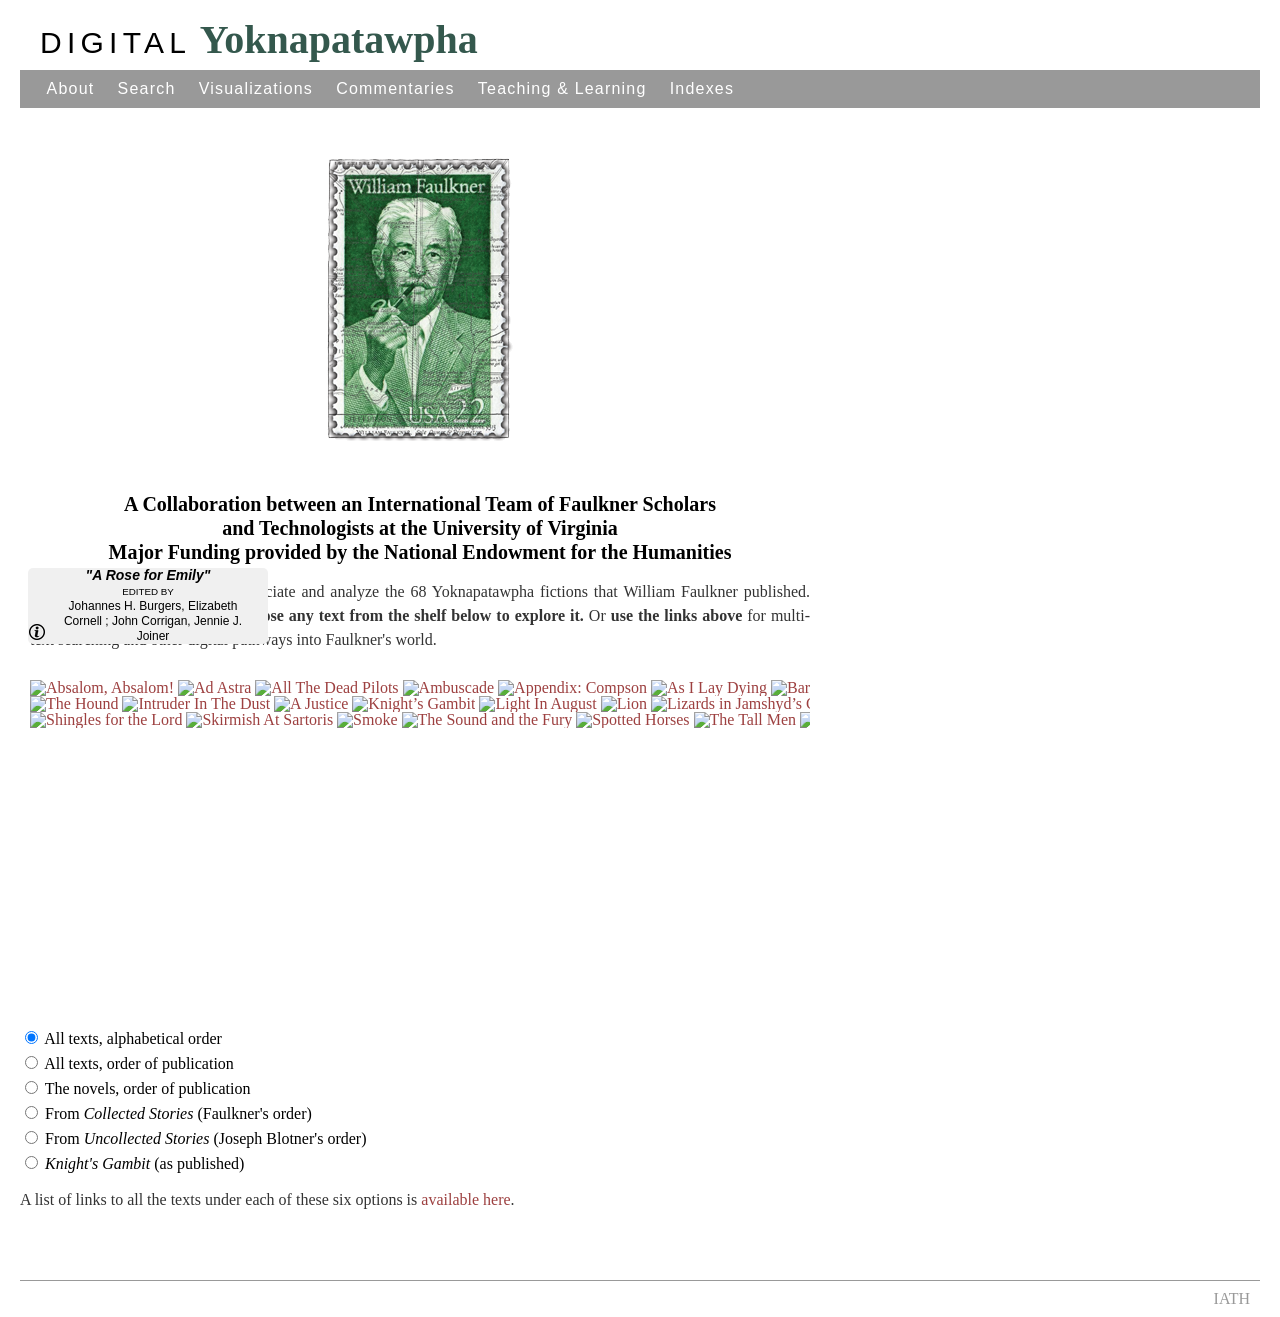
==== a_rose_for_emily_model/DIGITAL Yoknapatawpha.html @ 0e7d4de2 "Refactor code structure for improved readability and maintainability" ====
<!DOCTYPE html>
<!-- saved from url=(0043)https://faulkner.iath.virginia.edu/?text=RE -->
<html lang="en"><head><meta http-equiv="Content-Type" content="text/html; charset=UTF-8">
	  <title>DIGITAL Yoknapatawpha</title>
	  
	  
	  <meta name="keywords" content="Digital Yoknapatawpha, William Faulkner, maps, characters, sartoris">
	  
	  <meta property="og:title" content="Digital Yoknapatawpha">
	  <meta property="og:image" content="https://faulkner.iath.virginia.edu/stamp.png">
	  <meta property="og:description" content="A Collaboration between an International Team of Faulkner Scholars and Technologists at the University of Virginia. Major Funding provided by the National Endowment in the Humanities">
	  
	<link rel="stylesheet" href="./DIGITAL Yoknapatawpha_files/jquery-ui-1.9.2.custom.css">
	<link rel="stylesheet" href="./DIGITAL Yoknapatawpha_files/faulkner-family_friendly.css">

	<script src="./DIGITAL Yoknapatawpha_files/jquery.min.js.download"></script>
	<script src="./DIGITAL Yoknapatawpha_files/jquery-ui-1.9.2.custom.min.js.download"></script>
	<!-- // <script src="kinetic-v4.4.1.min.js"></script> -->
	<script src="./DIGITAL Yoknapatawpha_files/konva.min.js.download"></script>
	<script src="./DIGITAL Yoknapatawpha_files/jquery.resizeOnApproach.1.0.min.js.download"></script>
	<script src="./DIGITAL Yoknapatawpha_files/heatmap.min.js.download"></script>
	<script src="./DIGITAL Yoknapatawpha_files/events-pops.js.download"></script>
	<script src="./DIGITAL Yoknapatawpha_files/texts.js.download"></script>
	<script src="./DIGITAL Yoknapatawpha_files/characters-pops.js.download"></script>
	<script src="./DIGITAL Yoknapatawpha_files/sections.js.download"></script>
	<script src="./DIGITAL Yoknapatawpha_files/locations-pops.js.download"></script>
	<script src="./DIGITAL Yoknapatawpha_files/editors.js.download"></script>
	<script src="./DIGITAL Yoknapatawpha_files/editors_assoc.js.download"></script>
	<script src="./DIGITAL Yoknapatawpha_files/controls.js.download"></script>
	<script src="./DIGITAL Yoknapatawpha_files/jquery.tabletoCSV.js.download"></script>

	<!-- ═══ LOCAL MOCKUP: redirect ALL Sinatra API calls to local JSON files ═══ -->
	<script>
	$.ajaxPrefilter(function(options) {
		var u = options.url || '';
		if      (/\/sinatra\/\?/.test(u))                  { options.url = 'data/re_events.json'; }
		else if (/\/sinatra\/drupal_locations/.test(u))    { options.url = 'data/re_locations.json'; }
		else if (/\/sinatra\/characters\?text=/.test(u))   { options.url = 'data/re_characters.json'; }
		else if (/\/sinatra\/characters\?code=/.test(u))   { options.url = 'data/re_characters_pg.json'; }
		else if (/\/sinatra\/drupal_texts/.test(u))        { options.url = 'data/re_texts.json'; }
		else if (/\/sinatra\/drupal_sections/.test(u))     { options.url = 'data/re_sections.json'; }
		else if (/\/sinatra\/drupal_editors_assoc/.test(u)){ options.url = 'data/re_editors_assoc.json'; }
		else if (/\/sinatra\/drupal_editors/.test(u))      { options.url = 'data/re_editors.json'; }
		else if (/\/sinatra\//.test(u))                    { options.url = 'data/re_empty.json'; }
	});
	</script>

    <script>
var date_start=1800;
var date_end=1962;
var search_start_page = null;
var search_end_page = null;
			var stage;
			var locations = {};
			var fitd_locations = {};
			var events = {};
			var fitd_events = {};
			var fitd_event_logos = {};
			var dates = {};
			var characters = {};
			var fitd_characters = {};
			var page_locations = {};
			var people_events = {};
			var cabin = new Array();
			var cemetery = new Array();
			var church = new Array();
			var courthouse = new Array();
			var evt = new Array();
			var farm = new Array();
			var house = new Array();
			var mansion = new Array();
			var office = new Array();
			var building = new Array();
			var statue = new Array();
			var outside = new Array();
      var backgroundLayer = new Konva.Layer();
      var contentLayer = new Konva.Layer({
			        x: 800,
			        y: 500,
		  scaleX: 0.3,
		  scaleY: 0.3,
				draggable: true,
				dragBoundFunc: function(pos) {
					// console.log(pos.y+','+this.getScale().x);
					var tx = pos.x;
					var ty = pos.y;
					if (tx > 0) {
						tx=0;
					}
					if (ty > 0) {
						ty=0;
					}
					return {x: tx, y: ty};
				}
			});
			var controlLayer = new Konva.Layer();
			var tooltipLayer = new Konva.Layer();
			var event_group = new Konva.Group();
			var location_group = new Konva.Group();
			var rect;
			var tooltip_group;
			var contentLayer_group;
			var prev=1;
			var e_prev=1;
			var min = 1;
			var max = 433;
			var speed = -250;
			var e_speed = -250;
			var c_speed = -250;
			var tooltip;
			var natural, manmade, location_marker, logo;
			
			var current_book = 'FD';
			var fd_content_outside = new Array();
			var fd_content = new Array();
			var fd_dates = {};

			var map_content = new Array();
			
			var character_origin = {};
			var character_home = {};
			var all_locations = {};
			var start_page = 1;
			var end_page = 1;
			var section_start_page = null;
			var section_end_page = null;
			var current_content = new Array();
			var current_characters = {};
			var search_characters = {}
			var current_events = {};
			var current_events_start = {};
			var current_event_logos = {};
			var current_active_event_logos = {};
			var current_locations = {};
			var current_data = {};
			var current_dates = {};
			var current_text = {};
			var current_editors = new Array();
			var current_editors_assoc = new Array();
			var current_sections = new Array();
			var current_section = '';
			var locations_people = {};
			var locations_events = {};
			var data_loaded = false;
			var location_descriptions = {};
			var location_labels = {};
			var events_images_in_order = new Array();
			var events_images_in_chron_order = new Array();
			var chron_order = new Array(); //{};
			var total_events = 0;
			var event_data = {};
			var event_dates = new Array();
			var started_event_mode = false;
			var started_chron_mode = false;
			var active_characters = new Array();
			var active_locations = {};
			var search_locations = {};
			var scrolled=0;
			
			var natural = null;
			var manmade = null;
			var out_yok = null;
			var inset_image = null;
			var heatmap_image = null;
			var heatmap_image_save = null;
			var performing_search = false;
			
			var books = [{'icon':'#flags', 'book':'FD', 'content':map_content, 'manmade':'Flags-manmade.png', 'natural':'Flags-natural.png', 'heatmap':'FlagsInTheDust-heatmap.png', 'thumbnail':'FlagsCover_icon.jpg', 'title':'Flags in the Dust'},
		{'icon':'#rose', 'book':'RE', 'content':map_content, 'manmade':'Emily-manmade.png', 'natural':'Emily-natural.png', 'heatmap':'Emily-heatmap.png', 'thumbnail':'RE_novel.jpg', 'title':'A Rose for Emily'},
		{'icon':'#spottedhorses', 'book':'SH', 'content':map_content, 'manmade':'SpotHorses-manmade.png', 'natural':'SpotHorses-natural.png', 'heatmap':'SpottedHorses-heatmap.png', 'thumbnail':'spottedhorses.jpg', 'title':'Spotted Horses'},
		{'icon':'#therewasaqueen', 'book':'TWQ', 'content':map_content, 'manmade':'Queen-manmade.png', 'natural':'Queen-natural.png', 'heatmap':'ThereWasAQueen-heatmap.png', 'thumbnail':'ThereWasAQueen.jpg', 'title':'There Was A Queen'},
		{'icon':'#barnburning', 'book':'BB', 'content':map_content, 'manmade':'BarnBurn-manmade.png', 'natural':'BarnBurn-natural.png', 'heatmap':'BarnBurning-heatmap.png', 'thumbnail':'BB_novel.jpg', 'title':'Barn Burning'},
		{'icon':'#wash', 'book':'W', 'content':map_content, 'manmade':'Wash-manmade.png', 'natural':'Wash-natural.png', 'heatmap':'Wash-heatmap.png', 'thumbnail':'Wash_icon.jpg', 'title':'Wash'},
		{'icon':'#dryseptember', 'book':'DS', 'content':map_content, 'manmade':'DrySept-manmade.png', 'natural':'DrySept-natural.png', 'heatmap':'DrySeptember-heatmap.png', 'thumbnail':'DS_novel.jpg', 'title':'Dry September'},
		{'icon':'#pantaloon', 'book':'PAN', 'content':map_content, 'manmade':'Pantaloon-manmade.png', 'natural':'Pantaloon-natural.png', 'heatmap':'PantaloonInBlack-heatmap.png', 'thumbnail':'Pantaloon_icon.jpg', 'title':'Pantaloon in Black'},
		{'icon':'#shingles', 'book':'SL', 'content':map_content, 'manmade':'Shingles-manmade.png', 'natural':'Shingles-natural.png', 'heatmap':'ShinglesForTheLord-heatmap.png', 'thumbnail':'Shingles_icon.jpg', 'title':'Shingles for the Lord'},
		{'icon':'#redleaves', 'book':'RL', 'content':map_content, 'manmade':'', 'natural':'RedLeaves-natural.png', 'heatmap':'RedLeaves-heatmap.png', 'thumbnail':'RedLeaves_icon.jpg', 'title':'Red Leaves'},
		{'icon':'#ambuscade', 'book':'AMB', 'content':map_content, 'manmade':'AMB-manmade.png', 'natural':'AMB-natural.png', 'heatmap':'Ambuscade-heatmap.png', 'thumbnail':'Ambuscade_icon.jpg', 'title':'Ambuscade'},
		{'icon':'#eveningsun', 'book':'TES', 'content':map_content, 'manmade':'EvenSun-manmade.png', 'natural':'EvenSun-natural.png', 'heatmap':'EveningSun-heatmap.png', 'thumbnail':'ThatEveningSun_icon.jpg', 'title':'That Evening Sun'},
		{'icon':'#tomorrow', 'book':'TO', 'content':map_content, 'manmade':'Tomorrow-manmade.png', 'natural':'Tomorrow-natural.png', 'heatmap':'Tomorrow-heatmap.png', 'thumbnail':'Tomorrow_icon.jpg', 'title':'Tomorrow'},
		{'icon':'#unvanquished', 'book':'UNV', 'content':map_content, 'manmade':'Unvanq-manmade.png', 'natural':'Unvanq-natural.png', 'heatmap':'UnvanqStory-heatmap.png', 'thumbnail':'UnvanquishedSS.jpg', 'title':'The Unvanquished'},
		{'icon':'#sanctuary', 'book':'SY', 'content':map_content, 'manmade':'Sanctuary-manmade.png', 'natural':'Sanctuary-natural.png', 'extra':'MemphisOxfordLayer.png', 'heatmap':'Sanctuary-heatmap.png', 'thumbnail':'santcover.jpg', 'title':'Sanctuary'},
		{'icon':'#deathdrag', 'book':'DD', 'content':map_content, 'manmade':'DDrag-manmade.png', 'natural':'DDrag-natural.png', 'heatmap':'DeathDrag-heatmap.png', 'thumbnail':'DeathDrag.jpg', 'title':'Death Drag'},
		{'icon':'#mule', 'book':'MY', 'content':map_content, 'manmade':'Mule-manmade.png', 'natural':'Mule-natural.png', 'heatmap':'MuleInTheYard-heatmap.png', 'thumbnail':'MuleInYard.jpg', 'title':'Mule In The Yard'},
		{'icon':'#sound', 'book':'SF', 'content':map_content, 'manmade':'SoundAndFury-manmade.png', 'natural':'SoundAndFury-natural.png', 'extra':'SoundAndFury-cambridge.png', 'heatmap':'SandF-heatmap.png', 'thumbnail':'sandfcovert.jpg', 'title':'The Sound and the Fury'},
		{'icon':'#light', 'book':'LA', 'content':map_content, 'manmade':'Light-manmade.png', 'natural':'Light-natural.png', 'extra':'LIA-inset.png', 'heatmap':'August-heatmap.png', 'thumbnail':'lightcovert.jpg', 'title':'Light In August'},
		{'icon':'#soldier', 'book':'TWS', 'content':map_content, 'manmade':'TwoSoldiers-manmade.png', 'natural':'TwoSoldiers-natural.png', 'heatmap':'TwoSoldiers-heatmap.png', 'extra':'TwoSoldiers-memphis.png', 'thumbnail':'TwoSoldiersIcon.jpg', 'title':'Two Soldiers'},
		{'icon':'#aild', 'book':'LD', 'content':map_content, 'manmade':'AILD-manmade.png', 'natural':'AILD-natural.png', 'heatmap':'AILD-heatmap.png', 'thumbnail':'aildcover.jpg', 'title':'As I Lay Dying'},
		{'icon':'#sas', 'book':'SAS', 'content':map_content, 'manmade':'SkirmishAtSartoris-manmade.png', 'natural':'SkirmishAtSartoris-natural.png', 'heatmap':'SkirmishAtSartoris-heatmap.png', 'thumbnail':'SkirmishAtSartoris.jpg', 'title':'Skirmish At Sartoris'},
		{'icon':'#snp', 'book':'SNP', 'content':map_content, 'manmade':'ShallNotPerish-manmade.png', 'natural':'ShallNotPerish-natural.png', 'heatmap':'ShallNotPerish-heatmap.png', 'thumbnail':'ShallNotPerish.jpg', 'title':'Shall Not Perish'},
		{'icon':'#old', 'book':'OLD', 'content':map_content, 'manmade':'OldPeople-manmade.png', 'natural':'OldPeople-natural.png', 'heatmap':'TheOldPeople-heatmap.png', 'thumbnail':'TheOldPeople.jpg', 'title':'The Old People'},
		{'icon':'#god', 'book':'GOD', 'content':map_content, 'manmade':'GoDownMoses-manmade.png', 'natural':'GoDownMoses-natural.png', 'heatmap':'GDMStory-heatmap.png', 'thumbnail':'GoDownMoses.jpg', 'title':'Go Down, Moses'},
		{'icon':'#raid', 'book':'RAI', 'content':map_content, 'manmade':'Raid-manmade.png', 'natural':'Raid-natural.png', 'heatmap':'Raid-heatmap.png', 'thumbnail':'Raid.jpg', 'title':'Raid'},
		{'icon':'#retreat', 'book':'RET', 'content':map_content, 'manmade':'Retreat-manmade.png', 'natural':'Retreat-natural.png', 'heatmap':'Retreat-heatmap.png', 'thumbnail':'Retreat.jpg', 'title':'Retreat'},
		{'icon':'#bear', 'book':'BAR', 'content':map_content, 'manmade':'TheBear-manmade.png', 'natural':'TheBear-natural.png', 'heatmap':'TheBear-heatmap.png', 'thumbnail':'TheBear.jpg', 'title':'The Bear'},
		{'icon':'#delta_autumn', 'book':'DEL', 'content':map_content, 'manmade':'DeltaAutumn-manmade.png', 'natural':'DeltaAutumn-natural.png', 'heatmap':'DeltaAutumn-heatmap.png', 'thumbnail':'DeltaAutumn.jpg', 'title':'Delta Autumn'},
		{'icon':'#vendee', 'book':'VEN', 'content':map_content, 'manmade':'Vendee-manmade.png', 'natural':'Vendee-natural.png', 'heatmap':'Vendee-heatmap.png', 'thumbnail':'Vendee.jpg', 'title':'Vendee'},
		{'icon':'#centaur', 'book':'CB', 'content':map_content, 'manmade':'Centaur-manmade.png', 'natural':'Centaur-natural.png', 'heatmap':'CentaurInBrass-heatmap.png', 'thumbnail':'CentaurInBrass.jpg', 'title':'Centaur In Brass'},
		{'icon':'#intruder', 'book':'ID', 'content':map_content, 'manmade':'Intruder-manmade.png', 'natural':'Intruder-natural.png', 'heatmap':'IntruderInTheDust-heatmap.png', 'thumbnail':'IntruderIcon.jpg', 'title':'Intruder In The Dust'},
		{'icon':'#dead_pilots', 'book':'ADP', 'content':map_content, 'manmade':'DeadPilots-manmade.png', 'natural':'DeadPilots-natural.png', 'extra':'DeadPilots-extra.png', 'heatmap':'DeadPilots-heatmap.png', 'thumbnail':'AllTheDeadPilots.jpg', 'title':'All The Dead Pilots'},
		{'icon':'#reivers', 'book':'R', 'content':map_content, 'manmade':'Reivers-manmade.png', 'natural':'Reivers-natural.png', 'extra':'Reivers-inset.png', 'heatmap':'TheReivers-heatmap.png', 'thumbnail':'ReiversCover.jpg', 'title':'Reivers'},
		{'icon':'#ajustice', 'book':'J', 'content':map_content, 'manmade':'AJustice-manmade.png', 'natural':'AJustice-natural.png', 'heatmap':'AJustice-heatmap.png', 'thumbnail':'AJustice.jpg', 'title':'A Justice'},
		{'icon':'#courtship', 'book':'CRT', 'content':map_content, 'manmade':'Courtship-manmade.png', 'natural':'Courtship-natural.png', 'heatmap':'ACourtship-heatmap.png', 'thumbnail':'ACourtship.jpg', 'title':'A Courtship'},
		{'icon':'#unvanqnovel', 'book':'UV', 'content':map_content, 'manmade':'UnvanqNovel-manmade.png', 'natural':'UnvanqNovel-natural.png', 'heatmap':'TheUnvanquished-heatmap.png', 'thumbnail':'UnvanqCover.jpg', 'title':'The Unvanquished'},
			{'icon':'#hamlet', 'book':'H', 'content':map_content, 'manmade':'Hamlet-manmade.png', 'natural':'Hamlet-natural.png', 'extra':'Hamlet-inset.png', 'heatmap':'TheHamlet-heatmap.png', 'thumbnail':'HamletCover.jpg', 'title':'Hamlet'},
			{'icon':'#hound', 'book':'TH', 'content':map_content, 'manmade':'Hound-manmade.png', 'natural':'Hound-natural.png', 'heatmap':'TheHound-heatmap.png', 'thumbnail':'TheHound.jpg', 'title':'The Hound'},
			{'icon':'#lizards', 'book':'LJC', 'content':map_content, 'manmade':'Lizards-manmade.png', 'natural':'Lizards-natural.png', 'heatmap':'JamshydsCourtyard-heatmap.png', 'thumbnail':'Lizards.jpg', 'title':'Lizards in Jamshyd&rsquo;s Courtyard'},
			{'icon':'#fool', 'book':'FAH', 'content':map_content, 'manmade':'FoolAboutHorse-manmade.png', 'natural':'FoolAboutHorse-natural.png', 'heatmap':'FoolAboutAHorse-heatmap.png', 'thumbnail':'FoolAboutHorse.jpg', 'title':'Fool About a Horse'},
			{'icon':'#point', 'book':'POL', 'content':map_content, 'manmade':'PointOfLaw-manmade.png', 'natural':'PointOfLaw-natural.png', 'heatmap':'PointOfLaw-heatmap.png', 'thumbnail':'APointOfLaw.jpg', 'title':'A Point Of Law'},
			{'icon':'#tallmen', 'book':'TM', 'content':map_content, 'manmade':'TallMen-manmade.png', 'natural':'TallMen-natural.png', 'heatmap':'TheTallMen-heatmap.png', 'thumbnail':'TheTallMen.jpg', 'title':'The Tall Men'},
			{'icon':'#goldnotalways', 'book':'GOL', 'content':map_content, 'manmade':'GoldNotAlways-manmade.png', 'natural':'GoldNotAlways-natural.png', 'heatmap':'GoldIsNotAlways-heatmap.png', 'thumbnail':'GoldIsNotAlways.jpg', 'title':'Gold Is Not Always'},
			{'icon':'#moses_novel', 'book':'GDM', 'content':map_content, 'manmade':'MosesNovel-manmade.png', 'natural':'MosesNovel-natural.png', 'heatmap':'GoDownMoses-heatmap.png', 'thumbnail':'GoDownMosesNovelCover.jpg', 'title':'Go Down, Moses'},
			{'icon':'#monk', 'book':'MNK', 'content':map_content, 'manmade':'Monk-manmade.png', 'natural':'Monk-natural.png', 'heatmap':'Monk-heatmap.png', 'thumbnail':'Monk.jpg', 'title':'Monk'},
			{'icon':'#lion', 'book':'LIO', 'content':map_content, 'manmade':'Lion-manmade.png', 'natural':'Lion-natural.png', 'heatmap':'Lion-heatmap.png', 'thumbnail':'Lion.jpg', 'title':'Lion'},
			{'icon':'#smoke', 'book':'SMO', 'content':map_content, 'manmade':'Smoke-manmade.png', 'natural':'Smoke-natural.png', 'heatmap':'Smoke-heatmap.png', 'thumbnail':'Smoke.jpg', 'title':'Smoke'},
			{'icon':'#race', 'book':'RAM', 'content':map_content, 'manmade':'RaceAtMorning-manmade.png', 'natural':'RaceAtMorning-natural.png', 'heatmap':'RaceAtMorning-heatmap.png', 'extra':'RaceAtMorning-extra.png', 'thumbnail':'RaceAtMorning.jpg', 'title':'Race At Morning'},
//				{'icon':'', 'book':'HEAT', 'content':map_content, 'manmade':'Lion-manmade.png', 'natural':'Lion-natural.png', 'heatmap':'Lion-heatmap.png', 'thumbnail':'Lion.jpg', 'title':'Lion'},
			{'icon':'#elly', 'book':'ELY', 'content':map_content, 'manmade':'Elly-manmade.png', 'natural':'Elly-natural.png', 'heatmap':'Elly-heatmap.png', 'thumbnail':'Elly.jpg', 'title':'Elly'},
			{'icon':'#hair', 'book':'HR', 'content':map_content, 'manmade':'Hair-manmade.png', 'natural':'Hair-natural.png', 'heatmap':'Hair-heatmap.png', 'thumbnail':'Hair.jpg', 'title':'Hair'},
			{'icon':'#willy', 'book':'UW', 'content':map_content, 'manmade':'UncleWilly-manmade.png', 'natural':'UncleWilly-natural.png', 'heatmap':'UncleWilly-heatmap.png', 'thumbnail':'UncleWilly.jpg', 'title':'Uncle Willy', 'extra':'UncleWilly-extra.png'},
			{'icon':'#grandmother', 'book':'MGM', 'content':map_content, 'manmade':'MyGrandmotherMillard-manmade.png', 'natural':'MyGrandmotherMillard-natural.png', 'heatmap':'Grandmother-heatmap.png', 'thumbnail':'MyGrandmotherMillard.jpg', 'title':'My Grandmother Millard'},
			{'icon':'#abearhunt', 'book':'ABH', 'content':map_content, 'manmade':'ABearHunt-manmade.png', 'natural':'ABearHunt-natural.png', 'heatmap':'ABearHunt-heatmap.png', 'thumbnail':'ABearHunt.jpg', 'title':'A Bear Hunt'},
			{'icon':'#bythepeople', 'book':'BP', 'content':map_content, 'manmade':'ByThePeople-manmade.png', 'natural':'ByThePeople-natural.png', 'heatmap':'ByThePeople-heatmap.png', 'thumbnail':'ByThePeople.jpg', 'title':'By The People'},
			{'icon':'#absalomabsalom', 'book':'AA', 'content':map_content, 'manmade':'Absalom-manmade.png', 'natural':'Absalom-natural.png', 'heatmap':'Absalom-heatmap.png', 'thumbnail':'aacover.jpg', 'title':'Absalom, Absalom!'},
			{'icon':'#town', 'book':'T', 'content':map_content, 'manmade':'Town-manmade.png', 'natural':'Town-natural.png', 'heatmap':'66_T.png', 'thumbnail':'Town.jpg', 'title':'The Town', 'extra':'Town-inset.png'},
			{'icon':'#fine', 'book':'TWB', 'content':map_content, 'manmade':'ThatWillBeFine-manmade.png', 'natural':'ThatWillBeFine-natural.png', 'heatmap':'ThatWillBeFine-heatmap.png', 'thumbnail':'ThatWillBeFine.jpg', 'title':'That Will Be Fine'},
			{'icon':'#error', 'book':'EIC', 'content':map_content, 'manmade':'ErrorInChemistry-manmade.png', 'natural':'ErrorInChemistry-natural.png', 'heatmap':'ErrorInChemistry-heatmap.png', 'thumbnail':'AnErrorInChemistry.jpg', 'title':'An Error In Chemistry'},
			{'icon':'#beyond', 'book':'BE', 'content':map_content, 'manmade':'Beyond-manmade.png', 'natural':'Beyond-natural.png', 'heatmap':'Beyond-heatmap.png', 'thumbnail':'Beyond.jpg', 'title':'Beyond'},
			{'icon':'#hand', 'book':'HUW', 'content':map_content, 'manmade':'HandUponWater-manmade.png', 'natural':'HandUponWater-natural.png', 'heatmap':'HandOnWaters-heatmap.png', 'thumbnail':'HandUponTheWaters.jpg', 'title':'Hand Upon The Waters'},
			{'icon':'#mansion', 'book':'M', 'content':map_content, 'manmade':'Mansion-manmade.png', 'natural':'Mansion-natural.png', 'heatmap':'67_M.png', 'thumbnail':'Mansion.jpg', 'title':'The Mansion', 'extra':'Mansion-extra.png'},
			{'icon':'#AppendixCompson', 'book':'AC', 'content':map_content, 'manmade':'AppendixCompson-manmade.png', 'natural':'AppendixCompson-natural.png', 'heatmap':'58_AC.png', 'thumbnail':'AppendixCompson.jpg', 'title':'Appendix: Compson'},
			{'icon':'#adastra', 'book':'AD', 'content':map_content, 'manmade':'AdAstra-manmade.png', 'natural':'AdAstra-natural.png', 'heatmap':'AdAstra-heatmap.png', 'thumbnail':'AdAstra.jpg', 'title':'Ad Astra', 'extra':'AdAstra-extra.png'},
			{'icon':'#zilphia', 'book':'MZG', 'content':map_content, 'manmade':'MissZilphia-manmade.png', 'natural':'MissZilphia-natural.png', 'heatmap':'20_MZG.png', 'thumbnail':'MissZilphiaGant.jpg', 'title':'Miss Zilphia Gant'},
			{'icon':'#name_city', 'book':'NC', 'content':map_content, 'manmade':'NameForCity-manmade.png', 'natural':'NameForCity-natural.png', 'heatmap':'', 'thumbnail':'NameForCity.jpg', 'title':'A Name for the City'},
			{'icon':'#gambit', 'book':'KGB', 'content':map_content, 'manmade':'Gambit-manmade.png', 'natural':'Gambit-natural.png', 'heatmap':'', 'thumbnail':'Gambit-cover-icon.jpg', 'title':'Knight&rsquo;s Gambit'},
			{'icon':'#requiem', 'book':'RQ', 'content':map_content, 'manmade':'Requiem-manmade.png', 'natural':'Requiem-natural.png', 'heatmap':'', 'thumbnail':'Requiem-cover-icon.jpg', 'title':'Requiem for a Nun'},
			
	];

	var texts_by_publish_date = ['flags', 'sound', 'rose', 'aild', 'redleaves', 'dryseptember', 'sanctuary', 'eveningsun', 'adastra', 'hair', 'spottedhorses', 'hound', 'dead_pilots', 'ajustice', 'deathdrag', 'centaur', 'lizards', 'smoke', 'zilphia', 'light', 'therewasaqueen', 'beyond', 'wash', 'elly', 'abearhunt', 'mule', 'ambuscade', 'retreat', 'raid', 'sas', 'fine', 'willy', 'lion', 'fool', 'absalomabsalom', 'unvanquished', 'vendee', 'monk', 'unvanqnovel', 'barnburning','hand', 'hamlet', 'point', 'old', 'pantaloon', 'goldnotalways', 'tomorrow', 'god', 'tallmen', 'soldier', 'delta_autumn', 'bear', 'moses_novel', 'shingles', 'grandmother', 'snp', 'AppendixCompson', 'error', 'intruder', 'courtship', 'gambit', 'name_city', 'requiem', 'race', 'bythepeople', 'town', 'mansion', 'reivers'];
	var texts_by_limited = ['flags', 'sas', 'fool', 'unvanquished', 'vendee', 'unvanqnovel', 'barnburning', 'point', 'hamlet', 'old', 'pantaloon', 'goldnotalways', 'shingles', 'snp', 'intruder', 'courtship', 'reivers'];
	var texts_alphabetical = ['absalomabsalom', 'adastra', 'dead_pilots', 'ambuscade', 'AppendixCompson', 'aild', 'barnburning', 'bear', 'abearhunt', 'beyond', 'bythepeople', 'centaur', 'courtship', 'deathdrag', 'delta_autumn', 'dryseptember', 'elly', 'error', 'flags', 'fool', 'god', 'moses_novel', 'goldnotalways', 'hair', 'hamlet', 'hand', 'hound', 'intruder', 'ajustice', 'gambit', 'light', 'lion', 'lizards', 'mansion', 'zilphia', 'monk', 'mule', 'grandmother', 'name_city', 'old', 'pantaloon', 'point', 'race', 'raid', 'redleaves', 'reivers', 'requiem', 'retreat', 'rose', 'sanctuary', 'snp', 'shingles', 'sas', 'smoke', 'sound', 'spottedhorses', 'tallmen', 'eveningsun', 'fine', 'therewasaqueen', 'tomorrow', 'town', 'soldier', 'willy', 'unvanquished', 'unvanqnovel', 'vendee', 'wash'];
	var texts_by_novels = ['flags', 'sound', 'aild', 'sanctuary', 'light', 'absalomabsalom', 'unvanqnovel', 'hamlet', 'moses_novel', 'AppendixCompson', 'intruder', 'requiem', 'town', 'mansion', 'reivers'];
 	var texts_by_collected_stories = ['barnburning', 'shingles', 'tallmen', 'abearhunt', 'soldier', 'snp', 'rose', 'hair', 'centaur', 'dryseptember', 'deathdrag', 'elly', 'willy', 'mule', 'fine', 'eveningsun', 'redleaves', 'ajustice', 'courtship', 'adastra', 'dead_pilots', 'wash', 'grandmother', 'therewasaqueen', 'beyond'];
	var texts_by_uncollected_stories = ['ambuscade', 'retreat', 'raid', 'sas', 'unvanquished', 'vendee', 'fool', 'lizards', 'hound', 'spottedhorses', 'lion', 'old', 'point', 'goldnotalways', 'pantaloon', 'god', 'delta_autumn', 'bear', 'race', 'zilphia', 'name_city', 'bythepeople'];
	var texts_by_knights = ['smoke', 'monk', 'hand', 'tomorrow', 'error', 'gambit'];
	
			function array_unique(arr) {
			    var result = [];
			    for (var i = 0; i < arr.length; i++) {
			        if (result.indexOf(arr[i]) == -1) {
			            result.push(arr[i]);
			        }
			    }
			    return result;
			}
			
			function get_events(loc,id, text) {
				// alert(id);
				$.ajax({ 
	           type: 'GET', 
	           url: '/sinatra/events_from_id?id='+encodeURIComponent(id)+'&text='+text, 
	           // dataType:'json',
	           success: function (data) { 
								console.log(data);
								$(loc).html(data);
						}
					});
				
			}
			
			function sortHashTableByKey(hash, key_order, remove_key)
			{
			    var tmp = [],
			        end = [],
			        f_order = null;
			    remove_key = remove_key || false;
			    for (var key in hash)
			    {
			        if (hash.hasOwnProperty(key))
			        {
			            tmp.push(hash[key][key_order]);
			        }
			    }
			    if (hash && hash[0] && typeof(hash[0][key_order]) === 'number')
			    {
			        f_order = function (a, b) { return a - b; };
			    }
			    tmp.sort(f_order);
			    function getHash(hash, value)
			    {
			        for (k in hash)
			        {
			            if (hash[k] && hash[k][key_order] === value)
			            {
			                return { key : k, hash : hash[k] };
			            }
			        }
			    }
			    for (var i = 0, l = tmp.length; i < l; i++)
			    {
			        tmp[i] = getHash(hash, tmp[i]);
			        if (remove_key)
			        {
			            delete tmp[i].hash[key_order];
			        }
			        if (!hash.length)
			        {
			            end[tmp[i].key] = tmp[i].hash;
			        }
			        else
			        {
			            end.push(tmp[i].hash);
			        }
			    }
			    return end;
			}
			function SortArrayByKeys(inputarray) {
			  var arraykeys=[];
			  for(var k in inputarray) {arraykeys.push(k);}
			  arraykeys.sort();

			  var outputarray={};
			  for(var i=0; i<arraykeys.length; i++) {
			      outputarray[arraykeys[i]]=inputarray[arraykeys[i]];
			  }
			  return outputarray;
			}
			function GetURLParameter(sParam)
			{
			    var sPageURL = window.location.search.substring(1);
			    var sURLVariables = sPageURL.split('&');
			    for (var i = 0; i < sURLVariables.length; i++) 
			    {
			        var sParameterName = sURLVariables[i].split('=');
			        if (sParameterName[0] == sParam) 
			        {
			            return sParameterName[1];
			        }
			    }
			};
			
			function setTitle() {
				var str = ''; //'<div id="info" style="float: right;margin:2px"> <img src="information-sm.png"></div>';
				var names = "";
				if ((current_text["Title"] != null) && (current_text["Title"].indexOf("\"") >= 0)) {
					str += "<strong>"+current_text["title"]+"</strong><img src=\"information-sm.png\"><br/><span class=\"edited\">EDITED BY</span><br/>";
				} else {
					str += "<strong><i>"+current_text["title"]+"</i></strong><br/><span class=\"edited\">EDITED BY</span><br/>";
				}
				str += '<div id="info"><img src="information-sm.png"></div>';
				if(current_editors.length > 3) {
					// $("#title").css('width','250px');
				}
				$.each(current_editors, function(index, value) {
					names += names != "" ? ', ' : '';
					names += value['display_name']+"";
				})
				// wnm adding code to append associate editors' names after a semicolon in names string
				if(current_editors_assoc.length > 0) {
					names += " ; " ;
					$.each(current_editors_assoc, function(index, value) {
 						if(index > 0) {names += names != "" ? ', ' : ''; } 
 						names += value['display_name']+"";
						}
					)
 				}
				
				$('#title').html(str+'<div class="names">'+names+"</div>");
				
				// str = "<div id=\"text_tabs\"><ul><li><a href=\"#text_tabs-1\">About the Text</a></li><li><a href=\"#text_tabs-2\">About the Editors</a></li></ul><div id=\"text_tabs-1\" class=\"dialog_content\"></div><div id=\"text_tabs-2\" class=\"dialog_content\"></div></div>";
				// $( "#about_text" ).html(str);
				// $("#text_tabs-1").html(current_text['About']);
				// $('#text_tabs-2').html(editor_text);
				
				
				$('#title').click(function() {
					// $('#text_tabs').tabs();
					// $('#about_text').dialog("open");
					var editor_text = ""
					$.each(current_editors, function(index, value) {
						editor_text += value['about']+"<br/><br/>";
					})
					var str = "<div id=\"tabs\"><ul><li><a href=\"#tabs-2\">About the Text</a></li><li><a href=\"#tabs-1\">About the Editors</a></li><li><a href=\"#tabs-3\">Citing This Resource</a></li></ul><div id=\"tabs-2\" class=\"dialog_content\"></div><div id=\"tabs-1\" class=\"dialog_content\"></div><div id=\"tabs-3\" class=\"dialog_content\"></div></div>";
					$( "#dialog" ).html( str); //"<strong>"+value["LocationTitle"]+"</strong><br>"+value["Description"] );
					$( "#tabs-2" ).html(current_text['about'] );
					$( "#tabs-3" ).html(current_text['citation'] );
					$('#tabs-1').append(editor_text);
					$("#tabs").tabs();
					$( "#dialog" ).dialog( {
						// title: 'Text'.
						width: 400,
						close: function(){
							$("#dialog").css("width", 300);
							
						}
					});
					$( "#dialog" ).dialog( "open" );
					$( "#dialog").dialog('option', 'title', 'Information');
				})
			}
			
			function getOtherResources(text) {
				// 
				$.ajax({ 
             type: 'GET', 
					
			 url: '/sinatra/drupal_other_resources?code='+text,
             dataType:'json',
             success: function (data) { 
				 // if( data["results"].length > 1) {
					 $('#layer_dialog').append('<strong>Other Resources</strong>:<br>');
				 // }
		
							$.each(data["results"], function(index, value) {
								if (value['code'] != null) {
									$('#layer_dialog').append('<a href="https://faulkner.drupal.shanti.virginia.edu/node/'+value['nid']+'?canvas" target="_blank">'+value['display_title']+'</a><br>');
								}
							})

							//Special cases:
					 		//Absalom, Absalom!
					 		if( text == 'AA' ) { 
					 			$('#layer_dialog').append('<a href="/family/aa_events.php" target="_blank">Chronology</a><br>'); 
					 			$('#layer_dialog').append('<a href="/family/aa_sources.php" target="_blank">Narrative Sources</a><br>'); 
					 		}

					 		//Location-Character Graph
							$('#layer_dialog').append('<a href="characters-force.html?text='+text+'" target="_blank">Location-Character Graph</a>');
             }
         });
				
			}
			
			function select_all_icons() {
				// console.log('books = '+books.length);
				// console.log('pub = '+texts_alphabetical.length);
				var b = {}
				$.each(books, function(k,v) {
					b[books[k]['icon']] = k;
				})
				$('.mac-dock').empty();
				$('#text_title_list').empty();
				$('#text_title_list').hide();
				$.each(texts_alphabetical, function(k,v) {
					b[books[k]['icon']] = k;
					console.log(books[b['#'+v]]['icon']);
					$('.mac-dock').append('<a href="/?text='+books[b['#'+v]]['book']+'"><img alt="'+books[b['#'+v]]['title']+'" src="book_covers/'+books[b['#'+v]]['thumbnail']+'" id="'+books[b['#'+v]]['icon']+'" title="'+books[b['#'+v]]['title']+'"></a> ');

					var pretty_title = '&ldquo;' + books[b['#'+v]]['title'] + '&rdquo;';
					if ( ($.inArray(books[b['#'+v]]['icon'].slice(1), texts_by_novels)) > -1 ) { pretty_title = '<em>' + books[b['#'+v]]['title'] + '</em>'; }
					$('#text_title_list').append('<p><a href="/?text='+books[b['#'+v]]['book']+'">'+pretty_title+'</a></p> ');

					$(books[b['#'+v]]['icon']).click(function() {
						console.log('click');
					})
				})
				$('.mac-dock img').click(function() {
					var i = $(this).attr('id');
					console.log(books[b[i]]);
					//show_book(books[b[i]]['book'], books[b[i]]['content'], books[b[i]]['manmade'], books[b[i]]['natural'], books[b[i]]['heatmap'], books[b[i]]['extra']);
				})
				$('.mac-dock img').show();
				$('.mac-dock').css('width',(texts_alphabetical.length*44)+'px');
				$('.mac-dock img').resizeOnApproach();
				
			}

			function select_fewer_icons(icons) {
				if (icons == null) {
					icons = texts_alphabetical;
				}
				var b = {}
				$.each(books, function(k,v) {
					b[books[k]['icon']] = k;
				})
				$('.mac-dock').empty();
				$('#text_title_list').empty();
				$('#text_title_list').hide();
				$.each(icons, function(k,v) {
					console.log(k);
					// b[books[k]['icon']] = k;
					console.log(books[b['#'+v]]['icon']);
					$('.mac-dock').append('<img alt="'+books[b['#'+v]]['title']+'" src="book_covers/'+books[b['#'+v]]['thumbnail']+'" id="'+books[b['#'+v]]['icon']+'" title="'+books[b['#'+v]]['title']+'"> ');

					var pretty_title = '&ldquo;' + books[b['#'+v]]['title'] + '&rdquo;';
					if ( ($.inArray(books[b['#'+v]]['icon'].slice(1), texts_by_novels)) > -1 ) { pretty_title = '<em>' + books[b['#'+v]]['title'] + '</em>'; }
					$('#text_title_list').append('<p><a href="/?text='+books[b['#'+v]]['book']+'">'+pretty_title+'</a></p> ');

				})
				$('.mac-dock img').click(function() {
					var i = $(this).attr('id');
					console.log(books[b[i]]);
					show_book(books[b[i]]['book'], books[b[i]]['content'], books[b[i]]['manmade'], books[b[i]]['natural'], books[b[i]]['heatmap'], books[b[i]]['extra']);
				})
				var w = icons.length*44;
				if (w < 780) {
					w = 780;
				}
				$('.mac-dock').css('width',w+'px');
				$('.mac-dock img').resizeOnApproach();
				
			}
			var heatmap_layer=null;
			// start up jquery
			$(function() {				
				
			    //$("#downClick").on("click" ,function(){
					//var wid = books.length*42;
					//if(scrolled < (wid-800))   
			                   //scrolled=scrolled+100;
        
			   				//$("#dock-container").animate({
			   				        //scrollLeft:  scrolled
			   				   //});
							   //console.log(scrolled);
			   			//});

    
			       //$("#upClick").on("click" ,function(){
					   //if(scrolled > 0)
			   				//scrolled=scrolled-100;
				
			   				//$("#dock-container").animate({
			   				        //scrollLeft:  scrolled
			   				   //});
							   //console.log(scrolled);

			   			//});
				
				var years = 75; //1850-1925
				// $('#date_years').append();
				// display coordinates if parameter is passed
				var coords = GetURLParameter('coords');
				var book_param=GetURLParameter('text');

				if (coords == "y") {
					$('#coords').show();
				}
				
				if(book_param == null) {
					select_all_icons();
					// $('.mac-dock').css('width',(books.length*42)+'px');
					$('.mac-dock').show();
					$("#shelf_instructions").show();
					//$("#upClick").show();
					//$("#downClick").show();
					$('.mac-dock img').resizeOnApproach();

					$("#header_menu").hide();
					$("#header_menu_underline").hide();

					$("#content_3").show();
				}

				if(book_param != null) {
					$("#header_menu").show();
					$("#header_menu_underline").show();

					$("#content_3").hide();
					//this also needs to be in locations.js and locations-pops.js
				}

				for(x=0; x <= max; x+=1) {
					events[x] = [];
					// fitd_events[x] = [];
					// fd_dates[x] = [];
					// page_locations[x] = [];
					// rose_events[x] = [];
					// rose_dates[x] = [];
					// sh_events[x] = [];
					// sh_dates[x] = [];
				}

				$('.mac-dock img').click(function() {
					
				})
								
				$.each(books, function(index, value) {
					$(value['icon']).click(function() {
						show_book(value['book'], value['content'], value['manmade'], value['natural'], value['heatmap'], value['extra']);
					})
					
				})
				
				$('#show_character_list').click(function() {
			    if (this.checked) {
						$('#character_list').dialog('open');
					} else {
						$('#character_list').dialog('close');
					}
				})
				
				$('#show_location_list').click(function() {
			    if (this.checked) {
					
						$('#location_list').dialog('open');
					} else {
						$('#location_list').dialog('close');
					}
				})
				$('#locations').click(function() {
				    if (this.checked) {
				        // the checkbox was checked 
							$.each(current_locations, function(index, value) {
								value.show();
							})
							contentLayer.draw();
							$('#event-locations').removeAttr('checked');
				    } else {
				        // the checkbox was unchecked
								$.each(current_locations, function(index, value) {
									value.hide();
								})
								contentLayer.draw();
				    }
				});

				$('#no-locations').click(function() {
								$.each(current_locations, function(index, value) {
									value.hide();
								})
								contentLayer.draw();
				});

				$(document).on('click', '#location-search', function() {
				    if (this.checked) {
				        // the checkbox was checked 
							$.each(current_locations, function(index, value) {
								value.hide();
							})
							$.each(search_locations, function(index, value) {
								if (value != null) {
									value.show();
								}
							})
							contentLayer.draw();
							// $('#location-search').removeAttr('checked');
				    } else {
				        // the checkbox was unchecked
								$.each(current_locations, function(index, value) {
									value.hide();
								})
								contentLayer.draw();
				    }
				});

				$('#event-locations').click(function() {
				    if (this.checked) {
				        // the checkbox was checked 
						$.each(current_locations, function(index, value) {
							value.hide();
						})
						$.each(current_events, function(index, value) {
							$.each(value, function(i, v) {
								$.each(v.replace(/, /g,'--').split(','), function(ii, vv) {
									if(current_locations[vv.replace('--',', ')] != null) {
										current_locations[vv.replace('--',', ')].show();
									} else {
										console.log('missing location: '+vv);
									}
								})
							})
						})
						contentLayer.draw();
						$('#locations').removeAttr('checked');
				    } else {
				        // the checkbox was unchecked
								$.each(current_locations, function(index, value) {
									value.hide();
								})
								contentLayer.draw();
				    }
				});

				$('#events').click(function() {
				    if (this.checked) {
				        // the checkbox was checked 
							$.each(current_event_logos, function(index, value) {
								value.moveToBottom();
								value.setOpacity(0.5);
								value.show();
							})
							if(inset_image != null) {
								inset_image.moveToBottom();
							}
							if(out_yok != null) {
								out_yok.moveToBottom();
							}
							contentLayer.draw();
							$.each(event_dates, function(i, v) {
								
								highlight_date(v);
							}) 
							fade_dates();
				    } else {
				        // the checkbox was unchecked
								$.each(current_event_logos, function(index, value) {
									value.hide();
								})
								if(inset_image != null) {
									inset_image.moveToBottom();
								}
								if(out_yok != null) {
									out_yok.moveToBottom();
								}
								contentLayer.draw();
								$.each(event_dates, function(i, v) {
									$(v).hide();
								}) 
				    }
				});

				$('#natural').click(function() {
				    if (this.checked) {
				        // the checkbox was checked 
						natural.show();
						
							contentLayer.draw();
				    } else {
						natural.hide();
				        // the checkbox was unchecked
								contentLayer.draw();
				    }
				});
				$('#manmade').click(function() {
				    if (this.checked) {
				        // the checkbox was checked 
						manmade.show();
								contentLayer.draw();
				    } else {
				        // the checkbox was unchecked
						manmade.hide();
								contentLayer.draw();
				    }
				});
				$('#characters').click(function() {
				    if (this.checked) {
				        // the checkbox was checked 
								$.each(current_characters, function(index, value) {
									value.show();
								});
								contentLayer.draw();
				    } else {
				        // the checkbox was unchecked
								$.each(current_characters, function(index, value) {
									value.hide();
								});
								contentLayer.draw();
				    }
				});
				
				$('#heatmap_toggle').click(function() {
				    if (this.checked) {
				        // the checkbox was checked 
						heatmap_image.show();
						
						contentLayer.draw();
						$.each(current_locations, function(index, value) {
							value.hide();
						})
						contentLayer.draw();
						$('#locations').removeAttr('checked');
				    } else {
						heatmap_image.hide();
				        // the checkbox was unchecked
						contentLayer.draw();
						$.each(active_locations, function(index, value) {
							if (value && typeof value.show === 'function') value.show();
						})
						contentLayer.draw();
						$('#locations').attr('checked','true');
								
				    }
				    if ($('#locations').attr('checked')) {
				        // the checkbox was checked 
				    } else {
				        // the checkbox was unchecked
				    }
					
				});

				// $( "#slider" ).slider({ min: min, 
				// 		max: max,
				// 		slide: function( event, ui ) {
				// 			// if (ui.value < start_page) {
				// 			// 	$('#slider').slider('value', start_page);
				// 			// } 
				// 			// if (ui.value > end_page) {
				// 			// 	$('#slider').slider('value', end_page);
				// 			// } 
				// 			animate_location(prev, ui.value, current_events, current_locations);
				// 
				// 			animate_date(ui.value, current_dates);
				// 				contentLayer.draw();
				// 				// $(".range_item").hide();
				// 			          $("#label").text('Page '+ui.value);
				// 			          // $("#label").css("margin-left", (ui.value-min)/(max-min)*100+"%");
				// 			          // $("#label").css("left", "-25px");
				// 				prev = ui.value;
				// 			      } });

						$( "#speed" ).slider({ min: -500, 
								max: -10,
								value: -250,
								slide: function( event, ui ) {
									speed = ui.value;
			      } });
						$( "#e_speed" ).slider({ min: -500, 
								max: -10,
								value: -250,
								slide: function( event, ui ) {
									e_speed = ui.value;
			      } });
						$( "#c_speed" ).slider({ min: -500, 
								max: -10,
								value: -250,
								slide: function( event, ui ) {
									c_speed = ui.value;
			      } });
				
				    $( "#plus" )
		            .button({ icons: { primary: "ui-icon-plus" }, text: false })
		            .click(function( event ) {
							    if(contentLayer.getScale().x < 2.1) {
										// console.log(contentLayer.getX()+","+contentLayer.getY()+","+contentLayer.getScale());
							        // contentLayer.setScale(contentLayer.getScale().x+0.1);
							        contentLayer.scaleX(contentLayer.getScale().x+0.1);
							        contentLayer.scaleY(contentLayer.getScale().y+0.1);
											// console.log(contentLayer.getScale());
											var tx = contentLayer.getX()-130;
											var ty = contentLayer.getY()-80;
											if (tx > 0) {
												tx = 0;
											}
											if (ty > 0) {
												ty = 0;
											}
											contentLayer.position({x:tx, y:ty});
											// contentLayer.setPosition(contentLayer.getX()/contentLayer.getScale().x  ,contentLayer.getY()/contentLayer.getScale().y );
							        contentLayer.draw();
							    }
		            });
		        $( "#minus" )
		            .button({ icons: { primary: "ui-icon-minus" }, text: false })
		            .click(function( event ) {
									// console.log(contentLayer.getScale().x);
							    if(contentLayer.getScale().x > 0.306) {
							        // contentLayer.setScale(contentLayer.getScale().x-0.1);
							        contentLayer.scaleX(contentLayer.getScale().x-0.1);
							        contentLayer.scaleY(contentLayer.getScale().y-0.1);
											var tx = contentLayer.getX()+130;
											var ty = contentLayer.getY()+80;
											if (tx > 0) {
												tx = 0;
											}
											if (ty > 0) {
												ty = 0;
											}
											contentLayer.position({x:tx, y:ty});
											// contentLayer.setPosition(contentLayer.getX()+130  ,contentLayer.getY()+80 );
							        contentLayer.draw();
							    }
		            });
		        $( "#reset" )
		            .button()
		            .click(function( event ) {
									reset();
		            });
		    
        stage = new Konva.Stage({
          container: "container",
          width: 800,
          height: 500
        });
				contentLayer.setDraggable("draggable");
        var imageLogo = new Image();
        var imageObj = new Image();
        var image_out_yok = new Image();
				var m_down = false;
				var start = 0;
				var stop = 0;
				
				imageLogo.onload = function() {
          logo = new Konva.Image({
            x: stage.getWidth() / 2 ,
            y: stage.getHeight() / 2 -220, // - 231,
            image: imageLogo,
            width: 600,
            height: 462
          });
          // add the shape to the contentLayer
					// logo.setScale(3);
					logo.scaleX(3);
					logo.scaleY(3);
          contentLayer.add(logo);
					logo.setZIndex(10);
					// contentLayer.draw();
					// map.moveToBottom();
					if(book_param != null) {
						logo.hide();
					}

        };
        imageLogo.src = "title.png";
        
        imageObj.onload = function() {
          map = new Konva.Image({
            x: 0, //stage.getWidth() / 2 - 1300,
            y: 0, //stage.getHeight() / 2 - 800,
            image: imageObj,
            width: 2640,
            height: 1650
          });
          // add the shape to the contentLayer
					// contentLayer.setX(-820+(stage.getWidth() / 2));
					// contentLayer.setY(-425+(stage.getHeight() / 2));
					contentLayer.setX((-1320*0.305)+(stage.getWidth() / 2));
					contentLayer.setY((-825*0.305)+(stage.getHeight() / 2));
          // contentLayer.add(map);
          backgroundLayer.add(map);
					map.setZIndex(-10);
					map.moveToBottom();
					// contentLayer.setScale(0.305);
					contentLayer.scaleX(0.305);
					contentLayer.scaleY(0.305);
					// backgroundLayer.setScale(0.305);
					backgroundLayer.scaleX(0.305);
					backgroundLayer.scaleY(0.305);
					tooltip = new Konva.Text({
             text: "junk",
             fontFamily: "Calibri",
             fontSize: 14,
						fontStyle: 'bold',
             padding: 5,
             textFill: "white",
             fill: "black",
             alpha: 0.5
         });
				rect = new Konva.Rect({
				        x: 0,
				        y: 0,
				        stroke: '#555',
				        strokeWidth: 1,
				        fill: '#ddd',
				        width: 380,
				        height: tooltip.getHeight(),
				        shadowColor: 'black',
				        shadowBlur: 10,
				        shadowOffset: [10, 10],
				        shadowOpacity: 0.35,
				        cornerRadius: 10
				      });

			   tooltip_group = new Konva.Group({
			        x: 220,
			        y: 40
			      });

					tooltip_group.add(rect);
					tooltip_group.add(tooltip);
					tooltip_group.hide();
          //tooltipLayer.listen(false);
          tooltipLayer.add(tooltip_group);

			   contentLayer_group = new Konva.Group({
			        x: 800,
			        y: 500,
							draggable: true,
							dragBoundFunc: function(pos) {
								// console.log(pos);
							}
			      });
					// contentLayer_group.add(contentLayer);
				 
          // add the contentLayer to the stage
					// contentLayer.hide();
          stage.add(backgroundLayer);
          stage.add(contentLayer);
					stage.add(controlLayer);
					stage.add(tooltipLayer);
					
        };
        imageObj.src = "papertex2b-solid.png";


					        image_out_yok.onload = function() {
					          out_yok = new Konva.Image({
					            x: 0, //stage.getWidth() / 2 - 1300,
					            y: 0, //stage.getHeight() / 2 - 800,
					            image: image_out_yok,
					            width: 2640,
					            height: 1650,
											opacity: 0.75
					          });
					          // add the shape to the contentLayer
										fd_content_outside.push(out_yok);
										if(book_param == null) {
											out_yok.hide();
										}
					
					          contentLayer.add(out_yok);
					out_yok.setZIndex(2);
					contentLayer.draw();
					// map.moveToBottom();
					        };
					        image_out_yok.src = "out_of_yok.png";


				if(book_param != null) {
					$.each(books, function(index,value) {
						if (value['book'] == book_param) {
							show_book(book_param, value['content'], value['manmade'], value['natural'], value['heatmap'], value['extra'])
						}
					})
					// show_book(book_param);
				}

	    });


			function parseDate(str) {
			    var mdy = str.split('-');
				var o = Date.UTC(date_start,01,01)/86400000.0;  // 86400000.0 milliseconds in day
					// console.log(o);
					if (parseInt(mdy[0]) < date_start) {
						// mdy = ['1799','6','1']
						mdy = [date_start-1,'6','1']
					}
			    var d = (Date.UTC(mdy[0], mdy[1], mdy[2].split(" ")[0]))/86400000.0;
				return [d-o, d-o];
			}
			function parseRangeDate(str) {
			    var pair = str.split(' to ')
					var mdy = pair[0].split('-');
					if (parseInt(mdy[0]) < date_start) {
						// mdy = ['1799','6','1']
						mdy = [date_start-1,'6','1']
					}
					var o = Date.UTC(date_start-1,12,31)/86400000.0;
			    var start = (Date.UTC(mdy[0], mdy[1], mdy[2].split(" ")[0]))/86400000.0;
					// console.log(o + " = "+start);
					mdy = pair[1].split('-');
					if (parseInt(mdy[0]) < date_start) {
						// mdy = ['1799','6','1']
						mdy = [date_start-1,'6','1']
					}
			    var stop = (Date.UTC(mdy[0], mdy[1], mdy[2].split(" ")[0]))/86400000.0;
				return [start-o, stop-o];
			}
	
		var hide_locations = function() {
			$.each(locations, function(index, value) {
				value.hide();
			});
			contentLayer.draw();
		};
		var show_locations = function() {
			$.each(locations, function(index, value) {
				value.show();
			});
			contentLayer.draw();
		};
		
		function animate_characters(prev, current, data) {
			var offset = 50;
			for (var loc in page_locations[prev]) {
				for (var evt in page_locations[prev][loc]) {
					try {
						
						$.each(page_locations[prev][loc]["characters"], function (index, value) {
							if(data[value] != null) {
								data[value]["image"].hide();
								// console.log('show');
							}
						});
					} catch(e) {
						console.log(loc);
					}
					$.each(page_locations[prev][loc]["characters"], function (index, value) {
						if(data[value] != null) {
							data[value]["image"].setScale(1);
					}
					})
				}
			}

			var char_mode = "all";
			if ($('#characters-major').attr('checked')) {
				char_mode = "major"
			} else if ($('#characters-major-regular').attr('checked')) {
				char_mode = "major-regular"
			} else if ($('#characters-none').attr('checked')) {
				char_mode = "none"
			}
			// Iterate over everything occuring on this page, checking for characters in the specified data set. 
			// Highlight the origin of the character on the map.
			for (var loc in page_locations[current]) {
				for (var evt in page_locations[current][loc]) {
					var startX=0;
					var startY=0;
					var hash = {}
					try {

						$.each(page_locations[current][loc]["characters"], function (index, value) {
							// current book has character
							if (value == "Unnamed Scottish Engineer") {
								console.log(all_locations[data[value]["location"]]);
							}
							if(data[value] != null) {
								var current_class = data[value]["rank"];
								// console.log(current_class);
								var display = false;
								if(char_mode == "all") {
									display = true
								} else
								if ((char_mode == "major") && (current_class == "Major")) {
									display = true;
								} else
								if ((char_mode == "major-regular") && ((current_class == "Major") || (current_class == "Secondary")) ) {
									display = true;
								}
								if (display) {
									if (hash[data[value]["location"]] == null) {
										hash[data[value]["location"]] = new Array;
									} else {
										hash[data[value]["location"]].push(1)
									}
									if (data[value]["location"] == loc) {
										data[value]["image"].setX(all_locations[loc].getX()-offset-(offset*hash[data[value]["location"]].length));
										data[value]["image"].setY(all_locations[loc].getY());
									} else {
										data[value]["image"].setX(all_locations[data[value]["location"]].getX()-offset-(offset*hash[data[value]["location"]].length));
										data[value]["image"].setY(all_locations[data[value]["location"]].getY());
									}
									// console.log(fitd_locations[loc].getX());
									// offset += 50;
									data[value]["image"].setScale(3);
									data[value]["image"].moveToTop(); //setZIndex(20);
									data[value]["image"].show();
									// console.log('show');
								}
							}
						});
					} catch(e) {
						console.log(e+" : "+loc);
					}
					// $.each(page_locations[current][loc]["characters"], function (index, value) {
					// 	if(data[value] != null) {
					// 		data[value]["image"].setScale(3);
					// }
					// })
				}
			}
			
		}

		function reset_character_selection() {
			$.each(current_characters, function(index, value) {
				value["image"].hide();
			});
			contentLayer.draw();
			$.each($('#character_list_content input'), function(i,v) {
				$(v).prop("checked",false);
			});
		}
		
		function show_specific_characters() {
			$.each(current_characters, function(index, value) {
				value["image"].hide();
			});
			
			var show_names = new Array();
			$.each($('#character_list_content input'), function(i,v) {
				if (v.checked) {
					show_names.push(v.nextSibling.innerHTML);
				}
			});
			var data = current_characters;
			var offset = 50;

					var startX=0;
					var startY=0;
					var hash = {}
					try {
						console.log('--------show characters');
						$.each(character_origin, function (index, value) {
							if(data[index] != null) {
								var current_class = data[index]["rank"];
								// console.log(current_class);
								if (show_names.indexOf(index) >= 0) {
									if (hash[data[index]["location"]] == null) {
										hash[data[index]["location"]] = new Array;
									} else {
										hash[data[index]["location"]].push(1)
									}
										if (current_locations[data[index]["location"]] != null) {
											data[index]["image"].setX(current_locations[data[index]["location"]].getX()-offset-(offset*hash[data[index]["location"]].length));
										data[index]["image"].setY(current_locations[data[index]["location"]].getY());
										// console.log(data[index]["image"].getX()+","+data[index]["image"].getY());
									} else {
										console.log('missing '+data[index]["location"]);
									}

									data[index]["image"].setScale(1.5);
									data[index]["image"].moveToTop(); //setZIndex(20);
									data[index]["image"].show();
									// console.log('show');
								} else {
									data[index]["image"].hide();
								}
							}
						});
					} catch(e) {
						console.log(e+" : ");
					}
				contentLayer.draw();
		}

		function reset_location_selection() {
			$('#locations').removeAttr('checked');
			$('#event-locations').removeAttr('checked');
			
			$.each(current_locations, function(index, value) {
				value.hide();
			});
			contentLayer.draw();
			$.each($('#location_list_content input'), function(i,v) {
				$(v).prop("checked",false);
			});
		}

		function show_specific_locations() {
			$('#locations').removeAttr('checked');
			$('#event-locations').removeAttr('checked');
			
			$.each(current_locations, function(index, value) {
				value.hide();
			});
			$.each($('#location_list_content input'), function(i,v) {
				if (v.checked) {
					current_locations[$(this).val().replace('&quot;','"')].show();
				}
			});
			
				contentLayer.draw();
		}
		
		function sortObject(obj) {
		    var arr = [];
		    var prop;
		    for (prop in obj) {
		        if (obj.hasOwnProperty(prop)) {
		            arr.push({
		                'key': prop,
		                'value': obj[prop]
		            });
		        }
		    }

		    var property_type = typeof arr[0].value == 'string';
		    // property_type: true~string, false~number

		    arr.sort(function(a, b) {
		        return property_type ? a.value.toLowerCase().localeCompare(b.value.toLowerCase()) : a.value - b.value;
		    });
		    return arr; // returns array
		}
				
		function show_characters() {
			var data = current_characters;
			
			if ($('#characters-search').attr('checked')) {
				$.each(data, function(i,v) {
					data[i]["image"].hide();
				})
				data = search_characters;
			}
			var offset = 50;

			var char_mode = "all";
			if ($('#characters-major').attr('checked')) {
				char_mode = "major"
			} else if ($('#characters-major-regular').attr('checked')) {
				char_mode = "major-regular"
			} else if ($('#characters-none').attr('checked')) {
				char_mode = "none"
			}
					var startX=0;
					var startY=0;
					var hash = {}
					try {
						console.log('--------show characters');
						// var chars = sortHashTableByKey(character_origin,'rank')
						var chars = sortObject(character_origin);
						
						$.each(chars, function (i, v) {
							index = v.key;
							if(data[index] != null) {
								var current_class = data[index]["rank"];
								// console.log(current_class);
								var display = false;
								if(char_mode == "all") {
									display = true
								} else
								if ((char_mode == "major") && (current_class == "Major")) {
									display = true;
								} else
								if ((char_mode == "major-regular") && ((current_class == "Major") || (current_class == "Secondary")) ) {
									display = true;
								}
								if ((display) && (data[index]['current'] != null)) {
									if (hash[data[index]["location"]] == null) {
										hash[data[index]["location"]] = new Array;
									} else {
										hash[data[index]["location"]].push(1)
									}
									// if (data[index]["location"] == loc) {
									// 		data[index]["image"].setX(all_locations[value].getX()-offset-(offset*hash[data[index]["location"]].length));
									// 		data[index]["image"].setY(all_locations[value].getY());
									// 	} else {
										if (current_locations[data[index]["location"]] != null) {
											data[index]["image"].setX(current_locations[data[index]["location"]].getX()-offset-(offset*hash[data[index]["location"]].length));
										data[index]["image"].setY(current_locations[data[index]["location"]].getY());
										// console.log(data[index]["image"].getX()+","+data[index]["image"].getY());
									} else {
										console.log('missing '+data[index]["location"]);
									}
									
									// }
									// console.log(fitd_locations[loc].getX());
									// offset += 50;
									data[index]["image"].setScale(1.5);
									data[index]["image"].moveToTop(); //setZIndex(20);
									data[index]["image"].show();
									// console.log('show');
								} else {
									data[index]["image"].hide();
								}
							}
						});
					} catch(e) {
						console.log(e+" : ");
					}
					// $.each(page_locations[current][loc]["characters"], function (index, value) {
					// 	if(data[value] != null) {
					// 		data[value]["image"].setScale(3);
					// }
					// })
			
		}

		function show_characters_home() {
			var data = current_characters;
			var offset = 50;

					var startX=0;
					var startY=0;
					var hash = {}
					try {
						console.log('--------show characters home');
						$.each(character_home, function (index, value) {
							if(data[index] != null) {
								var current_class = data[index]["rank"];
								// console.log(current_class);
								var display = false;
								if(value != "") {
									display = true
								}
								if (display) {
									if (hash[value] == null) {
										hash[value] = new Array;
									} else {
										hash[value].push(1)
									}
									if (current_locations[value] != null) {
										data[index]["image"].setX(current_locations[value].getX()-offset-(offset*hash[value].length));
										data[index]["image"].setY(current_locations[value].getY());
										// console.log(data[index]["image"].getX()+","+data[index]["image"].getY());
									} else {
										console.log('missing '+value);
									}
									
									// }
									// console.log(fitd_locations[loc].getX());
									// offset += 50;
									data[index]["image"].setScale(1.5);
									data[index]["image"].moveToTop(); //setZIndex(20);
									data[index]["image"].show();
									// console.log('show');
								} else {
									data[index]["image"].hide();
								}
							}
						});
					} catch(e) {
						console.log(e+" : ");
					}
			
		}
		
		function animate_location(prev, current, events, locations) {
			if (events[prev] != null) {
				$.each(events[prev], function(index, value) {
					// console.log(value);
					if (current_event_logos[value] != null) {
						current_event_logos[value].show();
						current_active_event_logos[value].setOpacity(0.35);
						current_active_event_logos[value].hide();
						// current_event_logos[value].setScale(1.25);
 					}
					// if (locations[value] != null) {
					// 	locations[value].setScale(1);
					// }
				});
			}
			if (events[current] != null) {
				$.each(events[current], function(index, value) {
					// console.log(value);
					if (current_event_logos[value] != null) {
						// current_event_logos[value].moveToBottom();
						current_event_logos[value].show();
						current_active_event_logos[value].setOpacity(0.35);
						current_active_event_logos[value].hide();
						// current_event_logos[value].setZIndex(10);
						// current_event_logos[value].setOpacity(0.35);
						// current_event_logos[value].setScale(1.25);
						// current_event_logos[value].show();
					}
					// if (locations[value] != null) {
					// 	locations[value].setScale(3);
					// }
				});
				if (current_event_logos[events[current][0]] != null) {
					// current_event_logos[events[current][0]].setScale(1);
					current_active_event_logos[events[current][0]].setOpacity(1);
					// current_active_event_logos[events[current][0]].moveToBottom();
					current_active_event_logos[events[current][0]].show();
				}
			}			
		}
		
		function fade_dates() {
			var fade = GetURLParameter('fade');
			// if (fade == "y") {
				$(".range_item").css('opacity','0.50');
			// }
			$(".range_item").css('z-index','99');
			$(".range_item").css('background-color','#b227da');
			$(".range_item").css('cursor','auto');
		}
		
		function highlight_date(value) {
			$(value).css('cursor','pointer');
				$(value).css('opacity','1');
				$(value).css('background-color','red');
				$(value).css('z-index','100');
				$(value).show();
		}
		
		function animate_date(value, dates) {
			// $(".range_item").hide();
			fade_dates();
			if (dates[value] != null) {
				$.each(dates[value], function(index, value) {
						highlight_date(value);
					});
			}			
		}

		function animate_event_date() {
			// $(".range_item").hide();
			fade_dates();
			highlight_date(event_dates[$('#e_slider').slider('value')]);
			// $(event_dates[$('#e_slider').slider('value')]).css('opacity','1');
			// $(event_dates[$('#e_slider').slider('value')]).css('background-color','red');
			// $(event_dates[$('#e_slider').slider('value')]).show();
		}
		
		function animate_section(pos) {
			var section;
			$.each(current_sections, function(index, value) {
				if ((pos >= value['start']) && (pos <= value['stop'])) {
					section = index;
					if (section != current_section) {
						$(".section_item").css('background', '#E8E8E8');
						if(GetURLParameter('section') == null) {
							$("#"+section).css('background', '#C0C0C0');
						} else {
							$("#"+section).css('background', 'red');
						}
						current_section = section;
					}
				}
			})
		}
		
		function load_images(book, content_container, manmade_image, natural_image, heatmap, extra) {
			data_loaded = false;
			var imageObject = new Image();
			        imageObject.onload = function() {
			           natural = new Konva.Image({
			            x: 0, //stage.getWidth() / 2 - 1300,
			            y: 0, //stage.getHeight() / 2 - 800,
			            image: imageObject,
			            width: 2640,
			            height: 1650
			          });
			          // add the shape to the contentLayer
				content_container.push(natural);
				// if(book_param != 'BB') {
				// 	bb_natural.hide();
				// }
			          contentLayer.add(natural);
				natural.setZIndex(2);
				contentLayer.draw();
				// map.moveToBottom();
			        };
			        imageObject.src = natural_image;
			
							var imageObject2 = new Image();
			        imageObject2.onload = function() {
			           manmade = new Konva.Image({
			            x: 0, //stage.getWidth() / 2 - 1300,
			            y: 0, //stage.getHeight() / 2 - 800,
			            image: imageObject2,
			            width: 2640,
			            height: 1650
			          });
			          // add the shape to the contentLayer
				content_container.push(manmade);
				// if(book_param != 'BB') {
				// 	bb_manmade.hide();
				// }
			          contentLayer.add(manmade);
				manmade.setZIndex(2);
				contentLayer.draw();
				// map.moveToBottom();
			    manmade.on('mousemove', function() {
			                                   var mousePos = stage.getPointerPosition();
			                                   var x = mousePos.x;
			                                   var y = mousePos.y;
			                                                           var xo = x/contentLayer.getScale().x-(contentLayer.getX()/contentLayer.getScale().x)-25;
			                                                           var yo = y/contentLayer.getScale().x-(contentLayer.getY()/contentLayer.getScale().x)+50;
			                                                           $('#coords').html(Math.floor(xo)+', '+Math.floor(yo));
			                                   // console.log( 'x: ' + x + ', y: ' + y+', xo: '+xo+', yo: '+yo+", o:"+contentLayer.getX()+', s: '+contentLayer.getScale().x);
			                                 });
				
			        };
			        imageObject2.src = manmade_image;
					
					var imageObject4 = new Image();
					if(extra != null) {
						var imageObject3 = new Image();
						        imageObject3.onload = function() {
						           var extra_img = new Konva.Image({
						            x: 0, //stage.getWidth() / 2 - 1300,
						            y: 0, //stage.getHeight() / 2 - 800,
						            image: imageObject3,
						            width: 2640,
						            height: 1650
						          });
								  inset_image = extra_img;
						          // add the shape to the contentLayer
							content_container.push(extra_img);
							// if(book_param != 'BB') {
							// 	bb_natural.hide();
							// }
						          contentLayer.add(extra_img);
							extra_img.setZIndex(30);
							contentLayer.draw();
							// map.moveToBottom();
					        imageObject4.onload = function() {
					           var heat_img = new Konva.Image({
					            x: 0, //stage.getWidth() / 2 - 1300,
					            y: 0, //stage.getHeight() / 2 - 800,
					            image: imageObject4,
					            width: 2640,
					            height: 1650
					          });
							  heatmap_image = heat_img;
							  heat_img.hide();
					          // add the shape to the contentLayer
						content_container.push(heat_img);
						// if(book_param != 'BB') {
						// 	bb_natural.hide();
						// }
					          contentLayer.add(heat_img);
						heat_img.setZIndex(45);
						// contentLayer.draw();
						// map.moveToBottom();
					        };
					        imageObject4.src = heatmap;
							
						        };
						        imageObject3.src = extra;
						
							} else {
						        imageObject4.onload = function() {
						           var heat_img = new Konva.Image({
						            x: 0, //stage.getWidth() / 2 - 1300,
						            y: 0, //stage.getHeight() / 2 - 800,
						            image: imageObject4,
						            width: 2640,
						            height: 1650
						          });
								  heatmap_image = heat_img;
								  heat_img.hide();
						          // add the shape to the contentLayer
							content_container.push(heat_img);
							// if(book_param != 'BB') {
							// 	bb_natural.hide();
							// }
						          contentLayer.add(heat_img);
							heat_img.setZIndex(45);
							// contentLayer.draw();
							// map.moveToBottom();
						        };
						        imageObject4.src = heatmap;
								
							}

			getText(book);
			$('#bb_title').show();
      $.each(content_container, function(index, value) {
				value.show();
			});
			
		}
		var show_book = function(book, content_container, manmade_image, natural_image, heatmap, extra) {
			
			$('#loading').show();
			try {
				logo.hide();
			} catch(e) {
				
			}
			$('#zoom').show();
			//       $.each(current_content, function(index, value) {
			// 	value.hide();
			// });
			current_book = book;
			
			if (book == 'HEAT') {
				date_start = 1929;
				$('#date_labels').html('<span>1930</span><span></span><span></span><span>1940</span><span></span><span></span><span>1950</span><span></span><span></span><span>1960</span>');
				// $('#date_labels span').css('width','44px');
				$('#date_labels span').css('width','81px');
				$('#date_labels').css('margin-left','-17px');
				$('#date_labels').css('margin-top','-40px');
				$('#dates').css('width','808px');
				$('#dates').css('border','none');
				$('#dates').css('border-top','2px solid black');
				$('#dates').css('margin-top','25px');
				// $('#dates').css('background-image', 'url(heat-ticks.png)');
				b = Date.UTC(1929,01,01)/86400000.0;
				e = Date.UTC(1962,01,01)/86400000.0;
				diff = e-b;
				
				$("<div class=\"first_event tick\" style=\"left:"+800/diff*((365))+"px;width:1px\"></div>").appendTo('#dates');
				$("<div class=\"first_event tick\" style=\"left:"+800/diff*(365+(10*365))+"px;width:1px\"></div>").appendTo('#dates');
				$("<div class=\"first_event tick\" style=\"left:"+800/diff*(365+(20*365))+"px;width:1px\"></div>").appendTo('#dates');
				$("<div class=\"first_event tick\" style=\"left:"+800/diff*(365+(30*365))+"px;width:1px\"></div>").appendTo('#dates');
				$('.first_event').css('margin-top','0px');
				
				$("<div class=\"small_tick tick\" style=\"left:"+800/diff*(365+(5*365))+"px;width:1px\"></div>").appendTo('#dates');
				$("<div class=\"small_tick tick\" style=\"left:"+800/diff*(365+(15*365))+"px;width:1px\"></div>").appendTo('#dates');
				$("<div class=\"small_tick tick\" style=\"left:"+800/diff*(365+(25*365))+"px;width:1px\"></div>").appendTo('#dates');

				// $('.first_event').css('display','none !important');
			}
	      $.each(books, function(index, value) {
			  if (value['content'].length > 0)
			  	value['content'].hide();
		  });
			
			start_page = 1000;
			
			load_images(book, content_container, manmade_image, natural_image, heatmap, extra);
			if (GetURLParameter('heat') != null) {
				var mo = GetURLParameter('mo') || 0.8;
				var mino = GetURLParameter('mino') || 0;
				var r = GetURLParameter('r') || 40;
				var bl = GetURLParameter('bl') || 0.9;
				var g0v = GetURLParameter('g0v') || 0.01;
				var g0c = GetURLParameter('g0c') || "FFFFFF";
				var g1v = GetURLParameter('g1v') || 0.2;
				var g1c = GetURLParameter('g1c') || "0000FF";
				var g2v = GetURLParameter('g2v') || 0.55;
				var g2c = GetURLParameter('g2c') || "00FF00";
				var g3v = GetURLParameter('g3v') || 0.85;
				var g3c = GetURLParameter('g3c') || "FFFF00";
				var g4v = GetURLParameter('g4v') || 1.0;
				var g4c = GetURLParameter('g4c') || "FF0000";
				var baselayer = GetURLParameter('base') || false;
				var baselayer_save = GetURLParameter('base-save') || false;
				var base_x = GetURLParameter('base-x') || '20';
				var base_y = GetURLParameter('base-y') || '20';
				base_x = parseInt(base_x);
				base_y = parseInt(base_y);
				var gd = {};
				gd[g0v] = '#'+g0c;
				gd[g1v] = '#'+g1c;
				gd[g2v] = '#'+g2c;
				gd[g3v] = '#'+g3c;
				gd[g4v] = '#'+g4c;
				
				// $('#heatmap-canvas').show();
		        heatmap_layer = h337.create({
		          container: document.getElementById('container'),
					gradient: gd,
					// gradient: {.2: '#'+g2c, .55: '#'+g2c, .85: '#'+g3c, 1: '#'+g4c},
		          // a waterdrop gradient ;-)
		          // gradient: { .1: 'rgba(0,0,0,0)', 0.25: "rgba(0,0,90, .6)", .5: "blue", .75: "cyan", .95: 'rgba(255,255,255,.4)'},
		          maxOpacity: mo,
					minOpacity: mino,
		          radius: r,
					blur: bl
		        });
				
				heatmap_layer.addData({x:0, y:0, value:1})
				if(baselayer) {
					console.log(base_x+1);
					for(var x=0;x <= 800; x+=base_x) {
						for(var y=0;y <= 500; y+=base_y) {
							heatmap_layer.addData({x:x, y:y, value:1})
						}
					}
				}
				console.log('contents:');
				console.log(heatmap_layer.getData());

		        heatmap_layer_save = h337.create({
		          container: document.getElementById('heatmap-canvas'),
					gradient: gd,
					// gradient: {.2: '#'+g2c, .55: '#'+g2c, .85: '#'+g3c, 1: '#'+g4c},
		          // a waterdrop gradient ;-)
		          // gradient: { .1: 'rgba(0,0,0,0)', 0.25: "rgba(0,0,90, .6)", .5: "blue", .75: "cyan", .95: 'rgba(255,255,255,.4)'},
		          maxOpacity: mo,
					minOpacity: mino,
		          radius: r*3.5,
					blur: bl
		        });
				
				heatmap_layer_save.addData({x:0, y:0, value:0})
				if(baselayer_save) {
					for(var x=0;x < 2460; x+=(base_x*4)) {
						for(var y=0;y < 1650; y+=(base_y*4)) {
							heatmap_layer_save.addData({x:x, y:y, value:1})
						}
					}
				}
				$('#heat-info').append('<button type="button" onclick="saveImage()">save image</button>')
				$('#heat-info').append("<button type=\"button\" onclick=\"$('#heat-info-table').tableToCSV()\">export csv</button>");
			}

      $.each(fd_content_outside, function(index, value) {
				value.show();
			});

			// s = $("#slider").slider("value", start_page);
			// $('#label').html('Page '+start_page);
			// 
			// contentLayer.draw();
			// $('.mac-dock img').hide();
			// $("#layers").show();
			// $("#playback_controls").show();
			// $("#controls").show();
			// $("#dates").show();
			// $("#date_labels").show();

			$("#header_menu").show();
			$("#header_menu_underline").show();
		}
		
		var home = function() {
			window.location = window.location.href.substring(0,window.location.href.indexOf("?"));
		}

		
    </script>

    <link rel="stylesheet" href="./DIGITAL Yoknapatawpha_files/family.css">
    <style>

  	#content_2
  	{
		position: relative;
		width: 1300px;
		min-height: 900px;
	}

	/* ── Full-text panel (right col, top) ─────────────────────── */
	#fulltext-panel {
		position: absolute;
		left: 810px;
		top: 24px;
		width: 460px;
		height: 500px;
		background: #fff;
		border: 1px solid #ccc;
		overflow-y: auto;
		font-family: Georgia, 'Times New Roman', serif;
		font-size: 13px;
		line-height: 1.5;
		display: none;
	}
	/* ── Event list inside text panel ────────────────────────── */
	.ft-item {
		border-bottom: 1px solid #eee;
	}
	.ft-item.active > .ft-item-bar {
		background: #f5ede0;
	}
	.ft-item-bar {
		display: grid;
		grid-template-columns: 32px 130px 1fr;
		align-items: baseline;
		gap: 4px;
		padding: 6px 10px;
		cursor: pointer;
	}
	.ft-item-bar:hover { background: #faf7f3; }
	.ft-item-page {
		font-family: Trebuchet MS, Tahoma, sans-serif;
		font-size: 10px;
		color: #aaa;
		white-space: nowrap;
	}
	.ft-item-loc {
		font-family: Trebuchet MS, Tahoma, sans-serif;
		font-size: 10px;
		color: #888;
		white-space: nowrap;
		overflow: hidden;
		text-overflow: ellipsis;
	}
	.ft-item-fw {
		font-style: italic;
		color: #444;
		white-space: nowrap;
		overflow: hidden;
		text-overflow: ellipsis;
	}
	.ft-item-body {
		display: none;
		padding: 10px 14px 12px;
		background: #fdfaf6;
		border-top: 1px solid #ede8e0;
	}
	.ft-item.open > .ft-item-body { display: block; }
	.ft-item-body .ft-sentence {
		margin: 0 0 0.85em;
		text-indent: 1.5em;
		color: #333;
		font-size: 13px;
		line-height: 1.7;
	}
	.ft-item-body .ft-sentence:first-child { text-indent: 0; }
	.ft-item-body .ft-summary {
		font-style: italic;
		color: #555;
		font-size: 13px;
		line-height: 1.6;
		margin-bottom: 0.8em;
	}
	.ft-map-btn {
		display: inline-block;
		margin-top: 8px;
		padding: 4px 10px;
		font-family: Trebuchet MS, Tahoma, sans-serif;
		font-size: 11px;
		letter-spacing: 0.04em;
		color: #666;
		background: #f0f0f0;
		border: 1px solid #ccc;
		cursor: pointer;
	}
	.ft-map-btn:hover { background: #e4e4e4; color: #333; }
	/* ── Fix controls overrunning right column ───────────────── */
	#layers { display: none !important; }
	/* Hide orphaned labels that sit outside the DY dialog system */
	#reset_all, #section_label { display: none !important; }
	#controls { margin-left: 0 !important; width: 800px !important; }
	/* Hide absolutely-positioned playbar elements past 800px */
	/* (#stop: left:810px; speed controls: left:840px – all clip into the text panel) */
	#stop, #start { display: none !important; }
	/* Speed controls: keep visible but repositioned into a new custom toolbar */
	#e_speed_control, #speed_control, #c_speed_control { display: none !important; }
	/* Clip the date timeline to map width */
	#date_labels { width: 800px !important; margin-left: 0 !important; overflow: hidden !important; }
	#dates_wrapper { width: 800px !important; left: 0 !important; overflow: hidden !important; }
	#dates { width: 800px !important; }

	/* ── Hide all remaining legacy DY controls ───────────────── */
	#sections, #event_controls, #chron_controls, #date_labels,
	#dates_wrapper, #playback_controls, #event_controls_offset { display: none !important; }

	/* ══════════════════════════════════════════════════════════
	   CUSTOM CONTROL TOOLBAR  (replaces DY's scattered controls)
	   ══════════════════════════════════════════════════════════ */
	#dy-toolbar {
		width: 800px;
		box-sizing: border-box;
		background: #fff;
		color: #222;
		border: 1px solid #ccc;
		border-top: none;
		font-family: Trebuchet MS, Tahoma, sans-serif;
		font-size: 11px;
		padding: 0;
		display: none;          /* shown by wiring script once data is ready */
		user-select: none;
	}
	/* Row 1: section tabs */
	#dy-tb-sections {
		display: flex;
		border-bottom: 1px solid #ccc;
	}
	.dy-sec-btn {
		flex: 1;
		padding: 5px 2px;
		text-align: center;
		background: #f5f5f5;
		border: none;
		border-right: 1px solid #ddd;
		color: #555;
		cursor: pointer;
		font-size: 11px;
		letter-spacing: 0.05em;
	}
	.dy-sec-btn:last-child { border-right: none; }
	.dy-sec-btn:hover { background: #e8e8e8; color: #000; }
	.dy-sec-btn.dy-sec-active { background: #fff; color: #000; font-weight: bold;
		                          box-shadow: inset 0 -2px 0 #000; }

	/* Row 2: transport + year display */
	#dy-tb-transport {
		display: flex;
		align-items: center;
		gap: 6px;
		padding: 5px 10px;
		border-bottom: 1px solid #ddd;
		background: #fafafa;
	}
	.dy-btn {
		width: 28px; height: 22px;
		background: #fff; border: 1px solid #bbb;
		border-radius: 3px; color: #222;
		cursor: pointer; font-size: 13px;
		line-height: 22px; text-align: center;
		flex-shrink: 0;
	}
	.dy-btn:hover { background: #eee; color: #000; }
	.dy-btn:active { background: #ddd; }
	#dy-year-display {
		min-width: 48px; text-align: center;
		font-size: 13px; font-weight: bold;
		color: #000; letter-spacing: 0.04em;
		border: 1px solid #ccc; padding: 1px 6px;
		background: #fff;
	}
	#dy-mode-toggle {
		margin-left: auto;
		display: flex; align-items: center; gap: 5px;
		font-size: 10px; color: #555;
	}
	#dy-mode-toggle label { cursor: pointer; }
	#dy-mode-toggle input[type=radio] { cursor: pointer; accent-color: #333; }
	#dy-speed-wrap {
		display: flex; align-items: center; gap: 4px;
		font-size: 10px; color: #555;
	}
	#dy-speed-range {
		width: 55px; accent-color: #333;
	}
	#dy-reset-btn {
		background: #fff; border-color: #aaa; color: #333;
		font-size: 15px;
	}
	#dy-reset-btn:hover { background: #eee; }

	/* Row 3: event slider */
	#dy-tb-slider {
		padding: 4px 10px 5px;
		background: #fafafa;
	}
	#dy-event-slider {
		-webkit-appearance: none; appearance: none;
		width: 100%; height: 5px;
		background: #ddd; border-radius: 3px;
		outline: none; cursor: pointer;
		accent-color: #333;
	}
	#dy-event-slider::-webkit-slider-thumb {
		-webkit-appearance: none; appearance: none;
		width: 14px; height: 14px;
		border-radius: 50%;
		background: #333; cursor: pointer;
		border: 2px solid #fff; box-shadow: 0 0 0 1px #999;
	}
	/* Row 4: heatmap canvas + labels */
	#dy-tb-dates {
		padding: 4px 10px 6px;
		background: #fff;
		border-top: 1px solid #eee;
	}
	#dy-heat-canvas {
		display: block;
		width: 100%; height: 28px;
		cursor: crosshair;
		border-radius: 3px;
	}
	#dy-year-labels {
		position: relative;
		width: 100%; height: 14px;
		margin-top: 2px;
	}
	.dy-yr-lbl {
		position: absolute;
		transform: translateX(-50%);
		font-size: 9px; color: #888;
		top: 0; white-space: nowrap;
	}

	/* ── Info panel (right col, below text panel) ─────────────── */
	#info-panel {
		position: absolute;
		left: 810px;
		top: 524px;
		width: 460px;
		min-height: 160px;
		background: #fff;
		border: 1px solid #ccc;
		border-top: none;
		font-family: Georgia, 'Times New Roman', serif;
		font-size: 13px;
		line-height: 1.6;
		color: #333;
		display: none;
	}
	#info-panel .info-tabs {
		display: flex;
		border-bottom: 1px solid #ccc;
		background: #f0f0f0;
	}
	#info-panel .info-tab {
		flex: 1;
		padding: 6px 4px;
		border: none;
		border-right: 1px solid #ccc;
		background: #f0f0f0;
		cursor: pointer;
		font-family: Trebuchet MS, Tahoma, sans-serif;
		font-size: 11px;
		letter-spacing: 0.04em;
		text-transform: uppercase;
		color: #666;
	}
	#info-panel .info-tab:last-child { border-right: none; }
	#info-panel .info-tab.active { background: #fff; color: #333; font-weight: bold; }
	#info-panel .info-tab:hover:not(.active) { background: #e4e4e4; }
	#info-panel .info-tab-content { display: none; padding: 10px 14px 12px; }
	#info-panel .info-tab-content.active { display: block; }
	#info-panel .info-tab-content strong { font-weight: bold; }
	#info-panel .info-tab-content p { margin: 0.4em 0; line-height: 1.5; }
	#info-panel .info-char-group { margin-bottom: 0.75em; }
	#info-panel .info-char-group ul { margin: 3px 0 0 1.2em; }
	#info-panel .info-char-group ul li { line-height: 1.5; }
	#info-panel .info-mentioned { opacity: 0.65; }
	#info-panel .info-empty { color: #aaa; font-style: italic; }

	/* ── Fulltext tab label (hidden; panel header serves this role) */
	#fulltext-tab { display: none !important; }

	#main_index_content
	{
		position: relative;
		top: -20px;
		width: 100%;
	}

	#main_index_sub-content
	{
		position: relative;
		width: 1300px;
		margin-left: auto;
		margin-right: auto;
		}

		/* note: there must be some reference to #home in the JavaScript. The layout and controls magically fail if this div is named anything else */
		#home
		{
			border: 1px solid #ffffff;
			border-top-left-radius: 5px;
			border-top-right-radius: 5px;
			width: 798px;
			height: 23px;
			text-align: center;
			float: left;
			background: white;
			color: black;
		}

		#mapit_tab 
		{
				border: 1px solid black;
				border-top-left-radius: 5px;
				border-top-right-radius: 5px;
				width: 798px;
				height: 23px;
				text-align: center;
				float: left;
				background: gray;
				color: white;
				display: none;
		}

		#shelf_instructions
		{
			/* font-size: 90%; */
			/* line-height: 1.5em; */
		}

		#upClick 
		{
			position: absolute;
			left: -50px;
			top: 584px;
		}

		#downClick 
		{
			position: absolute;
			left: 808px;
			top: 584px;
		}

		.dialog_content p 
		{
			margin-top: 1px;
			margin-bottom: 1px;
			font-family: Trebuchet MS, Tahoma, Verdana, Arial, sans-serif;
			font-size: 11px;
			line-height: 14px;
		}

		.dialog_content a,
		#layer_dialog a,
		#event_words a
		{
			text-decoration: underline;
		}

		#events_data p 
		{
			margin-top: 1px;
			margin-bottom: 1px;
		}

		#layer_dialog,
		#event_words,
		#character_list,
		#location_list
		{
			font-size: 11px;
			line-height: 13px;
		}

		#event_controls_offset 
		{
			width: 800px;
			height: 30px;
			display:none;
		}

		h3 
		{ 
			font-family: Georgia, "Times New Roman", Times, serif;
			font-weight: bold;
			font-size: 1.25rem;
			line-height: 1.5rem;
			margin-bottom: 1rem;
		}

		img#stamp_img { margin-bottom: 48px; }

		div.intro_text
		{
			text-align: justify;
			text-justify: inter-word;
			margin-bottom: 1.75rem;
		}

		div.intro_text p,
		{
			font-family: Georgia, "Times New Roman", Times, serif;
			font-size: 1rem;
			line-height: 1.25rem;
		}

		ul#texts_order-radios li
		{
			font-family: Georgia, "Times New Roman", Times, serif;
			font-size: 1rem;
			line-height: 1.25rem;
			padding-bottom: 0.25rem;
		}

		div#text_title_list,
		div#text_title_list_button
		{
			margin-top: 12px;
		}

		div#text_title_list_button p
		{
			font-family: Georgia, "Times New Roman", Times, serif;
			font-size: 1rem;
			line-height: 1.25rem;
		}

		div#text_title_list p
		{
			margin-left: 1.0rem;
			font-family: Georgia, "Times New Roman", Times, serif;
			font-size: 1rem;
			line-height: 1.5rem;
		}

    </style>

  </head>
  <body>
  	
<div id="page_header">
    <div id="header_logo"><a class="logo" href="https://faulkner.iath.virginia.edu/"><span class="digital">DIGITAL</span> Yoknapatawpha</a></div>
    <div id="main-menu">
<ul id="main-menu-links">
    <li><a href="https://faulkner.iath.virginia.edu/family/index-about.php">About</a>
        <ul>
            <li class="first-item"><a href="https://faulkner.iath.virginia.edu/family/credits.php">Credits</a></li>
            <li><a href="https://faulkner.drupal.shanti.virginia.edu/content/dedication" target="_blank">Dedication</a></li>
            <li><a href="https://faulkner.drupal.shanti.virginia.edu/content/digital-yoknapatawpha-bibliography" target="_blank">Bibliography</a></li>
            <li><a href="https://faulkner.iath.virginia.edu/family/dysocialmedia.php">DY on Social Media</a></li>
            <li><a href="https://faulkner.drupal.shanti.virginia.edu/content/digital-yoknapatawpha-articles-presentations" target="_blank">Re-Presenting DY</a></li>
            <li><a href="https://faulkner.iath.virginia.edu/family/videos-2016demos.php">2016 Demos</a></li>
        </ul>
     </li>
    <li class="bullet-link"><a href="https://faulkner.iath.virginia.edu/family/index-search.php">Search</a>
    	<ul>
            <li class="first-item"><a href="https://faulkner.iath.virginia.edu/family/events/">Events</a></li>
            <li><span class="nav-blank">Characters</span>
            	<ul>
                    <li class="first-item"><a href="https://faulkner.iath.virginia.edu/family/characters/">By Text</a></li>
                    <li><a href="https://faulkner.iath.virginia.edu/family/cumulative_characters/">Cumulative</a>
                        <!-- ul><li class="first-item"><a href="/">Test</a></li></ul -->
                    </li>
                </ul>
            </li>
            <li><span class="nav-blank">Locations</span>
                <ul>
                    <li class="first-item"><a href="https://faulkner.iath.virginia.edu/family/locations/">By Text</a></li>
                    <li><a href="https://faulkner.iath.virginia.edu/family/cumulative_locations/">Cumulative</a></li>
                </ul>
            </li>
        </ul>
    </li>
    <li class="bullet-link"><a href="https://faulkner.iath.virginia.edu/family/index-visualizations.php">Visualizations</a>
        <ul>
            <li class="first-item"><span class="nav-blank">Location-Character</span>
            	<ul>
            		<li class="first-item"><a href="https://faulkner.iath.virginia.edu/characters-force.html">Force Directed</a></li>
            		<li><a href="https://faulkner.iath.virginia.edu/characters-bipart.html">Bipartite</a></li>
            	</ul>
            </li>
            <li><a href="https://faulkner.iath.virginia.edu/char-char-force.html">Character-Character</a></li>
            <li><a href="https://faulkner.iath.virginia.edu/characters-graph.html">Character-Event</a></li>
            <li><span class="nav-blank">Heatmaps</span>
                <ul>
                    <li class="first-item"><a href="https://faulkner.iath.virginia.edu/family/heatmaps/spatial_heatmaps.php">Spatial</a></li>
                    <li><a href="https://faulkner.iath.virginia.edu/family/heatmaps/temporal_heatmaps.php">Temporal</a></li>
                </ul>
            </li>
            <li><span class="nav-blank">Photographs</span>
                <ul>
                    <li class="first-item"><a href="https://faulkner.iath.virginia.edu/family/photograph_locations.php">by Location</a></li>
                    <li><a href="https://faulkner.iath.virginia.edu/family/photograph_repositories.php">by Repository</a></li>
                </ul>
            </li>
            <li><a href="https://faulkner.iath.virginia.edu/narrativeanalysis.html" target="_blank">Narrative Analysis</a></li>
        </ul>
     </li>
     <li class="bullet-link"><a href="https://faulkner.iath.virginia.edu/family/index-commentaries.php">Commentaries</a>
        <ul>
            <li class="first-item"><a href="https://faulkner.iath.virginia.edu/media/resources/DISPLAYS/FaulknerMapsHP.html" target="_blank">Faulkner &amp; Maps</a></li>
            <li><a href="https://faulkner.iath.virginia.edu/YokCemeteries.html">Cemeteries</a></li>
            <li><a href="https://faulkner.iath.virginia.edu/family/">Genealogies</a></li>
            <li><a href="https://faulkner.iath.virginia.edu/racial_demography/">Race &amp; Place</a></li>
            <li><span class="nav-blank"><em>Absalom, Absalom!</em></span>
                <ul>
                    <li class="first-item"><a href="https://faulkner.iath.virginia.edu/family/aa_sources.php">Narrative Sources</a></li>
                    <li><a href="https://faulkner.iath.virginia.edu/absalom_language/">Racial Language</a></li>
                    <li><a href="https://faulkner.iath.virginia.edu/absalom_characters_events_language/">Characters, Events, Language</a></li>
                </ul>
            </li>
        </ul>
     </li>
     <li class="bullet-link"><a href="https://faulkner.iath.virginia.edu/learning_modules/teaching_and_learning.html">Teaching &amp; Learning</a>
        <ul>
            <li class="first-item"><a href="https://faulkner.iath.virginia.edu/learning_modules/">Explore Lessons</a></li>
            <li><a href="https://faulkner.iath.virginia.edu/family/index-teaching_and_learning.php">All Resources</a>
                <ul>
                    <li><a href="https://faulkner.iath.virginia.edu/family/resources-by_text.php">Resources by Text</a>
                        <ul>
                            <li class="first-item"><a href="https://faulkner.iath.virginia.edu/family/resources-re.php">"A Rose for Emily"</a></li>
                            <li><a href="https://faulkner.iath.virginia.edu/family/resources-sf.php"><em>The Sound and the Fury</em></a></li>
                            <li><a href="https://faulkner.iath.virginia.edu/family/resources-ld.php"><em>As I Lay Dying</em></a></li>
                            <li><a href="https://faulkner.iath.virginia.edu/family/resources-ds.php">"Dry September"</a></li>
                            <li><a href="https://faulkner.iath.virginia.edu/family/resources-aa.php"><em>Absalom, Absalom!</em></a></li>
                        </ul>
                    </li>
                    <li><a href="https://faulkner.iath.virginia.edu/family/videos-teaching_and_learning.php">Videos</a></li>
                    <li><a href="https://faulkner.drupal.shanti.virginia.edu/content/pedagogyarticles" target="_blank">Articles</a></li>
                    <li><a href="https://faulkner.drupal.shanti.virginia.edu/content/tlworksheethomepage" target="_blank">Worksheets</a></li>
                    <li><a href="https://faulkner.drupal.shanti.virginia.edu/content/swhomepage" target="_blank">Student Work</a></li>
                </ul></li>
        </ul>
     </li>
     <li class="bullet-link"><a href="https://faulkner.iath.virginia.edu/family/index-indexes.php">Indexes</a>
        <ul>
            <li class="first-item"><a href="https://faulkner.iath.virginia.edu/family/cumulative_characters.php">Cumulative Characters</a></li>
            <li><a href="https://faulkner.iath.virginia.edu/family/cumulative_locations.php">Cumulative Locations</a></li>
            <li><a href="https://faulkner.iath.virginia.edu/family/recurring_events.php">Recurring Events</a></li>
            <li><a href="https://faulkner.drupal.shanti.virginia.edu/content/indexofmssetc" target="_blank">Manuscripts</a></li>
            <li><a href="https://faulkner.drupal.shanti.virginia.edu/content/indexofmagazineillustrations" target="_blank">Illustrations</a></li>
            <li><a href="https://faulkner.drupal.shanti.virginia.edu/content/indexofaudioclips" target="_blank">Audio Clips</a></li>
            <li><a href="https://faulkner.iath.virginia.edu/family/contributors.php">Scholarly Collaborators</a></li>
            <li><a href="https://faulkner.iath.virginia.edu/family/videos-index.php">DY Videos</a></li>
        </ul>
     </li>
</ul>
</div>

    <div id="header_menu">

<div id="header_menu_background" style="display: none;"></div>

<div class="header_menu_button_and_content">
	<div class="header_menu_button" id="hmb_1" onclick="open_menu_item(&#39;hmc_1&#39;)"><span class="a_span">About</span></div>
	<div class="header_menu_content" id="hmc_1" style="display: none;">
		<p><img src="./DIGITAL Yoknapatawpha_files/DYHEADER.jpg" alt="DY Header" title="DY Header"></p><table><tbody><tr><td><p>[<em>The most efficient way to learn how to read and use our maps of Faulkner's fictions is to view the 11-minute "</em>Demo<em>" available on each map page.  The point of this essay is to explain the interpretive policies and editorial practices that we used to create the maps.</em>]</p></td></tr></tbody></table><h2 style="text-align: center;">About These Text Maps</h2><table><tbody><tr><td><p> &nbsp; &nbsp; The <em>Digital Yoknapatawpha</em> project begins with the conviction that the world Faulkner created in the last century still has a lot to teach us about the powers of the human imagination and the struggles of American culture.  On the other hand, our goal is to re-present that world as much as possible in its own terms rather than ours - a distinction that requires explaining right at the outset.  Faulkner's ideas about race, to take a particularly problematic example, while widely shared in his time, are essentially alien to the preconceptions of our own era.  If the non-white inhabitants of Yoknapatawpha were real, we would probably refer to them as African American and Indigenous people.  But they are characters, not people, and so our default labels for them are Negroes and Indians, terms that keep our Character database closer to Faulkner's texts.  Similarly, the icons we use to display characters might look stereotypical, and even offensive -</p><div style="width: 100%; text-align: center;"><img src="./DIGITAL Yoknapatawpha_files/LegendMAA.png" alt="Asian Male Icon" title="Asian Male Icon"> &nbsp;  &nbsp;  &nbsp; <img src="./DIGITAL Yoknapatawpha_files/LegendFRR.png" alt="Indian Female Icon" title="Indian Female Icon"> &nbsp;  &nbsp;  &nbsp; <img src="./DIGITAL Yoknapatawpha_files/LegendMBB.png" alt="Negro Male Icon" title="Negro Male Icon"> &nbsp;  &nbsp;  &nbsp; <img src="./DIGITAL Yoknapatawpha_files/LegendFWW.png" alt="White Female Icon" title="White Female Icon"></div><p>But when you see them on the maps, remember that they do not represent a person, but a character born from Faulkner's imagination.  He - or at least the culture he depicts in the fictions - did sort humanity into these four colors: when Brother Fortinbride preaches a eulogy for Rosa Millard, he pictures her in heaven, "where there are men women and children, black white yellow or red, waiting for her to tend" (<em>The Unvanquished</em>, 158).  (And yes, Yoknapatawpha has one Asian American inhabitant, the unnamed "Chinese laundryman" mentioned in <em>The Town</em>, 321).  Of course, "black" and "white" were the arbitrary and absolute categories that mattered most in Faulkner's world.  While Jim Crow laws didn't keep people from having sex across the color line, the children of these interracial couplings were labeled with a set of terms - mulatto, quadroon, octoroon - that preserved the line itself.  Even an octoroon (someone with 7 white and 1 black great-grandparents) was legally "black" in Faulkner's South.  In his art Faulkner often challenges this racist practice - think Bon in <em>Absalom, Absalom!</em> for example - but even as he does so he perpetuates its categories; Bon's wife in <em>Absalom!</em> is inevitably referred to, in the novel and even by most Faulkner scholars, as his "octoroon mistress."  The icons we constructed to represent the mixed race characters in the fictions -</p><div style="width: 100%; text-align: center;"><img src="./DIGITAL Yoknapatawpha_files/LegendFBW.png" alt="NegroWhite FemaleIcon" title="NegroWhite Female Icon"> &nbsp;  &nbsp;  &nbsp; <img src="./DIGITAL Yoknapatawpha_files/LegendMRW.png" alt="IndianWhite Male Icon" title="IndianWhite Male Icon"> &nbsp;  &nbsp;  &nbsp; <img src="./DIGITAL Yoknapatawpha_files/LegendFBR.png" alt="NegroIndian Female Icon" title="NegroIndian Female Icon"> &nbsp;  &nbsp;  &nbsp; <img src="./DIGITAL Yoknapatawpha_files/LegendRWB.png" alt="Multiracial Male Icon" title="Multiracial Male Icon"></div><p> - at least make the mixed race characters easy to spot on the maps and at the same time call attention to the <em>un</em>reality or socially constructed nature of fitting the rich range of his characters into this kind of grid.</p><p>"Race" is one of the 64 fields in our Location, Character and Event databases.  Users of DY will ultimately decide the value of separating Faulkner's fictions into these parts in order to re-assemble and display them in our interactive maps and other visualization programs.  Right now my task is to discuss the other fields that don't necessarily explain themselves.</p><h3 style="text-align: center;">Locations</h3><p> &nbsp; &nbsp; We have tried to display on our maps all the places that the fictions either use as settings or refer to. By our count, that's about 990 total locations in and out of Yoknapatawpha, many of which are used in multiple texts. The Location icons sort these places into 11 categories - </p><div style="width: 100%; text-align: center;"><img src="./DIGITAL Yoknapatawpha_files/LegendCabin.png" alt="Cabin" title="Cabin"> &nbsp; <img src="./DIGITAL Yoknapatawpha_files/LegendCemetery.png" alt="Cemetery" title="Cemetery"> &nbsp; <img src="./DIGITAL Yoknapatawpha_files/LegendChurch.png" alt="Church" title="Church"> &nbsp; <img src="./DIGITAL Yoknapatawpha_files/LegendEvent.png" alt="Event" title="Event"> &nbsp; <img src="./DIGITAL Yoknapatawpha_files/LegendFarm.png" alt="Farm" title="Farm"> &nbsp; <img src="./DIGITAL Yoknapatawpha_files/LegendHouse.png" alt="House" title="House"> &nbsp; <img src="./DIGITAL Yoknapatawpha_files/LegendMansion.png" alt="Mansion" title="Mansion"> &nbsp; <img src="./DIGITAL Yoknapatawpha_files/LegendOffice_Store.png" alt="Office/Store" title="Office/Store"> &nbsp; <img src="./DIGITAL Yoknapatawpha_files/LegendOtherStructure.png" alt="Other Structure" title="Other Structure"> &nbsp; <img src="./DIGITAL Yoknapatawpha_files/LegendPublicBuilding.png" alt="Public Building" title="Public Building"> &nbsp; <img src="./DIGITAL Yoknapatawpha_files/LegendStatue.png" alt="Statue" title="Statue"></div><p> - a small enough set in our judgment to keep the map display from being too visually complex to be legible.  However, using the Locations SEARCH engine you can also filter Locations via 146 more granular <strong>Types</strong>, by means of which, for example, the set represented with the "Public Building" icon is subdivided into "School" or "Jail" and so on.</p><p>For a broader discussion of our maps of Yoknapatawpha, and their relationship to the two maps of the county that Faulkner himself created, see both the "Faulkner &amp; Maps" exhibit in DY's Commentaries section and the "Mapping the Story" explanations that you'll find in many of our Notes on the Texts. The first point to establish here is that each of the project's 68 maps, along with all the data that is associated with it, is specific to a particular text; this means that those 990 locations appear in 2419 text-based Location entries, which can and often do vary.  Take the <strong>Status</strong> field for the "Sartoris Plantation," a Location which Faulkner uses in 15 fictions. Although <em>Flags in the Dust </em>mentions that John Sartoris "rebuilt" the plantation's 'big house' after the Yankees burned it down during the Civil War (8), the rebuilt Sartoris mansion is there from the beginning to the end of <em>Flags</em> - so in the data for that text its Status is "Continuous."  It is "Destroyed" in "Retreat," the short story that ends with the Union soldiers setting it on fire.  It is "Destroyed and Rebuilt" in <em>The Unvanquished</em>, which includes the scene of its burning but also the new house that rises again from those ashes.  (The maps allow you to get from a Location - the "Sartoris Plantation" in <em>Flags</em>, say - to a Cumulative Location entry, where you can see the other 14 times Faulkner re-uses and often revises this setting in the different texts.)</p><p>Since "Yoknapatawpha" is a place that has no physical existence, deciding the location of each Location is always an interpretive act.  The <strong>Authority</strong> field identifies the basis on which our decision was made in each case.  The "Sartoris Plantation" actually appears on both of Faulkner's maps, right where the text of <em>Flags</em> says it is, "four miles away" from Jefferson (76) - so in this case our Authority for its position is "Faulkner map."  But in some cases a Location moves from the place Faulkner assigns it on his maps.  Take for example the "Armstids' Farm."  On Faulkner's 1936 map it lies northeast of Frenchman's Bend on the road that Lena Grove is walking on when <em>Light in August</em> begins, and "Faulkner map" is our Authority for its position on the map of that novel.  But when the farm appears in the earlier <em>As I Lay Dying</em>, it is clearly south of the Bend, adjacent to the river that the Bundrens cross on their journey to town; there the Authority is "Context (text, as interpreted)."  In at least several hundred cases we have no clear evidence, either within a text or on a map, on which to decide where to put a Location; in those cases we acknowledge that we are making an educated guess by identifying our Authority as "Speculation."  If you want to see exactly how often this happens, use the Locations SEARCH engine and filter for Authority=Speculation. And it's important to say that even when a map or a text provides good or at least some evidence, mapping the places used as settings or simply referred to in the texts is an inexact process.  There is no GPS system that works in Yoknapatawpha.</p><h3 style="text-align: center;">Characters</h3><p> &nbsp; &nbsp; From the beginning one of the project's goals was to take advantage of the storage and organizational capacities of electronic technology to identify every single character or group, named or unnamed, present or only mentioned, that appears in the fictions.  Of course we can't claim to have done that, but so far our Character database contains over 3700 separate characters or groups, and almost 5000 Character entries.  That difference of 1300, of course, is because many of those 3700 characters recur in multiple texts, and as with Locations, each time someone appears in <em>a</em> text, we create a entry based on that appearance; these are then aggregated in the Cumulative Character Index. Though we gratefully acknowledge how helpful the previous scholarship about Faulkner's characters has been (see the project's Bibliography), 3700 is a much larger number than any previous index or guide contains.&nbsp; Those focus almost entirely on <em>named</em> characters, and so misrepresent Faulkner's world in significant ways.&nbsp; Most of them include, for example, the peripheral Baron von Rickthofen - the German aviator who taught the pilot who shot down Johnny Sartoris in <em>Flags in the Dust</em> - but not the Unnamed Ford Driver who caused the accident in which Old Bayard dies nor the Unnamed Blind Negro Musician who begs outside Rogers' restaurant, though if Von Rickthofen evokes the aristocratic past that haunts the novel, these other characters are resonant symbols of modernity, of the class and racial disorder that defines the novel's present.&nbsp; Given the realities of print publication, including page limits, it's understandable that those earlier character indices left so much out, but our nearly 2500 Unnamed characters help us re-present the racial and socio-economic demographics of Yoknapatawpha more accurately, and in particular make its Negro population much more visible.</p><p>The 27 data fields we use to analyze each Character contain a number of interpretive assumptions that need to be made explicit.  I've already discussed the <strong>Race</strong> field, but still need to acknowledge that it is our practice to assume that when a character's race is not made explicit by a narrator or clearly implied by the narrative context, that character is "White."  Our policy here follows what we take to be Faulkner's own practice throughout the fictions.  The situation with <strong>Ethnicity</strong> - another of those 27 - is the same: Faulkner's fiction calls attention to someone's ethnicity ('Jewish,' say, or 'Chinese') only when it's not the 'Scotch', 'Scotch-Irish' or 'Anglo-Saxon' norm for the white population of his county; unless the text makes an ethnicity explicit, we leave the field blank.  We decided, however, that like Name, Gender, Rank, Class, Vitality and several other fields, in Faulkner's imagination every character has a race, and so in DY "Race" is a required field, though the field's menu also includes "Indeterminable," a category which we deploy in a few cases besides Joe Christmas.</p><p><strong>Rank</strong> allows us to register how important a Character's role is in a particular text.  "Major," "Secondary" and "Minor" are probably self-explanatory - though again it's important to note that each Character entry is text-specific, so Colonel John Sartoris for example is Major in <em>The Unvanquished</em>, Secondary in "Ambuscade," and Minor in "<em>The Sound and the Fury</em>.  It's equally important to acknowledge that these determinations are interpretive acts that can be second-guessed, and can be defended only on the basis of their interpretive utility.&nbsp; Rank includes a fourth option:  in "Barn Burning" Colonel Sartoris is "Peripheral" - that is, a character who is referred to but never appears in a text.  Unlike some of the published guides to Faulkner's characters, we don't include as "Characters" people like Cincinnatus or characters from other texts like Emma Bovary; in DY people who are mentioned but could never appear in Faulkner's world are included as Keywords, which we'll talk about <em>below</em>, under <strong>Events</strong>.</p><p>DY's <strong>Vitality</strong> field includes a pair of categories that are definitely not self-explanatory.  We decided to include "Dead-ghost" and "Alive-ghost" among the other options (Alive, Dead, Dies, Born, Born-and-Dies) as a way to capture one of the most distinctive characteristics of the world Faulkner created: the role played by what or who is 'not-there.'  This of course includes "the past [that] is never dead," but also characters who are gone yet continue to haunt the present.  Here again John Sartoris - and, interestingly, his namesake Johnny Sartoris - are cases in point.  Caddy Compson also belongs in this cohort: the first two of these are dead before <em>Flags in the Dust</em> begins, and Caddy, though still alive, has disappeared from her brothers' lives before any of their sections begin in <em>The Sound and the Fury</em>, but all three of them are obsessively 'there' in the minds of other characters, absent and present at the same time.  There aren't many of these characters, and I can understand that the categories themselves might seem arbitrary or whimsical, but this is another example of our attempt to keep our data as close to the fictions as possible.</p><p>In our scheme <strong>Class</strong> in Faulkner's world is inextricably linked to Race.  White Characters can belong to any of 5 categories: Upper, Middle, Lower, Yeoman and Poor White.  In our judgment Faulkner's concept of the Upper class is essentially restricted to the members of the Yoknapatawpha families that owned property and slaves before the Civil War. The way we defined this for ourselves was: is a Character someone Virginia Sartoris Du Pre would invite to sit at her dinner table? They can be poor or even politically powerless, like Miss Emily Grierson, but their class status is not dependent on present-day wealth or power. Characters born outside this cohort can be rich or hold important offices but are Middle class at best, and (again in our judgment) in Faulkner's world the idea of the 'middle class' is considerably smaller than in most Americans' minds.  The majority of the white characters we identify as Lower class.  Like Faulkner's idea of a gentry, the concept of Yeomanry is also imported from England; Faulkner himself does not use the term, but the critic Cleanth Brooks is right to use it to characterize families like the MacCallums or even, in at least two short stories, the moneyless Griers: families who embody the best virtues of the South's traditional culture, including a willingness to fight for their values - an association with military service that actually links them to the original 14th century British definition of 'yeomanry.'  Although class status in Faulkner's world often seems fixed by birth, some of his major characters clearly move across class lines, so our fields include a way to acknowledge when a character changes class within a text.  But this possibility, of movement between classes, explains why we created separate Class categories for Indians and Negroes.  If Faulkner's white South is quasi-aristocratic, the native American society he depicts is literally an aristocracy and so in our minds requires a different set of choices: Chief, Tribal Leader (a member of the chief's family), and Tribal Member.  And given the Jim Crow social order depicted by Faulkner it strikes us as simply inappropriate to imply the possibility of socio-economic movement for black characters.  Again, it isn't whether we think African Americans - in the South or anywhere - can't change classes, but whether Faulkner's fictions ever depict or even conceive such a possibility.   In the data are one Upper and one Lower class black characters: both appear in "That Evening Sun" in the fairy tale that the black woman Nancy creates out of her imaginatively frantic desire to escape the real circumstances of her life (and here I can mention another Character field, the awkwardly named <strong>Ontological Status</strong> field, which includes "Character created by another Character" along with "Historical" and "Literary").  Four black characters are identified as Middle class.  Otherwise we label all the Negro characters as either Enslaved or Free Black; for Negro characters the only times in which we check the "Character changes class in this text" box is when a fiction depicts someone Enslaved at the beginning and Free by the end as a result of emancipation or self-emancipation.</p><p>Let me end this section with a much less controversial decision on our part.  It seemed worthwhile to include <strong>Occupation</strong> among our Character fields.  The U.S. Bureau of Labor Statistics offered a ready-made set of categories in its index, so we relied on the nine occupational areas into which that agency sorts out the ways people make money - but it was immediately apparent to us that, at least as far as Faulkner's world was concerned, they had left out a crucial one: Crime.  So we added that, and then, as a gesture toward the complexity of that world, also added Other.  Less controversial, however, does not mean purely objective.  Take the occupation of "blacksmith" - should this go under 'Sales and Service,' or 'Production,' or - as we ultimately decided - 'Transportation'?  And while we believe that as long as we are consistent throughout the database about such editorial choices, you will find them useful, given the fact that 30 scholars entered Character data over almost a decade, we know consistency - like objectivity or thoroughness - remains a goal that is still imperfectly achieved.</p><h3 style="text-align: center;">Events</h3><p> &nbsp; &nbsp;   In the third database that provides information to the map displays are the 8400 Events into which we divide 'what happens' in the fictions. DY's instruction manual for creating these entries defines an "Event" as an episode that takes place at 1 Location during 1 unbroken length of time using 1 narrative technique - that is, we create a new Event each time the setting or time frame or narrative technique changes.  For example, the different <strong>Narrative Status</strong> options are: "Narrated" (by a first- or third-person narrator), "Told" (by a character in the text), "Remembered" (by a character), "Hypothesized" (by a character or characters), and "Narrated+Consciousness" (when a passage combines narration with the stream-of-consciousness technique that Faulkner learned from James Joyce).  Since narrative discontinuity, temporal disruption and perspectival multiplicity are hallmarks of Faulkner's experimental style, the lines between "Events" are not bright or impermeable.&nbsp; Think, for example, of the parts of the story of Thomas Sutpen in <em>Absalom!</em> that are 'told by Quentin to Shreve, as Quentin was told by his father Mr. Compson what he was told by <em>his</em> father, General Compson'!&nbsp; As always, however, our goal is interpretive utility: to re-present the stories in ways that can be displayed graphically, allowing users to see, for instance, how frequently a particular text moves backwards as well as forwards in time.</p><p>Every Event is therefore assigned a date, though often this data point - even more often than the points in space that Locations occupy - requires an act of editorial interpretation.  Faulkner's texts typically allow us to be reasonably certain about the temporal relationship between events (this, then that), but chronological markers are often broad or vague ("Spring," say, or "a year later," and so on).  Scholars have argued for decades about which decade the main events of <em>The Hamlet</em> take place in, and if it's definite that <em>As I Lay Dying</em> takes place in "July," there's no way to know for sure exactly what year Faulkner had in mind.  In many cases we simply provide a date range (yyyy-01-01 - yyyy-12-31, for example, is how we indicate "we think this happened sometime in yyyy").  In other cases we did not feel we could not be even that specific; on the chronological timeline you will occasionally see an Event plotted in this fashion -</p><div style="width: 100%; text-align: center;"><img src="./DIGITAL Yoknapatawpha_files/AboutLegendHatching.jpg" alt="Indeterminate Date Range" title="Indeterminate Date  Range"></div><p>- which is how we indicate an especially "Indeterminate Date Range."  This instance is from "A Rose for Emily": the Event when "old lady Wyatt," Emily's aunt, went "completely crazy at last" (123). And in the more problematic cases our Note on the Text includes a section on "Dating the Story" in which we go into some detail about our reasons for deciding, for example, that most of <em>The Hamlet</em> takes place in the late 1890s.  But almost all our dates are offered with the proviso that like so much else in Faulkner's world, the chronology of Yoknapatawpha is ambiguous, and we don't claim our decisions are the only possible ones.</p><p>The textual bases for DY are the paperback editions of the 'Corrected Texts' prepared by Noel Polk that Vintage International has brought out for 21st century readers - that "(123)" in the previous paragraph for example references "A Rose for Emily" in the 1995 Vintage edition of <em>Collected Stories of William Faulkner </em> - but each Event is also identified by its <strong>First 8-10 words</strong> and by a <strong>Summary</strong> of what happens in it.  Understandably, when we began sharing our plans for DY with the larger community of Faulkner scholars there was considerable concern that it might provide students in particular with an alternative to <em>reading</em> Faulkner.  Our Event Summaries, however, are designed to give readers of Faulkner enough information to recognize an episode, but like DY as a whole, our intention is to enhance their reading experience, not to replace it.</p><p>The entry for each Event also includes one or more <strong>Keywords</strong>.  These allow you to use the project's Search Events function to search the Yoknapatawpha fictions for recurring themes, motifs, techniques and so on, using a set of tags supplied by the editors of each text.  Keywords are explained in more detail at the Search Events page, but here are some examples of what you can search for and, theoretically at least, find every instance of in the canon; I'll list them according to the 3-part structure we evolved for our Keywords but you can search each of them as a single term: Environments&gt;Time of Day&gt;Twilight; Actions&gt;Economic&gt;Shopping; Cultural Issues&gt;History&gt;Indian Removal; Themes &amp; Motifs&gt;Recurring Tropes&gt;Belatedness; Relationships&gt;Familial&gt;Parents-children; Aesthetics&gt;Genre Conventions&gt;Gothic. Keywords are still (as of June 2021) a work in progress, but we are more than halfway toward our goal to have every Event in every Yoknapatawpha fiction analyzed and keyworded by at least two editors.</p><h3 style="text-align: center;">Instead of a Conclusion</h3><p> &nbsp; &nbsp; The DY team discussed and often debated these concepts in person, in online meetings and in an untold number of emails, throughout the first years of the project.  At one point or another we all became frustrated as the complexities and nuances of the world Faulkner created bumped up against the limits of what we felt we could achieve in virtual reality.  In the end, because one thing we could agree on completely was that consistency was essential, everyone was willing with varying degrees of misgiving and consent to follow the same instructions for pulling that world through our data entry forms into the Location, Character and Event databases.  Faulkner created his world almost entirely by himself, but DY is a thoroughly collaborative effort.  It's only fair to the rest of the collaborators, however, to say that the ultimate responsibility for the decisions we made about how to re-present Yoknapatawpha, for what we did and didn't do, belongs to me.&nbsp; One of the consolations you have when you work on Faulkner is the high regard in which he himself always held 'failure.' — Stephen Railton</p><p> &nbsp; &nbsp; Citing this source:<br>Stephen Railton, "About the Text Maps." <em>Digital Yoknapatawpha</em>, University of Virginia, <a href="https://faulkner.drupal.shanti.virginia.edu/content/aboutrecurringevents">https://faulkner.drupal.shanti.virginia.edu/content/aboutrecurringevents</a> (Date added to project: 2021)</p></td></tr></tbody></table>	</div>
</div>
<div class="header_menu_button_and_content">
	<div class="header_menu_button" id="hmb_2" onclick="open_menu_item(&#39;hmc_2&#39;)"><span class="a_span">Demo</span></div>
	<div class="header_menu_content" id="hmc_2" style="display: none;">
		<video id="hmc_2_video" controls="">
			<source src="http://faulkner.iath.virginia.edu/demo/TextMapDemo.mp4">
			<track kind="captions" srclang="en" src="http://faulkner.iath.virginia.edu/demo/TextMapDemo.vtt">
		</video>
	</div>
</div>
<div class="header_menu_button_and_content">
	<div class="header_menu_button" id="hmb_3" onclick="open_menu_item(&#39;hmc_3&#39;)"><span class="a_span">Legend</span></div>
	<div class="header_menu_content" id="hmc_3" style="display: none;">
		<h2 style="text-align: center;">Legend</h2><table><tbody><tr><td colspan="2"><strong> &nbsp; &nbsp; &nbsp; &nbsp; Map Features</strong></td></tr><tr><td><img src="./DIGITAL Yoknapatawpha_files/LegendPath.jpg" alt="Path" title="Path"></td><td>A path through the forest surrounding the settlement that became Jefferson.<br>This image also shows how we fade features that lie outside the scope of the text being mapped.</td></tr><tr><td><img src="./DIGITAL Yoknapatawpha_files/LegendRoad.jpg" alt="Road" title="Road"></td><td>Roads.&nbsp; Except for the roads in the town of Jefferson after 1920 or so, all the roads in Yoknapatawpha are unpaved - though gradually improved with gravel and better grading over time.</td></tr><tr><td><img src="./DIGITAL Yoknapatawpha_files/LegendRailroad.jpg" alt="Railroad" title="Railroad"></td><td>Railroad.&nbsp; The one that Colonel Sartoris built after the Civil War.</td></tr><tr><td><img src="./DIGITAL Yoknapatawpha_files/LegendBridge.jpg" alt="Bridge" title="Bridge"> &nbsp; <img src="./DIGITAL Yoknapatawpha_files/LegendFord.jpg" alt="Ford" title="Ford"></td><td><em>Left</em>: Bridge.  Not all the streams in Yoknapatawha are bridged; the image <em>at right</em> shows fords across two roads.</td></tr><tr><td><img src="./DIGITAL Yoknapatawpha_files/LegendNaturalFeatures.jpg" alt="Natural Features" title="Natural Features"></td><td>Our maps display natural features in three colors.<br>Here you can see trees (green), a hill (brown) and a stream (blue).</td></tr><tr><td><img src="./DIGITAL Yoknapatawpha_files/LegendWater.jpg" alt="Water Features" title="Water Features"> &nbsp; <img src="./DIGITAL Yoknapatawpha_files/LegendSwamp.jpg" alt="Swamp" title="Swamp"></td><td><em>Left</em>: water features include Yoknapatawpha's two rivers, its creeks (or "branches"), springs and "sloughs" (one slough is shown here, alongside the county's northern river).  <em>Right</em>: a swamp.</td></tr><tr><td><img src="./DIGITAL Yoknapatawpha_files/LegendCultivatedFields.jpg" alt="Cultivated Fields" title="Cultivated Fields"></td><td>Cultivated fields.&nbsp; The original forests were cut down to create them; we include them in the category of "man-made locations."</td></tr><tr><td colspan="2"><strong> &nbsp; &nbsp; &nbsp; &nbsp; Locations</strong></td></tr><tr><td><img src="./DIGITAL Yoknapatawpha_files/LegendCabin.png" alt="Cabin" title="Cabin"></td><td>Cabin.</td></tr><tr><td><img src="./DIGITAL Yoknapatawpha_files/LegendCemetery.png" alt="Cemetery" title="Cemetery"></td><td>Cemetery.</td></tr><tr><td><img src="./DIGITAL Yoknapatawpha_files/LegendChurch.png" alt="Church" title="Church"></td><td>Church.</td></tr><tr><td><img src="./DIGITAL Yoknapatawpha_files/LegendEvent.png" alt="icon"></td><td>Event.  We use this icon to identify locations that can't be represented by the other icons.</td></tr><tr><td><img src="./DIGITAL Yoknapatawpha_files/LegendFarm.png" alt="icon"></td><td>Farm.</td></tr><tr><td><img src="./DIGITAL Yoknapatawpha_files/LegendHouse.png" alt="icon"></td><td>House.</td></tr><tr><td><img src="./DIGITAL Yoknapatawpha_files/LegendMansion.png" alt="icon"></td><td>Mansion.  Sometimes this also represents an entire plantation as well as the "big house" there.</td></tr><tr><td><img src="./DIGITAL Yoknapatawpha_files/LegendOffice_Store.png" alt="icon"></td><td>Office or store.</td></tr><tr><td><img src="./DIGITAL Yoknapatawpha_files/LegendOtherStructure.png" alt="icon"></td><td>Other structure.  This category includes Jefferson's water tower, or a lumber mill, a cotton house, a kitchen, a hunting camp and so on.</td></tr><tr><td><img src="./DIGITAL Yoknapatawpha_files/LegendPublicBuilding.png" alt="icon"></td><td>Public building.  This includes the courthouse at the center of the county and town, a school, a post office, the jail and so on.</td></tr><tr><td><img src="./DIGITAL Yoknapatawpha_files/LegendStatue.png" alt="icon"></td><td>Statue or monument.</td></tr><tr><td><img src="./DIGITAL Yoknapatawpha_files/YokInset.png" alt="Yoknapatawpha Inset" title="Yoknapatawpha Inset"></td><td>A Yoknapatawpha Location that appears on an inset map.</td></tr><tr><td><img src="./DIGITAL Yoknapatawpha_files/OutOfYok.png" alt="Out of Yoknapatawpha" title="Out of Yoknapatawpha"></td><td>Any out of Yoknapatawpha Location, whether on an inset map or the REGION, NATION or WORLD maps.</td></tr><tr><td colspan="2"><strong> &nbsp; &nbsp; &nbsp; &nbsp; Characters</strong></td></tr><tr><td><img src="./DIGITAL Yoknapatawpha_files/LegendMAA.png" alt="Asian Male Icon" title="Asian Male Icon"> &nbsp; <img src="./DIGITAL Yoknapatawpha_files/LegendFAA.png" alt="Asian Female Icon" title="Asian Female Icon"></td><td>The male and female icons for individual characters identified as Asian.</td></tr><tr><td><img src="./DIGITAL Yoknapatawpha_files/LegendMRR.png" alt="Indian Male Icon" title="Indian Male Icon"> &nbsp; <img src="./DIGITAL Yoknapatawpha_files/LegendFRR.png" alt="Negro Female Icon" title="Indian Female Icon"></td><td>The male and female icons for individual characters identified as Indian.</td></tr><tr><td><img src="./DIGITAL Yoknapatawpha_files/LegendMBB.png" alt="Negro Male Icon" title="Negro Male Icon"> &nbsp; <img src="./DIGITAL Yoknapatawpha_files/LegendFBB.png" alt="Negro Female Icon" title="Negro Female Icon"></td><td>The male and female icons for individual characters identified as Negro.</td></tr><tr><td><img src="./DIGITAL Yoknapatawpha_files/LegendMWW.png" alt="White Male Icon" title="White Male Icon"> &nbsp; <img src="./DIGITAL Yoknapatawpha_files/LegendFWW.png" alt="White FemaleIcon" title="White Female Icon"></td><td>The male and female icons for individual characters identified as White.</td></tr><tr><td><img src="./DIGITAL Yoknapatawpha_files/LegendMBW.png" alt="NegroWhite Male Icon" title="NegroWhite Male Icon"> &nbsp; <img src="./DIGITAL Yoknapatawpha_files/LegendFBW.png" alt="NegroWhite FemaleIcon" title="NegroWhite Female Icon"></td><td>The male and female icons for individual characters identified as biracial: Negro and White.</td></tr><tr><td><img src="./DIGITAL Yoknapatawpha_files/LegendMRW.png" alt="IndianWhite Male Icon" title="IndianWhite Male Icon"> &nbsp; <img src="./DIGITAL Yoknapatawpha_files/LegendFRW.png" alt="IndianWhite FemaleIcon" title="IndianWhite Female Icon"></td><td>The male and female icons for individual characters identified as biracial: Indian and White.</td></tr><tr><td><img src="./DIGITAL Yoknapatawpha_files/LegendMBR.png" alt="NegroIndian Male Icon" title="NegroIndian Male Icon"> &nbsp; <img src="./DIGITAL Yoknapatawpha_files/LegendFBR.png" alt="NegroIndian Female Icon" title="NegroIndian Female Icon"></td><td>The male and female icons for individual characters identified as biracial: Negro and Indian.</td></tr><tr><td><img src="./DIGITAL Yoknapatawpha_files/LegendMI.png" alt="Male Racially Ambiguous Icon" title="Male Racially Ambiguous Icon"> &nbsp; <img src="./DIGITAL Yoknapatawpha_files/LegendFI.png" alt="Female Racially Ambiguous Icon" title="Female Racially Ambiguous Icon"></td><td>The male and female icons for a character whose racial identity cannot be determined.  We use this very sparingly.&nbsp; In Faulkner's world race is a very determinant category, although he typically specifies race only when someone is 'not white' - Indian, Negro, mulatto, quadroon, Japanese and so on.  Nearly every character whose race is not made explicit is unquestionably imagined as white.  But Joe Christmas falls between these categories, and there are a few other instances when we didn't feel comfortable assigning <em>a</em> race.</td></tr><tr><td><img src="./DIGITAL Yoknapatawpha_files/LegendRWB.png" alt="Multiracial Male Icon" title="Multiracial Male Icon"></td><td>The icon for the very few characters who are identified as multi-racial: Indian, White and Black.</td></tr><tr><td><img src="./DIGITAL Yoknapatawpha_files/LegendGroupMA.png" alt="All-male Group Icon" title="All-male Group Icon"></td><td>When two or more unnamed characters appear together, we use group icons to represent them.  <em>At left</em>: the icon for a group identified as all-male (and Asian).  This and the next 4 icons indicate the five categories of group icons you'll see. In this all-male category and the next two (all-female and both genders), each of the four races in the fictions have their own icons.</td></tr><tr><td><img src="./DIGITAL Yoknapatawpha_files/LegendGroupFR.png" alt="All-female Group Icon" title="All-female Group Icon"></td><td>The icon for groups that are identified as all-female.</td></tr><tr><td><img src="./DIGITAL Yoknapatawpha_files/LegendGroupMFB.png" alt="MaleFemale Group Icon" title="Male Group Icon"></td><td>The icon for groups that are identified as containing both men and women or boys and girls.</td></tr><tr><td><img src="./DIGITAL Yoknapatawpha_files/LegendGroupFMixed.png" alt="Mixed Race Group Icon" title="Mixed Race Group Icon"></td><td>The icon for groups that are identified as mixed-race but single-gender.</td></tr><tr><td><img src="./DIGITAL Yoknapatawpha_files/LegendGroupMixedMixed.png" alt="Mixed Race and Gender Group Icon" title="Mixed Race and Gender Group Icon"></td><td>The icon for groups that are identified as mixed-race and dual-gendered.</td></tr><tr><td colspan="2"><strong> &nbsp; &nbsp; &nbsp; &nbsp; Events</strong></td></tr><tr><td><img src="./DIGITAL Yoknapatawpha_files/LegendFirstEventDate.jpg" alt="Date Story Begins" title="Date Story Begins"></td><td>The vertical line that crosses the timeline below the map indicates the date on which a story begins narratively - that is, the chronological date of its first event. It is always specific to the text being mapped.&nbsp; Here, for example, it indicates that <em>Flags in the Dust</em> - Faulkner's first Yoknapatawpha fiction - opens in 1919, shortly after the end of World War I.</td></tr><tr><td><img src="./DIGITAL Yoknapatawpha_files/LegendCurrentEvent.png" alt="Current Event Splash" title="Current Event Splash"></td><td>When you animate a text, events will display in red - as "splashes" on the map and wider or thinner lines on the timeline - when they first appear.</td></tr><tr><td><img src="./DIGITAL Yoknapatawpha_files/LegendPreviousEvent.png" alt="Current Event Splash" title="Current Event Splash"></td><td>When the next event appears on the map and timeline, the previous one turns purple and remains visible to indicate where the story has been in space and time.</td></tr><tr><td><img src="./DIGITAL Yoknapatawpha_files/LegendDateHatching.jpg" alt="Indeterminate Date" title="Indeterminate Date"></td><td>Most of the dates in DY's Event database are approximate, but when the possible date range is particularly large - more than half a decade - we use this hatching to indicate the uncertainty.</td></tr></tbody></table>	</div>
</div>

<script>

function close_all_menu_items()
{
	document.getElementById('hmc_1').style.display = 'none';
	document.getElementById('hmc_2').style.display = 'none';
	document.getElementById('hmc_3').style.display = 'none';
	document.getElementById('header_menu_background').style.display = 'none';
	document.getElementById('hmc_2_video').pause();
}

function open_menu_item(item_id)
{
	document.getElementById('hmc_2_video').pause();
	
	if (document.getElementById(item_id).style.display == 'none')
	{
		document.getElementById('hmc_1').style.display = 'none';
		document.getElementById('hmc_2').style.display = 'none';
		document.getElementById('hmc_3').style.display = 'none';
		document.getElementById('header_menu_background').style.display = 'block';
		document.getElementById(item_id).style.display = 'block';
	}
	else
	{
		document.getElementById(item_id).style.display = 'none';
		document.getElementById('header_menu_background').style.display = 'none';
	}	
}

document.getElementById('header_menu_background').onclick = function(event) { if (event.target == document.getElementById('header_menu_background')) { close_all_menu_items(); } }

close_all_menu_items();

</script>

</div>

<div id="header_menu_underline"> </div>


</div>

<div id="content">
	<div id="main_index_content">
		<div id="main_index_sub-content">

	    <div id="heatmap-canvas"></div>
			<div id="loading" style="display: none;">Loading...</div>
			
			<div id="search_criteria" title="Seach Criteria"></div>
			<div id="event_words"></div>

			<div id="content_2">

			<div id="home"> &nbsp; </div>
			
			<div id="mapit_tab">
				DIGITAL YOKNAPATAWPHA: MapIt
			</div>
			
			 <div id="close_window" onclick="window.close()">
				 <span>CLOSE WINDOW</span>
			 </div>
			 
	    <div id="container"><div class="konvajs-content" role="presentation" style="position: relative; width: 800px; height: 500px;"><canvas width="1600" height="1000" style="padding: 0px; margin: 0px; border: 0px; background: transparent; position: absolute; top: 0px; left: 0px; width: 800px; height: 500px;"></canvas><canvas width="1600" height="1000" style="padding: 0px; margin: 0px; border: 0px; background: transparent; position: absolute; top: 0px; left: 0px; width: 800px; height: 500px;"></canvas><canvas width="1600" height="1000" style="padding: 0px; margin: 0px; border: 0px; background: transparent; position: absolute; top: 0px; left: 0px; width: 800px; height: 500px;"></canvas><canvas width="1600" height="1000" style="padding: 0px; margin: 0px; border: 0px; background: transparent; position: absolute; top: 0px; left: 0px; width: 800px; height: 500px;"></canvas></div></div>

		<!-- ── Full-text panel: shows Faulkner sentences for the current event ── -->
		<div id="fulltext-tab">FULL TEXT</div>
		<div id="fulltext-panel">
			<div class="ft-placeholder">
				<p>Navigate to an event using the controls below<br>to see the corresponding passage from the story.</p>
			</div>
		</div>
		<div id="info-panel">
			<div class="info-tabs">
				<button class="info-tab active" data-tab="it-location">Location</button>
				<button class="info-tab" data-tab="it-character">Characters</button>
				<button class="info-tab" data-tab="it-event">Event</button>
			</div>
			<div id="it-location" class="info-tab-content active"></div>
			<div id="it-character" class="info-tab-content"></div>
			<div id="it-event" class="info-tab-content"></div>
		</div>
			<div id="layers" style="display: block;">
			</div>
			<div id="reset_all" style="display: block;">
				<input type="button" value="Reset" onclick="reset()">
			</div>
			<div id="show_all">
				<input type="checkbox" value="Reset" onclick="reset()"> All
			</div>
			<div id="section_label" style="display: block;">Limit by Section</div>
			<div>
				<div id="playback_controls" style="display: block;">
					 
					<!-- <input type="radio" value="page" name="step_type" checked >Page <input id="event_type" type="radio" value="event" name="step_type">Event -->
					 <!-- <input type="button" value="Reset" onclick="reset()"> -->
					<span id="coords" style="display:none">2491, 1690</span>
				</div>
				<div id="sections" style="display: block;">
				<div class="section section_item" id="s_0" title="I" data-text="RE" data-start="119" data-stop="121" style="left: 0px; width: 145.455px;">I</div><div class="section section_item" id="s_1" title="II" data-text="RE" data-start="121" data-stop="124" style="left: 145.455px; width: 218.182px;">II</div><div class="section section_item" id="s_2" title="III" data-text="RE" data-start="124" data-stop="126" style="left: 363.636px; width: 145.455px;">III</div><div class="section section_item" id="s_3" title="IV" data-text="RE" data-start="126" data-stop="129" style="left: 509.091px; width: 218.182px;">IV</div><div class="section section_item" id="s_4" title="V" data-text="RE" data-start="129" data-stop="130" style="left: 727.273px; width: 72.7273px;">V</div></div>
				<div id="controls">
					<div id="slider" class="ui-slider ui-slider-horizontal ui-widget ui-widget-content ui-corner-all"><a class="ui-slider-handle ui-state-default ui-corner-all" href="https://faulkner.iath.virginia.edu/?text=RE#" style="left: 0%;"></a></div>
					<div id="page_play"><input type="button" value="Play" onclick="play()"><input type="button" value="Stop" onclick="stop_play()"></div>
					<div id="speed_control"><div id="speed" class="ui-slider ui-slider-horizontal ui-widget ui-widget-content ui-corner-all"><a class="ui-slider-handle ui-state-default ui-corner-all" href="https://faulkner.iath.virginia.edu/?text=RE#" style="left: 51.0204%;"></a></div>Speed</div>
				</div>
				<div id="event_controls_offset"> </div>
				<div id="event_controls" style="display: block;">
					<div id="label"></div>
					<div id="e_slider" class="ui-slider ui-slider-horizontal ui-widget ui-widget-content ui-corner-all"><a class="ui-slider-handle ui-state-default ui-corner-all" href="https://faulkner.iath.virginia.edu/?text=RE#" style="left: 0%;"></a></div>
					<div id="e_page_play">
						<img alt="Previous Event" src="./DIGITAL Yoknapatawpha_files/rewind.png" height="20" onclick="prev_event()" title="Previous Event"><img alt="Play" src="./DIGITAL Yoknapatawpha_files/play.png" height="20" onclick="play_timeline_by_events()" title="Play"><img alt="Stop" src="./DIGITAL Yoknapatawpha_files/stop.png" height="20" onclick="stop_play()" title="Stop"><img alt="Next Event" src="./DIGITAL Yoknapatawpha_files/ff.png" height="20" onclick="next_event(true)" title="Next Event">
						<!-- <input type="button" value="Play" onclick="play_events()"><input type="button" value="Stop" onclick="stop_play()"><br>
						<input type="button" value="Prev" onclick="prev_event()"><input type="button" value="Next" onclick="next_event()"> -->
							<br>
						<span id="page-order">
						Page Order
						</span>
						</div>
						<div id="start">119</div>
						<div id="stop">130</div>
					<div id="e_speed_control"><div id="e_speed" class="ui-slider ui-slider-horizontal ui-widget ui-widget-content ui-corner-all"><a class="ui-slider-handle ui-state-default ui-corner-all" href="https://faulkner.iath.virginia.edu/?text=RE#" style="left: 51.0204%;"></a></div>Speed</div>
				</div>

				<div id="dates_wrapper" style="position:relative;left:-4px;width:808px;padding-top:3px;padding-bottom:3px;overflow:hidden;"> <div id="dates" style="position: relative; width: 800px; margin-left: auto; margin-right: auto; overflow: visible; display: block;"> <div class="first_event " id="s_1" style="left: 612.348px; width: 1px;"></div><div class="range range_item " id="r_1" style="left: 612.348px; width: 5.93502px;"></div><div class="range range_item " id="e_1" style="left: 612.348px; width: 5.93502px;"></div><div class="range range_item " id="r_2" style="left: 311.122px; width: 5.9215px;"></div><div class="range range_item " id="e_2" style="left: 311.122px; width: 5.9215px;"></div><div class="range range_item " id="r_3" style="left: 464.216px; width: 5.9215px;"></div><div class="range range_item " id="e_3" style="left: 464.216px; width: 5.9215px;"></div><div class="range range_item " id="r_4" style="left: 390.137px; width: 5.9215px;"></div><div class="range range_item " id="e_4" style="left: 390.137px; width: 5.9215px;"></div><div class="range range_item " id="r_5" style="left: 548.152px; width: 5.9215px;"></div><div class="range range_item " id="e_5" style="left: 548.152px; width: 5.9215px;"></div><div class="range range_item " id="r_6" style="left: 548.152px; width: 5.9215px;"></div><div class="range range_item " id="e_6" style="left: 548.152px; width: 5.9215px;"></div><div class="range range_item " id="r_7" style="left: 400.02px; width: 5.9215px;"></div><div class="range range_item " id="e_7" style="left: 400.02px; width: 5.9215px;"></div><div class="range range_item " id="r_8" style="left: 400.034px; width: 5.90798px;"></div><div class="range range_item " id="e_8" style="left: 400.034px; width: 5.90798px;"></div><div class="range range_item " id="r_9" style="left: 400.047px; width: 5.89445px;"></div><div class="range range_item " id="e_9" style="left: 400.047px; width: 5.89445px;"></div><div class="range range_item indeterminate" id="r_10" style="left: 246.927px; width: 149.132px;"></div><div class="range range_item indeterminate" id="e_10" style="left: 246.927px; width: 149.132px;"></div><div class="range range_item " id="r_11" style="left: 321.006px; width: 75.0523px;"></div><div class="range range_item " id="e_11" style="left: 321.006px; width: 75.0523px;"></div><div class="range range_item " id="r_12" style="left: 390.137px; width: 5.9215px;"></div><div class="range range_item " id="e_12" style="left: 390.137px; width: 5.9215px;"></div><div class="range range_item " id="r_13" style="left: 395.072px; width: 5.93502px;"></div><div class="range range_item " id="e_13" style="left: 395.072px; width: 5.93502px;"></div><div class="range range_item " id="r_14" style="left: 395.072px; width: 5.93502px;"></div><div class="range range_item " id="e_14" style="left: 395.072px; width: 5.93502px;"></div><div class="range range_item indeterminate" id="r_15" style="left: 246.94px; width: 149.118px;"></div><div class="range range_item indeterminate" id="e_15" style="left: 246.94px; width: 149.118px;"></div><div class="range range_item " id="r_16" style="left: 395.072px; width: 5.93502px;"></div><div class="range range_item " id="e_16" style="left: 395.072px; width: 5.93502px;"></div><div class="range range_item " id="r_17" style="left: 395.072px; width: 5.93502px;"></div><div class="range range_item " id="e_17" style="left: 395.072px; width: 5.93502px;"></div><div class="range range_item " id="r_18" style="left: 395.072px; width: 5.93502px;"></div><div class="range range_item " id="e_18" style="left: 395.072px; width: 5.93502px;"></div><div class="range range_item " id="r_19" style="left: 396.275px; width: 3.06865px;"></div><div class="range range_item " id="e_19" style="left: 396.275px; width: 3.06865px;"></div><div class="range range_item " id="r_20" style="left: 395.072px; width: 5.93502px;"></div><div class="range range_item " id="e_20" style="left: 395.072px; width: 5.93502px;"></div><div class="range range_item " id="r_21" style="left: 395.072px; width: 5.93502px;"></div><div class="range range_item " id="e_21" style="left: 395.072px; width: 5.93502px;"></div><div class="range range_item " id="r_22" style="left: 395.072px; width: 5.93502px;"></div><div class="range range_item " id="e_22" style="left: 395.072px; width: 5.93502px;"></div><div class="range range_item " id="r_23" style="left: 395.072px; width: 5.93502px;"></div><div class="range range_item " id="e_23" style="left: 395.072px; width: 5.93502px;"></div><div class="range range_item " id="r_24" style="left: 395.072px; width: 5.93502px;"></div><div class="range range_item " id="e_24" style="left: 395.072px; width: 5.93502px;"></div><div class="range range_item " id="r_25" style="left: 395.072px; width: 5.93502px;"></div><div class="range range_item " id="e_25" style="left: 395.072px; width: 5.93502px;"></div><div class="range range_item " id="r_26" style="left: 395.072px; width: 5.93502px;"></div><div class="range range_item " id="e_26" style="left: 395.072px; width: 5.93502px;"></div><div class="range range_item " id="r_27" style="left: 395.072px; width: 5.93502px;"></div><div class="range range_item " id="e_27" style="left: 395.072px; width: 5.93502px;"></div><div class="range range_item " id="r_28" style="left: 395.072px; width: 10.87px;"></div><div class="range range_item " id="e_28" style="left: 395.072px; width: 10.87px;"></div><div class="range range_item " id="r_29" style="left: 400.169px; width: 69.9685px;"></div><div class="range range_item " id="e_29" style="left: 400.169px; width: 69.9685px;"></div><div class="range range_item " id="r_30" style="left: 464.216px; width: 5.9215px;"></div><div class="range range_item " id="e_30" style="left: 464.216px; width: 5.9215px;"></div><div class="range range_item " id="r_31" style="left: 498.775px; width: 55.2987px;"></div><div class="range range_item " id="e_31" style="left: 498.775px; width: 55.2987px;"></div><div class="range range_item " id="r_32" style="left: 612.348px; width: 5.93502px;"></div><div class="range range_item " id="e_32" style="left: 612.348px; width: 5.93502px;"></div><div class="range range_item " id="r_33" style="left: 612.348px; width: 5.93502px;"></div><div class="range range_item " id="e_33" style="left: 612.348px; width: 5.93502px;"></div><div class="range range_item " id="r_34" style="left: 612.348px; width: 5.93502px;"></div><div class="range range_item " id="e_34" style="left: 612.348px; width: 5.93502px;"></div><div class="range range_item " id="r_35" style="left: 612.348px; width: 5.93502px;"></div><div class="range range_item " id="e_35" style="left: 612.348px; width: 5.93502px;"></div></div>

				</div>
				<div id="date_labels" style="display: block;">
					<span>1800</span>
					<span>1816</span>
					<span>1832</span>
					<span>1848</span>
					<span>1864</span>
					<span>1880</span>
					<span>1896</span>
					<span>1912</span>
					<span>1928</span>
					<span>1944</span>
					<span>1960</span>
					<!-- <span>1850</span>
					<span>1857</span>
					<span>1864</span>
					<span>1874</span>
					<span>1881</span>
					<span>1888</span>
					<span>1896</span>
					<span>1903</span>
					<span>1910</span>
					<span>1917</span>
					<span>1925</span> -->
				</div>
				<div id="chron_controls" style="display: block;">
					<div id="c_slider" class="ui-slider ui-slider-horizontal ui-widget ui-widget-content ui-corner-all"><a class="ui-slider-handle ui-state-default ui-corner-all" href="https://faulkner.iath.virginia.edu/?text=RE#" style="left: 0%;"></a></div>
					<div id="c_page_play">
						<img alt="Previous Event" src="./DIGITAL Yoknapatawpha_files/rewind.png" height="20" onclick="prev_chron()" title="Previous Event"><img alt="Play" src="./DIGITAL Yoknapatawpha_files/play.png" height="20" onclick="play_chron()" title="Play"><img alt="Stop" src="./DIGITAL Yoknapatawpha_files/stop.png" height="20" onclick="stop_play()" title="Stop"><img alt="Next Event" src="./DIGITAL Yoknapatawpha_files/ff.png" height="20" onclick="next_chron()" title="Next Event"><br>Chronological Order
						<!-- <input type="button" value="Play" onclick="play_chron()"><input type="button" value="Stop" onclick="stop_play()"><br>
						<input type="button" value="Prev" onclick="prev_chron()"><input type="button" value="Next" onclick="next_chron()"> -->
						</div>
					<div id="c_speed_control"><div id="c_speed" class="ui-slider ui-slider-horizontal ui-widget ui-widget-content ui-corner-all"><a class="ui-slider-handle ui-state-default ui-corner-all" href="https://faulkner.iath.virginia.edu/?text=RE#" style="left: 51.0204%;"></a></div>Speed</div>
				</div>
			</div>

			<!-- ── Custom control toolbar ─────────────────────────────── -->
			<div id="dy-toolbar">
				<!-- Row 1: section tabs (built by JS) -->
				<div id="dy-tb-sections"></div>
				<!-- Row 2: transport + year + mode + speed + reset -->
				<div id="dy-tb-transport">
					<button class="dy-btn" id="dy-prev-btn" title="Previous event">&#9664;</button>
					<button class="dy-btn" id="dy-play-btn" title="Play">&#9654;</button>
					<button class="dy-btn" id="dy-stop-btn" title="Stop">&#9632;</button>
					<button class="dy-btn" id="dy-next-btn" title="Next event">&#9654;&#9654;</button>
					<span id="dy-year-display">&mdash;</span>
					<div id="dy-mode-toggle">
						<label><input type="radio" name="dy-mode" value="page" checked> Story</label>
						<label><input type="radio" name="dy-mode" value="chron"> Chron</label>
					</div>
					<div id="dy-speed-wrap">
						Slow&nbsp;<input type="range" id="dy-speed-range" min="1" max="5" value="3">&nbsp;Fast
					</div>
					<button class="dy-btn" id="dy-reset-btn" title="Reset map">&#8635;</button>
				</div>
				<!-- Row 3: event position slider (steps through events in current mode order) -->
				<div id="dy-tb-slider">
					<input type="range" id="dy-event-slider" min="0" max="34" value="0" step="1">
				</div>
				<!-- Row 4: heatmap canvas + year labels -->
				<div id="dy-tb-dates">
					<canvas id="dy-heat-canvas" height="28"></canvas>
					<div id="dy-year-labels"></div>
				</div>
			</div>

			<!-- <button id='upClick'>&lt;&lt;</button> <button id='downClick'>&gt;&gt;</button> -->

					<div id="shelf_instructions" style="display: none;">
						<div class="title-section center-text">
							<!-- h1>... Digital Yoknapatawpha ...</h1 -->
							<img alt="Digital Yoknapatawpha Stamp" src="./DIGITAL Yoknapatawpha_files/stamp.png" id="stamp_img">
							<h3>A Collaboration between an International Team of Faulkner Scholars<br>and Technologists at the University of Virginia<br>Major Funding provided by the National Endowment for the Humanities</h3>
						</div>
						<div class="intro_text">
							<p>Here you'll find new ways to appreciate and analyze the 68 Yoknapatawpha fictions that William Faulkner published. 
								View <a href="https://faulkner.iath.virginia.edu/family/videos-index.php" target="blank">getting started videos</a>. 
								Or <strong>choose any text from the shelf below to explore it.</strong> Or <strong>use the links above</strong> for multi-text searching and other digital pathways into Faulkner's world.</p>
						</div>
						
						<div style="position:relative;width:780px;height:110px;"> 
							<div id="dock-container" style="width:780px;height:110px;position:absolute;top:0px;left:0px;overflow:auto;">
								<div class="mac-dock" style="text-align:left;position:absolute;width:780px;left:0px;display:none"> </div>
							</div>
						</div>
							
			<!-- <div id="dock-container" style="width:800px;height:110px;position:absolute;top:540px;left:0px;overflow:auto;">
				<div class="mac-dock" style="text-align:center;position:absolute;width:1650px;left:-30px;display:none"> </div>
			</div> -->

		</div>



		
		
		<div id="title"><strong><i>"A Rose for Emily"</i></strong><br><span class="edited">EDITED BY</span><br><div id="info"><img src="./DIGITAL Yoknapatawpha_files/information-sm.png"></div><div class="names">Johannes H. Burgers, Elizabeth Cornell ; John Corrigan, Jennie J. Joiner</div></div>
		<div id="event_dialog" title="Event Information"></div>
		
		<!-- <div style="position:absolute;bottom:10px;right:10px"><a href="#" onclick="show_book('ZKR')">z</a></div> -->
		<div id="heat-info">
			<table id="heat-info-table"></table>
		</div>
		<script>
		            function saveImage() {
		                var ua = window.navigator.userAgent;
 
		                if (ua.indexOf("Chrome") > 0) {
		                    // save image without file type
		                    var canvas = $('.heatmap-canvas')[0];
							// canvas.width = 2640;
							// canvas.height = 1650;
		                    document.location.href = canvas.toDataURL("image/png").replace("image/png", "image/octet-stream");
 
		                    // save image as png
		                    var link = document.createElement('a');
		                    link.download = "heatmap.png";
		                    link.href = canvas.toDataURL("image/png").replace("image/png", "image/octet-stream");;
		                    link.click();
							return false;
		                }
		                else {
		                    alert("Please use Chrome");
		                }
		            }
					
					function show_event(nid, location, people_present, people_mentioned) {
						var str = "<div id=\"etabs\"><ul><li><a href=\"#etabs-2\">Event</a></li><li><a href=\"#etabs-1\">Location</a></li><li><a href=\"#etabs-3\">Characters</a></li></ul><div id=\"etabs-2\" class=\"dialog_content\"></div><div id=\"etabs-1\" class=\"dialog_content\"></div><div id=\"etabs-3\" class=\"dialog_content\"><strong>Present:</strong><div id='event_present'></div><strong>Mentioned:</strong><div id='event_mentioned'></div></div></div>";
						// alert(value["Location"]);
						$( "#event_dialog" ).html( str); //"<strong>"+value["LocationTitle"]+"</strong><br>"+value["Description"] );
						var pos=start;
						var e = new Array();
						var c = new Array();
						var mc = new Array();
						$('#etabs-1').html('<strong>'+location+'</strong>');
						// while (pos <= stop) {
					// 		$( "#tabs-1" ).html("<strong>"+location_labels[value["event_location"]]+"</strong><br>"+location_descriptions[value['event_location']] );
					// 		var data = page_locations[pos][value["event_location"]]["events"];
					// 		$.each(data, function(i,v) {
					// 			e.push(v);
					// 		})
					// 		data = page_locations[pos][value["event_location"]]["characters_present"];
					// 		$.each(data, function(i,v) {
					// 			c.push(v);
					// 		})
					// 		data = page_locations[pos][value["event_location"]]["characters_mentioned"];
					// 		$.each(data, function(i,v) {
					// 			mc.push(v);
					// 		})
					// 		pos += 1;
					// 	}
						// e = array_unique(e);
						// c = array_unique(c);
						mc = array_unique(mc);
						getEventsByNid([nid], '#etabs-2');
						getCharactersByNid(people_present, '#event_present');
						getCharactersByNid(people_mentioned, '#event_mentioned');
						
						// $.each(e.sort(), function(index, value) {
						// 	$('#tabs-2').append(value);
						// })
						// $.each(c.sort(), function(index, value) {
						// 	$('#tabs-3').append(value+"<br>");
						// })
						$("#etabs").tabs();
						// if($(this).css('opacity') == "1") {
							$('#event_dialog').dialog({width:350,});
							$('#event_dialog').dialog('open');
						// }
					}
		        </script>

		</div>


	<div id="content_3" style="display: none;">

  	<ul id="texts_order-radios">
			<li><input type="radio" onclick="select_fewer_icons(texts_alphabetical);" id="texts_alphabetical-radio" name="texts_order-radio" checked=""> <label for="texts_alphabetical-radio">All texts, alphabetical order</label></li>
			<li><input type="radio" onclick="select_fewer_icons(texts_by_publish_date);" id="texts_by_publish_date-radio" name="texts_order-radio"> <label for="texts_by_publish_date-radio">All texts, order of publication</label></li>
			<li><input type="radio" onclick="select_fewer_icons(texts_by_novels);" id="texts_by_novels-radio" name="texts_order-radio"> <label for="texts_by_novels-radio">The novels, order of publication</label></li>
			<li><input type="radio" onclick="select_fewer_icons(texts_by_collected_stories);" id="texts_by_collected_stories-radio" name="texts_order-radio"> <label for="texts_by_collected_stories-radio">From <em>Collected Stories</em> (Faulkner's order)</label></li>
			<li><input type="radio" onclick="select_fewer_icons(texts_by_uncollected_stories);" id="texts_by_uncollected_stories-radio" name="texts_order-radio"> <label for="texts_by_uncollected_stories-radio">From <em>Uncollected Stories</em> (Joseph Blotner's order)</label></li>
			<li><input type="radio" onclick="select_fewer_icons(texts_by_knights);" id="texts_by_knights-radio" name="texts_order-radio"> <label for="texts_by_knights-radio"><em>Knight's Gambit</em> (as published)</label></li>
		</ul>

		<script> document.getElementById('texts_alphabetical-radio').checked = true; </script>

		<div id="text_title_list_button"><p>A list of links to all the texts under each of these six options is <a href="https://faulkner.iath.virginia.edu/?text=RE#" onclick="$(&#39;#text_title_list&#39;).show();return false;">available here</a>.</p></div>

		<div id="text_title_list"> </div>

  </div>


	</div>
	</div>
	</div>
	<div id="page_footer">
	<div id="footer_iath_link"><a href="http://www.iath.virginia.edu/">IATH</a></div>
</div>


  
<div class="ui-dialog ui-widget ui-widget-content ui-corner-all ui-draggable ui-resizable" tabindex="-1" role="dialog" aria-labelledby="ui-id-1" style="display: none; outline: 0px; z-index: 1000; position: absolute;"><div class="ui-dialog-titlebar ui-widget-header ui-corner-all ui-helper-clearfix"><span id="ui-id-1" class="ui-dialog-title">Information</span><a href="https://faulkner.iath.virginia.edu/?text=RE#" class="ui-dialog-titlebar-close ui-corner-all" role="button"><span class="ui-icon ui-icon-closethick">close</span></a></div><div id="dialog" class="ui-dialog-content ui-widget-content"></div><div class="ui-resizable-handle ui-resizable-n" style="z-index: 1000;"></div><div class="ui-resizable-handle ui-resizable-e" style="z-index: 1000;"></div><div class="ui-resizable-handle ui-resizable-s" style="z-index: 1000;"></div><div class="ui-resizable-handle ui-resizable-w" style="z-index: 1000;"></div><div class="ui-resizable-handle ui-resizable-se ui-icon ui-icon-gripsmall-diagonal-se ui-icon-grip-diagonal-se" style="z-index: 1000;"></div><div class="ui-resizable-handle ui-resizable-sw" style="z-index: 1000;"></div><div class="ui-resizable-handle ui-resizable-ne" style="z-index: 1000;"></div><div class="ui-resizable-handle ui-resizable-nw" style="z-index: 1000;"></div></div><div class="ui-dialog ui-widget ui-widget-content ui-corner-all ui-draggable ui-resizable" tabindex="-1" role="dialog" aria-labelledby="ui-id-2" style="display: none; outline: 0px; z-index: 1000; position: absolute;"><div class="ui-dialog-titlebar ui-widget-header ui-corner-all ui-helper-clearfix"><span id="ui-id-2" class="ui-dialog-title">&nbsp;</span><a href="https://faulkner.iath.virginia.edu/?text=RE#" class="ui-dialog-titlebar-close ui-corner-all" role="button"><span class="ui-icon ui-icon-closethick">close</span></a></div><div id="about_text" class="ui-dialog-content ui-widget-content" style="display: block;"><div id="about_text_content"></div></div><div class="ui-resizable-handle ui-resizable-n" style="z-index: 1000;"></div><div class="ui-resizable-handle ui-resizable-e" style="z-index: 1000;"></div><div class="ui-resizable-handle ui-resizable-s" style="z-index: 1000;"></div><div class="ui-resizable-handle ui-resizable-w" style="z-index: 1000;"></div><div class="ui-resizable-handle ui-resizable-se ui-icon ui-icon-gripsmall-diagonal-se ui-icon-grip-diagonal-se" style="z-index: 1000;"></div><div class="ui-resizable-handle ui-resizable-sw" style="z-index: 1000;"></div><div class="ui-resizable-handle ui-resizable-ne" style="z-index: 1000;"></div><div class="ui-resizable-handle ui-resizable-nw" style="z-index: 1000;"></div></div><div class="ui-dialog ui-widget ui-widget-content ui-corner-all no-close ui-draggable ui-resizable" tabindex="-1" role="dialog" aria-labelledby="ui-id-3" style="outline: 0px; z-index: 1001; position: absolute; height: auto; width: 160px; top: 175.398px; left: 376.5px; display: none;"><div class="ui-dialog-titlebar ui-widget-header ui-corner-all ui-helper-clearfix"><span id="ui-id-3" class="ui-dialog-title">Display Controls</span><a href="https://faulkner.iath.virginia.edu/?text=RE#" class="ui-dialog-titlebar-close ui-corner-all" role="button"><span class="ui-icon ui-icon-closethick">close</span></a></div><div id="layer_dialog" class="ui-dialog-content ui-widget-content" style="display: block; width: auto; min-height: 109px; height: auto;" scrolltop="0" scrollleft="0">
			<div class="control-buttons"><button id="plus" class="ui-button ui-widget ui-state-default ui-corner-all ui-button-icon-only" role="button" aria-disabled="false" title="+"><span class="ui-button-icon-primary ui-icon ui-icon-plus"></span><span class="ui-button-text">+</span></button><button id="minus" class="ui-button ui-widget ui-state-default ui-corner-all ui-button-icon-only" role="button" aria-disabled="false" title="-"><span class="ui-button-icon-primary ui-icon ui-icon-minus"></span><span class="ui-button-text">-</span></button><button id="reset" class="ui-button ui-widget ui-state-default ui-corner-all ui-button-text-only" role="button" aria-disabled="false"><span class="ui-button-text">Reset</span></button></div>
			<strong>Show Locations:</strong><br>
			<input type="checkbox" id="natural" checked="">Natural<br>
			<input type="checkbox" id="manmade" checked="">Man-made<br>
			<input type="radio" name="locations" id="locations" checked="">All Locations<br>
			<input type="radio" name="locations" id="event-locations">Event Locations<br>
			<div id="search-locations-selection"></div>
			<input type="radio" name="locations" id="no-locations">None<br>
			<input type="checkbox" id="show_location_list">Alphabetic List<br>
			<strong>Show Characters:</strong><br>
			<input type="radio" id="characters-all" name="characters" onclick="show_characters();contentLayer.draw();">All<br>
			<input type="radio" id="characters-major" name="characters" onclick="show_characters();contentLayer.draw();">Major<br>
			<input type="radio" id="characters-major-regular" name="characters" onclick="show_characters();contentLayer.draw();">Major &amp; Secondary<br>
			<input type="radio" id="characters-home" name="characters" onclick="show_characters_home();contentLayer.draw();" checked="">Home<br>
			<div id="results-checkbox"></div>
			<input type="radio" id="characters-none" name="characters" onclick="show_characters();contentLayer.draw();" checked="">None<br>
			<input type="checkbox" id="show_character_list">Alphabetic List<br>
			<strong>Show Events:</strong><br>
			<!-- <input type="checkbox" id="play_events" checked >During Play<br> -->
			<input type="checkbox" id="events">All<br>
			<input type="checkbox" id="heatmap_toggle">Heatmap<br>
		<strong>Other Resources</strong>:<br><a href="https://faulkner.drupal.shanti.virginia.edu/node/7862?canvas" target="_blank">Manuscripts Etc.</a><br><a href="https://faulkner.drupal.shanti.virginia.edu/node/8140?canvas" target="_blank">Audio Clips</a><br><a href="https://faulkner.drupal.shanti.virginia.edu/node/16685?canvas" target="_blank">Magazine Illustrations</a><br><a href="https://faulkner.iath.virginia.edu/characters-force.html?text=RE" target="_blank">Location-Character Graph</a></div><div class="ui-resizable-handle ui-resizable-n" style="z-index: 1000;"></div><div class="ui-resizable-handle ui-resizable-e" style="z-index: 1000;"></div><div class="ui-resizable-handle ui-resizable-s" style="z-index: 1000;"></div><div class="ui-resizable-handle ui-resizable-w" style="z-index: 1000;"></div><div class="ui-resizable-handle ui-resizable-se ui-icon ui-icon-gripsmall-diagonal-se ui-icon-grip-diagonal-se" style="z-index: 1000;"></div><div class="ui-resizable-handle ui-resizable-sw" style="z-index: 1000;"></div><div class="ui-resizable-handle ui-resizable-ne" style="z-index: 1000;"></div><div class="ui-resizable-handle ui-resizable-nw" style="z-index: 1000;"></div></div><div class="ui-dialog ui-widget ui-widget-content ui-corner-all ui-draggable ui-resizable" tabindex="-1" role="dialog" aria-labelledby="ui-id-4" style="display: none; outline: 0px; z-index: 1000; position: absolute;"><div class="ui-dialog-titlebar ui-widget-header ui-corner-all ui-helper-clearfix"><span id="ui-id-4" class="ui-dialog-title">Location List</span><a href="https://faulkner.iath.virginia.edu/?text=RE#" class="ui-dialog-titlebar-close ui-corner-all" role="button"><span class="ui-icon ui-icon-closethick">close</span></a></div><div id="location_list" class="ui-dialog-content ui-widget-content" style="display: block;">
			<div id="location_list_content"><input type="checkbox" value="Alabama">Alabama<br><input type="checkbox" value="Baptist Parsonage">Baptist Parsonage<br><input type="checkbox" value="Grierson House">Grierson House<br><input type="checkbox" value="Jefferson Cemetery">Jefferson Cemetery<br><input type="checkbox" value="Jefferson Courthouse and Square">Jefferson Courthouse and Square<br><input type="checkbox" value="Jefferson Department Store">Jefferson Department Store<br><input type="checkbox" value="Jefferson Drugstore">Jefferson Drugstore<br><input type="checkbox" value="Jefferson Jeweler">Jefferson Jeweler<br><input type="checkbox" value="Jefferson Town Hall">Jefferson Town Hall<br></div>
			<div style="text-align:center"><input type="button" onclick="show_specific_locations()" value="Show"><input type="button" onclick="reset_location_selection()" value="Reset"></div>
		</div><div class="ui-resizable-handle ui-resizable-n" style="z-index: 1000;"></div><div class="ui-resizable-handle ui-resizable-e" style="z-index: 1000;"></div><div class="ui-resizable-handle ui-resizable-s" style="z-index: 1000;"></div><div class="ui-resizable-handle ui-resizable-w" style="z-index: 1000;"></div><div class="ui-resizable-handle ui-resizable-se ui-icon ui-icon-gripsmall-diagonal-se ui-icon-grip-diagonal-se" style="z-index: 1000;"></div><div class="ui-resizable-handle ui-resizable-sw" style="z-index: 1000;"></div><div class="ui-resizable-handle ui-resizable-ne" style="z-index: 1000;"></div><div class="ui-resizable-handle ui-resizable-nw" style="z-index: 1000;"></div></div><div class="ui-dialog ui-widget ui-widget-content ui-corner-all ui-draggable ui-resizable" tabindex="-1" role="dialog" aria-labelledby="ui-id-5" style="display: none; outline: 0px; z-index: 1000; position: absolute;"><div class="ui-dialog-titlebar ui-widget-header ui-corner-all ui-helper-clearfix"><span id="ui-id-5" class="ui-dialog-title">Character List</span><a href="https://faulkner.iath.virginia.edu/?text=RE#" class="ui-dialog-titlebar-close ui-corner-all" role="button"><span class="ui-icon ui-icon-closethick">close</span></a></div><div id="character_list" class="ui-dialog-content ui-widget-content" style="display: block;">
			<div id="character_list_content"><input type="checkbox" value="Homer Barron"><a href="https://faulkner.iath.virginia.edu/?text=RE#" class="list_link" onclick="show_character(&#39;Homer Barron&#39;)">Homer Barron</a><br><input type="checkbox" value="Emily Grierson"><a href="https://faulkner.iath.virginia.edu/?text=RE#" class="list_link" onclick="show_character(&#39;Emily Grierson&#39;)">Emily Grierson</a><br><input type="checkbox" value="Mr. Grierson"><a href="https://faulkner.iath.virginia.edu/?text=RE#" class="list_link" onclick="show_character(&#39;Mr. Grierson&#39;)">Mr. Grierson</a><br><input type="checkbox" value="Colonel Sartoris"><a href="https://faulkner.iath.virginia.edu/?text=RE#" class="list_link" onclick="show_character(&#39;Colonel Sartoris&#39;)">Colonel Sartoris</a><br><input type="checkbox" value="Judge Stevens"><a href="https://faulkner.iath.virginia.edu/?text=RE#" class="list_link" onclick="show_character(&#39;Judge Stevens&#39;)">Judge Stevens</a><br><input type="checkbox" value="Tobe"><a href="https://faulkner.iath.virginia.edu/?text=RE#" class="list_link" onclick="show_character(&#39;Tobe&#39;)">Tobe</a><br><input type="checkbox" value="Unnamed Alabama Kinfolk"><a href="https://faulkner.iath.virginia.edu/?text=RE#" class="list_link" onclick="show_character(&#39;Unnamed Alabama Kinfolk&#39;)">Unnamed Alabama Kinfolk</a><br><input type="checkbox" value="Unnamed Baptist Minister"><a href="https://faulkner.iath.virginia.edu/?text=RE#" class="list_link" onclick="show_character(&#39;Unnamed Baptist Minister&#39;)">Unnamed Baptist Minister</a><br><input type="checkbox" value="Board of Aldermen (1880s)"><a href="https://faulkner.iath.virginia.edu/?text=RE#" class="list_link" onclick="show_character(&#39;Board of Aldermen (1880s)&#39;)">Board of Aldermen (1880s)</a><br><input type="checkbox" value="Board of Aldermen (1910s)"><a href="https://faulkner.iath.virginia.edu/?text=RE#" class="list_link" onclick="show_character(&#39;Board of Aldermen (1910s)&#39;)">Board of Aldermen (1910s)</a><br><input type="checkbox" value="Unnamed Dead Confederate Soldiers"><a href="https://faulkner.iath.virginia.edu/?text=RE#" class="list_link" onclick="show_character(&#39;Unnamed Dead Confederate Soldiers&#39;)">Unnamed Dead Confederate Soldiers</a><br><input type="checkbox" value="Unnamed Dead Union Soldiers"><a href="https://faulkner.iath.virginia.edu/?text=RE#" class="list_link" onclick="show_character(&#39;Unnamed Dead Union Soldiers&#39;)">Unnamed Dead Union Soldiers</a><br><input type="checkbox" value="Unnamed Doctors"><a href="https://faulkner.iath.virginia.edu/?text=RE#" class="list_link" onclick="show_character(&#39;Unnamed Doctors&#39;)">Unnamed Doctors</a><br><input type="checkbox" value="Unnamed Druggist"><a href="https://faulkner.iath.virginia.edu/?text=RE#" class="list_link" onclick="show_character(&#39;Unnamed Druggist&#39;)">Unnamed Druggist</a><br><input type="checkbox" value="Unnamed Elks&#39; Club Members"><a href="https://faulkner.iath.virginia.edu/?text=RE#" class="list_link" onclick="show_character(&#39;Unnamed Elks&#39; Club Members&#39;)">Unnamed Elks' Club Members</a><br><input type="checkbox" value="Unnamed Jefferson Townspeople"><a href="https://faulkner.iath.virginia.edu/?text=RE#" class="list_link" onclick="show_character(&#39;Unnamed Jefferson Townspeople&#39;)">Unnamed Jefferson Townspeople</a><br><input type="checkbox" value="Unnamed Jeweler"><a href="https://faulkner.iath.virginia.edu/?text=RE#" class="list_link" onclick="show_character(&#39;Unnamed Jeweler&#39;)">Unnamed Jeweler</a><br><input type="checkbox" value="Unnamed Ladies"><a href="https://faulkner.iath.virginia.edu/?text=RE#" class="list_link" onclick="show_character(&#39;Unnamed Ladies&#39;)">Unnamed Ladies</a><br><input type="checkbox" value="Unnamed Little Boys"><a href="https://faulkner.iath.virginia.edu/?text=RE#" class="list_link" onclick="show_character(&#39;Unnamed Little Boys&#39;)">Unnamed Little Boys</a><br><input type="checkbox" value="Unnamed Mayor"><a href="https://faulkner.iath.virginia.edu/?text=RE#" class="list_link" onclick="show_character(&#39;Unnamed Mayor&#39;)">Unnamed Mayor</a><br><input type="checkbox" value="Unnamed Ministers"><a href="https://faulkner.iath.virginia.edu/?text=RE#" class="list_link" onclick="show_character(&#39;Unnamed Ministers&#39;)">Unnamed Ministers</a><br><input type="checkbox" value="Unnamed Narrator"><a href="https://faulkner.iath.virginia.edu/?text=RE#" class="list_link" onclick="show_character(&#39;Unnamed Narrator&#39;)">Unnamed Narrator</a><br><input type="checkbox" value="Unnamed Negro Delivery Boy"><a href="https://faulkner.iath.virginia.edu/?text=RE#" class="list_link" onclick="show_character(&#39;Unnamed Negro Delivery Boy&#39;)">Unnamed Negro Delivery Boy</a><br><input type="checkbox" value="Unnamed Negro Paving Crew"><a href="https://faulkner.iath.virginia.edu/?text=RE#" class="list_link" onclick="show_character(&#39;Unnamed Negro Paving Crew&#39;)">Unnamed Negro Paving Crew</a><br><input type="checkbox" value="Unnamed Negro Women"><a href="https://faulkner.iath.virginia.edu/?text=RE#" class="list_link" onclick="show_character(&#39;Unnamed Negro Women&#39;)">Unnamed Negro Women</a><br><input type="checkbox" value="Unnamed Neighbor Man"><a href="https://faulkner.iath.virginia.edu/?text=RE#" class="list_link" onclick="show_character(&#39;Unnamed Neighbor Man&#39;)">Unnamed Neighbor Man</a><br><input type="checkbox" value="Unnamed Neighbor Woman"><a href="https://faulkner.iath.virginia.edu/?text=RE#" class="list_link" onclick="show_character(&#39;Unnamed Neighbor Woman&#39;)">Unnamed Neighbor Woman</a><br><input type="checkbox" value="Unnamed Very Old Men"><a href="https://faulkner.iath.virginia.edu/?text=RE#" class="list_link" onclick="show_character(&#39;Unnamed Very Old Men&#39;)">Unnamed Very Old Men</a><br><input type="checkbox" value="Baptist Minister&#39;s Wife"><a href="https://faulkner.iath.virginia.edu/?text=RE#" class="list_link" onclick="show_character(&#39;Baptist Minister&#39;s Wife&#39;)">Baptist Minister's Wife</a><br><input type="checkbox" value="Unnamed Young Girls"><a href="https://faulkner.iath.virginia.edu/?text=RE#" class="list_link" onclick="show_character(&#39;Unnamed Young Girls&#39;)">Unnamed Young Girls</a><br><input type="checkbox" value="Old Lady Wyatt"><a href="https://faulkner.iath.virginia.edu/?text=RE#" class="list_link" onclick="show_character(&#39;Old Lady Wyatt&#39;)">Old Lady Wyatt</a><br></div>
			<div style="text-align:center"><input type="button" onclick="show_specific_characters()" value="Show"><input type="button" onclick="reset_character_selection()" value="Reset"></div>
		</div><div class="ui-resizable-handle ui-resizable-n" style="z-index: 1000;"></div><div class="ui-resizable-handle ui-resizable-e" style="z-index: 1000;"></div><div class="ui-resizable-handle ui-resizable-s" style="z-index: 1000;"></div><div class="ui-resizable-handle ui-resizable-w" style="z-index: 1000;"></div><div class="ui-resizable-handle ui-resizable-se ui-icon ui-icon-gripsmall-diagonal-se ui-icon-grip-diagonal-se" style="z-index: 1000;"></div><div class="ui-resizable-handle ui-resizable-sw" style="z-index: 1000;"></div><div class="ui-resizable-handle ui-resizable-ne" style="z-index: 1000;"></div><div class="ui-resizable-handle ui-resizable-nw" style="z-index: 1000;"></div></div>

<!-- ═══════════════════════════════════════════════════════════════
     FULL-TEXT + INFO PANEL WIRING
     Shows scrollable event list; click first words to expand full
     text; "Reveal on map" button assembles characters.
════════════════════════════════════════════════════════════════ -->
<script>
(function () {
	// ── Data lookups ─────────────────────────────────────────────
	var reSentences  = {};
	var reEventsMap  = {};
	var reEventsList = [];
	var charById     = {};
	var locByTitle   = {};

	// ── State ─────────────────────────────────────────────────────
	var currentEv       = null;
	var currentLocation = null;
	var dataReady       = false;
	var eventsReady     = false;

	// ── Load supporting data ──────────────────────────────────────
	Promise.all([
		fetch('data/re_sentences.json').then(function(r) { return r.json(); }),
		fetch('data/re_events.json').then(function(r) { return r.json(); }),
		fetch('data/re_characters_pg.json').then(function(r) { return r.json(); }),
		fetch('data/re_locations.json').then(function(r) { return r.json(); })
	]).then(function(results) {
		reSentences  = results[0];
		reEventsList = results[1].results || [];
		reEventsList.forEach(function(ev) { reEventsMap[String(ev.event_nid)] = ev; });
		(results[2].results || []).forEach(function(ch) { charById[String(ch.id)] = ch.name; });
		(results[3].results || []).forEach(function(loc) { locByTitle[loc.location_title] = loc; });
		dataReady = true;
		if (eventsReady) buildEventList();
	}).catch(function(err) { console.warn('DY full-text: data load error', err); });

	// ── Helpers ───────────────────────────────────────────────────
	function esc(str) {
		return String(str || '')
			.replace(/&/g, '&amp;').replace(/</g, '&lt;')
			.replace(/>/g, '&gt;').replace(/"/g, '&quot;');
	}
	function splitSentences(text) {
		var parts = text.match(/[^.!?]+[.!?]+(\s|$)|[^.!?]+$/g);
		return parts ? parts.map(function(s) { return s.trim(); }).filter(Boolean) : [text];
	}
	function idsToNames(csvIds) {
		if (!csvIds) return [];
		return csvIds.split(',').map(function(s) { return s.trim(); }).filter(Boolean)
			.map(function(id) { return charById[id] || null; }).filter(Boolean);
	}

	// ── Build scrollable event list ───────────────────────────────
	function buildEventList() {
		var panel = document.getElementById('fulltext-panel');
		if (!panel || !reEventsList.length) return;
		var html = '<div class="ft-list">';
		reEventsList.forEach(function(ev) {
			var nid   = esc(String(ev.event_nid));
			var sents = reSentences[String(ev.event_nid)] || [];
			html += '<div class="ft-item" data-nid="' + nid + '">';
			html += '<div class="ft-item-bar">';
			html += '<span class="ft-item-page">p.' + esc(String(ev.page_number)) + '</span>';
			html += '<span class="ft-item-loc">' + esc(ev.event_location) + '</span>';
			html += '<span class="ft-item-fw">' + esc(ev.first_words || ev.summary || '') + '</span>';
			html += '</div>';
			html += '<div class="ft-item-body">';
			if (sents.length) {
				sents.forEach(function(block) {
					splitSentences(block).forEach(function(s) {
						html += '<p class="ft-sentence">' + esc(s) + '</p>';
					});
				});
			} else if (ev.summary) {
				html += '<p class="ft-summary">' + esc(ev.summary) + '</p>';
			}
			html += '<button class="ft-map-btn" data-nid="' + nid + '">&#9654; Reveal on map</button>';
			html += '</div>';
			html += '</div>';
		});
		html += '</div>';
		panel.innerHTML = html;
		// Activate first item
		var first = reEventsList[0];
		activateItem(String(first.event_nid), true);
		updateInfoPanel(first, first.event_location);
		currentEv = first; currentLocation = first.event_location;
		buildToolbar();
		updateToolbarState(first);
	}

	// ── Activate an event item ────────────────────────────────────
	function activateItem(nid, open) {
		var panel = document.getElementById('fulltext-panel');
		if (!panel) return;
		panel.querySelectorAll('.ft-item.active').forEach(function(el) { el.classList.remove('active'); });
		var item = panel.querySelector('.ft-item[data-nid="' + nid + '"]');
		if (!item) return;
		item.classList.add('active');
		if (open && !item.classList.contains('open')) {
			panel.querySelectorAll('.ft-item.open').forEach(function(el) { el.classList.remove('open'); });
			item.classList.add('open');
		}
		item.scrollIntoView({ block: 'nearest', behavior: 'smooth' });
	}

	// ── Info panel ───────────────────────────────────────────────
	function updateInfoPanel(ev, location) {
		var locData = locByTitle[location] || {};
		var locHtml = '<strong>' + esc(location) + '</strong>';
		if (locData.description) locHtml += '<p>' + esc(locData.description) + '</p>';
		if (locData.location_type) {
			locHtml += '<p><em>' + esc(locData.location_type.replace(/([A-Z])/g, ' $1').trim()) + '</em></p>';
		}
		var locEl = document.getElementById('it-location');
		if (locEl) locEl.innerHTML = locHtml;

		var present   = idsToNames(ev.characters_present);
		var mentioned = idsToNames(ev.characters_mentioned);
		var mentOnly  = mentioned.filter(function(n) { return present.indexOf(n) < 0; });
		var charHtml  = '';
		if (present.length) {
			charHtml += '<div class="info-char-group"><strong>Present</strong><ul>';
			present.forEach(function(n) { charHtml += '<li>' + esc(n) + '</li>'; });
			charHtml += '</ul></div>';
		}
		if (mentOnly.length) {
			charHtml += '<div class="info-char-group info-mentioned"><strong>Mentioned</strong><ul>';
			mentOnly.forEach(function(n) { charHtml += '<li>' + esc(n) + '</li>'; });
			charHtml += '</ul></div>';
		}
		var charEl = document.getElementById('it-character');
		if (charEl) charEl.innerHTML = charHtml || '<p class="info-empty">No characters recorded</p>';

		var evHtml = '';
		if (ev.first_words)      evHtml += '<p><em>' + esc(ev.first_words) + '</em></p>';
		if (ev.summary)          evHtml += '<p>' + esc(ev.summary) + '</p>';
		if (ev.event_date)       evHtml += '<p><strong>Date:</strong> ' + esc(ev.event_date) + '</p>';
		if (ev.narrative_status) evHtml += '<p><strong>Narrative status:</strong> ' + esc(ev.narrative_status) + '</p>';
		var evEl = document.getElementById('it-event');
		if (evEl) evEl.innerHTML = evHtml || '<p class="info-empty">No event data available</p>';

		var ip = document.getElementById('info-panel');
		if (ip) ip.style.display = 'block';
	}

	// ── Map character assembly ────────────────────────────────────
	function updateMapCharacters(ev, location) {
		if (typeof current_characters === 'undefined' || typeof contentLayer === 'undefined') return;
		$.each(current_characters, function(name, ch) {
			if (ch && ch.image) { ch.image.hide(); ch.image.setOpacity(1); }
		});
		var locObj = (typeof current_locations !== 'undefined') ? current_locations[location] : null;
		if (!locObj || typeof locObj === 'string') { contentLayer.draw(); return; }
		var locX = locObj.getX(), locY = locObj.getY();
		var present   = idsToNames(ev.characters_present);
		var mentioned = idsToNames(ev.characters_mentioned);
		var mentOnly  = mentioned.filter(function(n) { return present.indexOf(n) < 0; });
		var sz = 60, gap = 6;
		present.forEach(function(name, i) {
			var ch = current_characters[name]; if (!ch || !ch.image) return;
			ch.image.setX(locX - (present.length * (sz + gap) - gap) / 2 + i * (sz + gap));
			ch.image.setY(locY - 145);
			ch.image.setScale(1); ch.image.setOpacity(1); ch.image.moveToTop(); ch.image.show();
		});
		mentOnly.forEach(function(name, i) {
			var ch = current_characters[name]; if (!ch || !ch.image) return;
			ch.image.setX(locX - (mentOnly.length * (sz + gap) - gap) / 2 + i * (sz + gap));
			ch.image.setY(locY - 80);
			ch.image.setScale(1); ch.image.setOpacity(0.5); ch.image.moveToTop(); ch.image.show();
		});
		contentLayer.draw();
	}

	// ── Own play/nav helpers (bypass broken DY dialog calls) ──────
	var dyEvListChron = null;
	var dyPlayTimer   = null;
	var dyVisitedNids = {};   // legacy; kept for compat
	var dyHeatCounts  = {};   // nid → visit count for heatmap
	var dyYearMin = 1850, dyYearMax = 1924; // set by buildDateTicks

	// Plasma colormap (6 stops: dark-purple → purple → magenta → orange → yellow)
	function plasmaColor(t) {
		var s = [
			[13,8,135],[106,0,168],[177,42,144],[226,98,97],[252,167,63],[240,249,33]
		];
		var n = s.length - 1;
		var i = Math.min(Math.floor(t * n), n - 1);
		var f = t * n - i;
		var a = s[i], b = s[i+1];
		return [
			Math.round(a[0]+f*(b[0]-a[0])),
			Math.round(a[1]+f*(b[1]-a[1])),
			Math.round(a[2]+f*(b[2]-a[2]))
		];
	}

	function dyDrawHeatmap(activeEv) {
		var canvas = document.getElementById('dy-heat-canvas');
		if (!canvas) return;
		var W = canvas.offsetWidth || 760;
		var H = canvas.height || 28;
		if (canvas.width !== W) canvas.width = W;
		var ctx = canvas.getContext('2d');

		// Grey background so plasma glow reads without being too dark
		ctx.clearRect(0, 0, W, H);
		ctx.fillStyle = '#d0d0d0';
		ctx.fillRect(0, 0, W, H);

		var scaleStart = dyYearMin - 2;
		var scaleSpan  = (dyYearMax + 2) - scaleStart;
		function xFor(yr) { return (yr - scaleStart) / scaleSpan * W; }

		// ── Aggregate dyHeatCounts (keyed by nid) into yearCounts ──
		// All events at the same calendar year pool their heat together.
		var yearCounts = {};
		Object.keys(dyHeatCounts).forEach(function(nid) {
			var ev = reEventsMap[nid];
			if (!ev || !ev.event_date) return;
			var ym = ev.event_date.match(/^(\d{4})/); if (!ym) return;
			var yr = parseInt(ym[1]);
			yearCounts[yr] = (yearCounts[yr] || 0) + dyHeatCounts[nid];
		});

		var maxCount = 1;
		Object.keys(yearCounts).forEach(function(yr) {
			if (yearCounts[yr] > maxCount) maxCount = yearCounts[yr];
		});

		// Normalize: first hit → t=0 (dark purple), max hits → t=1 (yellow/white)
		// Using (count-1)/(maxCount-1) so a single visit is always the coldest color.
		var tScale = Math.max(maxCount - 1, 1);

		// Sort cool-first so hot blobs render on top
		var entries = Object.keys(yearCounts).map(function(yr) {
			return { yr: parseInt(yr), count: yearCounts[yr] };
		}).sort(function(a, b) { return a.count - b.count; });

		var blobR = Math.max(W * 0.028, 14); // radius of each blob

		entries.forEach(function(e) {
			var x  = xFor(e.yr);
			var t  = (e.count - 1) / tScale;  // 0 = first visit, 1 = most visited
			var c  = plasmaColor(t);

			// Full-height ellipse via transform: draw circle then scale y
			var scaleY = H / (blobR * 2.2);
			ctx.save();
			ctx.transform(1, 0, 0, scaleY, 0, H / 2 * (1 - scaleY));

			var gx = ctx.createRadialGradient(x, H/2, 0, x, H/2, blobR);
			gx.addColorStop(0,    'rgba('+c[0]+','+c[1]+','+c[2]+',0.95)');
			gx.addColorStop(0.55, 'rgba('+c[0]+','+c[1]+','+c[2]+',0.55)');
			gx.addColorStop(1,    'rgba('+c[0]+','+c[1]+','+c[2]+',0)');
			ctx.fillStyle = gx;
			ctx.beginPath();
			ctx.arc(x, H/2, blobR, 0, Math.PI * 2);
			ctx.fill();
			ctx.restore();
		});

		// White-hot specular only once something has been visited more than once
		entries.filter(function(e) { return e.count === maxCount && maxCount > 1; })
			.forEach(function(e) {
				var x = xFor(e.yr);
				var sg = ctx.createRadialGradient(x, H/2, 0, x, H/2, blobR * 0.45);
				sg.addColorStop(0,    'rgba(255,255,230,0.95)');
				sg.addColorStop(0.5,  'rgba(255,240,180,0.5)');
				sg.addColorStop(1,    'rgba(255,240,180,0)');
				ctx.fillStyle = sg;
				ctx.beginPath();
				ctx.arc(x, H/2, blobR * 0.45, 0, Math.PI * 2);
				ctx.fill();
			});

		// Current-event tick: dark line on grey bg
		var aev = activeEv || currentEv;
		if (aev && aev.event_date) {
			var ym = aev.event_date.match(/^(\d{4})/);
			if (ym) {
				var ax = xFor(parseInt(ym[1]));
				ctx.strokeStyle = 'rgba(0,0,0,0.85)';
				ctx.lineWidth = 2;
				ctx.beginPath();
				ctx.moveTo(ax, 1); ctx.lineTo(ax, H - 1);
				ctx.stroke();
			}
		}
	}
	function getDyList() {
		var mode = (document.querySelector('input[name="dy-mode"]:checked') || {}).value;
		if (mode === 'chron') {
			if (!dyEvListChron) {
				dyEvListChron = reEventsList.slice().sort(function(a, b) {
					var ya = a.event_date ? parseInt((a.event_date.match(/^(\d{4})/) || [0,0])[1]) : 9999;
					var yb = b.event_date ? parseInt((b.event_date.match(/^(\d{4})/) || [0,0])[1]) : 9999;
					return ya - yb || parseFloat(a.order_within_page||0) - parseFloat(b.order_within_page||0);
				});
			}
			return dyEvListChron;
		}
		return reEventsList;
	}
	function dyCurrentIdx() {
		if (!currentEv) return 0;
		var list = getDyList();
		return list.findIndex(function(e) { return String(e.event_nid) === String(currentEv.event_nid); });
	}
	function dyGoto(ev) {
		if (!ev) return;
		var nid = String(ev.event_nid);
		dyHeatCounts[nid] = (dyHeatCounts[nid] || 0) + 1; // heat up this spot
		dyVisitedNids[nid] = true;
		currentEv = ev; currentLocation = ev.event_location;
		activateItem(nid, true);
		updateInfoPanel(ev, ev.event_location);
		updateMapCharacters(ev, ev.event_location);
		updateToolbarState(ev);
	}
	function dyStop() {
		if (dyPlayTimer) { clearTimeout(dyPlayTimer); dyPlayTimer = null; }
	}
	function dyPlayStep() {
		var list = getDyList(), idx = dyCurrentIdx();
		if (idx < list.length - 1) {
			dyGoto(list[idx + 1]);
			var sv = parseInt((document.getElementById('dy-speed-range') || {}).value) || 3;
			dyPlayTimer = setTimeout(dyPlayStep, 2400 - sv * 400); // 1→2s 3→1.2s 5→0.4s
		} else {
			dyPlayTimer = null;
		}
	}

	// ── Toolbar: build, date ticks, state update ─────────────────
	var toolbarBuilt = false;
	function buildToolbar() {
		if (toolbarBuilt) return;
		toolbarBuilt = true;

		// Section tab buttons from existing #sections elements
		var secDiv = document.getElementById('dy-tb-sections');
		if (secDiv) {
			document.querySelectorAll('#sections .section_item').forEach(function(s) {
				var btn = document.createElement('button');
				btn.className = 'dy-sec-btn';
				btn.textContent = s.textContent.trim() + '\u00a0';
				var label = s.getAttribute('title') || s.textContent.trim();
				btn.title = 'Section ' + label;
				btn.dataset.start = s.dataset.start;
				btn.dataset.stop  = s.dataset.stop;
				btn.addEventListener('click', function() {
					dyStop();
					var start = parseInt(this.dataset.start), stop = parseInt(this.dataset.stop);
					var ev = reEventsList.filter(function(e) {
						return parseInt(e.page_number) >= start && parseInt(e.page_number) < stop;
					})[0];
					if (ev) dyGoto(ev);
				});
				secDiv.appendChild(btn);
			});
		}

		// Build event tick marks on the date bar
		buildDateTicks(); // also sets dyYearMin / dyYearMax

		// Slider tracks calendar year so it hops in story mode, sweeps in chron mode
		var slider = document.getElementById('dy-event-slider');
		if (slider) {
			slider.min = dyYearMin;
			slider.max = dyYearMax;
			slider.step = 1;
			slider.addEventListener('input', function() {
				dyStop();
				var targetYear = parseInt(this.value);
				// Navigate to the event with the closest start year
				var list = getDyList();
				var best = list[0], bestDist = Infinity;
				list.forEach(function(e) {
					if (!e.event_date) return;
					var ym = e.event_date.match(/^(\d{4})/);
					if (!ym) return;
					var d = Math.abs(parseInt(ym[1]) - targetYear);
					if (d < bestDist) { bestDist = d; best = e; }
				});
				if (best) dyGoto(best);
			});
		}

		// Transport buttons — use our own loop; DY's native play throws dialog errors
		document.getElementById('dy-prev-btn').addEventListener('click', function() {
			dyStop();
			var list = getDyList(), idx = dyCurrentIdx();
			if (idx > 0) dyGoto(list[idx - 1]);
		});
		document.getElementById('dy-play-btn').addEventListener('click', function() {
			dyStop(); dyPlayStep();
		});
		document.getElementById('dy-stop-btn').addEventListener('click', function() {
			dyStop();
		});
		document.getElementById('dy-next-btn').addEventListener('click', function() {
			dyStop();
			var list = getDyList(), idx = dyCurrentIdx();
			if (idx < list.length - 1) dyGoto(list[idx + 1]);
		});
		document.getElementById('dy-reset-btn').addEventListener('click', function() {
			dyStop();
			dyEvListChron = null;
			dyVisitedNids = {};
			dyHeatCounts  = {};   // clear heatmap
			dyDrawHeatmap(null);  // redraw blank bar
			if (typeof reset === 'function') { try { reset(); } catch(e2) {} }
			var first = reEventsList[0]; if (first) dyGoto(first);
		});

		// Speed range → DY's hidden jQuery UI speed sliders
		var speedRange = document.getElementById('dy-speed-range');
		if (speedRange) {
			speedRange.addEventListener('input', function() {
				// Map 1-5 → 0-100 for jQuery UI sliders (higher = faster)
				var val = (parseInt(this.value) - 1) / 4 * 100;
				if ($ && $('#e_speed').length) $('#e_speed').slider('value', val);
				if ($ && $('#speed').length)   $('#speed').slider('value', val);
				if ($ && $('#c_speed').length)  $('#c_speed').slider('value', val);
			});
		}

		document.getElementById('dy-toolbar').style.display = 'block';
	}

	function buildDateTicks() {
		// Extract start years from event dates
		var years = [];
		reEventsList.forEach(function(ev) {
			if (ev.event_date) {
				var m = ev.event_date.match(/^(\d{4})/);
				if (m) years.push(parseInt(m[1]));
			}
		});
		dyYearMin = years.length ? Math.min.apply(null, years) : 1850;
		dyYearMax = years.length ? Math.max.apply(null, years) : 1924;

		// Size canvas now that we know the container width
		var canvas = document.getElementById('dy-heat-canvas');
		if (canvas) {
			canvas.width = canvas.parentElement.clientWidth || 760;
			// Click canvas to navigate to nearest event at that year
			canvas.addEventListener('click', function(e) {
				var rect = canvas.getBoundingClientRect();
				var pct  = (e.clientX - rect.left) / rect.width;
				var scaleStart = dyYearMin - 2;
				var scaleSpan  = (dyYearMax + 2) - scaleStart;
				var clickYear  = scaleStart + pct * scaleSpan;
				var best = reEventsList[0], bestDist = Infinity;
				reEventsList.forEach(function(ev) {
					if (!ev.event_date) return;
					var ym = ev.event_date.match(/^(\d{4})/); if (!ym) return;
					var d = Math.abs(parseInt(ym[1]) - clickYear);
					if (d < bestDist) { bestDist = d; best = ev; }
				});
				dyStop(); if (best) dyGoto(best);
			});
			dyDrawHeatmap(null); // draw the initial empty bar
		}

		// Year labels below canvas: every 10 years within the data range
		var labelsDiv = document.getElementById('dy-year-labels');
		if (labelsDiv) {
			labelsDiv.innerHTML = '';
			var scaleStart = dyYearMin - 2;
			var scaleSpan  = (dyYearMax + 2) - scaleStart;
			var firstLabel = Math.ceil(dyYearMin / 10) * 10;
			for (var yr = firstLabel; yr <= dyYearMax; yr += 10) {
				var sp = document.createElement('span');
				sp.className = 'dy-yr-lbl';
				sp.textContent = yr;
				sp.style.left = ((yr - scaleStart) / scaleSpan * 100).toFixed(2) + '%';
				labelsDiv.appendChild(sp);
			}
		}
	}

	function updateToolbarState(ev) {
		if (!ev) return;
		// Year display
		var yearEl = document.getElementById('dy-year-display');
		if (yearEl) {
			var m = ev.event_date ? ev.event_date.match(/^(\d{4})/) : null;
			yearEl.textContent = m ? m[1] : '\u2014';
		}
		// Slider: set to event's calendar year (hops in story mode)
		var slider = document.getElementById('dy-event-slider');
		if (slider && ev.event_date) {
			var ym = ev.event_date.match(/^(\d{4})/);
			if (ym) slider.value = parseInt(ym[1]);
		}
		// Redraw heatmap canvas (ev already added to dyHeatCounts in dyGoto)
		dyDrawHeatmap(ev);
		// Active section tab
		document.querySelectorAll('.dy-sec-btn').forEach(function(btn) {
			var start = parseInt(btn.dataset.start), stop = parseInt(btn.dataset.stop);
			var pg = parseInt(ev.page_number);
			btn.classList.toggle('dy-sec-active', pg >= start && pg < stop);
		});
	}

	// ── Event delegation ─────────────────────────────────────────
	document.addEventListener('click', function(e) {
		if (!e.target || !e.target.closest) return;

		// Info-panel tab
		var tabBtn = e.target.closest('.info-tab');
		if (tabBtn) {
			var tabId = tabBtn.getAttribute('data-tab');
			if (!tabId) return;
			document.querySelectorAll('#info-panel .info-tab').forEach(function(b) { b.classList.remove('active'); });
			document.querySelectorAll('#info-panel .info-tab-content').forEach(function(c) { c.classList.remove('active'); });
			tabBtn.classList.add('active');
			var tc = document.getElementById(tabId);
			if (tc) tc.classList.add('active');
			return;
		}

		// "Reveal on map" button
		var mapBtn = e.target.closest('.ft-map-btn');
		if (mapBtn) {
			e.stopPropagation();
			if (currentEv) updateMapCharacters(currentEv, currentLocation);
			return;
		}

		// Event row click: expand/collapse
		var bar = e.target.closest('.ft-item-bar');
		if (bar) {
			var item = bar.closest('.ft-item');
			if (!item) return;
			var nid = item.getAttribute('data-nid');
			var ev  = reEventsMap[nid] || {};
			currentEv = ev; currentLocation = ev.event_location || '';
			var wasOpen = item.classList.contains('open');
			document.querySelectorAll('.ft-item.open').forEach(function(el) { el.classList.remove('open'); });
			if (!wasOpen) item.classList.add('open');
			activateItem(nid, false);
			updateInfoPanel(ev, ev.event_location || '');
			// Show characters at this event's location
			updateMapCharacters(ev, ev.event_location || '');
			updateToolbarState(ev);
		}
	});

	// ── show_event_side_dialog override (slider/button navigation) ─
	window.show_event_side_dialog = function(events) {
		var nid      = String(events[5]);
		var location = events[0];
		var ev = reEventsMap[nid] || { first_words: events[3], event_location: location };
		currentEv = ev; currentLocation = location;
		activateItem(nid, true);
		updateInfoPanel(ev, location);
		// Show characters at this event's location
		updateMapCharacters(ev, location);
		updateToolbarState(ev);
	};

	// ── Suppress default show_characters ─────────────────────────
	// Characters at first_appear locations don't match our event-based display.
	// The ft-map-btn click handler handles character assembly instead.
	$(document).ready(function() {
		if (typeof window.show_characters === 'function') {
			window.show_characters = function() {};
		}
	});

	// ── Show panels + build list when events JSON loads ───────────
	$(document).ajaxComplete(function(event, xhr, settings) {
		if (settings.url && settings.url.indexOf('re_events.json') >= 0) {
			var fp = document.getElementById('fulltext-panel');
			if (fp) fp.style.display = 'block';
			var ip = document.getElementById('info-panel');
			if (ip) ip.style.display = 'block';
			eventsReady = true;
			if (dataReady) buildEventList();
		}
	});
})();
</script>
</body></html>
---- a_rose_for_emily_model/DIGITAL Yoknapatawpha_files/faulkner-family_friendly.css ----
body {
        margin: 0px;
        padding: 0px;
      }
			td {
				vertical-align: top;
			}
      canvas {
        border: 1px solid #9C9898;
/*				margin: 15px;
*/      }
			#loading {
				position: absolute;
				top: 250px;
				width: 100px;
				height: 15px;
				left: 37%;
/*				margin-left: -480px;*/
				text-align: center;
				z-index: 150;
				background: white;
				border: 1px solid black;
				border-radius: 20px;
				display:none;
				padding: 10px;
			}
			#title {
				position: absolute;
				/* top: 430px; */
				top: 440px;
				width: 240px;
				/* width: 190px; */
				left: 8px;
				/* margin-left: -260px; */
				background: #F0F0F0;
				border-radius: 5px;
				text-align: center;
				font-family: Trebuchet MS, Tahoma, Verdana, Arial, sans-serif;
				font-size: 14px;
				line-height: 15px;
				cursor: pointer;
			}
			.names {
				font-size: 12px;
			}
			#about_text {
				display:none;
			}

			#container {
/*				position: relative;*/
			}

			#layers {
				position: absolute;
				top: 20px;
				left: 820px;
				display:none;
			}
			#playback_controls {
/*				width: 580px;
				left: 50%;
				margin-left: 200px;
*/				display:none;
				position: absolute;
			}
			#controls {
				width: 800px;
/*				margin: 0 15px;*/
				margin-left: 47px;
				display:none;
			}
			#event_controls {
				width: 800px;
/*				margin: 0 15px;*/
/*				margin-left: 47px;*/
				display:none;
			}
			#chron_controls {
				width: 800px;
/*				margin: 0 15px;*/
/*				margin-left: 47px;*/
				display:none;
			}

			#show_all {
				position: absolute;
				left: -56px;
				top: 533px;
/*				width: 80px;*/
/*				text-align: right;*/
				display:none;
			}
			#page_play {
				position: absolute;
				left: -125px;
				top: 573px;
/*				width: 80px;*/
/*				text-align: right;*/
			}
			#e_page_play {
				position: absolute;
				left: -125px;
				top: 573px;
/*				width: 80px;*/
/*				text-align: right;*/
			}
						#c_page_play {
							position: absolute;
							left: -125px;
							top: 649px;
			/*				width: 80px;*/
			/*				text-align: right;*/
						}
			#start {
				position: absolute;
				left: -38px;
				top: 573px;
				width: 30px;
				text-align: right;
			}
			#stop {
				position: absolute;
				left: 810px;
				top: 573px;
				width: 30px;
				text-align: left;
			}
			#label{
/*			    margin-bottom:5px;*/
/*			    border : 1px solid red;*/
/*			    width : 50px;*/
				width: 80%;
			    height : 10px;
/*			    line-height : 20px;*/
			    position:relative;
			    text-align : center;
			}
			#sections {
				width: 800px;
				height: 20px;
/*				border: 2px solid black;*/
				margin-left: 0px;
/*				margin-bottom: 10px;*/
				margin-top: 10px;
				line-height: 14px;
				vertical-align: middle;
				display:none;
			}
			.section {
				position: absolute;
				border: 1px solid black;
				background: #E8E8E8;
				height: 14px;
				text-align: center;
				font-size: 80%;
				border-radius: 5px;
				cursor: pointer;
/*				border-top-right-radius: 5px;*/
/*				display: none;*/
			}
			#dates {
				width: 800px;
				height: 15px;
				border: 2px solid black;
/*				margin-left: 100px;*/
				display:none;
/*				position: relative;*/
			}
			#date_labels {
				width: 880px;
/*				height: 50px;*/
				margin-left: -35px;
				display:none;
			}
			#date_labels span {
				display: inline-block;
				text-align: center;
				width: 76px;
			}
			.first_event {
				position: absolute;
				border: 1px solid black;
				background: black;
				height: 23px;
				margin-top: -5px;
/*				top: 629px;*/
/*				display: none;*/
/*				cursor: pointer;*/
				
			}
			.large_tick {
				position: absolute;
				border: 1px solid black;
				background: black;
				height: 10px;
				margin-top: -10px;
/*				top: 629px;*/
/*				display: none;*/
/*				cursor: pointer;*/
				
			}
			.small_tick {
				position: absolute;
				border: 1px solid black;
				background: black;
				height: 10px;
				margin-top: -12px;
/*				top: 629px;*/
/*				display: none;*/
/*				cursor: pointer;*/
				
			}
			.range {
				position: absolute;
/*				border: 1px solid red;*/
				background: #b227da;
				height: 15px;
				display: none;
				cursor: pointer;
				
			}
			#e_slider {
/*				margin: 12px;*/
/*				left: 55px;*/
				margin-top: 11px;
				margin-bottom: 12px;
			}
			#c_slider {
/*				margin: 12px;*/
/*				left: 55px;*/
				margin-top: 12px;
				margin-bottom: 12px;
			}
			.ui-slider-handle {
				border: 1px solid black !important;
			}
			#slider {
/*				margin: 12px;*/
/*				left: 55px;*/
				margin-top: 12px;
				margin-bottom: 12px;
			}
			#slider_box {
				position: relative;
				float: left;
			}
			#e_speed_control {
				position: absolute;
				left: 840px;
				top: 574px;
				width: 150px;
			}
			#e_speed {
				float: left;
				width: 50px;
				margin: 5px;
			}
			#c_speed_control {
				position: absolute;
				left: 840px;
				top: 649px;
				width: 150px;
			}
			#c_speed {
				float: left;
				width: 50px;
				margin: 5px;
			}
			#speed_control {
				position: absolute;
				left: 840px;
				top: 573px;
				width: 150px;
			}
			#speed {
				float: left;
				width: 50px;
				margin: 5px;
			}
			.ui-widget { font-family: Trebuchet MS, Tahoma, Verdana,
			 Arial, sans-serif; font-size: 11px; }

			#about, #demo {
				padding-right: 8px;
				min-width: 1020px;
				max-height: 90vh;
				max-width: 90vw;
				overflow: auto;
			}

			#close_window {
				float: right;
				display: none;
				cursor: pointer;
			}
			#titles img {
				width: 150px;
/*				background: gray;*/
			}
			#name_tooltip {
				border: 1px solid black;
			}
/*			.ui-dialog {
				max-height: 500px;
			}
			#tabs {
				width: 90%;
				overflow: auto;
			}
*/			.dialog_content {
				height: 175px;
				overflow: auto;
			}
			.no-close .ui-dialog-titlebar-close, #search_criteria {
			  display: none;
			}
			#layer_dialog {
				display:none;
			}
			#zoom {
				position: absolute;
				top: 50px;
				left: 2%;
				display:none;
			}
			#character_list, #location_list {
				height: 200px;
				display:none;
			}
			#character_list_content, #location_list_content {
				height: 85%;
				overflow: auto;
			}
			.edited {
				font-size: 70%;
			}
			.list_link {
				text-decoration: none;
			}
			#reset_all {
				position: absolute;
				top: 605px;
				right: 58px;
				display: none;
			}
			#section_label {
				position: absolute;
				top: 538px;
				right: 10px; /*-126px;*/
				display: none;
			}
			#coords {
				position: absolute;
				left: 820px;
				width: 100px;
				display: none;
			}
			.mac-dock {
			}
			#shelf_instructions {
				background-color: white;
				height: 120px;
/*				border-top: 1px black solid;*/
/*				margin-left: 60px;*/
				margin-right: 61px;
				padding: 10px;
/*				text-align: center;*/
				width: 780px;
				position: relative;
/*				margin-top: -100px;*/
				margin-top: -509px;
/*				margin-top: -531px;*/
				height: 600px;
			}
			#shelf_instructions .center-text {
				text-align: center;				
			}
			.note {
				font-size: 0.8em;
			}
			
			#tabs-3, #etabs-3 {
/*				max-height: 250px;*/
				overflow: auto;
			}
			.indeterminate {
				background-image: url('indeterminate.png');
				opacity: 0.35 !important;
			}

			#container {
				display: inline-block;
				height: 500px;
/*				width: 800px;*/
			}
			h1, h2, h4 {
				margin-top: 3px;
				margin-bottom: 7px;
			}
			#dock-container {
				border: none; /*1px solid white;*/
			}
			#heatmap-canvas {
				height: 1650px;
				width: 2640px;
				display: none;
/*				position: absolute;
				top: 100px;
				left: 100px;
				z-index: 100;
				background: white;
*/			}
			#heat-info {
				position: absolute;
				top: 700px;
				left: 200px;
				width: 800px;
			}
			#info {
				float: left;
				margin:1px;
				position:absolute;
				bottom: 0px;
			}
			div .names {
				width:calc(95% - 18px);
				left: 20px;
				position: relative;
			}
			#heat-info-table th {
				text-align: left;
				border-bottom: 1px solid;
			}
			#heatmap {
/*				display:none;*/
			}
			
			#c_page_play img, #e_page_play img {
				cursor: pointer;
			}
			.control-buttons {
				text-align: center;
			}

			#saveButton {
				display: none;
			}
---- a_rose_for_emily_model/DIGITAL Yoknapatawpha_files/family.css ----
/* http://meyerweb.com/eric/tools/css/reset/ 
   v2.0 | 20110126
   License: none (public domain)
*/

html, body, div, span, applet, object, iframe,
h1, h2, h3, h4, h5, h6, p, blockquote, pre,
a, abbr, acronym, address, big, cite, code,
del, dfn, em, img, ins, kbd, q, s, samp,
small, strike, strong, sub, sup, tt, var,
b, u, i, center,
dl, dt, dd, ol, ul, li,
fieldset, form, label, legend,
table, caption, tbody, tfoot, thead, tr, th, td,
article, aside, canvas, details, embed, 
figure, figcaption, footer, header, hgroup, 
menu, nav, output, ruby, section, summary,
time, mark, audio, video {
	margin: 0;
	padding: 0;
	border: 0;
	font-size: 100%;
	font: inherit;
	vertical-align: baseline;
}
/* HTML5 display-role reset for older browsers */
article, aside, details, figcaption, figure, 
footer, header, hgroup, menu, nav, section {
	display: block;
}
body {
	line-height: 1;
}
ol, ul {
	list-style: none;
}
blockquote, q {
	quotes: none;
}
blockquote:before, blockquote:after,
q:before, q:after {
	content: '';
	content: none;
}
table {
	border-collapse: collapse;
	border-spacing: 0;
}

/* end CSS reset */
	
body
{
	font-size: 100%;
	font-family: Georgia, "Times New Roman", Times, serif;
}

strong
{
	font-weight: bold;
}

em, i
{
	font-style: italic;
}

sup
{
	vertical-align: super;
	font-size: smaller;
	line-height: normal;
}

a
{
	color: #9d4040;
	text-decoration: none; 
}

a:hover, a:focus
{
	color: #da2a2a;
}

span.a_span
{
	color: #9d4040; 
}

span.a_span:hover
{
	color: #da2a2a;
	cursor: pointer;
}

img.a_img:hover
{
	cursor: pointer;
}

div.table { display: table; }
div.tr { display: table-row; }
div.td { display: table-cell; }

.center { text-align: center; }

.vtop { vertical-align: top; }

/* header */

div#page_header
{
	margin: 20px 20px 20px 20px;
	padding: 0px;
}

div#page_header:before,
div#page_header:after 
{
    content: " ";
    display: table;
}

div#page_header:after 
{
    clear: both;
}

div#header_logo
{
	padding-bottom: 10px;
	font-family: Georgia, "Times New Roman", Times, serif;
	font-size: 250%;
	margin: 0px 0px 0px 20px;
}

a.logo
{
	color: #34584d;
	font-weight: bold;
}

a.logo span.digital 
{
	font-family: Geneva, Helvetica, Arial, sans-serif;
	font-size: 75%;
	font-weight: normal;
	letter-spacing: 0.175em;
	color: #000000;
}

a.logo:hover, a.logo:focus
{
	color: #999999;
	text-decoration: none;
}

/* --------------- Main Menu --------------- */

div#main-menu {
    background: #999999;
    margin: 0px 0px 10px 0px;
    position: relative;
    z-index: 10000;
}

div#main-menu::after {
    content: "";
    clear: both;
    display: table;
}

ul#main-menu-links {
    margin: 0;
    padding: 0 15px;
    background: #999999;
    float: left;
    position: relative;
}

ul#main-menu-links li {
    display: block;
    float: left;
    list-style: none;
    padding: 0 1px;
    margin: 0 1px;
    position: relative;
    /* border-right: solid 2px #000000; */
}

ul#main-menu-links li.last-item {
    /* border-right: none; */
}

ul#main-menu-links li.bullet-link::before {
    /*
    content: "";
    background: #000000;
    position: absolute;
    bottom: 25%;
    left: 0;
    height: 50%;
    width: 1px;
    */
}

ul#main-menu-links a,
ul#main-menu-links span.nav-blank {
    float: left;
    color: #ffffff;
    background: #999999;
    font-family: Geneva, Helvetica, Arial, sans-serif;
    font-style: normal;
    font-weight: normal;
    /* text-transform: uppercase; */
    font-size: 1.0em;
    line-height: 2.4em;
    letter-spacing: 0.075em;
    padding: 0 0.6em;
    text-decoration: none;
}

ul#main-menu-links li a:hover,
ul#main-menu-links li a:focus {
    color: #000000;
    background: #999999;
}

ul#main-menu-links li a:active {
    color: #000000;
    background: #999999;
}

ul#main-menu-links li:hover > ul, ul#main-menu-links li ul:hover {
    visibility: visible;
    display: block;
}

ul#main-menu-links li ul {
    visibility: hidden;
    position: absolute;
    display: none;
    min-width: 40px;
    top: 2.4em;
    left: -5px;
    z-index: 999;
}

ul#main-menu-links li ul li {
    display: block;
    clear: both;
    width: 100%;
    white-space: nowrap;
    background: #999999;
    border-bottom: solid 1px #ffffff;
    border-right: none; 
}

ul#main-menu-links li ul li.first-item {
    border-top: solid 1px #ffffff;
}

ul#main-menu-links li ul li a {
    color: #ffffff;
    background: #999999;
    font-weight: normal;
    font-style: normal;
    text-transform: none;
}

ul#main-menu-links li ul li a:hover,
ul#main-menu-links li ul li a:focus {
    color: #000000;
    background: #999999;
    font-weight: normal;
    font-style: normal;
    text-transform: none;
    
}

ul#main-menu-links li ul li a:active {
    color: #000000;
    background: #999999;
    font-weight: normal;
    font-style: normal;
    text-transform: none;
}

#main-menu-links li ul li ul
{
    visibility: hidden;
    position: absolute;
    display: none;
    min-width: 20px;
    top: 25%;
    left: 95%;
    z-index: 1000;
}

#main-menu-links li ul li ul li
{
    display: block;
    clear: both;
    width: 100%;
    white-space: nowrap;
    background: #999999;
    border-bottom: solid 1px #ffffff;
    border-left: solid 1px #ffffff;
}

/* header menu */

div#header_menu
{
	float: right;
	padding-bottom: 10px;
	z-index: 1000;
}

div.header_menu_button_and_content
{
    display: inline-block;
    position: relative;
    z-index: 1000;
}

div.header_menu_button
{
    font-family: Geneva, Helvetica, Arial, sans-serif;
    font-size: 100%;
    padding: 0px 10px 0px 20px;
}

div.header_menu_content
{
    display: none;
    position: absolute;
    top: 30px;
    right: 10px;
    background-color: #ffffff;
    padding: 10px;
    box-shadow: 0px 8px 16px 0px rgba(0,0,0,0.2);
    z-index: 1;
    overflow-y: scroll;
    max-height: 80vh;
    width: 800px;
    max-width: 50vw;
}

div#header_menu_background
{
	z-index: 999;
	background-color: transparent;
    position: fixed;
    top: 0;
    left: 0;
    right: 0;
    bottom: 0;
    display: none;
}

div#header_menu_underline
{
    display: block;
    clear: both;
    width: 100%;
    border-bottom: solid 1px #999999;
}

/* header menu - hmc_1 */

div#hmc_1 table
{
	font-family: Geneva, Helvetica, Arial, sans-serif;
	width: 100%;
    font-size: 0.857em;
    line-height: 1.5em;
}

div#hmc_1 table tbody tr td
{
    padding: 4px 9px;
}

div#hmc_1 table tbody tr td img
{
    width: 100%;
    margin-left: auto;
    margin-right: auto;
}

div#hmc_1 table tbody tr td div img
{
    width: unset;
    margin-left: 1px;
    margin-right: 1px;
}

div#hmc_1 h2
{
    font-family: Geneva, Helvetica, Arial, sans-serif;
    margin-bottom: 2px;
    font-size: 1.429em;
    line-height: 1.4;
}

div#hmc_1 h3
{
    font-family: Geneva, Helvetica, Arial, sans-serif;
    margin-bottom: 2px;
    font-size: 1.25em;
    line-height: 1.25;
}

div#hmc_1 p
{
    font-family: Geneva, Helvetica, Arial, sans-serif;
    margin: 0 0 1.2em 0;
}

/* header menu - hmc_2 */

div#hmc_2 video
{
    width: 100%;
}

/* header menu - hmc_3 */

div#hmc_3 h2
{
    font-family: Geneva, Helvetica, Arial, sans-serif;
    margin-bottom: 2px;
    font-size: 1.429em;
    line-height: 1.4;
}

div#hmc_3 table
{
	font-family: Geneva, Helvetica, Arial, sans-serif;
	width: 100%;
    font-size: 0.857em;
    line-height: 1.5em;
}

div#hmc_3 table tbody tr td
{
    padding: 4px 9px;
    vertical-align: middle;
    white-space: normal;
}

div#hmc_3 table tbody tr td:first-child
{
    padding: 4px 9px;
    vertical-align: middle;
	white-space: nowrap;
}

div#hmc_3 table tbody tr td img
{
    display: inline;
}

div#hmc_3 p
{
    font-family: Geneva, Helvetica, Arial, sans-serif;
    margin: 0 0 1.2em 0;
}

/* content */

div#content
{
	padding: 10px 20px 10px 20px;	
}

div#content:after 
{
  content: " ";
  display: table;
  clear: both;
}

/* names navigation */

div#navigation
{
	float: left;
	width: 160px;
	/* border: solid 1px #cccccc; */
}

ul#family_names
{
	margin-left: 20px;
}

ul#family_names li
{
	font-family: Georgia, "Times New Roman", Times, serif;
	font-size: 110%;
	padding: 10px 0px 10px 0px;
}

ul#family_names li a { }

ul#family_names li a span.altname
{
	display: block;
	margin: 10px 0px 0px 20px;
}

/* general */

h1.content_title {
	font-family: Geneva, Helvetica, Arial, sans-serif;
	font-size: 2.0rem;
	font-weight: bold;
	line-height: 2.5rem;
	padding-bottom: 1.0rem;
	text-align: center;
}

h2.content_sub_title {
	font-family: Geneva, Helvetica, Arial, sans-serif;
	font-size: 1.5rem;
	font-weight: bold;
	line-height: 1.75rem;
	padding-top: 1.0rem;
	padding-bottom: 0.75rem;
}

h2.text_title {
	font-family: Geneva, Helvetica, Arial, sans-serif;
	font-size: 1.5rem;
	font-weight: bold;
	line-height: 1.75rem;
	padding-top: 1.0rem;
	padding-bottom: 0.25rem;
}

img.title_image
{
	padding-bottom: 1rem;
	width: 100%;
	max-width: 800px;
}

div.title_image_div
{
	width: 100%;
	max-width: 800px;
	margin-left: auto;
	margin-right: auto;
}

/* index.php */

div#index_content 
{
	width: 80%;
	max-width: 800px;
	margin-left: auto;
	margin-right: auto;
}

div.index_text
{
	width: 100%;
	max-width: 800px;
}

div.index_text p
{
	font-size: 100%;
	line-height: 1.5em;
	text-indent: 1.5em;
	padding: 0.75em;
}

ul.index_unordered_list
{
	margin-left: 1.5em;
}

ul.index_ordered_list
{
	margin-left: 2.5em;
	list-style-type: decimal;
}

ul.index_unordered_list li,
ul.index_ordered_list li
{
	padding: 0.25em;
	font-size: 1.0em;
	line-height: 1.5em;
}

/* tree.php */

div#tree-index_content
{
	margin-left: 160px;
}

div#tree-index_illustration_and_text
{
	width: 80%;
	max-width: 800px;
	margin-left: auto;
	margin-right: auto;
}

div#tree-index_illustration
{
	width: 100%;
	max-width: 800px;
	margin-bottom: 1.0em;
}

div#tree-index_illustration_attribution,
div#index_illustration_attribution
{
	font-size: 0.75rem;
	line-height: 1.0rem;
	color: #666666;
	padding: 0px 5px 5px 5px;
	text-indent: 0;
}

img#tree_sketch
{
	max-width: 100%;
	height: auto;
}

div#tree_content
{
	margin-left: 160px;
	/* border: solid 1px #cccccc; */
}

div#top_nav_container
{
	width: 90%;
	margin-left: auto;
	margin-right: auto;
}

div#top_nav
{
	white-space: nowrap; 
}

div#top_nav_left
{
	width: 40%;
	text-align: left;
	vertical-align: middle;
}

div#top_nav_center
{
	width: 20%;
	text-align: center;
	vertical-align: middle;
}

div#top_nav_right
{
	width: 40%;
	text-align: right;
	vertical-align: middle;
}


div#top_nav_center input 
{
	vertical-align: middle;
}

div#top_nav_center label
{
	vertical-align: middle;
	font-family: Georgia, "Times New Roman", Times, serif;
}

span#family_name, span#book_title, span#book_title_nav
{
	vertical-align: middle;
	font-family: Georgia, "Times New Roman", Times, serif;
	font-style: italic;
	font-size: 170%;
}

img#family_name_info, img#book_title_info
{
	vertical-align: middle;
}

div#book_menu
{
	width: 90%;
	margin-left: auto;
	margin-right: auto;
	margin-top: 20px;
	height: 110px;
	overflow-x: auto;
	overflow-y: hidden;
	text-align: center;
	white-space: nowrap;
}

div#book_menu img
{
	width: 50px;
	height: auto;
	/* height: 76px; */
	/* width: auto; */
	margin: 0px 5px 20px 5px;
	padding: 0px 0px 0px 0px;
	border: solid 2px #999999;
	vertical-align: middle;
}

div#book_menu img:hover, div#book_menu img.selected_book
{
	border: solid 2px #ff0000;
}

/* footer */

div#page_footer
{
	clear: both;
	margin: 40px 20px 0px 20px;
	border-top: solid 1px #999999;
}

div#footer_iath_link
{
	float: right;
	padding: 10px 10px 10px 10px;
}

div#footer_iath_link a
{
	text-decoration: none;
	color: #999999;
	font-family: Georgia, "Times New Roman", Times, serif;
	font-size: 100%;
}

div#footer_iath_link a:hover, div#footer_iath_link a:focus
{
	/* color: #da2a2a; */
}

/* Records */

div#character_record_content p,
div#family_record_content p,
div#event_record_content p,
div#location_record_content p
{ text-indent: 1.5rem; }

p, 
ul.character_data li, 
ul.event_data li, 
ul.location_data li
{
	font-family: Georgia, "Times New Roman", Times, serif;
	font-size: 1rem;
	line-height: 1.5rem;
	color: #333333;
}
	
div.section_title 
{
	font-family: Georgia, "Times New Roman", Times, serif;
	font-size: 1.25rem;
	line-height: 1.5rem;
	font-weight: bold;
	color: #000000;
	margin: 0 0 0.75rem 1.5rem; 
}

span.field_name
{
	font-family: Geneva, Helvetica, Arial, sans-serif;
	font-weight: bold;
	color: #000000;
}

span.sub_field_name
{
	font-family: Geneva, Helvetica, Arial, sans-serif;
	font-weight: bold;
	color: #000000;
	font-size: 0.8em;
}

ul.character_data li ul,
ul.event_data li ul,
ul.location_data li ul
{
	margin: 0 0 0.75rem 3.25rem;
}

ul.character_data li.aggregate_data,
ul.location_data li.aggregate_data
{
	margin-bottom: 0.5rem;
}

ul.character_data li ul.sublist li,
ul.location_data li ul.sublist li
{
	font-size: 0.8em;
	/* color: #666666; */
	/* font-style: italic; */
	list-style-type: circle;
}

ul.event_data li
{
	margin-top: 0.25rem;
	margin-bottom: 0.25rem;
}

ul.event_data li ul.sublist li
{
}

div.aka { margin-left: 2rem; }

img.pom_icon
{
	display: inline-block;
	vertical-align: middle; 
	height: 1.25rem;
	width: 1.25rem;
}

img.pom_icon:hover
{
	cursor: pointer;
}

/* Style for tabs */
.tab {
  overflow: hidden;
  border-bottom: 1px solid #cccccc;
  background-color: #f1f1f1;
  position: fixed;
  width: 100%;
}

.tab button {
  background-color: inherit;
  float: left;
  border: none;
  outline: none;
  cursor: pointer;
  padding: 14px 16px;
  transition: 0.3s;
  font-size: 1.1rem;
}

.tab button:hover {
  background-color: #dddddd;
}

.tab button.active {
  background-color: #cccccc;
}

.tabcontent {
  display: none;
  padding: 72px 24px 24px 24px;
}

/* Search Forms and Results */

div.inner_content {
	margin-left: 10%;
}

div.form_area {
	padding-top:  1.0rem;
	padding-bottom: 1.0rem;
}

div.result_area {
	margin-left: 2.0rem;
}

div.result_area ul.character_data,
div.result_area ul.location_data {
	margin-left: 1.0rem;
}

table.form_table tr td {
	padding: 0.25rem 1.0rem 0.25rem 1.0rem;
	vertical-align: middle;
}

table.form_table tr td span.field_name {
	font-family: Geneva, Helvetica, Arial, sans-serif;
	display: inline-block;
	vertical-align: middle;
	white-space: nowrap;
}

table.form_table tr td input,
table.form_table tr td select {
	display: inline-block;
    vertical-align: middle;
}

table.form_table tr.controls td {
	padding: 1.0rem 1.0rem 1.0rem 1.0rem;
	background-color: #cccccc;
}

input#form_submit_button {
}

input#form_reset_button {
	float: right;
}

div.result_title_and_buttons {
}

div.result_title_and_buttons h2,
div.result_title_and_buttons button {
	display: inline-block;
	vertical-align: middle;
}

div.result_title_and_buttons button {
	margin-top: 1.0rem;
	margin-bottom: 0.25rem;
	margin-left: 1.0rem;
}

/* intro_text */

div#intro_text
{
	width: 80%;
	/* max-width: 650px; */
	margin-bottom: 1.0em;
}

div#intro_text p 
{
	font-size: 1rem;
	line-height: 1.5em;
	text-indent: 1.5em;
	padding: 0.75em;
}

div#intro_text span.signature
{
	white-space: nowrap;
}

/* modal */

div.modal 
{
	display: none;
	position: fixed;
	z-index: 10001;
	padding-top: 100px;
	left: 0;
	top: 0;
	width: 100%;
	height: 100%;
	overflow: auto;
	background-color: rgb(0,0,0); /* Fallback color */
	background-color: rgba(0,0,0,0.4); /* Black w/ opacity */
}

div.modal_content 
{
	background-color: #ffffff;
	margin: auto;
	padding: 20px 20px 100px 20px;
	border: 1px solid #cccccc;
	width: 80%;
	max-width: 600px;
}

div.modal_sub_content { display: none; }

div.modal_sub_content h2 
{
	font-family: Geneva, Helvetica, Arial, sans-serif;
	font-weight: bold;
	font-size: 1.25em;
	line-height: 1.5em;
	padding: 6px;
}

div.modal_sub_content p 
{
	font-size: 1.0em;
	line-height: 1.25em;
	padding: 6px;
}

div.modal_sub_content ul
{
	margin-left: 1.5em;
	margin-bottom: 1.5em;
}

div.modal_sub_content ul li
{
	padding: 0.25em;
	font-size: 1.0em;
	line-height: 1.5em;
}
		
div#modal_closer_container 
{
	width: 100%;
	text-align: right;
	padding: 0px 10px 10px 0px;
}

span#modal_closer 
{
	color: #000000;
	font-size: 0.8em;
	font-weight: bold;
	font-family: Geneva, Helvetica, Arial, sans-serif;
}

span#modal_closer:hover 
{
	color: #cccccc;
	cursor: pointer;
}

/* other */
div.demo_video
{
	position: relative;
	width: 90%;
	margin: 1rem auto 1rem auto;
	padding: 0;
}

div.demo_video video
{
	width: 100%;
	padding: 0;
	margin: 0;
}

.sans { font-family: Geneva, Helvetica, Arial, sans-serif; }

/* thirds */

div#thirds-content-wrapper {
    width: 96%;
    max-width: 1280px;
    margin-left: auto;
    margin-right: auto;
}

div.thirds-content {
    display: table;
    width: 100%;
}

div.contributors div.thirds-content {
    padding-top: 20px;
    padding-bottom: 20px;
}

div.thirds-content p {
    font-size: 100%;
    line-height: 1.5em;
    text-indent: 1.5em;
    padding: 0.75em;
}

div.thirds-subcontent {
    display: table-row;
}

div.thirds-subcontent-left,
div.thirds-subcontent-right,
div.thirds-subcontent-center {
    display: table-cell;
    vertical-align: top;
}

div.thirds-subcontent-left {
    width: 33.33%;
    padding-right: 2%;
    padding-left: 0px;
    padding-bottom: 10px;
    padding-top: 10px;
}

div.thirds-subcontent-right {
    width: 66.66%;
    padding-left: 2%;
    padding-right: 0px;
    padding-bottom: 10px;
    padding-top: 10px;
}

div.vertmid {
    vertical-align: middle;
}

div.thirds-subcontent-center {
    width: 99.99%;
}

div.thirds-subcontent-left-image-wrapper {
    position: relative;
    width: 100%;
}

img.thirds-subcontent-left-image {
    width: 100%;
    padding: 0px;
    margin: 0px;
    border: solid 1px #cccccc;
}

div.thirds-subcontent-left-image-text p {
    font-size: 0.80em;
    color: #666666;
}

div.thirds-subcontent-center-image-wrapper {
    position: relative;
    width: 100%;
}

img.thirds-subcontent-center-image {
    width: 100%;
    padding: 0px;
    margin: 0px;
    border: solid 1px #cccccc;
}

div.thirds-subcontent-center-image-text {
    font-size: 0.80em;
    margin-top: 0.5em;
}
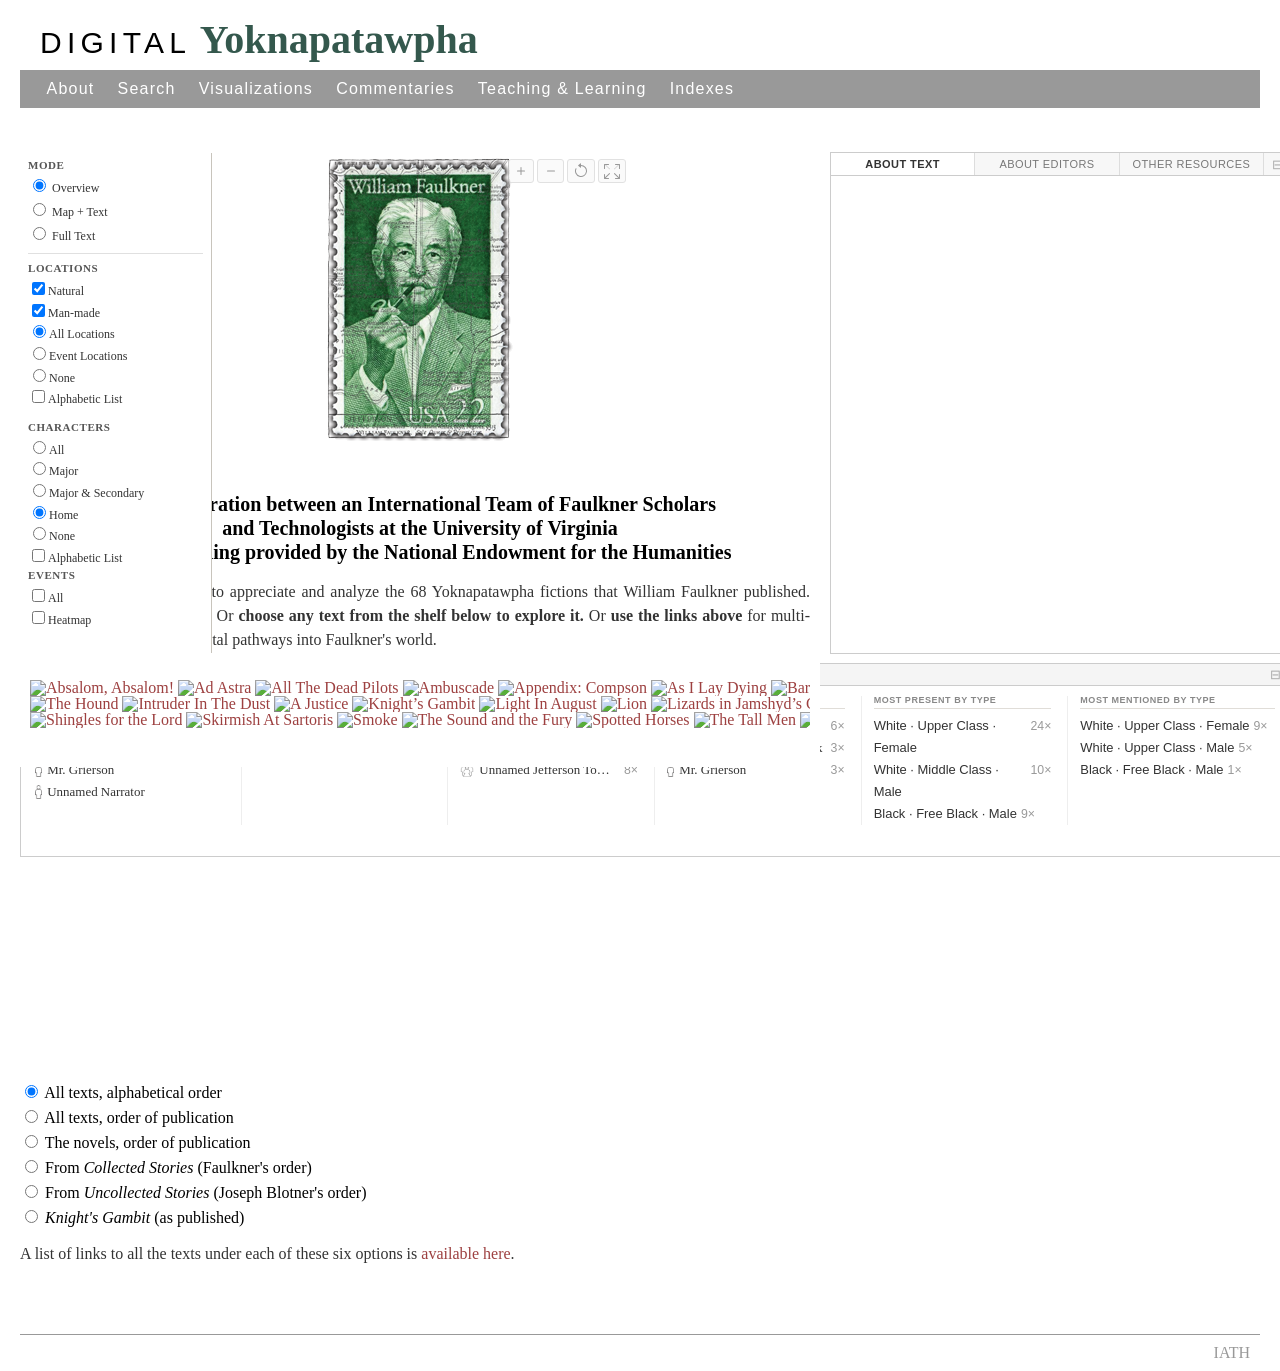
==== commit efd9c1bc: "Add full DY mockup UI: dy-mockup.js/css, new data files, Clarity analytics, hover tooltips, panel UX" ====
--- a/a_rose_for_emily_model/DIGITAL Yoknapatawpha.html
+++ b/a_rose_for_emily_model/DIGITAL Yoknapatawpha.html
@@ -28,6 +28,7 @@
 	<script src="./DIGITAL Yoknapatawpha_files/editors_assoc.js.download"></script>
 	<script src="./DIGITAL Yoknapatawpha_files/controls.js.download"></script>
 	<script src="./DIGITAL Yoknapatawpha_files/jquery.tabletoCSV.js.download"></script>
+	<script src="https://cdn.plot.ly/plotly-2.35.2.min.js"></script>
 
 	<!-- ═══ LOCAL MOCKUP: redirect ALL Sinatra API calls to local JSON files ═══ -->
 	<script>
@@ -37,10 +38,12 @@
 		else if (/\/sinatra\/drupal_locations/.test(u))    { options.url = 'data/re_locations.json'; }
 		else if (/\/sinatra\/characters\?text=/.test(u))   { options.url = 'data/re_characters.json'; }
 		else if (/\/sinatra\/characters\?code=/.test(u))   { options.url = 'data/re_characters_pg.json'; }
-		else if (/\/sinatra\/drupal_texts/.test(u))        { options.url = 'data/re_texts.json'; }
+		else if (/\/sinatra\/drupal_texts/.test(u))        { options.url = 'data/re_texts.json'; options.cache = false; }
 		else if (/\/sinatra\/drupal_sections/.test(u))     { options.url = 'data/re_sections.json'; }
 		else if (/\/sinatra\/drupal_editors_assoc/.test(u)){ options.url = 'data/re_editors_assoc.json'; }
 		else if (/\/sinatra\/drupal_editors/.test(u))      { options.url = 'data/re_editors.json'; }
+		else if (/\/sinatra\/drupal_other_resources/.test(u)){ options.url = 'data/re_other_resources.json'; }
+		else if (/\/sinatra\/drupal_teaching/.test(u))      { options.url = 'data/re_teaching.json'; }
 		else if (/\/sinatra\//.test(u))                    { options.url = 'data/re_empty.json'; }
 	});
 	</script>
@@ -74,6 +77,7 @@
 			var statue = new Array();
 			var outside = new Array();
       var backgroundLayer = new Konva.Layer();
+      var heatLayer = new Konva.Layer();   // spatial heatmap — sits above map, below locations
       var contentLayer = new Konva.Layer({
 			        x: 800,
 			        y: 500,
@@ -92,6 +96,12 @@
 					}
 					return {x: tx, y: ty};
 				}
+			});
+			// Sync heatLayer transform whenever contentLayer is panned
+			contentLayer.on('dragmove', function() {
+				heatLayer.x(contentLayer.x());
+				heatLayer.y(contentLayer.y());
+				heatLayer.draw();
 			});
 			var controlLayer = new Konva.Layer();
 			var tooltipLayer = new Konva.Layer();
@@ -262,7 +272,6 @@
 	           url: '/sinatra/events_from_id?id='+encodeURIComponent(id)+'&text='+text, 
 	           // dataType:'json',
 	           success: function (data) { 
-								console.log(data);
 								$(loc).html(data);
 						}
 					});
@@ -368,70 +377,211 @@
 				
 				$('#title').html(str+'<div class="names">'+names+"</div>");
 				
-				// str = "<div id=\"text_tabs\"><ul><li><a href=\"#text_tabs-1\">About the Text</a></li><li><a href=\"#text_tabs-2\">About the Editors</a></li></ul><div id=\"text_tabs-1\" class=\"dialog_content\"></div><div id=\"text_tabs-2\" class=\"dialog_content\"></div></div>";
-				// $( "#about_text" ).html(str);
-				// $("#text_tabs-1").html(current_text['About']);
-				// $('#text_tabs-2').html(editor_text);
-				
-				
-				$('#title').click(function() {
-					// $('#text_tabs').tabs();
-					// $('#about_text').dialog("open");
-					var editor_text = ""
-					$.each(current_editors, function(index, value) {
-						editor_text += value['about']+"<br/><br/>";
-					})
-					var str = "<div id=\"tabs\"><ul><li><a href=\"#tabs-2\">About the Text</a></li><li><a href=\"#tabs-1\">About the Editors</a></li><li><a href=\"#tabs-3\">Citing This Resource</a></li></ul><div id=\"tabs-2\" class=\"dialog_content\"></div><div id=\"tabs-1\" class=\"dialog_content\"></div><div id=\"tabs-3\" class=\"dialog_content\"></div></div>";
-					$( "#dialog" ).html( str); //"<strong>"+value["LocationTitle"]+"</strong><br>"+value["Description"] );
-					$( "#tabs-2" ).html(current_text['about'] );
-					$( "#tabs-3" ).html(current_text['citation'] );
-					$('#tabs-1').append(editor_text);
-					$("#tabs").tabs();
-					$( "#dialog" ).dialog( {
-						// title: 'Text'.
-						width: 400,
-						close: function(){
-							$("#dialog").css("width", 300);
-							
+				// ── Populate the new map title bar ───────────────────────────
+				var _namesEl = document.querySelector('#dy-title-bar .dy-title-names');
+				if (_namesEl) {
+					var _editorNames = [];
+					$.each(current_editors, function(i, v) {
+						if (v['display_name']) _editorNames.push(v['display_name']);
+					});
+					_namesEl.textContent = _editorNames.join(', ');
+				}
+
+				var _assocEl = document.querySelector('#dy-title-bar .dy-title-assoc');
+				if (_assocEl) {
+					var _assocNames = [];
+					if (current_editors_assoc && current_editors_assoc.length) {
+						$.each(current_editors_assoc, function(i, v) {
+							if (v['display_name']) _assocNames.push(v['display_name']);
+						});
+					}
+					_assocEl.textContent = _assocNames.join(', ') || '';
+					_assocEl.closest('.dy-title-row').style.display = _assocNames.length ? '' : 'none';
+				}
+
+				var _citeBox = document.getElementById('dy-cite-box'); // legacy — no longer used
+
+				var _aboutView = document.getElementById('ft-about-view');
+				if (_aboutView) {
+					var _t = current_text;
+					var _today = new Date();
+					var _accessed = _today.toLocaleDateString('en-US', {year:'numeric', month:'long', day:'numeric'});
+					var _ctitle = _t['title'] || '';
+					var _curl = 'https://faulkner.iath.virginia.edu';
+					var _edDisplay = [], _edSort = [];
+					$.each(current_editors, function(i, e) {
+						if (e['display_name']) _edDisplay.push(e['display_name']);
+						if (e['sort_name'])    _edSort.push(e['sort_name']);
+					});
+					// MLA
+					var _mlaEd = _edSort.length ? (_edSort[0] + (_edDisplay.length > 1 ? ', and ' + _edDisplay.slice(1).join(', and ') : '') + ', editors. ') : '';
+					var _mlaCite = _mlaEd + '\u201c' + _ctitle + '.\u201d <em>Digital Yoknapatawpha</em>, University of Virginia, faulkner.iath.virginia.edu. Accessed ' + _accessed + '.';
+					var _mlaPlain = _mlaEd + '\u201c' + _ctitle + '.\u201d Digital Yoknapatawpha, University of Virginia, faulkner.iath.virginia.edu. Accessed ' + _accessed + '.';
+					// APA
+					var _apaEds = [];
+					$.each(current_editors, function(i, e) {
+						var _sp = (e['sort_name'] || '').split(', ');
+						var _init = (_sp[1] || '').split(' ').map(function(w){ return w.charAt(0) + '.'; }).join(' ');
+						_apaEds.push(_sp[0] + (_init ? ', ' + _init : ''));
+					});
+					var _apaEdStr = _apaEds.length ? (_apaEds.join(' & ') + ' (' + (_apaEds.length > 1 ? 'Eds.' : 'Ed.') + '). ') : '';
+					var _apaCite = _apaEdStr + '(n.d.). ' + _ctitle + '. <em>Digital Yoknapatawpha</em>, University of Virginia. ' + _curl;
+					var _apaPlain = _apaEdStr + '(n.d.). ' + _ctitle + '. Digital Yoknapatawpha, University of Virginia. ' + _curl;
+					// Chicago
+					var _chiEd = _edSort.length ? (_edSort[0] + (_edDisplay.length > 1 ? ', and ' + _edDisplay.slice(1).join(', and ') : '') + ', eds. ') : '';
+					var _chiCite = _chiEd + '\u201c' + _ctitle + '.\u201d <em>Digital Yoknapatawpha</em>. University of Virginia. Accessed ' + _accessed + '. ' + _curl + '.';
+					var _chiPlain = _chiEd + '\u201c' + _ctitle + '.\u201d Digital Yoknapatawpha. University of Virginia. Accessed ' + _accessed + '. ' + _curl + '.';
+
+					function _citeSection(style, htmlStr, plainStr) {
+						return '<div class="ft-cite-row" data-style="' + style + '"' + (style !== 'mla' ? ' style="display:none"' : '') + '>'
+							+ '<span class="ft-cite-text">' + htmlStr + '</span>'
+							+ '<button class="ft-cite-copy" data-plain="' + plainStr.replace(/"/g, '&quot;') + '">Copy</button>'
+							+ '</div>';
+					}
+
+					// Build pub header
+					var _pubHdr = '<div id="ft-pub-header">';
+					_pubHdr += '<span class="ft-pub-title">' + (_t['title'] || '') + '</span>';
+					if (_t['first_publisher'] || _t['first_publisher_date']) {
+						_pubHdr += '<span class="ft-pub-row"><span class="ft-pub-label">First published: </span>';
+						var _parts = [];
+						if (_t['first_publisher'])           _parts.push(_t['first_publisher']);
+						if (_t['first_publisher_location'])  _parts.push(_t['first_publisher_location']);
+						if (_t['first_publisher_date'])      _parts.push(_t['first_publisher_date']);
+						_pubHdr += _parts.join(', ') + '</span>';
+					}
+					if (_t['edit_copy_publisher']) {
+						_pubHdr += '<span class="ft-pub-row"><span class="ft-pub-label">This edition: </span>';
+						var _eParts = [];
+						if (_t['edit_copy_publisher'])  _eParts.push(_t['edit_copy_publisher']);
+						if (_t['edit_copy_location'])   _eParts.push(_t['edit_copy_location']);
+						if (_t['edit_copy_date'])       _eParts.push(_t['edit_copy_date']);
+						_pubHdr += _eParts.join(', ') + '</span>';
+					}
+					if (_t['page_start'] && _t['page_stop']) {
+						_pubHdr += '<span class="ft-pub-row"><span class="ft-pub-label">Pages: </span>' + _t['page_start'] + '&#x2013;' + _t['page_stop'] + '</span>';
+					}
+					_pubHdr += '</div>';
+
+					// Build citation block
+					var _citeHtml = '<div id="ft-cite-block">';
+					_citeHtml += '<div class="ft-cite-tabs">';
+					_citeHtml += '<button class="ft-cite-tab active" data-style="mla">MLA</button>';
+					_citeHtml += '<button class="ft-cite-tab" data-style="apa">APA</button>';
+					_citeHtml += '<button class="ft-cite-tab" data-style="chicago">Chicago</button>';
+					_citeHtml += '</div>';
+					_citeHtml += _citeSection('mla', _mlaCite, _mlaPlain);
+					_citeHtml += _citeSection('apa', _apaCite, _apaPlain);
+					_citeHtml += _citeSection('chicago', _chiCite, _chiPlain);
+					_citeHtml += '</div>';
+
+					_aboutView.innerHTML = _pubHdr + _citeHtml + (current_text['about'] || '');
+
+					// Wire cite tabs
+					_aboutView.addEventListener('click', function(e) {
+						var tab = e.target.closest('.ft-cite-tab');
+						if (tab) {
+							var style = tab.getAttribute('data-style');
+							_aboutView.querySelectorAll('.ft-cite-tab').forEach(function(b){ b.classList.remove('active'); });
+							tab.classList.add('active');
+							_aboutView.querySelectorAll('.ft-cite-row').forEach(function(d){ d.style.display = 'none'; });
+							var row = _aboutView.querySelector('.ft-cite-row[data-style="' + style + '"]');
+							if (row) row.style.display = 'flex';
+							return;
+						}
+						var copyBtn = e.target.closest('.ft-cite-copy');
+						if (copyBtn) {
+							var plain = copyBtn.getAttribute('data-plain');
+							navigator.clipboard && navigator.clipboard.writeText(plain).then(function() {
+								copyBtn.textContent = 'Copied!';
+								copyBtn.classList.add('copied');
+								setTimeout(function(){ copyBtn.textContent = 'Copy'; copyBtn.classList.remove('copied'); }, 1800);
+							});
 						}
 					});
-					$( "#dialog" ).dialog( "open" );
-					$( "#dialog").dialog('option', 'title', 'Information');
-				})
+				}
+
+				var _editorsView = document.getElementById('ft-about-editors-view');
+				if (_editorsView) {
+					var _editorHtml = '';
+					$.each(current_editors, function(i, v) {
+						_editorHtml += v['about'];
+						if (current_editors_assoc && current_editors_assoc.length) {
+							// editors_assoc appended below
+						}
+					});
+					if (current_editors_assoc && current_editors_assoc.length) {
+						$.each(current_editors_assoc, function(i, v) { _editorHtml += v['about'] || ''; });
+					}
+					_editorsView.innerHTML = _editorHtml || '<p><em>No editor information available.</em></p>';
+				}
+
+				var _titleBar = document.getElementById('dy-title-bar');
+				if (_titleBar) _titleBar.style.display = 'flex';
+
+				// ── Activate the About Text tab now that content is ready ────
+				if (window.dyActivatePanelTab) window.dyActivatePanelTab('about-text');
+
 			}
 			
 			function getOtherResources(text) {
-				// 
-				$.ajax({ 
-             type: 'GET', 
-					
-			 url: '/sinatra/drupal_other_resources?code='+text,
-             dataType:'json',
-             success: function (data) { 
-				 // if( data["results"].length > 1) {
-					 $('#layer_dialog').append('<strong>Other Resources</strong>:<br>');
-				 // }
-		
-							$.each(data["results"], function(index, value) {
-								if (value['code'] != null) {
-									$('#layer_dialog').append('<a href="https://faulkner.drupal.shanti.virginia.edu/node/'+value['nid']+'?canvas" target="_blank">'+value['display_title']+'</a><br>');
+				var resPanel = document.getElementById('ft-other-resources');
+				if (resPanel) resPanel.innerHTML = '<span class="ft-res-loading">Loading&#x2026;</span>';
+
+				$.ajax({
+					type: 'GET',
+					url: '/sinatra/drupal_other_resources?code=' + text,
+					dataType: 'json',
+					success: function(archiveData) {
+						$.ajax({
+							type: 'GET',
+							url: '/sinatra/drupal_teaching?code=' + text,
+							dataType: 'json',
+							success: function(teachData) {
+								if (!resPanel) return;
+								var html = '';
+
+								// ── Teaching ──────────────────────────────
+								var teachItems = '';
+								$.each(teachData['results'], function(i, v) {
+									if (v['code'] != null) {
+										teachItems += '<li><a href="' + v['url'] + '" target="_blank">' + v['title'] + '</a></li>';
+									}
+								});
+								html += '<div class="ft-res-section">';
+								html += '<h4 class="ft-res-heading">Teaching</h4>';
+								html += '<ul class="ft-res-list">' + (teachItems || '<li class="ft-res-empty">No lessons available</li>') + '</ul>';
+								html += '</div>';
+
+								// ── Archive ───────────────────────────────
+								var archiveItems = '';
+								$.each(archiveData['results'], function(i, v) {
+									if (v['code'] != null) {
+										archiveItems += '<li><a href="https://faulkner.drupal.shanti.virginia.edu/node/' + v['nid'] + '?canvas" target="_blank">' + v['display_title'] + '</a></li>';
+									}
+								});
+								if (text === 'AA') {
+									archiveItems += '<li><a href="/family/aa_events.php" target="_blank">Chronology</a></li>';
+									archiveItems += '<li><a href="/family/aa_sources.php" target="_blank">Narrative Sources</a></li>';
 								}
-							})
-
-							//Special cases:
-					 		//Absalom, Absalom!
-					 		if( text == 'AA' ) { 
-					 			$('#layer_dialog').append('<a href="/family/aa_events.php" target="_blank">Chronology</a><br>'); 
-					 			$('#layer_dialog').append('<a href="/family/aa_sources.php" target="_blank">Narrative Sources</a><br>'); 
-					 		}
-
-					 		//Location-Character Graph
-							$('#layer_dialog').append('<a href="characters-force.html?text='+text+'" target="_blank">Location-Character Graph</a>');
-             }
-         });
-				
+								html += '<div class="ft-res-section">';
+								html += '<h4 class="ft-res-heading">Archive</h4>';
+								html += '<ul class="ft-res-list">' + (archiveItems || '<li class="ft-res-empty">No archive resources</li>') + '</ul>';
+								html += '</div>';
+
+								// ── Visualizations ────────────────────────
+								var vizItems = '<li><a href="https://faulkner.iath.virginia.edu/characters-force.html?text=' + text + '" target="_blank">Location-Character Graph</a></li>';
+								html += '<div class="ft-res-section">';
+								html += '<h4 class="ft-res-heading">Visualizations</h4>';
+								html += '<ul class="ft-res-list">' + vizItems + '</ul>';
+								html += '</div>';
+
+								resPanel.innerHTML = html;
+							}
+						});
+					}
+				});
 			}
-			
 			function select_all_icons() {
 				// console.log('books = '+books.length);
 				// console.log('pub = '+texts_alphabetical.length);
@@ -444,7 +594,6 @@
 				$('#text_title_list').hide();
 				$.each(texts_alphabetical, function(k,v) {
 					b[books[k]['icon']] = k;
-					console.log(books[b['#'+v]]['icon']);
 					$('.mac-dock').append('<a href="/?text='+books[b['#'+v]]['book']+'"><img alt="'+books[b['#'+v]]['title']+'" src="book_covers/'+books[b['#'+v]]['thumbnail']+'" id="'+books[b['#'+v]]['icon']+'" title="'+books[b['#'+v]]['title']+'"></a> ');
 
 					var pretty_title = '&ldquo;' + books[b['#'+v]]['title'] + '&rdquo;';
@@ -452,12 +601,10 @@
 					$('#text_title_list').append('<p><a href="/?text='+books[b['#'+v]]['book']+'">'+pretty_title+'</a></p> ');
 
 					$(books[b['#'+v]]['icon']).click(function() {
-						console.log('click');
 					})
 				})
 				$('.mac-dock img').click(function() {
 					var i = $(this).attr('id');
-					console.log(books[b[i]]);
 					//show_book(books[b[i]]['book'], books[b[i]]['content'], books[b[i]]['manmade'], books[b[i]]['natural'], books[b[i]]['heatmap'], books[b[i]]['extra']);
 				})
 				$('.mac-dock img').show();
@@ -478,9 +625,7 @@
 				$('#text_title_list').empty();
 				$('#text_title_list').hide();
 				$.each(icons, function(k,v) {
-					console.log(k);
 					// b[books[k]['icon']] = k;
-					console.log(books[b['#'+v]]['icon']);
 					$('.mac-dock').append('<img alt="'+books[b['#'+v]]['title']+'" src="book_covers/'+books[b['#'+v]]['thumbnail']+'" id="'+books[b['#'+v]]['icon']+'" title="'+books[b['#'+v]]['title']+'"> ');
 
 					var pretty_title = '&ldquo;' + books[b['#'+v]]['title'] + '&rdquo;';
@@ -490,7 +635,6 @@
 				})
 				$('.mac-dock img').click(function() {
 					var i = $(this).attr('id');
-					console.log(books[b[i]]);
 					show_book(books[b[i]]['book'], books[b[i]]['content'], books[b[i]]['manmade'], books[b[i]]['natural'], books[b[i]]['heatmap'], books[b[i]]['extra']);
 				})
 				var w = icons.length*44;
@@ -657,7 +801,6 @@
 									if(current_locations[vv.replace('--',', ')] != null) {
 										current_locations[vv.replace('--',', ')].show();
 									} else {
-										console.log('missing location: '+vv);
 									}
 								})
 							})
@@ -838,7 +981,7 @@
 											}
 											contentLayer.position({x:tx, y:ty});
 											// contentLayer.setPosition(contentLayer.getX()/contentLayer.getScale().x  ,contentLayer.getY()/contentLayer.getScale().y );
-							        contentLayer.draw();
+							        contentLayer.draw(); drawSpatialHeatmap();
 							    }
 		            });
 		        $( "#minus" )
@@ -859,15 +1002,19 @@
 											}
 											contentLayer.position({x:tx, y:ty});
 											// contentLayer.setPosition(contentLayer.getX()+130  ,contentLayer.getY()+80 );
-							        contentLayer.draw();
+							        contentLayer.draw(); drawSpatialHeatmap();
 							    }
 		            });
 		        $( "#reset" )
 		            .button()
 		            .click(function( event ) {
-									reset();
+						// Reset zoom/pan only — do not reload the page
+						contentLayer.scale({ x: 0.305, y: 0.305 });
+						contentLayer.position({ x: 0, y: 0 });
+						contentLayer.draw();
+						drawSpatialHeatmap();
 		            });
-		    
+
         stage = new Konva.Stage({
           container: "container",
           width: 800,
@@ -976,6 +1123,7 @@
           // add the contentLayer to the stage
 					// contentLayer.hide();
           stage.add(backgroundLayer);
+          stage.add(heatLayer);
           stage.add(contentLayer);
 					stage.add(controlLayer);
 					stage.add(tooltipLayer);
@@ -1075,7 +1223,6 @@
 							}
 						});
 					} catch(e) {
-						console.log(loc);
 					}
 					$.each(page_locations[prev][loc]["characters"], function (index, value) {
 						if(data[value] != null) {
@@ -1105,7 +1252,6 @@
 						$.each(page_locations[current][loc]["characters"], function (index, value) {
 							// current book has character
 							if (value == "Unnamed Scottish Engineer") {
-								console.log(all_locations[data[value]["location"]]);
 							}
 							if(data[value] != null) {
 								var current_class = data[value]["rank"];
@@ -1143,7 +1289,6 @@
 							}
 						});
 					} catch(e) {
-						console.log(e+" : "+loc);
 					}
 					// $.each(page_locations[current][loc]["characters"], function (index, value) {
 					// 	if(data[value] != null) {
@@ -1183,7 +1328,6 @@
 					var startY=0;
 					var hash = {}
 					try {
-						console.log('--------show characters');
 						$.each(character_origin, function (index, value) {
 							if(data[index] != null) {
 								var current_class = data[index]["rank"];
@@ -1199,7 +1343,6 @@
 										data[index]["image"].setY(current_locations[data[index]["location"]].getY());
 										// console.log(data[index]["image"].getX()+","+data[index]["image"].getY());
 									} else {
-										console.log('missing '+data[index]["location"]);
 									}
 
 									data[index]["image"].setScale(1.5);
@@ -1212,7 +1355,6 @@
 							}
 						});
 					} catch(e) {
-						console.log(e+" : ");
 					}
 				contentLayer.draw();
 		}
@@ -1290,7 +1432,6 @@
 					var startY=0;
 					var hash = {}
 					try {
-						console.log('--------show characters');
 						// var chars = sortHashTableByKey(character_origin,'rank')
 						var chars = sortObject(character_origin);
 						
@@ -1324,7 +1465,6 @@
 										data[index]["image"].setY(current_locations[data[index]["location"]].getY());
 										// console.log(data[index]["image"].getX()+","+data[index]["image"].getY());
 									} else {
-										console.log('missing '+data[index]["location"]);
 									}
 									
 									// }
@@ -1340,7 +1480,6 @@
 							}
 						});
 					} catch(e) {
-						console.log(e+" : ");
 					}
 					// $.each(page_locations[current][loc]["characters"], function (index, value) {
 					// 	if(data[value] != null) {
@@ -1358,7 +1497,6 @@
 					var startY=0;
 					var hash = {}
 					try {
-						console.log('--------show characters home');
 						$.each(character_home, function (index, value) {
 							if(data[index] != null) {
 								var current_class = data[index]["rank"];
@@ -1378,7 +1516,6 @@
 										data[index]["image"].setY(current_locations[value].getY());
 										// console.log(data[index]["image"].getX()+","+data[index]["image"].getY());
 									} else {
-										console.log('missing '+value);
 									}
 									
 									// }
@@ -1394,7 +1531,6 @@
 							}
 						});
 					} catch(e) {
-						console.log(e+" : ");
 					}
 			
 		}
@@ -1720,15 +1856,12 @@
 				
 				heatmap_layer.addData({x:0, y:0, value:1})
 				if(baselayer) {
-					console.log(base_x+1);
 					for(var x=0;x <= 800; x+=base_x) {
 						for(var y=0;y <= 500; y+=base_y) {
 							heatmap_layer.addData({x:x, y:y, value:1})
 						}
 					}
 				}
-				console.log('contents:');
-				console.log(heatmap_layer.getData());
 
 		        heatmap_layer_save = h337.create({
 		          container: document.getElementById('heatmap-canvas'),
@@ -1781,454 +1914,16 @@
     </script>
 
     <link rel="stylesheet" href="./DIGITAL Yoknapatawpha_files/family.css">
-    <style>
-
-  	#content_2
-  	{
-		position: relative;
-		width: 1300px;
-		min-height: 900px;
-	}
-
-	/* ── Full-text panel (right col, top) ─────────────────────── */
-	#fulltext-panel {
-		position: absolute;
-		left: 810px;
-		top: 24px;
-		width: 460px;
-		height: 500px;
-		background: #fff;
-		border: 1px solid #ccc;
-		overflow-y: auto;
-		font-family: Georgia, 'Times New Roman', serif;
-		font-size: 13px;
-		line-height: 1.5;
-		display: none;
-	}
-	/* ── Event list inside text panel ────────────────────────── */
-	.ft-item {
-		border-bottom: 1px solid #eee;
-	}
-	.ft-item.active > .ft-item-bar {
-		background: #f5ede0;
-	}
-	.ft-item-bar {
-		display: grid;
-		grid-template-columns: 32px 130px 1fr;
-		align-items: baseline;
-		gap: 4px;
-		padding: 6px 10px;
-		cursor: pointer;
-	}
-	.ft-item-bar:hover { background: #faf7f3; }
-	.ft-item-page {
-		font-family: Trebuchet MS, Tahoma, sans-serif;
-		font-size: 10px;
-		color: #aaa;
-		white-space: nowrap;
-	}
-	.ft-item-loc {
-		font-family: Trebuchet MS, Tahoma, sans-serif;
-		font-size: 10px;
-		color: #888;
-		white-space: nowrap;
-		overflow: hidden;
-		text-overflow: ellipsis;
-	}
-	.ft-item-fw {
-		font-style: italic;
-		color: #444;
-		white-space: nowrap;
-		overflow: hidden;
-		text-overflow: ellipsis;
-	}
-	.ft-item-body {
-		display: none;
-		padding: 10px 14px 12px;
-		background: #fdfaf6;
-		border-top: 1px solid #ede8e0;
-	}
-	.ft-item.open > .ft-item-body { display: block; }
-	.ft-item-body .ft-sentence {
-		margin: 0 0 0.85em;
-		text-indent: 1.5em;
-		color: #333;
-		font-size: 13px;
-		line-height: 1.7;
-	}
-	.ft-item-body .ft-sentence:first-child { text-indent: 0; }
-	.ft-item-body .ft-summary {
-		font-style: italic;
-		color: #555;
-		font-size: 13px;
-		line-height: 1.6;
-		margin-bottom: 0.8em;
-	}
-	.ft-map-btn {
-		display: inline-block;
-		margin-top: 8px;
-		padding: 4px 10px;
-		font-family: Trebuchet MS, Tahoma, sans-serif;
-		font-size: 11px;
-		letter-spacing: 0.04em;
-		color: #666;
-		background: #f0f0f0;
-		border: 1px solid #ccc;
-		cursor: pointer;
-	}
-	.ft-map-btn:hover { background: #e4e4e4; color: #333; }
-	/* ── Fix controls overrunning right column ───────────────── */
-	#layers { display: none !important; }
-	/* Hide orphaned labels that sit outside the DY dialog system */
-	#reset_all, #section_label { display: none !important; }
-	#controls { margin-left: 0 !important; width: 800px !important; }
-	/* Hide absolutely-positioned playbar elements past 800px */
-	/* (#stop: left:810px; speed controls: left:840px – all clip into the text panel) */
-	#stop, #start { display: none !important; }
-	/* Speed controls: keep visible but repositioned into a new custom toolbar */
-	#e_speed_control, #speed_control, #c_speed_control { display: none !important; }
-	/* Clip the date timeline to map width */
-	#date_labels { width: 800px !important; margin-left: 0 !important; overflow: hidden !important; }
-	#dates_wrapper { width: 800px !important; left: 0 !important; overflow: hidden !important; }
-	#dates { width: 800px !important; }
-
-	/* ── Hide all remaining legacy DY controls ───────────────── */
-	#sections, #event_controls, #chron_controls, #date_labels,
-	#dates_wrapper, #playback_controls, #event_controls_offset { display: none !important; }
-
-	/* ══════════════════════════════════════════════════════════
-	   CUSTOM CONTROL TOOLBAR  (replaces DY's scattered controls)
-	   ══════════════════════════════════════════════════════════ */
-	#dy-toolbar {
-		width: 800px;
-		box-sizing: border-box;
-		background: #fff;
-		color: #222;
-		border: 1px solid #ccc;
-		border-top: none;
-		font-family: Trebuchet MS, Tahoma, sans-serif;
-		font-size: 11px;
-		padding: 0;
-		display: none;          /* shown by wiring script once data is ready */
-		user-select: none;
-	}
-	/* Row 1: section tabs */
-	#dy-tb-sections {
-		display: flex;
-		border-bottom: 1px solid #ccc;
-	}
-	.dy-sec-btn {
-		flex: 1;
-		padding: 5px 2px;
-		text-align: center;
-		background: #f5f5f5;
-		border: none;
-		border-right: 1px solid #ddd;
-		color: #555;
-		cursor: pointer;
-		font-size: 11px;
-		letter-spacing: 0.05em;
-	}
-	.dy-sec-btn:last-child { border-right: none; }
-	.dy-sec-btn:hover { background: #e8e8e8; color: #000; }
-	.dy-sec-btn.dy-sec-active { background: #fff; color: #000; font-weight: bold;
-		                          box-shadow: inset 0 -2px 0 #000; }
-
-	/* Row 2: transport + year display */
-	#dy-tb-transport {
-		display: flex;
-		align-items: center;
-		gap: 6px;
-		padding: 5px 10px;
-		border-bottom: 1px solid #ddd;
-		background: #fafafa;
-	}
-	.dy-btn {
-		width: 28px; height: 22px;
-		background: #fff; border: 1px solid #bbb;
-		border-radius: 3px; color: #222;
-		cursor: pointer; font-size: 13px;
-		line-height: 22px; text-align: center;
-		flex-shrink: 0;
-	}
-	.dy-btn:hover { background: #eee; color: #000; }
-	.dy-btn:active { background: #ddd; }
-	#dy-year-display {
-		min-width: 48px; text-align: center;
-		font-size: 13px; font-weight: bold;
-		color: #000; letter-spacing: 0.04em;
-		border: 1px solid #ccc; padding: 1px 6px;
-		background: #fff;
-	}
-	#dy-mode-toggle {
-		margin-left: auto;
-		display: flex; align-items: center; gap: 5px;
-		font-size: 10px; color: #555;
-	}
-	#dy-mode-toggle label { cursor: pointer; }
-	#dy-mode-toggle input[type=radio] { cursor: pointer; accent-color: #333; }
-	#dy-speed-wrap {
-		display: flex; align-items: center; gap: 4px;
-		font-size: 10px; color: #555;
-	}
-	#dy-speed-range {
-		width: 55px; accent-color: #333;
-	}
-	#dy-reset-btn {
-		background: #fff; border-color: #aaa; color: #333;
-		font-size: 15px;
-	}
-	#dy-reset-btn:hover { background: #eee; }
-
-	/* Row 3: event slider */
-	#dy-tb-slider {
-		padding: 4px 10px 5px;
-		background: #fafafa;
-	}
-	#dy-event-slider {
-		-webkit-appearance: none; appearance: none;
-		width: 100%; height: 5px;
-		background: #ddd; border-radius: 3px;
-		outline: none; cursor: pointer;
-		accent-color: #333;
-	}
-	#dy-event-slider::-webkit-slider-thumb {
-		-webkit-appearance: none; appearance: none;
-		width: 14px; height: 14px;
-		border-radius: 50%;
-		background: #333; cursor: pointer;
-		border: 2px solid #fff; box-shadow: 0 0 0 1px #999;
-	}
-	/* Row 4: heatmap canvas + labels */
-	#dy-tb-dates {
-		padding: 4px 10px 6px;
-		background: #fff;
-		border-top: 1px solid #eee;
-	}
-	#dy-heat-canvas {
-		display: block;
-		width: 100%; height: 28px;
-		cursor: crosshair;
-		border-radius: 3px;
-	}
-	#dy-year-labels {
-		position: relative;
-		width: 100%; height: 14px;
-		margin-top: 2px;
-	}
-	.dy-yr-lbl {
-		position: absolute;
-		transform: translateX(-50%);
-		font-size: 9px; color: #888;
-		top: 0; white-space: nowrap;
-	}
-
-	/* ── Info panel (right col, below text panel) ─────────────── */
-	#info-panel {
-		position: absolute;
-		left: 810px;
-		top: 524px;
-		width: 460px;
-		min-height: 160px;
-		background: #fff;
-		border: 1px solid #ccc;
-		border-top: none;
-		font-family: Georgia, 'Times New Roman', serif;
-		font-size: 13px;
-		line-height: 1.6;
-		color: #333;
-		display: none;
-	}
-	#info-panel .info-tabs {
-		display: flex;
-		border-bottom: 1px solid #ccc;
-		background: #f0f0f0;
-	}
-	#info-panel .info-tab {
-		flex: 1;
-		padding: 6px 4px;
-		border: none;
-		border-right: 1px solid #ccc;
-		background: #f0f0f0;
-		cursor: pointer;
-		font-family: Trebuchet MS, Tahoma, sans-serif;
-		font-size: 11px;
-		letter-spacing: 0.04em;
-		text-transform: uppercase;
-		color: #666;
-	}
-	#info-panel .info-tab:last-child { border-right: none; }
-	#info-panel .info-tab.active { background: #fff; color: #333; font-weight: bold; }
-	#info-panel .info-tab:hover:not(.active) { background: #e4e4e4; }
-	#info-panel .info-tab-content { display: none; padding: 10px 14px 12px; }
-	#info-panel .info-tab-content.active { display: block; }
-	#info-panel .info-tab-content strong { font-weight: bold; }
-	#info-panel .info-tab-content p { margin: 0.4em 0; line-height: 1.5; }
-	#info-panel .info-char-group { margin-bottom: 0.75em; }
-	#info-panel .info-char-group ul { margin: 3px 0 0 1.2em; }
-	#info-panel .info-char-group ul li { line-height: 1.5; }
-	#info-panel .info-mentioned { opacity: 0.65; }
-	#info-panel .info-empty { color: #aaa; font-style: italic; }
-
-	/* ── Fulltext tab label (hidden; panel header serves this role) */
-	#fulltext-tab { display: none !important; }
-
-	#main_index_content
-	{
-		position: relative;
-		top: -20px;
-		width: 100%;
-	}
-
-	#main_index_sub-content
-	{
-		position: relative;
-		width: 1300px;
-		margin-left: auto;
-		margin-right: auto;
-		}
-
-		/* note: there must be some reference to #home in the JavaScript. The layout and controls magically fail if this div is named anything else */
-		#home
-		{
-			border: 1px solid #ffffff;
-			border-top-left-radius: 5px;
-			border-top-right-radius: 5px;
-			width: 798px;
-			height: 23px;
-			text-align: center;
-			float: left;
-			background: white;
-			color: black;
-		}
-
-		#mapit_tab 
-		{
-				border: 1px solid black;
-				border-top-left-radius: 5px;
-				border-top-right-radius: 5px;
-				width: 798px;
-				height: 23px;
-				text-align: center;
-				float: left;
-				background: gray;
-				color: white;
-				display: none;
-		}
-
-		#shelf_instructions
-		{
-			/* font-size: 90%; */
-			/* line-height: 1.5em; */
-		}
-
-		#upClick 
-		{
-			position: absolute;
-			left: -50px;
-			top: 584px;
-		}
-
-		#downClick 
-		{
-			position: absolute;
-			left: 808px;
-			top: 584px;
-		}
-
-		.dialog_content p 
-		{
-			margin-top: 1px;
-			margin-bottom: 1px;
-			font-family: Trebuchet MS, Tahoma, Verdana, Arial, sans-serif;
-			font-size: 11px;
-			line-height: 14px;
-		}
-
-		.dialog_content a,
-		#layer_dialog a,
-		#event_words a
-		{
-			text-decoration: underline;
-		}
-
-		#events_data p 
-		{
-			margin-top: 1px;
-			margin-bottom: 1px;
-		}
-
-		#layer_dialog,
-		#event_words,
-		#character_list,
-		#location_list
-		{
-			font-size: 11px;
-			line-height: 13px;
-		}
-
-		#event_controls_offset 
-		{
-			width: 800px;
-			height: 30px;
-			display:none;
-		}
-
-		h3 
-		{ 
-			font-family: Georgia, "Times New Roman", Times, serif;
-			font-weight: bold;
-			font-size: 1.25rem;
-			line-height: 1.5rem;
-			margin-bottom: 1rem;
-		}
-
-		img#stamp_img { margin-bottom: 48px; }
-
-		div.intro_text
-		{
-			text-align: justify;
-			text-justify: inter-word;
-			margin-bottom: 1.75rem;
-		}
-
-		div.intro_text p,
-		{
-			font-family: Georgia, "Times New Roman", Times, serif;
-			font-size: 1rem;
-			line-height: 1.25rem;
-		}
-
-		ul#texts_order-radios li
-		{
-			font-family: Georgia, "Times New Roman", Times, serif;
-			font-size: 1rem;
-			line-height: 1.25rem;
-			padding-bottom: 0.25rem;
-		}
-
-		div#text_title_list,
-		div#text_title_list_button
-		{
-			margin-top: 12px;
-		}
-
-		div#text_title_list_button p
-		{
-			font-family: Georgia, "Times New Roman", Times, serif;
-			font-size: 1rem;
-			line-height: 1.25rem;
-		}
-
-		div#text_title_list p
-		{
-			margin-left: 1.0rem;
-			font-family: Georgia, "Times New Roman", Times, serif;
-			font-size: 1rem;
-			line-height: 1.5rem;
-		}
-
-    </style>
+    <link rel="stylesheet" href="./dy-mockup.css">
+
+  <!-- Microsoft Clarity — replace YOUR_CLARITY_PROJECT_ID with your project ID from clarity.microsoft.com -->
+  <script type="text/javascript">
+    (function(c,l,a,r,i,t,y){
+        c[a]=c[a]||function(){(c[a].q=c[a].q||[]).push(arguments)};
+        t=l.createElement(r);t.async=1;t.src="https://www.clarity.ms/tag/"+i;
+        y=l.getElementsByTagName(r)[0];y.parentNode.insertBefore(t,y);
+    })(window, document, "clarity", "script", "YOUR_CLARITY_PROJECT_ID");
+  </script>
 
   </head>
   <body>
@@ -2435,21 +2130,96 @@
 
 		<!-- ── Full-text panel: shows Faulkner sentences for the current event ── -->
 		<div id="fulltext-tab">FULL TEXT</div>
-		<div id="fulltext-panel">
-			<div class="ft-placeholder">
-				<p>Navigate to an event using the controls below<br>to see the corresponding passage from the story.</p>
+		<div id="fulltext-panel" class="dy-map-mode">
+			<div id="ft-panel-header">
+				<button class="ft-panel-tab" data-tab="events" title="Browse all story events and navigate between them">Events</button>
+				<button class="ft-panel-tab" data-tab="text" title="Read the full story text with scroll-based navigation">Text (scroll)</button>
+				<button class="ft-panel-tab" data-tab="text-hl" title="Read the annotated text with highlights for characters, locations, keywords, and narrative markup">Text (highlight)</button>
+				<button class="ft-panel-tab active" data-tab="about-text" title="Background and editorial notes about this story">About Text</button>
+				<button class="ft-panel-tab" data-tab="about-editors" title="Information about the Digital Yoknapatawpha editorial team">About Editors</button>
+				<button class="ft-panel-tab" data-tab="resources" title="Links to manuscripts, audio, illustrations, and related resources">Other Resources</button>
+				<button class="dy-panel-btn" id="ft-panel-collapse-btn" title="Minimize panel">&#8863;</button>
 			</div>
+			<div id="ft-text-toolbar">
+				<div id="ft-search-bar">
+					<select id="ft-search-mode" title="Search mode">
+						<option value="text">Text</option>
+						<option value="keyword">Keywords</option>
+					</select>
+					<input type="text" id="ft-search-input" placeholder="Search text&hellip;" autocomplete="off">
+					<datalist id="ft-kw-datalist"></datalist>
+					<button class="ft-search-nav-btn" id="ft-search-prev" title="Previous match">&uarr;</button>
+					<button class="ft-search-nav-btn" id="ft-search-next" title="Next match">&darr;</button>
+					<span id="ft-search-count"></span>
+				</div>
+				<div id="ft-section-nav">
+					<span class="ft-sec-label">Section</span>
+					<button class="ft-sec-btn" data-sec="I">I</button>
+					<button class="ft-sec-btn" data-sec="II">II</button>
+					<button class="ft-sec-btn" data-sec="III">III</button>
+					<button class="ft-sec-btn" data-sec="IV">IV</button>
+					<button class="ft-sec-btn" data-sec="V">V</button>
+					<span class="ft-sec-sep"></span>
+					<button class="ft-fontsize-btn" id="ft-font-decrease" title="Decrease text size">
+						<svg xmlns="http://www.w3.org/2000/svg" width="14" height="14" fill="currentColor" viewBox="0 0 16 16"><path d="M6.5 12a5.5 5.5 0 1 0 0-11 5.5 5.5 0 0 0 0 11zM13 6.5a6.5 6.5 0 1 1-13 0 6.5 6.5 0 0 1 13 0z"/><path d="M10.344 11.742c.03.04.062.078.098.115l3.85 3.85a1 1 0 0 0 1.415-1.414l-3.85-3.85a1.007 1.007 0 0 0-.115-.1 6.538 6.538 0 0 1-1.398 1.4z"/><path fill-rule="evenodd" d="M3.5 6.5a.5.5 0 0 1 .5-.5h4a.5.5 0 0 1 0 1H4a.5.5 0 0 1-.5-.5z"/></svg>
+					</button>
+					<button class="ft-fontsize-btn" id="ft-font-increase" title="Increase text size">
+						<svg xmlns="http://www.w3.org/2000/svg" width="14" height="14" fill="currentColor" viewBox="0 0 16 16"><path d="M6.5 12a5.5 5.5 0 1 0 0-11 5.5 5.5 0 0 0 0 11zM13 6.5a6.5 6.5 0 1 1-13 0 6.5 6.5 0 0 1 13 0z"/><path d="M10.344 11.742c.03.04.062.078.098.115l3.85 3.85a1 1 0 0 0 1.415-1.414l-3.85-3.85a1.007 1.007 0 0 0-.115-.1 6.538 6.538 0 0 1-1.398 1.4z"/><path fill-rule="evenodd" d="M6.5 3a.5.5 0 0 1 .5.5V6h2.5a.5.5 0 0 1 0 1H7v2.5a.5.5 0 0 1-1 0V7H3.5a.5.5 0 0 1 0-1H6V3.5a.5.5 0 0 1 .5-.5z"/></svg>
+					</button>
+					<span class="ft-sec-sep"></span>
+					<label class="ft-show-events-label" title="Show event boundaries">
+						<input type="checkbox" id="ft-show-events-check">
+						<span class="ft-pipe-label">| Event Boundaries |</span>
+					</label>
+				</div>
+			</div>
+			<div id="ft-events-view" style="display:none">
+				<div class="ft-placeholder">
+					<p>Navigate to an event using the controls below<br>to see the corresponding passage from the story.</p>
+				</div>
+			</div>
+			<div id="ft-continuous-view"></div>
+			<div id="ft-highlight-view"></div>
+			<div id="ft-about-view"></div>
+			<div id="ft-about-editors-view"></div>
+			<div id="ft-other-resources"></div>
 		</div>
 		<div id="info-panel">
 			<div class="info-tabs">
-				<button class="info-tab active" data-tab="it-location">Location</button>
-				<button class="info-tab" data-tab="it-character">Characters</button>
-				<button class="info-tab" data-tab="it-event">Event</button>
+				<button class="info-tab active" data-tab="it-location" title="Map and description of the event's location">Location</button>
+				<button class="info-tab" data-tab="it-character" title="Characters present at or mentioned in this event">Characters</button>
+				<button class="info-tab" data-tab="it-event" title="Summary and metadata for the selected event">Event</button>
+				<button class="info-tab" data-tab="it-keywords" title="Keywords associated with this event and how often they recur across the story">Keywords</button>
+				<button class="info-collapse-btn" title="Minimize">&#8863;</button>
 			</div>
-			<div id="it-location" class="info-tab-content active"></div>
-			<div id="it-character" class="info-tab-content"></div>
-			<div id="it-event" class="info-tab-content"></div>
+			<div id="ip-body">
+				<div id="it-location" class="info-tab-content active" data-label="Location"></div>
+				<div id="it-character" class="info-tab-content" data-label="Characters"></div>
+				<div id="it-event" class="info-tab-content" data-label="Event"></div>
+				<div id="it-keywords" class="info-tab-content" data-label="Keywords"></div>
+			</div>
 		</div>
+		<div id="ft-reading">
+			<!-- ── Top control bar ───────────────────────────────────── -->
+			<div id="ft-reading-controls">
+				<!-- Text view tabs -->
+				<div id="ft-reading-tabnav">
+					<span class="ft-reading-tab active" data-rtab="scroll" title="Continuous scrollable view of the full text">Text (scroll)</span>
+					<span class="ft-reading-tab" data-rtab="highlight" title="Annotated text with highlights for characters, locations, keywords, and narrative markup">Text (highlight)</span>
+				</div>
+				<div class="ft-ctrl-sep"></div>
+				<label title="Show pipe markers at event boundaries in the text"><input type="checkbox" id="ft-boundaries-toggle" checked> Event boundaries</label>
+				<!-- Exit back to previous mode -->
+				<button id="ft-exit-btn" title="Return to the previous view">← Exit Full Text</button>
+			</div>
+			<!-- ── Body ───────────────────────────────────────────────── -->
+			<div id="ft-reading-body">
+				<div id="ft-reading-text"></div>
+				<div id="ft-reading-sidebar" class="empty">Scroll through the text to see annotations.</div>
+			</div>
+		</div>
+		<!-- ── Fulltext annotation sidebar (fixed right panel) ────── -->
+		<div id="ft-annot-panel"></div>
 			<div id="layers" style="display: block;">
 			</div>
 			<div id="reset_all" style="display: block;">
@@ -2535,28 +2305,47 @@
 				<div id="dy-tb-sections"></div>
 				<!-- Row 2: transport + year + mode + speed + reset -->
 				<div id="dy-tb-transport">
-					<button class="dy-btn" id="dy-prev-btn" title="Previous event">&#9664;</button>
-					<button class="dy-btn" id="dy-play-btn" title="Play">&#9654;</button>
-					<button class="dy-btn" id="dy-stop-btn" title="Stop">&#9632;</button>
-					<button class="dy-btn" id="dy-next-btn" title="Next event">&#9654;&#9654;</button>
-					<span id="dy-year-display">&mdash;</span>
+					<button class="dy-btn" id="dy-prev-btn" title="Go to previous event"><svg xmlns="http://www.w3.org/2000/svg" width="16" height="16" fill="currentColor" viewBox="0 0 16 16"><path d="M4 4a.5.5 0 0 1 1 0v3.248l6.267-3.636c.54-.313 1.232.066 1.232.696v7.384c0 .63-.692 1.01-1.232.697L5 8.753V12a.5.5 0 0 1-1 0z"/></svg></button>
+					<button class="dy-btn" id="dy-play-btn" title="Play through events automatically"><svg xmlns="http://www.w3.org/2000/svg" width="16" height="16" fill="currentColor" viewBox="0 0 16 16"><path d="m11.596 8.697-6.363 3.692c-.54.313-1.233-.066-1.233-.697V4.308c0-.63.692-1.01 1.233-.696l6.363 3.692a.802.802 0 0 1 0 1.393"/></svg></button>
+					<button class="dy-btn" id="dy-stop-btn" title="Stop playback"><svg xmlns="http://www.w3.org/2000/svg" width="16" height="16" fill="currentColor" viewBox="0 0 16 16"><path d="M5 3.5h6A1.5 1.5 0 0 1 12.5 5v6a1.5 1.5 0 0 1-1.5 1.5H5A1.5 1.5 0 0 1 3.5 11V5A1.5 1.5 0 0 1 5 3.5"/></svg></button>
+					<button class="dy-btn" id="dy-next-btn" title="Go to next event"><svg xmlns="http://www.w3.org/2000/svg" width="16" height="16" fill="currentColor" viewBox="0 0 16 16"><path d="M12.5 4a.5.5 0 0 0-1 0v3.248L5.233 3.612C4.693 3.3 4 3.678 4 4.308v7.384c0 .63.692 1.01 1.233.697L11.5 8.753V12a.5.5 0 0 0 1 0z"/></svg></button>
+					<span id="dy-year-display" title="Year of the current event">&mdash;</span>
 					<div id="dy-mode-toggle">
-						<label><input type="radio" name="dy-mode" value="page" checked> Story</label>
-						<label><input type="radio" name="dy-mode" value="chron"> Chron</label>
+						<label title="Navigate events in story order as Faulkner wrote them"><input type="radio" name="dy-mode" value="page" checked> Story</label>
+						<label title="Navigate events in chronological order by year"><input type="radio" name="dy-mode" value="chron"> Chron</label>
 					</div>
-					<div id="dy-speed-wrap">
+					<div id="dy-speed-wrap" title="Adjust how quickly events advance during playback">
 						Slow&nbsp;<input type="range" id="dy-speed-range" min="1" max="5" value="3">&nbsp;Fast
 					</div>
-					<button class="dy-btn" id="dy-reset-btn" title="Reset map">&#8635;</button>
+								<button class="dy-btn" id="dy-reset-btn" title="Reset the map to its starting state"><svg xmlns="http://www.w3.org/2000/svg" width="16" height="16" fill="currentColor" viewBox="0 0 16 16"><path fill-rule="evenodd" d="M8 3a5 5 0 1 1-4.546 2.914.5.5 0 0 0-.908-.417A6 6 0 1 0 8 2z"/><path d="M8 4.466V.534a.25.25 0 0 0-.41-.192L5.23 2.308a.25.25 0 0 0 0 .384l2.36 1.966A.25.25 0 0 0 8 4.466"/></svg></button>
 				</div>
 				<!-- Row 3: event position slider (steps through events in current mode order) -->
 				<div id="dy-tb-slider">
-					<input type="range" id="dy-event-slider" min="0" max="34" value="0" step="1">
+					<input type="range" id="dy-event-slider" min="0" max="34" value="0" step="1" title="Drag to jump to any event in the story">
 				</div>
 				<!-- Row 4: heatmap canvas + year labels -->
 				<div id="dy-tb-dates">
-					<canvas id="dy-heat-canvas" height="28"></canvas>
+					<canvas id="dy-heat-canvas" height="56" title="Temporal heat map — darker areas indicate years with more events. Click to jump to an event."></canvas>
 					<div id="dy-year-labels"></div>
+				</div>
+			</div>
+
+			<!-- ── Aggregation panel (full-width, map mode) ─────────────── -->
+			<div id="dy-agg-panel">
+				<div id="dy-agg-tabs">
+					<button class="dy-agg-tab active" data-agg="agg-characters" title="Aggregate view of all characters across the story">Characters</button>
+					<button class="dy-agg-tab" data-agg="agg-locations" title="Aggregate view of all locations and how frequently they appear">Locations</button>
+					<button class="dy-agg-tab" data-agg="agg-events" title="Timeline and summary of all story events">Events</button>
+					<button class="dy-agg-tab" data-agg="agg-keywords" title="Most frequent keywords and themes across all events">Keywords</button>
+					<button class="dy-agg-tab" data-agg="agg-networks" title="Network graph showing relationships between characters and locations">Networks</button>
+					<button class="dy-panel-btn" id="dy-agg-collapse-btn" title="Minimize panel">&#8863;</button>
+				</div>
+				<div id="dy-agg-body">
+					<div id="agg-characters" class="dy-agg-view active"></div>
+					<div id="agg-locations" class="dy-agg-view"></div>
+					<div id="agg-events" class="dy-agg-view"></div>
+					<div id="agg-keywords" class="dy-agg-view"></div>
+					<div id="agg-networks" class="dy-agg-view"></div>
 				</div>
 			</div>
 
@@ -2591,6 +2380,20 @@
 		
 		
 		<div id="title"><strong><i>"A Rose for Emily"</i></strong><br><span class="edited">EDITED BY</span><br><div id="info"><img src="./DIGITAL Yoknapatawpha_files/information-sm.png"></div><div class="names">Johannes H. Burgers, Elizabeth Cornell ; John Corrigan, Jennie J. Joiner</div></div>
+		<!-- ── Title / citation overlay on map canvas ────────────────── -->
+		<div id="dy-title-bar">
+			<div class="dy-title-row">
+				<span class="dy-title-story">&#8220;A Rose for Emily&#8221;</span>
+			</div>
+			<div class="dy-title-row">
+				<span class="dy-title-label">Editors</span>
+				<span class="dy-title-names"></span>
+			</div>
+			<div class="dy-title-row">
+				<span class="dy-title-label">Associate Editors</span>
+				<span class="dy-title-assoc"></span>
+			</div>
+		</div>
 		<div id="event_dialog" title="Event Information"></div>
 		
 		<!-- <div style="position:absolute;bottom:10px;right:10px"><a href="#" onclick="show_book('ZKR')">z</a></div> -->
@@ -2698,29 +2501,80 @@
 
 
   
-<div class="ui-dialog ui-widget ui-widget-content ui-corner-all ui-draggable ui-resizable" tabindex="-1" role="dialog" aria-labelledby="ui-id-1" style="display: none; outline: 0px; z-index: 1000; position: absolute;"><div class="ui-dialog-titlebar ui-widget-header ui-corner-all ui-helper-clearfix"><span id="ui-id-1" class="ui-dialog-title">Information</span><a href="https://faulkner.iath.virginia.edu/?text=RE#" class="ui-dialog-titlebar-close ui-corner-all" role="button"><span class="ui-icon ui-icon-closethick">close</span></a></div><div id="dialog" class="ui-dialog-content ui-widget-content"></div><div class="ui-resizable-handle ui-resizable-n" style="z-index: 1000;"></div><div class="ui-resizable-handle ui-resizable-e" style="z-index: 1000;"></div><div class="ui-resizable-handle ui-resizable-s" style="z-index: 1000;"></div><div class="ui-resizable-handle ui-resizable-w" style="z-index: 1000;"></div><div class="ui-resizable-handle ui-resizable-se ui-icon ui-icon-gripsmall-diagonal-se ui-icon-grip-diagonal-se" style="z-index: 1000;"></div><div class="ui-resizable-handle ui-resizable-sw" style="z-index: 1000;"></div><div class="ui-resizable-handle ui-resizable-ne" style="z-index: 1000;"></div><div class="ui-resizable-handle ui-resizable-nw" style="z-index: 1000;"></div></div><div class="ui-dialog ui-widget ui-widget-content ui-corner-all ui-draggable ui-resizable" tabindex="-1" role="dialog" aria-labelledby="ui-id-2" style="display: none; outline: 0px; z-index: 1000; position: absolute;"><div class="ui-dialog-titlebar ui-widget-header ui-corner-all ui-helper-clearfix"><span id="ui-id-2" class="ui-dialog-title">&nbsp;</span><a href="https://faulkner.iath.virginia.edu/?text=RE#" class="ui-dialog-titlebar-close ui-corner-all" role="button"><span class="ui-icon ui-icon-closethick">close</span></a></div><div id="about_text" class="ui-dialog-content ui-widget-content" style="display: block;"><div id="about_text_content"></div></div><div class="ui-resizable-handle ui-resizable-n" style="z-index: 1000;"></div><div class="ui-resizable-handle ui-resizable-e" style="z-index: 1000;"></div><div class="ui-resizable-handle ui-resizable-s" style="z-index: 1000;"></div><div class="ui-resizable-handle ui-resizable-w" style="z-index: 1000;"></div><div class="ui-resizable-handle ui-resizable-se ui-icon ui-icon-gripsmall-diagonal-se ui-icon-grip-diagonal-se" style="z-index: 1000;"></div><div class="ui-resizable-handle ui-resizable-sw" style="z-index: 1000;"></div><div class="ui-resizable-handle ui-resizable-ne" style="z-index: 1000;"></div><div class="ui-resizable-handle ui-resizable-nw" style="z-index: 1000;"></div></div><div class="ui-dialog ui-widget ui-widget-content ui-corner-all no-close ui-draggable ui-resizable" tabindex="-1" role="dialog" aria-labelledby="ui-id-3" style="outline: 0px; z-index: 1001; position: absolute; height: auto; width: 160px; top: 175.398px; left: 376.5px; display: none;"><div class="ui-dialog-titlebar ui-widget-header ui-corner-all ui-helper-clearfix"><span id="ui-id-3" class="ui-dialog-title">Display Controls</span><a href="https://faulkner.iath.virginia.edu/?text=RE#" class="ui-dialog-titlebar-close ui-corner-all" role="button"><span class="ui-icon ui-icon-closethick">close</span></a></div><div id="layer_dialog" class="ui-dialog-content ui-widget-content" style="display: block; width: auto; min-height: 109px; height: auto;" scrolltop="0" scrollleft="0">
-			<div class="control-buttons"><button id="plus" class="ui-button ui-widget ui-state-default ui-corner-all ui-button-icon-only" role="button" aria-disabled="false" title="+"><span class="ui-button-icon-primary ui-icon ui-icon-plus"></span><span class="ui-button-text">+</span></button><button id="minus" class="ui-button ui-widget ui-state-default ui-corner-all ui-button-icon-only" role="button" aria-disabled="false" title="-"><span class="ui-button-icon-primary ui-icon ui-icon-minus"></span><span class="ui-button-text">-</span></button><button id="reset" class="ui-button ui-widget ui-state-default ui-corner-all ui-button-text-only" role="button" aria-disabled="false"><span class="ui-button-text">Reset</span></button></div>
-			<strong>Show Locations:</strong><br>
-			<input type="checkbox" id="natural" checked="">Natural<br>
-			<input type="checkbox" id="manmade" checked="">Man-made<br>
-			<input type="radio" name="locations" id="locations" checked="">All Locations<br>
-			<input type="radio" name="locations" id="event-locations">Event Locations<br>
+<div class="ui-dialog ui-widget ui-widget-content ui-corner-all ui-draggable ui-resizable" tabindex="-1" role="dialog" aria-labelledby="ui-id-1" style="display: none; outline: 0px; z-index: 1000; position: absolute;"><div class="ui-dialog-titlebar ui-widget-header ui-corner-all ui-helper-clearfix"><span id="ui-id-1" class="ui-dialog-title">Information</span><a href="https://faulkner.iath.virginia.edu/?text=RE#" class="ui-dialog-titlebar-close ui-corner-all" role="button"><span class="ui-icon ui-icon-closethick">close</span></a></div><div id="dialog" class="ui-dialog-content ui-widget-content"></div><div class="ui-resizable-handle ui-resizable-n" style="z-index: 1000;"></div><div class="ui-resizable-handle ui-resizable-e" style="z-index: 1000;"></div><div class="ui-resizable-handle ui-resizable-s" style="z-index: 1000;"></div><div class="ui-resizable-handle ui-resizable-w" style="z-index: 1000;"></div><div class="ui-resizable-handle ui-resizable-se ui-icon ui-icon-gripsmall-diagonal-se ui-icon-grip-diagonal-se" style="z-index: 1000;"></div><div class="ui-resizable-handle ui-resizable-sw" style="z-index: 1000;"></div><div class="ui-resizable-handle ui-resizable-ne" style="z-index: 1000;"></div><div class="ui-resizable-handle ui-resizable-nw" style="z-index: 1000;"></div></div><div class="ui-dialog ui-widget ui-widget-content ui-corner-all ui-draggable ui-resizable" tabindex="-1" role="dialog" aria-labelledby="ui-id-2" style="display: none; outline: 0px; z-index: 1000; position: absolute;"><div class="ui-dialog-titlebar ui-widget-header ui-corner-all ui-helper-clearfix"><span id="ui-id-2" class="ui-dialog-title">&nbsp;</span><a href="https://faulkner.iath.virginia.edu/?text=RE#" class="ui-dialog-titlebar-close ui-corner-all" role="button"><span class="ui-icon ui-icon-closethick">close</span></a></div><div id="about_text" class="ui-dialog-content ui-widget-content" style="display: block;"><div id="about_text_content"></div></div><div class="ui-resizable-handle ui-resizable-n" style="z-index: 1000;"></div><div class="ui-resizable-handle ui-resizable-e" style="z-index: 1000;"></div><div class="ui-resizable-handle ui-resizable-s" style="z-index: 1000;"></div><div class="ui-resizable-handle ui-resizable-w" style="z-index: 1000;"></div><div class="ui-resizable-handle ui-resizable-se ui-icon ui-icon-gripsmall-diagonal-se ui-icon-grip-diagonal-se" style="z-index: 1000;"></div><div class="ui-resizable-handle ui-resizable-sw" style="z-index: 1000;"></div><div class="ui-resizable-handle ui-resizable-ne" style="z-index: 1000;"></div><div class="ui-resizable-handle ui-resizable-nw" style="z-index: 1000;"></div></div><div class="ui-dialog ui-widget ui-widget-content ui-corner-all no-close ui-draggable ui-resizable" tabindex="-1" role="dialog" aria-labelledby="ui-id-3" style="outline: 0px; z-index: 1001; position: absolute; height: auto; width: 160px; top: 175.398px; left: 376.5px; display: none;"><div class="ui-dialog-titlebar ui-widget-header ui-corner-all ui-helper-clearfix"><span id="ui-id-3" class="ui-dialog-title">Controls</span><a href="https://faulkner.iath.virginia.edu/?text=RE#" class="ui-dialog-titlebar-close ui-corner-all" role="button"><span class="ui-icon ui-icon-closethick">close</span></a></div><div id="layer_dialog" class="ui-dialog-content ui-widget-content" style="display: block; width: auto; min-height: 109px; height: auto;" scrolltop="0" scrollleft="0">
+			<div id="dy-display-opts">
+				<strong title="Choose how to explore the story">Mode</strong><br>
+				<label title="Bird's-eye map of Yoknapatawpha with all characters and locations visible"><input type="radio" name="dy-display" value="map" checked> Overview</label>
+				<label title="Map and event list side by side — navigate events and see them on the map"><input type="radio" name="dy-display" value="map-text"> Map + Text</label>
+				<label title="Full annotated text with character, location, keyword and narrative markup"><input type="radio" name="dy-display" value="fulltext"> Full Text</label>
+			</div>
+			<!-- map-mode controls (hidden in fulltext mode) -->
+			<div id="dy-map-layer-ctrl">
+			<div class="control-buttons">
+				<span class="dy-btn-label">Zoom</span>
+				<div class="dy-btn-row">
+					<button id="plus" class="dy-btn" title="Zoom in"><svg xmlns="http://www.w3.org/2000/svg" width="16" height="16" fill="currentColor" viewBox="0 0 16 16"><path d="M8 4a.5.5 0 0 1 .5.5v3h3a.5.5 0 0 1 0 1h-3v3a.5.5 0 0 1-1 0v-3h-3a.5.5 0 0 1 0-1h3v-3A.5.5 0 0 1 8 4"/></svg></button><button id="minus" class="dy-btn" title="Zoom out"><svg xmlns="http://www.w3.org/2000/svg" width="16" height="16" fill="currentColor" viewBox="0 0 16 16"><path d="M4 8a.5.5 0 0 1 .5-.5h7a.5.5 0 0 1 0 1h-7A.5.5 0 0 1 4 8"/></svg></button><button id="reset" class="dy-btn" title="Reset zoom"><svg xmlns="http://www.w3.org/2000/svg" width="16" height="16" fill="currentColor" viewBox="0 0 16 16"><path fill-rule="evenodd" d="M8 3a5 5 0 1 1-4.546 2.914.5.5 0 0 0-.908-.417A6 6 0 1 0 8 2v1z"/><path d="M8 4.466V.534a.25.25 0 0 0-.41-.192L5.23 2.308a.25.25 0 0 0 0 .384l2.36 1.966A.25.25 0 0 0 8 4.466z"/></svg></button><button id="autozoom" class="dy-btn" title="Fit view to Yoknapatawpha locations"><svg xmlns="http://www.w3.org/2000/svg" width="16" height="16" fill="currentColor" viewBox="0 0 16 16"><path fill-rule="evenodd" d="M5.828 10.172a.5.5 0 0 0-.707 0l-4.096 4.096V11.5a.5.5 0 0 0-1 0v3.975a.5.5 0 0 0 .5.5H4.5a.5.5 0 0 0 0-1H1.732l4.096-4.096a.5.5 0 0 0 0-.707zm4.344 0a.5.5 0 0 1 .707 0l4.096 4.096V11.5a.5.5 0 0 1 1 0v3.975a.5.5 0 0 1-.5.5H11.5a.5.5 0 0 1 0-1h2.768l-4.096-4.096a.5.5 0 0 1 0-.707zm0-4.344a.5.5 0 0 0 .707 0l4.096-4.096V5.5a.5.5 0 0 0 1 0V1.525a.5.5 0 0 0-.5-.5H11.5a.5.5 0 0 0 0 1h2.768l-4.096 4.096a.5.5 0 0 0 0 .707zm-4.344 0a.5.5 0 0 1-.707 0L1.025 1.732V5.5a.5.5 0 0 1-1 0V1.525a.5.5 0 0 1 .5-.5H4.5a.5.5 0 0 1 0 1H1.732l4.096 4.096a.5.5 0 0 1 0 .707z"/></svg></button>
+				</div>
+			</div>
+			<strong title="Control map zoom and fit">Locations</strong><br>
+			<input type="checkbox" id="natural" checked="" title="Show natural landscape features such as rivers, fields, and forests">Natural<br>
+			<input type="checkbox" id="manmade" checked="" title="Show man-made structures such as buildings, roads, and estates">Man-made<br>
+			<input type="radio" name="locations" id="locations" checked="" title="Display all locations in Yoknapatawpha">All Locations<br>
+			<input type="radio" name="locations" id="event-locations" title="Show only the locations that appear in this story">Event Locations<br>
 			<div id="search-locations-selection"></div>
-			<input type="radio" name="locations" id="no-locations">None<br>
-			<input type="checkbox" id="show_location_list">Alphabetic List<br>
-			<strong>Show Characters:</strong><br>
-			<input type="radio" id="characters-all" name="characters" onclick="show_characters();contentLayer.draw();">All<br>
-			<input type="radio" id="characters-major" name="characters" onclick="show_characters();contentLayer.draw();">Major<br>
-			<input type="radio" id="characters-major-regular" name="characters" onclick="show_characters();contentLayer.draw();">Major &amp; Secondary<br>
-			<input type="radio" id="characters-home" name="characters" onclick="show_characters_home();contentLayer.draw();" checked="">Home<br>
-			<div id="results-checkbox"></div>
-			<input type="radio" id="characters-none" name="characters" onclick="show_characters();contentLayer.draw();" checked="">None<br>
-			<input type="checkbox" id="show_character_list">Alphabetic List<br>
-			<strong>Show Events:</strong><br>
+			<input type="radio" name="locations" id="no-locations" title="Hide all location markers">None<br>
+			<span class="dy-ctrl-overview-only"><input type="checkbox" id="show_location_list" title="Open an alphabetical list of locations to filter the map">Alphabetic List<br></span>
+			<span class="dy-ctrl-maptext-only"><hr class="dy-rank-separator"><label title="Toggle location name labels on the map"><input type="checkbox" id="dy-loc-labels-toggle" checked> Labels</label><br></span>
+			<strong title="Control which characters are displayed on the map">Characters</strong><br>
+			<span class="dy-ctrl-overview-only">
+				<input type="radio" id="characters-all" name="characters" onclick="onCharFilterChange();" title="Show all characters across Yoknapatawpha">All<br>
+				<input type="radio" id="characters-major" name="characters" onclick="onCharFilterChange();" title="Show only major characters">Major<br>
+				<input type="radio" id="characters-major-regular" name="characters" onclick="onCharFilterChange();" title="Show major and secondary characters">Major &amp; Secondary<br>
+				<input type="radio" id="characters-home" name="characters" onclick="show_characters_home();contentLayer.draw();" checked="" title="Show characters associated with their home location">Home<br>
+				<div id="results-checkbox"></div>
+				<input type="radio" id="characters-none" name="characters" onclick="onCharFilterChange();" title="Hide all characters">None<br>
+				<input type="checkbox" id="show_character_list" title="Open an alphabetical list of characters to filter the map">Alphabetic List<br>
+			</span>
+			<span class="dy-ctrl-maptext-only">
+				<input type="checkbox" id="dy-rank-major" checked title="Show major characters on the map">Major<br>
+				<input type="checkbox" id="dy-rank-secondary" checked title="Show secondary characters on the map">Secondary<br>
+				<input type="checkbox" id="dy-rank-minor" checked title="Show minor characters on the map">Minor<br>
+				<input type="checkbox" id="dy-rank-peripheral" checked title="Show peripheral characters on the map">Peripheral<br>
+				<input type="checkbox" id="dy-rank-mentioned" checked title="Show characters who are mentioned but not physically present">Mentioned<br>
+				<hr class="dy-rank-separator">
+				<label class="dy-char-labels-row" title="Toggle character name labels on the map"><input type="checkbox" id="dy-labels-toggle" checked> Labels</label>
+			</span>
+			<span class="dy-ctrl-overview-only"><strong title="Control event markers and heat overlays">Events</strong><br>
 			<!-- <input type="checkbox" id="play_events" checked >During Play<br> -->
-			<input type="checkbox" id="events">All<br>
-			<input type="checkbox" id="heatmap_toggle">Heatmap<br>
-		<strong>Other Resources</strong>:<br><a href="https://faulkner.drupal.shanti.virginia.edu/node/7862?canvas" target="_blank">Manuscripts Etc.</a><br><a href="https://faulkner.drupal.shanti.virginia.edu/node/8140?canvas" target="_blank">Audio Clips</a><br><a href="https://faulkner.drupal.shanti.virginia.edu/node/16685?canvas" target="_blank">Magazine Illustrations</a><br><a href="https://faulkner.iath.virginia.edu/characters-force.html?text=RE" target="_blank">Location-Character Graph</a></div><div class="ui-resizable-handle ui-resizable-n" style="z-index: 1000;"></div><div class="ui-resizable-handle ui-resizable-e" style="z-index: 1000;"></div><div class="ui-resizable-handle ui-resizable-s" style="z-index: 1000;"></div><div class="ui-resizable-handle ui-resizable-w" style="z-index: 1000;"></div><div class="ui-resizable-handle ui-resizable-se ui-icon ui-icon-gripsmall-diagonal-se ui-icon-grip-diagonal-se" style="z-index: 1000;"></div><div class="ui-resizable-handle ui-resizable-sw" style="z-index: 1000;"></div><div class="ui-resizable-handle ui-resizable-ne" style="z-index: 1000;"></div><div class="ui-resizable-handle ui-resizable-nw" style="z-index: 1000;"></div></div><div class="ui-dialog ui-widget ui-widget-content ui-corner-all ui-draggable ui-resizable" tabindex="-1" role="dialog" aria-labelledby="ui-id-4" style="display: none; outline: 0px; z-index: 1000; position: absolute;"><div class="ui-dialog-titlebar ui-widget-header ui-corner-all ui-helper-clearfix"><span id="ui-id-4" class="ui-dialog-title">Location List</span><a href="https://faulkner.iath.virginia.edu/?text=RE#" class="ui-dialog-titlebar-close ui-corner-all" role="button"><span class="ui-icon ui-icon-closethick">close</span></a></div><div id="location_list" class="ui-dialog-content ui-widget-content" style="display: block;">
+			<input type="checkbox" id="events" title="Show all event markers on the map">All<br>
+			<input type="checkbox" id="heatmap_toggle" title="Show a heat map of event density across the map">Heatmap<br></span>
+			<span class="dy-ctrl-maptext-only"><strong title="Control event overlays">Events</strong><br>
+			<input type="checkbox" id="dy-spatial-heatmap-toggle" title="Show a heat map of event density by location">Heatmap<br></span>
+		<div id="dy-other-res-controls" style="display:none"><strong>Other Resources</strong><br><a href="https://faulkner.drupal.shanti.virginia.edu/node/7862?canvas" target="_blank">Manuscripts Etc.</a><br><a href="https://faulkner.drupal.shanti.virginia.edu/node/8140?canvas" target="_blank">Audio Clips</a><br><a href="https://faulkner.drupal.shanti.virginia.edu/node/16685?canvas" target="_blank">Magazine Illustrations</a><br><a href="https://faulkner.iath.virginia.edu/characters-force.html?text=RE" target="_blank">Location-Character Graph</a></div>
+		</div><!-- end #dy-map-layer-ctrl -->
+		<!-- fulltext-mode controls (hidden in map modes) -->
+		<div id="dy-ft-layer-ctrl" style="display:none">
+			<strong title="Change how annotations are highlighted in the text">Edit Styling</strong>
+			<label title="Subtle underlines only — color-coded by category"><input type="radio" name="ft-style" value="minimal"> Minimalist</label>
+			<label title="Colored text with underlines — default view"><input type="radio" name="ft-style" value="summary" checked> Balanced</label>
+			<label title="Colored text, underlines, and background tints — maximum visual distinction"><input type="radio" name="ft-style" value="full"> Maximalist</label>
+			<strong title="Choose which annotation categories are highlighted in the text">Annotations</strong>
+			<label title="Highlight location references in the text"><input type="checkbox" data-annot="locations" checked> Locations</label>
+			<label title="Highlight character references in the text"><input type="checkbox" data-annot="characters" checked> Characters</label>
+			<label title="Highlight event boundaries in the text"><input type="checkbox" data-annot="events" checked> Events</label>
+			<label title="Highlight keyword occurrences in the text"><input type="checkbox" data-annot="keywords" checked> Keywords</label>
+			<strong title="Apply color-coded structural markup to the text">Markup</strong>
+			<label title="Color-code passages by their narrative position — flashback, linear, or flashforward"><input type="checkbox" id="ft-markup-narrative"> Narrative Progression</label>
+			<div id="ft-markup-narrative-opts" style="display:none">
+				<label><input type="checkbox" id="ft-markup-flashforward" checked> Flashforward (<span class="ft-markup-icon ft-flashforward"><svg xmlns="http://www.w3.org/2000/svg" width="13" height="13" fill="currentColor" viewBox="0 0 16 16"><path d="M7.596 7.304a.802.802 0 0 1 0 1.392l-6.363 3.692C.713 12.69 0 12.345 0 11.692V4.308c0-.653.713-.998 1.233-.696z"/><path d="M15.596 7.304a.802.802 0 0 1 0 1.392l-6.363 3.692C8.713 12.69 8 12.345 8 11.692V4.308c0-.653.713-.998 1.233-.696z"/></svg></span>)</label>
+				<label><input type="checkbox" id="ft-markup-flashback" checked> Flashback (<span class="ft-markup-icon ft-flashback"><svg xmlns="http://www.w3.org/2000/svg" width="13" height="13" fill="currentColor" viewBox="0 0 16 16"><path d="M8.404 7.304a.802.802 0 0 0 0 1.392l6.363 3.692c.52.302 1.233-.043 1.233-.696V4.308c0-.653-.713-.998-1.233-.696z"/><path d="M.404 7.304a.802.802 0 0 0 0 1.392l6.363 3.692c.52.302 1.233-.043 1.233-.696V4.308c0-.653-.713-.998-1.233-.696z"/></svg></span>)</label>
+				<label><input type="checkbox" id="ft-markup-linear" checked> Linear (<span class="ft-markup-icon ft-linear"><svg xmlns="http://www.w3.org/2000/svg" width="13" height="13" fill="currentColor" viewBox="0 0 16 16"><path fill-rule="evenodd" d="M1 11.5a.5.5 0 0 0 .5.5h11.793l-3.147 3.146a.5.5 0 0 0 .708.708l4-4a.5.5 0 0 0 0-.708l-4-4a.5.5 0 0 0-.708.708L13.293 11H1.5a.5.5 0 0 0-.5.5zm14-7a.5.5 0 0 1-.5.5H2.707l3.147 3.146a.5.5 0 1 1-.708.708l-4-4a.5.5 0 0 1 0-.708l4-4a.5.5 0 1 1 .708.708L2.707 4H14.5a.5.5 0 0 1 .5.5z"/></svg></span>)</label>
+			</div>
+			<label title="Color-code passages by narrative status — intradiegetic, extradiegetic, or metadiegetic"><input type="checkbox" id="ft-markup-ns"> Narrative Status</label>
+			<div id="ft-markup-ns-opts" style="display:none"></div>
+			<label title="Color-code passages by their temporal relation to the story present — past, present, or future"><input type="checkbox" id="ft-markup-temporality"> Temporality</label>
+			<div id="ft-markup-temporality-opts" style="display:none"></div>
+		</div></div><div class="ui-resizable-handle ui-resizable-n" style="z-index: 1000;"></div><div class="ui-resizable-handle ui-resizable-e" style="z-index: 1000;"></div><div class="ui-resizable-handle ui-resizable-s" style="z-index: 1000;"></div><div class="ui-resizable-handle ui-resizable-w" style="z-index: 1000;"></div><div class="ui-resizable-handle ui-resizable-se ui-icon ui-icon-gripsmall-diagonal-se ui-icon-grip-diagonal-se" style="z-index: 1000;"></div><div class="ui-resizable-handle ui-resizable-sw" style="z-index: 1000;"></div><div class="ui-resizable-handle ui-resizable-ne" style="z-index: 1000;"></div><div class="ui-resizable-handle ui-resizable-nw" style="z-index: 1000;"></div></div><div class="ui-dialog ui-widget ui-widget-content ui-corner-all ui-draggable ui-resizable" tabindex="-1" role="dialog" aria-labelledby="ui-id-4" style="display: none; outline: 0px; z-index: 1000; position: absolute;"><div class="ui-dialog-titlebar ui-widget-header ui-corner-all ui-helper-clearfix"><span id="ui-id-4" class="ui-dialog-title">Location List</span><a href="https://faulkner.iath.virginia.edu/?text=RE#" class="ui-dialog-titlebar-close ui-corner-all" role="button"><span class="ui-icon ui-icon-closethick">close</span></a></div><div id="location_list" class="ui-dialog-content ui-widget-content" style="display: block;">
 			<div id="location_list_content"><input type="checkbox" value="Alabama">Alabama<br><input type="checkbox" value="Baptist Parsonage">Baptist Parsonage<br><input type="checkbox" value="Grierson House">Grierson House<br><input type="checkbox" value="Jefferson Cemetery">Jefferson Cemetery<br><input type="checkbox" value="Jefferson Courthouse and Square">Jefferson Courthouse and Square<br><input type="checkbox" value="Jefferson Department Store">Jefferson Department Store<br><input type="checkbox" value="Jefferson Drugstore">Jefferson Drugstore<br><input type="checkbox" value="Jefferson Jeweler">Jefferson Jeweler<br><input type="checkbox" value="Jefferson Town Hall">Jefferson Town Hall<br></div>
 			<div style="text-align:center"><input type="button" onclick="show_specific_locations()" value="Show"><input type="button" onclick="reset_location_selection()" value="Reset"></div>
 		</div><div class="ui-resizable-handle ui-resizable-n" style="z-index: 1000;"></div><div class="ui-resizable-handle ui-resizable-e" style="z-index: 1000;"></div><div class="ui-resizable-handle ui-resizable-s" style="z-index: 1000;"></div><div class="ui-resizable-handle ui-resizable-w" style="z-index: 1000;"></div><div class="ui-resizable-handle ui-resizable-se ui-icon ui-icon-gripsmall-diagonal-se ui-icon-grip-diagonal-se" style="z-index: 1000;"></div><div class="ui-resizable-handle ui-resizable-sw" style="z-index: 1000;"></div><div class="ui-resizable-handle ui-resizable-ne" style="z-index: 1000;"></div><div class="ui-resizable-handle ui-resizable-nw" style="z-index: 1000;"></div></div><div class="ui-dialog ui-widget ui-widget-content ui-corner-all ui-draggable ui-resizable" tabindex="-1" role="dialog" aria-labelledby="ui-id-5" style="display: none; outline: 0px; z-index: 1000; position: absolute;"><div class="ui-dialog-titlebar ui-widget-header ui-corner-all ui-helper-clearfix"><span id="ui-id-5" class="ui-dialog-title">Character List</span><a href="https://faulkner.iath.virginia.edu/?text=RE#" class="ui-dialog-titlebar-close ui-corner-all" role="button"><span class="ui-icon ui-icon-closethick">close</span></a></div><div id="character_list" class="ui-dialog-content ui-widget-content" style="display: block;">
@@ -2728,590 +2582,5 @@
 			<div style="text-align:center"><input type="button" onclick="show_specific_characters()" value="Show"><input type="button" onclick="reset_character_selection()" value="Reset"></div>
 		</div><div class="ui-resizable-handle ui-resizable-n" style="z-index: 1000;"></div><div class="ui-resizable-handle ui-resizable-e" style="z-index: 1000;"></div><div class="ui-resizable-handle ui-resizable-s" style="z-index: 1000;"></div><div class="ui-resizable-handle ui-resizable-w" style="z-index: 1000;"></div><div class="ui-resizable-handle ui-resizable-se ui-icon ui-icon-gripsmall-diagonal-se ui-icon-grip-diagonal-se" style="z-index: 1000;"></div><div class="ui-resizable-handle ui-resizable-sw" style="z-index: 1000;"></div><div class="ui-resizable-handle ui-resizable-ne" style="z-index: 1000;"></div><div class="ui-resizable-handle ui-resizable-nw" style="z-index: 1000;"></div></div>
 
-<!-- ═══════════════════════════════════════════════════════════════
-     FULL-TEXT + INFO PANEL WIRING
-     Shows scrollable event list; click first words to expand full
-     text; "Reveal on map" button assembles characters.
-════════════════════════════════════════════════════════════════ -->
-<script>
-(function () {
-	// ── Data lookups ─────────────────────────────────────────────
-	var reSentences  = {};
-	var reEventsMap  = {};
-	var reEventsList = [];
-	var charById     = {};
-	var locByTitle   = {};
-
-	// ── State ─────────────────────────────────────────────────────
-	var currentEv       = null;
-	var currentLocation = null;
-	var dataReady       = false;
-	var eventsReady     = false;
-
-	// ── Load supporting data ──────────────────────────────────────
-	Promise.all([
-		fetch('data/re_sentences.json').then(function(r) { return r.json(); }),
-		fetch('data/re_events.json').then(function(r) { return r.json(); }),
-		fetch('data/re_characters_pg.json').then(function(r) { return r.json(); }),
-		fetch('data/re_locations.json').then(function(r) { return r.json(); })
-	]).then(function(results) {
-		reSentences  = results[0];
-		reEventsList = results[1].results || [];
-		reEventsList.forEach(function(ev) { reEventsMap[String(ev.event_nid)] = ev; });
-		(results[2].results || []).forEach(function(ch) { charById[String(ch.id)] = ch.name; });
-		(results[3].results || []).forEach(function(loc) { locByTitle[loc.location_title] = loc; });
-		dataReady = true;
-		if (eventsReady) buildEventList();
-	}).catch(function(err) { console.warn('DY full-text: data load error', err); });
-
-	// ── Helpers ───────────────────────────────────────────────────
-	function esc(str) {
-		return String(str || '')
-			.replace(/&/g, '&amp;').replace(/</g, '&lt;')
-			.replace(/>/g, '&gt;').replace(/"/g, '&quot;');
-	}
-	function splitSentences(text) {
-		var parts = text.match(/[^.!?]+[.!?]+(\s|$)|[^.!?]+$/g);
-		return parts ? parts.map(function(s) { return s.trim(); }).filter(Boolean) : [text];
-	}
-	function idsToNames(csvIds) {
-		if (!csvIds) return [];
-		return csvIds.split(',').map(function(s) { return s.trim(); }).filter(Boolean)
-			.map(function(id) { return charById[id] || null; }).filter(Boolean);
-	}
-
-	// ── Build scrollable event list ───────────────────────────────
-	function buildEventList() {
-		var panel = document.getElementById('fulltext-panel');
-		if (!panel || !reEventsList.length) return;
-		var html = '<div class="ft-list">';
-		reEventsList.forEach(function(ev) {
-			var nid   = esc(String(ev.event_nid));
-			var sents = reSentences[String(ev.event_nid)] || [];
-			html += '<div class="ft-item" data-nid="' + nid + '">';
-			html += '<div class="ft-item-bar">';
-			html += '<span class="ft-item-page">p.' + esc(String(ev.page_number)) + '</span>';
-			html += '<span class="ft-item-loc">' + esc(ev.event_location) + '</span>';
-			html += '<span class="ft-item-fw">' + esc(ev.first_words || ev.summary || '') + '</span>';
-			html += '</div>';
-			html += '<div class="ft-item-body">';
-			if (sents.length) {
-				sents.forEach(function(block) {
-					splitSentences(block).forEach(function(s) {
-						html += '<p class="ft-sentence">' + esc(s) + '</p>';
-					});
-				});
-			} else if (ev.summary) {
-				html += '<p class="ft-summary">' + esc(ev.summary) + '</p>';
-			}
-			html += '<button class="ft-map-btn" data-nid="' + nid + '">&#9654; Reveal on map</button>';
-			html += '</div>';
-			html += '</div>';
-		});
-		html += '</div>';
-		panel.innerHTML = html;
-		// Activate first item
-		var first = reEventsList[0];
-		activateItem(String(first.event_nid), true);
-		updateInfoPanel(first, first.event_location);
-		currentEv = first; currentLocation = first.event_location;
-		buildToolbar();
-		updateToolbarState(first);
-	}
-
-	// ── Activate an event item ────────────────────────────────────
-	function activateItem(nid, open) {
-		var panel = document.getElementById('fulltext-panel');
-		if (!panel) return;
-		panel.querySelectorAll('.ft-item.active').forEach(function(el) { el.classList.remove('active'); });
-		var item = panel.querySelector('.ft-item[data-nid="' + nid + '"]');
-		if (!item) return;
-		item.classList.add('active');
-		if (open && !item.classList.contains('open')) {
-			panel.querySelectorAll('.ft-item.open').forEach(function(el) { el.classList.remove('open'); });
-			item.classList.add('open');
-		}
-		item.scrollIntoView({ block: 'nearest', behavior: 'smooth' });
-	}
-
-	// ── Info panel ───────────────────────────────────────────────
-	function updateInfoPanel(ev, location) {
-		var locData = locByTitle[location] || {};
-		var locHtml = '<strong>' + esc(location) + '</strong>';
-		if (locData.description) locHtml += '<p>' + esc(locData.description) + '</p>';
-		if (locData.location_type) {
-			locHtml += '<p><em>' + esc(locData.location_type.replace(/([A-Z])/g, ' $1').trim()) + '</em></p>';
-		}
-		var locEl = document.getElementById('it-location');
-		if (locEl) locEl.innerHTML = locHtml;
-
-		var present   = idsToNames(ev.characters_present);
-		var mentioned = idsToNames(ev.characters_mentioned);
-		var mentOnly  = mentioned.filter(function(n) { return present.indexOf(n) < 0; });
-		var charHtml  = '';
-		if (present.length) {
-			charHtml += '<div class="info-char-group"><strong>Present</strong><ul>';
-			present.forEach(function(n) { charHtml += '<li>' + esc(n) + '</li>'; });
-			charHtml += '</ul></div>';
-		}
-		if (mentOnly.length) {
-			charHtml += '<div class="info-char-group info-mentioned"><strong>Mentioned</strong><ul>';
-			mentOnly.forEach(function(n) { charHtml += '<li>' + esc(n) + '</li>'; });
-			charHtml += '</ul></div>';
-		}
-		var charEl = document.getElementById('it-character');
-		if (charEl) charEl.innerHTML = charHtml || '<p class="info-empty">No characters recorded</p>';
-
-		var evHtml = '';
-		if (ev.first_words)      evHtml += '<p><em>' + esc(ev.first_words) + '</em></p>';
-		if (ev.summary)          evHtml += '<p>' + esc(ev.summary) + '</p>';
-		if (ev.event_date)       evHtml += '<p><strong>Date:</strong> ' + esc(ev.event_date) + '</p>';
-		if (ev.narrative_status) evHtml += '<p><strong>Narrative status:</strong> ' + esc(ev.narrative_status) + '</p>';
-		var evEl = document.getElementById('it-event');
-		if (evEl) evEl.innerHTML = evHtml || '<p class="info-empty">No event data available</p>';
-
-		var ip = document.getElementById('info-panel');
-		if (ip) ip.style.display = 'block';
-	}
-
-	// ── Map character assembly ────────────────────────────────────
-	function updateMapCharacters(ev, location) {
-		if (typeof current_characters === 'undefined' || typeof contentLayer === 'undefined') return;
-		$.each(current_characters, function(name, ch) {
-			if (ch && ch.image) { ch.image.hide(); ch.image.setOpacity(1); }
-		});
-		var locObj = (typeof current_locations !== 'undefined') ? current_locations[location] : null;
-		if (!locObj || typeof locObj === 'string') { contentLayer.draw(); return; }
-		var locX = locObj.getX(), locY = locObj.getY();
-		var present   = idsToNames(ev.characters_present);
-		var mentioned = idsToNames(ev.characters_mentioned);
-		var mentOnly  = mentioned.filter(function(n) { return present.indexOf(n) < 0; });
-		var sz = 60, gap = 6;
-		present.forEach(function(name, i) {
-			var ch = current_characters[name]; if (!ch || !ch.image) return;
-			ch.image.setX(locX - (present.length * (sz + gap) - gap) / 2 + i * (sz + gap));
-			ch.image.setY(locY - 145);
-			ch.image.setScale(1); ch.image.setOpacity(1); ch.image.moveToTop(); ch.image.show();
-		});
-		mentOnly.forEach(function(name, i) {
-			var ch = current_characters[name]; if (!ch || !ch.image) return;
-			ch.image.setX(locX - (mentOnly.length * (sz + gap) - gap) / 2 + i * (sz + gap));
-			ch.image.setY(locY - 80);
-			ch.image.setScale(1); ch.image.setOpacity(0.5); ch.image.moveToTop(); ch.image.show();
-		});
-		contentLayer.draw();
-	}
-
-	// ── Own play/nav helpers (bypass broken DY dialog calls) ──────
-	var dyEvListChron = null;
-	var dyPlayTimer   = null;
-	var dyVisitedNids = {};   // legacy; kept for compat
-	var dyHeatCounts  = {};   // nid → visit count for heatmap
-	var dyYearMin = 1850, dyYearMax = 1924; // set by buildDateTicks
-
-	// Plasma colormap (6 stops: dark-purple → purple → magenta → orange → yellow)
-	function plasmaColor(t) {
-		var s = [
-			[13,8,135],[106,0,168],[177,42,144],[226,98,97],[252,167,63],[240,249,33]
-		];
-		var n = s.length - 1;
-		var i = Math.min(Math.floor(t * n), n - 1);
-		var f = t * n - i;
-		var a = s[i], b = s[i+1];
-		return [
-			Math.round(a[0]+f*(b[0]-a[0])),
-			Math.round(a[1]+f*(b[1]-a[1])),
-			Math.round(a[2]+f*(b[2]-a[2]))
-		];
-	}
-
-	function dyDrawHeatmap(activeEv) {
-		var canvas = document.getElementById('dy-heat-canvas');
-		if (!canvas) return;
-		var W = canvas.offsetWidth || 760;
-		var H = canvas.height || 28;
-		if (canvas.width !== W) canvas.width = W;
-		var ctx = canvas.getContext('2d');
-
-		// Grey background so plasma glow reads without being too dark
-		ctx.clearRect(0, 0, W, H);
-		ctx.fillStyle = '#d0d0d0';
-		ctx.fillRect(0, 0, W, H);
-
-		var scaleStart = dyYearMin - 2;
-		var scaleSpan  = (dyYearMax + 2) - scaleStart;
-		function xFor(yr) { return (yr - scaleStart) / scaleSpan * W; }
-
-		// ── Aggregate dyHeatCounts (keyed by nid) into yearCounts ──
-		// All events at the same calendar year pool their heat together.
-		var yearCounts = {};
-		Object.keys(dyHeatCounts).forEach(function(nid) {
-			var ev = reEventsMap[nid];
-			if (!ev || !ev.event_date) return;
-			var ym = ev.event_date.match(/^(\d{4})/); if (!ym) return;
-			var yr = parseInt(ym[1]);
-			yearCounts[yr] = (yearCounts[yr] || 0) + dyHeatCounts[nid];
-		});
-
-		var maxCount = 1;
-		Object.keys(yearCounts).forEach(function(yr) {
-			if (yearCounts[yr] > maxCount) maxCount = yearCounts[yr];
-		});
-
-		// Normalize: first hit → t=0 (dark purple), max hits → t=1 (yellow/white)
-		// Using (count-1)/(maxCount-1) so a single visit is always the coldest color.
-		var tScale = Math.max(maxCount - 1, 1);
-
-		// Sort cool-first so hot blobs render on top
-		var entries = Object.keys(yearCounts).map(function(yr) {
-			return { yr: parseInt(yr), count: yearCounts[yr] };
-		}).sort(function(a, b) { return a.count - b.count; });
-
-		var blobR = Math.max(W * 0.028, 14); // radius of each blob
-
-		entries.forEach(function(e) {
-			var x  = xFor(e.yr);
-			var t  = (e.count - 1) / tScale;  // 0 = first visit, 1 = most visited
-			var c  = plasmaColor(t);
-
-			// Full-height ellipse via transform: draw circle then scale y
-			var scaleY = H / (blobR * 2.2);
-			ctx.save();
-			ctx.transform(1, 0, 0, scaleY, 0, H / 2 * (1 - scaleY));
-
-			var gx = ctx.createRadialGradient(x, H/2, 0, x, H/2, blobR);
-			gx.addColorStop(0,    'rgba('+c[0]+','+c[1]+','+c[2]+',0.95)');
-			gx.addColorStop(0.55, 'rgba('+c[0]+','+c[1]+','+c[2]+',0.55)');
-			gx.addColorStop(1,    'rgba('+c[0]+','+c[1]+','+c[2]+',0)');
-			ctx.fillStyle = gx;
-			ctx.beginPath();
-			ctx.arc(x, H/2, blobR, 0, Math.PI * 2);
-			ctx.fill();
-			ctx.restore();
-		});
-
-		// White-hot specular only once something has been visited more than once
-		entries.filter(function(e) { return e.count === maxCount && maxCount > 1; })
-			.forEach(function(e) {
-				var x = xFor(e.yr);
-				var sg = ctx.createRadialGradient(x, H/2, 0, x, H/2, blobR * 0.45);
-				sg.addColorStop(0,    'rgba(255,255,230,0.95)');
-				sg.addColorStop(0.5,  'rgba(255,240,180,0.5)');
-				sg.addColorStop(1,    'rgba(255,240,180,0)');
-				ctx.fillStyle = sg;
-				ctx.beginPath();
-				ctx.arc(x, H/2, blobR * 0.45, 0, Math.PI * 2);
-				ctx.fill();
-			});
-
-		// Current-event tick: dark line on grey bg
-		var aev = activeEv || currentEv;
-		if (aev && aev.event_date) {
-			var ym = aev.event_date.match(/^(\d{4})/);
-			if (ym) {
-				var ax = xFor(parseInt(ym[1]));
-				ctx.strokeStyle = 'rgba(0,0,0,0.85)';
-				ctx.lineWidth = 2;
-				ctx.beginPath();
-				ctx.moveTo(ax, 1); ctx.lineTo(ax, H - 1);
-				ctx.stroke();
-			}
-		}
-	}
-	function getDyList() {
-		var mode = (document.querySelector('input[name="dy-mode"]:checked') || {}).value;
-		if (mode === 'chron') {
-			if (!dyEvListChron) {
-				dyEvListChron = reEventsList.slice().sort(function(a, b) {
-					var ya = a.event_date ? parseInt((a.event_date.match(/^(\d{4})/) || [0,0])[1]) : 9999;
-					var yb = b.event_date ? parseInt((b.event_date.match(/^(\d{4})/) || [0,0])[1]) : 9999;
-					return ya - yb || parseFloat(a.order_within_page||0) - parseFloat(b.order_within_page||0);
-				});
-			}
-			return dyEvListChron;
-		}
-		return reEventsList;
-	}
-	function dyCurrentIdx() {
-		if (!currentEv) return 0;
-		var list = getDyList();
-		return list.findIndex(function(e) { return String(e.event_nid) === String(currentEv.event_nid); });
-	}
-	function dyGoto(ev) {
-		if (!ev) return;
-		var nid = String(ev.event_nid);
-		dyHeatCounts[nid] = (dyHeatCounts[nid] || 0) + 1; // heat up this spot
-		dyVisitedNids[nid] = true;
-		currentEv = ev; currentLocation = ev.event_location;
-		activateItem(nid, true);
-		updateInfoPanel(ev, ev.event_location);
-		updateMapCharacters(ev, ev.event_location);
-		updateToolbarState(ev);
-	}
-	function dyStop() {
-		if (dyPlayTimer) { clearTimeout(dyPlayTimer); dyPlayTimer = null; }
-	}
-	function dyPlayStep() {
-		var list = getDyList(), idx = dyCurrentIdx();
-		if (idx < list.length - 1) {
-			dyGoto(list[idx + 1]);
-			var sv = parseInt((document.getElementById('dy-speed-range') || {}).value) || 3;
-			dyPlayTimer = setTimeout(dyPlayStep, 2400 - sv * 400); // 1→2s 3→1.2s 5→0.4s
-		} else {
-			dyPlayTimer = null;
-		}
-	}
-
-	// ── Toolbar: build, date ticks, state update ─────────────────
-	var toolbarBuilt = false;
-	function buildToolbar() {
-		if (toolbarBuilt) return;
-		toolbarBuilt = true;
-
-		// Section tab buttons from existing #sections elements
-		var secDiv = document.getElementById('dy-tb-sections');
-		if (secDiv) {
-			document.querySelectorAll('#sections .section_item').forEach(function(s) {
-				var btn = document.createElement('button');
-				btn.className = 'dy-sec-btn';
-				btn.textContent = s.textContent.trim() + '\u00a0';
-				var label = s.getAttribute('title') || s.textContent.trim();
-				btn.title = 'Section ' + label;
-				btn.dataset.start = s.dataset.start;
-				btn.dataset.stop  = s.dataset.stop;
-				btn.addEventListener('click', function() {
-					dyStop();
-					var start = parseInt(this.dataset.start), stop = parseInt(this.dataset.stop);
-					var ev = reEventsList.filter(function(e) {
-						return parseInt(e.page_number) >= start && parseInt(e.page_number) < stop;
-					})[0];
-					if (ev) dyGoto(ev);
-				});
-				secDiv.appendChild(btn);
-			});
-		}
-
-		// Build event tick marks on the date bar
-		buildDateTicks(); // also sets dyYearMin / dyYearMax
-
-		// Slider tracks calendar year so it hops in story mode, sweeps in chron mode
-		var slider = document.getElementById('dy-event-slider');
-		if (slider) {
-			slider.min = dyYearMin;
-			slider.max = dyYearMax;
-			slider.step = 1;
-			slider.addEventListener('input', function() {
-				dyStop();
-				var targetYear = parseInt(this.value);
-				// Navigate to the event with the closest start year
-				var list = getDyList();
-				var best = list[0], bestDist = Infinity;
-				list.forEach(function(e) {
-					if (!e.event_date) return;
-					var ym = e.event_date.match(/^(\d{4})/);
-					if (!ym) return;
-					var d = Math.abs(parseInt(ym[1]) - targetYear);
-					if (d < bestDist) { bestDist = d; best = e; }
-				});
-				if (best) dyGoto(best);
-			});
-		}
-
-		// Transport buttons — use our own loop; DY's native play throws dialog errors
-		document.getElementById('dy-prev-btn').addEventListener('click', function() {
-			dyStop();
-			var list = getDyList(), idx = dyCurrentIdx();
-			if (idx > 0) dyGoto(list[idx - 1]);
-		});
-		document.getElementById('dy-play-btn').addEventListener('click', function() {
-			dyStop(); dyPlayStep();
-		});
-		document.getElementById('dy-stop-btn').addEventListener('click', function() {
-			dyStop();
-		});
-		document.getElementById('dy-next-btn').addEventListener('click', function() {
-			dyStop();
-			var list = getDyList(), idx = dyCurrentIdx();
-			if (idx < list.length - 1) dyGoto(list[idx + 1]);
-		});
-		document.getElementById('dy-reset-btn').addEventListener('click', function() {
-			dyStop();
-			dyEvListChron = null;
-			dyVisitedNids = {};
-			dyHeatCounts  = {};   // clear heatmap
-			dyDrawHeatmap(null);  // redraw blank bar
-			if (typeof reset === 'function') { try { reset(); } catch(e2) {} }
-			var first = reEventsList[0]; if (first) dyGoto(first);
-		});
-
-		// Speed range → DY's hidden jQuery UI speed sliders
-		var speedRange = document.getElementById('dy-speed-range');
-		if (speedRange) {
-			speedRange.addEventListener('input', function() {
-				// Map 1-5 → 0-100 for jQuery UI sliders (higher = faster)
-				var val = (parseInt(this.value) - 1) / 4 * 100;
-				if ($ && $('#e_speed').length) $('#e_speed').slider('value', val);
-				if ($ && $('#speed').length)   $('#speed').slider('value', val);
-				if ($ && $('#c_speed').length)  $('#c_speed').slider('value', val);
-			});
-		}
-
-		document.getElementById('dy-toolbar').style.display = 'block';
-	}
-
-	function buildDateTicks() {
-		// Extract start years from event dates
-		var years = [];
-		reEventsList.forEach(function(ev) {
-			if (ev.event_date) {
-				var m = ev.event_date.match(/^(\d{4})/);
-				if (m) years.push(parseInt(m[1]));
-			}
-		});
-		dyYearMin = years.length ? Math.min.apply(null, years) : 1850;
-		dyYearMax = years.length ? Math.max.apply(null, years) : 1924;
-
-		// Size canvas now that we know the container width
-		var canvas = document.getElementById('dy-heat-canvas');
-		if (canvas) {
-			canvas.width = canvas.parentElement.clientWidth || 760;
-			// Click canvas to navigate to nearest event at that year
-			canvas.addEventListener('click', function(e) {
-				var rect = canvas.getBoundingClientRect();
-				var pct  = (e.clientX - rect.left) / rect.width;
-				var scaleStart = dyYearMin - 2;
-				var scaleSpan  = (dyYearMax + 2) - scaleStart;
-				var clickYear  = scaleStart + pct * scaleSpan;
-				var best = reEventsList[0], bestDist = Infinity;
-				reEventsList.forEach(function(ev) {
-					if (!ev.event_date) return;
-					var ym = ev.event_date.match(/^(\d{4})/); if (!ym) return;
-					var d = Math.abs(parseInt(ym[1]) - clickYear);
-					if (d < bestDist) { bestDist = d; best = ev; }
-				});
-				dyStop(); if (best) dyGoto(best);
-			});
-			dyDrawHeatmap(null); // draw the initial empty bar
-		}
-
-		// Year labels below canvas: every 10 years within the data range
-		var labelsDiv = document.getElementById('dy-year-labels');
-		if (labelsDiv) {
-			labelsDiv.innerHTML = '';
-			var scaleStart = dyYearMin - 2;
-			var scaleSpan  = (dyYearMax + 2) - scaleStart;
-			var firstLabel = Math.ceil(dyYearMin / 10) * 10;
-			for (var yr = firstLabel; yr <= dyYearMax; yr += 10) {
-				var sp = document.createElement('span');
-				sp.className = 'dy-yr-lbl';
-				sp.textContent = yr;
-				sp.style.left = ((yr - scaleStart) / scaleSpan * 100).toFixed(2) + '%';
-				labelsDiv.appendChild(sp);
-			}
-		}
-	}
-
-	function updateToolbarState(ev) {
-		if (!ev) return;
-		// Year display
-		var yearEl = document.getElementById('dy-year-display');
-		if (yearEl) {
-			var m = ev.event_date ? ev.event_date.match(/^(\d{4})/) : null;
-			yearEl.textContent = m ? m[1] : '\u2014';
-		}
-		// Slider: set to event's calendar year (hops in story mode)
-		var slider = document.getElementById('dy-event-slider');
-		if (slider && ev.event_date) {
-			var ym = ev.event_date.match(/^(\d{4})/);
-			if (ym) slider.value = parseInt(ym[1]);
-		}
-		// Redraw heatmap canvas (ev already added to dyHeatCounts in dyGoto)
-		dyDrawHeatmap(ev);
-		// Active section tab
-		document.querySelectorAll('.dy-sec-btn').forEach(function(btn) {
-			var start = parseInt(btn.dataset.start), stop = parseInt(btn.dataset.stop);
-			var pg = parseInt(ev.page_number);
-			btn.classList.toggle('dy-sec-active', pg >= start && pg < stop);
-		});
-	}
-
-	// ── Event delegation ─────────────────────────────────────────
-	document.addEventListener('click', function(e) {
-		if (!e.target || !e.target.closest) return;
-
-		// Info-panel tab
-		var tabBtn = e.target.closest('.info-tab');
-		if (tabBtn) {
-			var tabId = tabBtn.getAttribute('data-tab');
-			if (!tabId) return;
-			document.querySelectorAll('#info-panel .info-tab').forEach(function(b) { b.classList.remove('active'); });
-			document.querySelectorAll('#info-panel .info-tab-content').forEach(function(c) { c.classList.remove('active'); });
-			tabBtn.classList.add('active');
-			var tc = document.getElementById(tabId);
-			if (tc) tc.classList.add('active');
-			return;
-		}
-
-		// "Reveal on map" button
-		var mapBtn = e.target.closest('.ft-map-btn');
-		if (mapBtn) {
-			e.stopPropagation();
-			if (currentEv) updateMapCharacters(currentEv, currentLocation);
-			return;
-		}
-
-		// Event row click: expand/collapse
-		var bar = e.target.closest('.ft-item-bar');
-		if (bar) {
-			var item = bar.closest('.ft-item');
-			if (!item) return;
-			var nid = item.getAttribute('data-nid');
-			var ev  = reEventsMap[nid] || {};
-			currentEv = ev; currentLocation = ev.event_location || '';
-			var wasOpen = item.classList.contains('open');
-			document.querySelectorAll('.ft-item.open').forEach(function(el) { el.classList.remove('open'); });
-			if (!wasOpen) item.classList.add('open');
-			activateItem(nid, false);
-			updateInfoPanel(ev, ev.event_location || '');
-			// Show characters at this event's location
-			updateMapCharacters(ev, ev.event_location || '');
-			updateToolbarState(ev);
-		}
-	});
-
-	// ── show_event_side_dialog override (slider/button navigation) ─
-	window.show_event_side_dialog = function(events) {
-		var nid      = String(events[5]);
-		var location = events[0];
-		var ev = reEventsMap[nid] || { first_words: events[3], event_location: location };
-		currentEv = ev; currentLocation = location;
-		activateItem(nid, true);
-		updateInfoPanel(ev, location);
-		// Show characters at this event's location
-		updateMapCharacters(ev, location);
-		updateToolbarState(ev);
-	};
-
-	// ── Suppress default show_characters ─────────────────────────
-	// Characters at first_appear locations don't match our event-based display.
-	// The ft-map-btn click handler handles character assembly instead.
-	$(document).ready(function() {
-		if (typeof window.show_characters === 'function') {
-			window.show_characters = function() {};
-		}
-	});
-
-	// ── Show panels + build list when events JSON loads ───────────
-	$(document).ajaxComplete(function(event, xhr, settings) {
-		if (settings.url && settings.url.indexOf('re_events.json') >= 0) {
-			var fp = document.getElementById('fulltext-panel');
-			if (fp) fp.style.display = 'block';
-			var ip = document.getElementById('info-panel');
-			if (ip) ip.style.display = 'block';
-			eventsReady = true;
-			if (dataReady) buildEventList();
-		}
-	});
-})();
-</script>
+<script src="./dy-mockup.js"></script>
 </body></html>
--- a/a_rose_for_emily_model/dy-mockup.css
+++ b/a_rose_for_emily_model/dy-mockup.css
@@ -0,0 +1,1519 @@
+
+  	#content_2
+  	{
+		position: relative;
+		width: 1300px;
+		min-height: 900px;
+		padding-bottom: 54px;
+	}
+
+	/* ── Full-text panel (right col, top) ─────────────────────── */
+	#fulltext-panel {
+		position: absolute;
+		left: 810px;
+		top: 24px;
+		width: 460px;
+		height: 500px;
+		background: #fff;
+		border: 1px solid #ccc;
+		overflow-y: auto;
+		font-family: Georgia, 'Times New Roman', serif;
+		font-size: 13px;
+		line-height: 1.5;
+		display: none;
+		transition: height 0.28s ease, width 0.28s ease;
+	}
+	/* ── Event list inside text panel ────────────────────────── */
+	.ft-item {
+		border-bottom: 1px solid #eee;
+	}
+	.ft-item.active > .ft-item-bar {
+		background: #f5ede0;
+	}
+	.ft-item-bar {
+		display: grid;
+		grid-template-columns: 32px 130px 1fr;
+		align-items: baseline;
+		gap: 4px;
+		padding: 6px 10px;
+		cursor: pointer;
+	}
+	.ft-item-bar:hover { background: #faf7f3; }
+	.ft-item-page {
+		font-family: Trebuchet MS, Tahoma, sans-serif;
+		font-size: 10px;
+		color: #aaa;
+		white-space: nowrap;
+	}
+	.ft-item-loc {
+		font-family: Trebuchet MS, Tahoma, sans-serif;
+		font-size: 10px;
+		color: #888;
+		white-space: nowrap;
+		overflow: hidden;
+		text-overflow: ellipsis;
+	}
+	.ft-item-fw {
+		font-style: italic;
+		color: #444;
+		white-space: nowrap;
+		overflow: hidden;
+		text-overflow: ellipsis;
+	}
+	.ft-item-body {
+		display: none;
+		padding: 10px 14px 12px;
+		background: #fdfaf6;
+		border-top: 1px solid #ede8e0;
+	}
+	.ft-item.open > .ft-item-body { display: block; }
+	.ft-item-body .ft-sentence {
+		margin: 0 0 0.85em;
+		text-indent: 1.5em;
+		color: #333;
+		font-size: 13px;
+		line-height: 1.7;
+	}
+	.ft-item-body .ft-sentence:first-child { text-indent: 0; }
+	.ft-item-body .ft-summary {
+		font-style: italic;
+		color: #555;
+		font-size: 13px;
+		line-height: 1.6;
+		margin-bottom: 0.8em;
+	}
+	.ft-map-btn {
+		display: inline-block;
+		margin-top: 8px;
+		padding: 4px 10px;
+		font-family: Trebuchet MS, Tahoma, sans-serif;
+		font-size: 11px;
+		letter-spacing: 0.04em;
+		color: #666;
+		background: #f0f0f0;
+		border: 1px solid #ccc;
+		cursor: pointer;
+	}
+	.ft-map-btn:hover { background: #e4e4e4; color: #333; }
+	/* ── Fix controls overrunning right column ───────────────── */
+	#layers { display: none !important; }
+	/* Hide orphaned labels that sit outside the DY dialog system */
+	#reset_all, #section_label { display: none !important; }
+	#controls { margin-left: 0 !important; width: 800px !important; }
+	/* Hide absolutely-positioned playbar elements past 800px */
+	/* (#stop: left:810px; speed controls: left:840px – all clip into the text panel) */
+	#stop, #start { display: none !important; }
+	/* Speed controls: keep visible but repositioned into a new custom toolbar */
+	#e_speed_control, #speed_control, #c_speed_control { display: none !important; }
+	/* Clip the date timeline to map width */
+	#date_labels { width: 800px !important; margin-left: 0 !important; overflow: hidden !important; }
+	#dates_wrapper { width: 800px !important; left: 0 !important; overflow: hidden !important; }
+	#dates { width: 800px !important; }
+
+	/* ── Hide all remaining legacy DY controls ───────────────── */
+	#sections, #event_controls, #chron_controls, #date_labels,
+	#dates_wrapper, #playback_controls, #event_controls_offset { display: none !important; }
+
+	/* ══════════════════════════════════════════════════════════
+	   CUSTOM CONTROL TOOLBAR  (replaces DY's scattered controls)
+	   ══════════════════════════════════════════════════════════ */
+	#dy-toolbar {
+		position: absolute;
+		left: 0;
+		top: 533px;
+		width: 800px;
+		box-sizing: border-box;
+		background: #fff;
+		color: #222;
+		border: 1px solid #ccc;
+		font-family: Trebuchet MS, Tahoma, sans-serif;
+		font-size: 11px;
+		padding: 0;
+		display: none;          /* shown by wiring script once data is ready */
+		user-select: none;
+		overflow: hidden;
+		transition: height 0.28s ease;
+	}
+	/* Row 1: section tabs */
+	#dy-tb-sections {
+		display: flex;
+		border-bottom: 1px solid #ccc;
+	}
+	.dy-sec-btn {
+		flex: 1;
+		padding: 5px 2px;
+		text-align: center;
+		background: #f5f5f5;
+		border: none;
+		border-right: 1px solid #ddd;
+		color: #555;
+		cursor: pointer;
+		font-size: 11px;
+		letter-spacing: 0.05em;
+	}
+	.dy-sec-btn:last-child { border-right: none; }
+	.dy-sec-btn:hover { background: #e8e8e8; color: #000; }
+	.dy-sec-btn.dy-sec-active { background: #fff; color: #000; font-weight: bold;
+		                          box-shadow: inset 0 -2px 0 #000; }
+
+	/* Row 2: transport + year display */
+	#dy-tb-transport {
+		display: flex;
+		align-items: center;
+		gap: 6px;
+		padding: 5px 10px;
+		border-bottom: 1px solid #ddd;
+		background: #fafafa;
+	}
+	.dy-btn {
+		display: inline-flex; align-items: center; justify-content: center;
+		width: 28px; height: 24px;
+		padding: 0;
+		background: #f6f6f6; border: 1px solid #c5c5c5;
+		border-radius: 3px; color: #333;
+		cursor: pointer;
+		flex-shrink: 0;
+		vertical-align: middle;
+	}
+	.dy-btn:hover { background: #ededed; border-color: #aaa; color: #000; }
+	.dy-btn:active { background: #ddd; box-shadow: inset 0 1px 3px rgba(0,0,0,.2); }
+	.dy-btn svg { pointer-events: none; display: block; }
+	.dy-btn-label { display: block; font-size: 11px; color: #555; margin-bottom: 3px; }
+	.dy-btn-row { display: flex; flex-direction: row; align-items: center; gap: 4px; }
+	.control-buttons { text-align: left; }
+	#dy-year-display {
+		min-width: 48px; text-align: center;
+		font-size: 13px; font-weight: bold;
+		color: #000; letter-spacing: 0.04em;
+		border: 1px solid #ccc; padding: 1px 6px;
+		background: #fff;
+	}
+	#dy-mode-toggle {
+		margin-left: auto;
+		display: flex; align-items: center; gap: 5px;
+		font-size: 10px; color: #555;
+	}
+	#dy-mode-toggle label { cursor: pointer; }
+	#dy-mode-toggle input[type=radio] { cursor: pointer; accent-color: #333; }
+	#dy-speed-wrap {
+		display: flex; align-items: center; gap: 4px;
+		font-size: 10px; color: #555;
+	}
+	#dy-speed-range {
+		width: 55px; accent-color: #333;
+	}
+	#dy-reset-btn {
+		background: #fff; border-color: #aaa; color: #333;
+		font-size: 15px;
+	}
+	#dy-reset-btn:hover { background: #eee; }
+	/* Disabled character radios in Overview mode — dimmed when not in Overview mode */
+	#layer_dialog input[name="characters"]:disabled { opacity: 0.35; cursor: not-allowed; }
+	#layer_dialog input[name="characters"]:disabled + * { opacity: 0.5; }
+
+	/* Row 3: event slider */
+	#dy-tb-slider {
+		padding: 4px 10px 5px;
+		background: #fafafa;
+	}
+	#dy-event-slider {
+		-webkit-appearance: none; appearance: none;
+		width: 100%; height: 5px;
+		background: #ddd; border-radius: 3px;
+		outline: none; cursor: pointer;
+		accent-color: #333;
+	}
+	#dy-event-slider::-webkit-slider-thumb {
+		-webkit-appearance: none; appearance: none;
+		width: 14px; height: 14px;
+		border-radius: 50%;
+		background: #333; cursor: pointer;
+		border: 2px solid #fff; box-shadow: 0 0 0 1px #999;
+	}
+	/* Row 4: heatmap canvas + labels */
+	#dy-tb-dates {
+		padding: 4px 10px 6px;
+		background: #fff;
+		border-top: 1px solid #eee;
+	}
+	#dy-heat-canvas {
+		display: block;
+		width: 100%; height: 56px;
+		cursor: crosshair;
+		border-radius: 3px;
+	}
+	#dy-year-labels {
+		position: relative;
+		width: 100%; height: 20px;
+		margin-top: 2px;
+	}
+	.dy-yr-lbl {
+		position: absolute;
+		transform: translateX(-50%);
+		font-size: 12px; color: #888;
+		top: 0; white-space: nowrap;
+	}
+
+	/* ══════════════════════════════════════════════════════════
+	   AGGREGATION PANEL  (full-width strip below canvas, map mode)
+	   left:0 → right edge of fulltext-panel (810+460=1270px)
+	   ══════════════════════════════════════════════════════════ */
+	#dy-agg-panel {
+		position: absolute;
+		left: 0;
+		top: 535px;
+		width: 1270px;
+		background: #fff;
+		border: 1px solid #ccc;
+		box-sizing: border-box;
+		font-family: Trebuchet MS, Tahoma, sans-serif;
+		font-size: 11px;
+		overflow: hidden;
+		transition: height 0.28s ease;
+	}
+	#dy-agg-tabs {
+		display: flex;
+		border-bottom: 1px solid #ccc;
+		background: #f5f5f5;
+	}
+	.dy-agg-tab {
+		padding: 5px 16px;
+		border: none;
+		border-right: 1px solid #ddd;
+		background: transparent;
+		color: #666;
+		cursor: pointer;
+		font-size: 10px;
+		font-family: Trebuchet MS, Tahoma, sans-serif;
+		letter-spacing: 0.05em;
+		text-transform: uppercase;
+	}
+	.dy-agg-tab:last-child { border-right: none; }
+	.dy-agg-tab:hover { background: #e8e8e8; color: #000; }
+	.dy-agg-tab.active { background: #fff; color: #000; font-weight: bold;
+	                     box-shadow: inset 0 -2px 0 #000; }
+	#dy-agg-body {
+		padding: 10px 14px;
+		min-height: 150px;
+		max-height: 350px;
+		overflow-y: auto;
+	}
+	.dy-agg-view { display: none; }
+	.dy-agg-view.active { display: block; }
+
+	/* ── Characters aggregation view ──────────────────────── */
+	#agg-characters {
+		grid-template-columns: repeat(6, 1fr);
+		gap: 0;
+	}
+	#agg-characters.active { display: grid; }
+	#agg-locations.active  { display: grid; grid-template-columns: repeat(3, 1fr); gap: 0; }
+	#agg-events.active     { display: grid; grid-template-columns: repeat(4, 1fr); gap: 0; }
+	#agg-keywords.active   { display: block; }
+	#agg-networks.active   { display: grid; grid-template-columns: repeat(6, 1fr); gap: 0; }
+	.agg-kw-cols { display: grid; grid-template-columns: repeat(7, 1fr); gap: 0; }
+	.agg-col {
+		padding: 0 16px 0 12px;
+		border-right: 1px solid #eee;
+		min-width: 0;
+	}
+	.agg-col:last-child { border-right: none; padding-right: 0; }
+	.agg-col:first-child { padding-left: 0; }
+	.agg-col-head {
+		font-size: 9px;
+		font-weight: bold;
+		text-transform: uppercase;
+		letter-spacing: 0.06em;
+		color: #888;
+		border-bottom: 1px solid #e0ddd8;
+		margin: 0 0 6px;
+		padding-bottom: 3px;
+		white-space: nowrap;
+	}
+	.agg-char-item {
+		display: flex;
+		align-items: center;
+		gap: 5px;
+		font-size: 0.81rem;
+		line-height: 1.7;
+		color: #333;
+		font-family: Georgia, 'Times New Roman', serif;
+	}
+	.agg-char-icon { flex-shrink: 0; height: 14px; width: auto; vertical-align: middle; }
+	.agg-char-name { flex: 1; min-width: 0; overflow: hidden; text-overflow: ellipsis; white-space: nowrap; }
+	.agg-char-count {
+		flex-shrink: 0;
+		color: #999;
+		font-size: 0.77rem;
+		font-family: Trebuchet MS, Tahoma, sans-serif;
+	}
+	.agg-type-item {
+		display: flex;
+		align-items: baseline;
+		gap: 4px;
+		font-size: 0.81rem;
+		line-height: 1.7;
+		color: #333;
+		font-family: Trebuchet MS, Tahoma, sans-serif;
+	}
+	.agg-type-label { flex: 1; min-width: 0; overflow: hidden; text-overflow: ellipsis; white-space: nowrap; }
+	.agg-type-count { flex-shrink: 0; color: #999; font-size: 0.77rem; }
+
+	/* ── Info panel (right col, below text panel) ─────────────── */
+	#info-panel {
+		position: absolute;
+		left: 810px;
+		top: 533px;
+		width: 460px;
+		background: #fff;
+		border: 1px solid #ccc;
+		font-family: Georgia, 'Times New Roman', serif;
+		font-size: 0.9rem;
+		line-height: 1.25;
+		color: #333;
+		display: none;
+		overflow: hidden;
+		transition: transform 0.28s ease, height 0.28s ease, top 0.28s ease;
+	}
+	#info-panel .info-tabs {
+		display: flex;
+		border-bottom: 1px solid #ccc;
+		background: #f0f0f0;
+	}
+	#info-panel .info-tab {
+		flex: 1;
+		padding: 6px 4px;
+		border: none;
+		border-right: 1px solid #ccc;
+		background: #f0f0f0;
+		cursor: pointer;
+		font-family: Trebuchet MS, Tahoma, sans-serif;
+		font-size: 11px;
+		letter-spacing: 0.04em;
+		text-transform: uppercase;
+		color: #666;
+	}
+	#info-panel .info-tab:last-child { border-right: none; }
+	#info-panel .info-tab.active { background: #fff; color: #333; font-weight: bold; }
+	#info-panel .info-tab:hover:not(.active) { background: #e4e4e4; }
+	#info-panel .info-tab-content { display: none; padding: 10px 14px 12px; }
+	#info-panel .info-tab-content.active { display: block; max-height: 120px; overflow-y: auto; }
+	#info-panel .info-tab-content strong { font-weight: bold; }
+	#info-panel .info-tab-content p { margin: 0.4em 0; line-height: 1.5; }
+	#info-panel .info-char-group { margin-bottom: 0.75em; }
+	#info-panel .info-char-group ul { margin: 3px 0 0 1.2em; }
+	#info-panel .info-char-group ul li { line-height: 1.5; }
+	#info-panel .info-mentioned { opacity: 1; }
+	#info-panel .info-empty { color: #aaa; font-style: italic; }
+
+	/* ── Info panel stacked mode (when fulltext-panel is collapsed) ── */
+	#info-panel.ip-stacked .info-tabs { display: none; }
+	#info-panel.ip-stacked #ip-body { overflow-y: auto; height: 100%; box-sizing: border-box; }
+	#info-panel.ip-stacked .info-tab-content {
+		display: block !important;
+		max-height: none !important;
+		padding: 8px 14px 10px;
+		border-top: 1px solid #e0ddd8;
+	}
+	#info-panel.ip-stacked .info-tab-content:first-child { border-top: none; }
+	#info-panel.ip-stacked .info-tab-content::before {
+		content: attr(data-label);
+		display: block;
+		font-family: Trebuchet MS, Tahoma, sans-serif;
+		font-size: 9px;
+		font-weight: bold;
+		text-transform: uppercase;
+		letter-spacing: 0.06em;
+		color: #888;
+		margin-bottom: 5px;
+	}
+
+	/* ── Controls sidebar panel (left map overlay) ──────────────── */
+	#dy-controls-panel {
+		position: absolute;
+		left: 0;
+		top: 25px;        /* #container sits 25px below #content_2 top */
+		width: 192px;     /* 630 image px × 0.305 scale */
+		height: 500px;    /* full canvas height (1650 × 0.305) */
+		overflow: hidden;
+		z-index: 50;
+		background: #fff;
+		border-right: 1px solid #c8c4bc;
+		box-sizing: border-box;
+	}
+	#dy-controls-panel #layer_dialog {
+		padding: 4px 8px 8px;
+		min-height: 0 !important;
+		overflow-x: hidden !important;
+		overflow-y: auto !important;
+		height: 500px !important;
+		width: auto !important;
+		font-size: 12px;
+		line-height: 1.55;
+	}
+	#dy-controls-panel #layer_dialog strong {
+		display: block;
+		margin-top: 10px;
+		margin-bottom: 2px;
+		font-size: 11px;
+		text-transform: uppercase;
+		letter-spacing: 0.05em;
+		color: #555;
+	}
+	#dy-controls-panel #layer_dialog strong:first-child { margin-top: 0; }
+	/* suppress the <br> immediately after a block-level section header */
+	#dy-controls-panel #layer_dialog strong + br { display: none; }
+	/* suppress the <br> after the float:right Labels label in Characters section */
+	#dy-controls-panel #layer_dialog label[style*="float"] + br { display: none; }
+	/* Rank checkboxes */
+	.dy-rank-separator { border: none; border-top: 1px solid #d0ccc6; margin: 5px 0 4px; width: 50%; }
+	/* labels-toggle label in map-text mode */
+	#dy-controls-panel .dy-char-labels-row { display: flex; align-items: center; font-size: 11px; gap: 5px; }
+	/* Map+Text mode: hide overview-only controls */
+	#dy-controls-panel.dy-map-text-mode .dy-ctrl-overview-only { display: none !important; }
+	/* Overview + fulltext: hide map+text-only controls */
+	#dy-controls-panel:not(.dy-map-text-mode) .dy-ctrl-maptext-only { display: none !important; }
+	/* ── Suppress the jQuery UI .no-close wrapper flash on load ─────── */
+	body > .ui-dialog.no-close { display: none !important; }
+	#dy-controls-panel .ui-widget-content { border: none; }
+	/* ── Zoom overlay panel (top-right of map, image coords 1600,20) ── */
+	#dy-zoom-panel {
+		position: absolute;
+		left: 488px;   /* 1600 × 0.305 */
+		top: 31px;     /* 25px container offset + 20 × 0.305 */
+		z-index: 60;
+		opacity: 0.5;
+		transition: opacity 0.2s;
+	}
+	#dy-zoom-panel:hover { opacity: 1; }
+	#dy-zoom-panel .dy-btn-label { display: none; }
+	#dy-zoom-panel .dy-btn-row { display: flex; gap: 2px; }
+	/* ── Legacy title box — suppress completely ──────────────────── */
+	#title { display: none !important; }
+
+	/* ── Title bar overlay (bottom strip of map canvas) ─────────── */
+	#dy-title-bar {
+		position: absolute;
+		left: 192px;      /* clear the controls panel */
+		top: 460px;       /* anchored so 3-line box stays within 500px canvas */
+		z-index: 55;
+		background: rgba(255, 255, 255, 0.30);
+		color: rgba(0, 0, 0, 0.70);
+		padding: 6px 10px;
+		font-family: Georgia, 'Times New Roman', serif;
+		font-size: 11px;
+		line-height: 1.5;
+		display: none;    /* shown by JS once data loads */
+		flex-direction: column;
+		align-items: flex-start;
+		gap: 0;
+		box-sizing: border-box;
+		max-width: 608px;
+		width: auto;
+	}
+	.dy-title-row { display: flex; align-items: baseline; gap: 5px; white-space: nowrap; }
+	.dy-title-story  { font-weight: bold; font-size: 1.25em; }
+	.dy-title-label  { font-size: 9px; text-transform: uppercase; opacity: 0.6; white-space: nowrap; }
+	.dy-title-names  { font-size: 1em; }
+	.dy-title-assoc  { font-size: 1em; }
+	#dy-cite-toggle {
+		flex-shrink: 0;
+		background: #f6f6f6;
+		border: 1px solid #c5c5c5;
+		color: #333;
+		font-size: 10px;
+		font-family: Trebuchet MS, Tahoma, sans-serif;
+		padding: 2px 7px;
+		cursor: pointer;
+		border-radius: 3px;
+		white-space: nowrap;
+		letter-spacing: 0.04em;
+	}
+	#dy-cite-toggle { display: none; }
+	#dy-cite-box {
+		display: none;
+	}
+	/* ── Citation block inside About Text panel ───────────────── */
+	#ft-cite-block {
+		margin: 0 0 1.2em;
+		padding: 0.7em 0;
+		border-bottom: 1px solid #d4cfc8;
+	}
+	.ft-cite-tabs { display: flex; gap: 4px; margin-bottom: 6px; }
+	.ft-cite-tab {
+		background: #e4e2de;
+		border: 1px solid #c5c5c5;
+		color: #555;
+		font-size: 10px;
+		font-family: Trebuchet MS, Tahoma, sans-serif;
+		padding: 2px 8px;
+		cursor: pointer;
+		border-radius: 3px;
+		letter-spacing: 0.04em;
+	}
+	.ft-cite-tab.active { background: #fff; color: #222; border-color: #aaa; font-weight: bold; }
+	.ft-cite-tab:hover:not(.active) { background: #d8d6d2; }
+	.ft-cite-row { display: flex; align-items: flex-start; gap: 6px; }
+	.ft-cite-text {
+		flex: 1;
+		font-size: 11px;
+		line-height: 1.65;
+		color: #333;
+		font-family: Georgia, 'Times New Roman', serif;
+	}
+	.ft-cite-copy {
+		flex-shrink: 0;
+		background: #f6f6f6;
+		border: 1px solid #c5c5c5;
+		color: #555;
+		font-size: 10px;
+		font-family: Trebuchet MS, Tahoma, sans-serif;
+		padding: 2px 6px;
+		cursor: pointer;
+		border-radius: 3px;
+		white-space: nowrap;
+	}
+	.ft-cite-copy:hover { background: #ededed; border-color: #aaa; color: #222; }
+	.ft-cite-copy.copied { color: #3a7a3a; border-color: #3a7a3a; }
+
+	/* ── About view inside right panel ──────────────────────────── */
+	#ft-pub-header {
+		margin: 0 0 1em;
+		padding: 0 0 0.7em;
+		border-bottom: 1px solid #d4cfc8;
+		font-family: Georgia, 'Times New Roman', serif;
+		font-size: 13px;
+		line-height: 1.5;
+		color: #555;
+	}
+	#ft-pub-header .ft-pub-title {
+		display: block;
+		font-size: 15px;
+		font-weight: bold;
+		color: #222;
+		margin-bottom: 0.25em;
+	}
+	#ft-pub-header .ft-pub-row { display: block; }
+	#ft-pub-header .ft-pub-label { font-style: italic; }
+	#ft-about-view, #ft-about-editors-view {
+		display: none;
+		overflow-y: auto;
+		padding: 14px 16px;
+		font-family: Georgia, 'Times New Roman', serif;
+		font-size: 13px;
+		line-height: 1.65;
+		color: #333;
+	}
+	#ft-about-view p, #ft-about-view div,
+	#ft-about-editors-view p, #ft-about-editors-view div { column-count: 1; }
+	#ft-about-view p, #ft-about-editors-view p { margin: 0 0 0.9em; }
+	/* In Overview mode hide the Events / Text / Text-HL tab buttons */
+	#fulltext-panel.dy-map-mode .ft-panel-tab[data-tab="events"],
+	#fulltext-panel.dy-map-mode .ft-panel-tab[data-tab="text"],
+	#fulltext-panel.dy-map-mode .ft-panel-tab[data-tab="text-hl"] { display: none; }
+	/* In Map+Text mode hide the Other Resources tab */
+	#fulltext-panel:not(.dy-map-mode) .ft-panel-tab[data-tab="resources"] { display: none; }
+	/* About Text and About Editors belong only in Overview (map) mode */
+	#fulltext-panel:not(.dy-map-mode) .ft-panel-tab[data-tab="about-text"],
+	#fulltext-panel:not(.dy-map-mode) .ft-panel-tab[data-tab="about-editors"] { display: none; }
+
+	/* ── Vertically-minimized fulltext panel (overview/map mode only) ─── */
+	#fulltext-panel.fp-v-minimized {
+		overflow: hidden;
+	}
+	#fulltext-panel.fp-v-minimized #ft-panel-header {
+		flex-direction: column;
+		height: 100%;
+		overflow: hidden;
+		border-bottom: none;
+	}
+	#fulltext-panel.fp-v-minimized .ft-panel-tab {
+		flex: 0 0 auto;
+		writing-mode: vertical-rl;
+		transform: rotate(180deg);
+		padding: 10px 5px;
+		border-right: none;
+		border-bottom: 1px solid #ddd;
+		text-align: center;
+	}
+	#fulltext-panel.fp-v-minimized #ft-panel-collapse-btn {
+		writing-mode: horizontal-tb;
+		transform: none;
+		margin-top: auto;
+		margin-left: 0;
+		padding: 6px 4px;
+	}
+	#fulltext-panel.fp-v-minimized > *:not(#ft-panel-header) {
+		display: none !important;
+	}
+
+	/* ── Other Resources view inside right panel ──────────────────── */
+	#ft-other-resources {
+		display: none;
+		overflow-y: auto;
+		padding: 14px 16px;
+		font-family: Trebuchet MS, Tahoma, sans-serif;
+		font-size: 12px;
+		line-height: 1.6;
+		color: #333;
+	}
+	.ft-res-section { margin-bottom: 1.2em; }
+	.ft-res-heading {
+		margin: 0 0 0.4em;
+		padding-bottom: 0.25em;
+		border-bottom: 1px solid #d4cfc8;
+		font-family: Trebuchet MS, Tahoma, sans-serif;
+		font-size: 11px;
+		font-weight: bold;
+		text-transform: uppercase;
+		letter-spacing: 0.06em;
+		color: #888;
+	}
+	.ft-res-list {
+		list-style: disc;
+		margin: 0;
+		padding-left: 1.4em;
+	}
+	.ft-res-list li { margin: 0.2em 0; }
+	.ft-res-list a { color: #4a6fa5; text-decoration: none; }
+	.ft-res-list a:hover { text-decoration: underline; color: #2a4f85; }
+	.ft-res-empty { color: #aaa; font-style: italic; list-style: none; margin-left: -1.4em; }
+	#ft-other-resources .ft-res-loading { color: #aaa; font-style: italic; }
+
+	/* ── Display Options in layer_dialog ─────────────────────────── */
+	#dy-display-opts {
+		border-bottom: 1px solid #e0e0e0;
+		margin-bottom: 6px;
+		padding-bottom: 6px;
+	}
+	#dy-display-opts label { display: block; cursor: pointer; margin: 2px 0; font-weight: normal; }
+
+	/* ── Fulltext panel: flex so header stays fixed ───────────────── */
+	#fulltext-panel {
+		overflow: hidden;
+		display: flex;
+		flexDirection: column;
+		flex-direction: column;
+	}
+	#ft-panel-header {
+		flex-shrink: 0;
+		display: flex;
+		border-bottom: 1px solid #ccc;
+		background: #f7f7f7;
+	}
+	.ft-panel-tab {
+		flex: 1;
+		padding: 5px 4px;
+		border: none;
+		border-right: 1px solid #ddd;
+		background: transparent;
+		cursor: pointer;
+		font-family: Trebuchet MS, Tahoma, sans-serif;
+		font-size: 11px;
+		letter-spacing: 0.04em;
+		text-transform: uppercase;
+		color: #777;
+	}
+	.ft-panel-tab:last-child { border-right: none; }
+	.ft-panel-tab.active { background: #fff; color: #333; font-weight: bold; }
+	.ft-panel-tab:hover:not(.active) { background: #ebebeb; }
+	#ft-events-view {
+		flex: 1;
+		overflow-y: auto;
+	}
+	/* ── Continuous text scroll view ──────────────────────────────── */
+	#ft-continuous-view {
+		flex: 1;
+		display: none;
+		overflow-y: auto;
+		padding: 10px 14px;
+		font-size: 13px;
+	}
+	.ft-block {
+		margin: 0;
+		padding: 0;
+		cursor: pointer;
+		transition: opacity 0.25s;
+	}
+	.ft-block.dimmed { opacity: 0.3; }
+	.ft-block.ft-block-past { opacity: 0.55; }
+	.ft-cont-inline.ft-block-past { opacity: 0.55; }
+	.ft-cont-inline.dimmed { opacity: 0.3; }
+	.ft-block.ft-block-active { opacity: 1; }
+	/* In fulltext mode: no dimming — every block stays fully readable */
+	body.dy-mode-fulltext .ft-block.dimmed,
+	body.dy-mode-fulltext .ft-block.ft-block-past,
+	body.dy-mode-fulltext .ft-cont-inline.dimmed,
+	body.dy-mode-fulltext .ft-cont-inline.ft-block-past { opacity: 1; }
+	.ft-section-num {
+		font-family: Georgia, 'Times New Roman', serif;
+		font-size: 0.8em;
+		letter-spacing: 0.2em;
+		text-align: center;
+		color: #888;
+		margin: 1.2em 0 0.9em;
+		padding: 0.4em 0;
+		border-top: 1px solid #ddd;
+		border-bottom: 1px solid #ddd;
+	}
+	.ft-block-meta { display: none; }
+	/* ── Highlighted text view ───────────────────────────────────── */
+	#ft-highlight-view {
+		flex: 1;
+		display: none;
+		overflow-y: auto;
+		padding: 10px 14px;
+		font-family: Georgia, 'Times New Roman', serif;
+		font-size: 13px;
+		line-height: 1.6;
+		color: #333;
+	}
+	#ft-highlight-view p { margin: 0 0 0.6em; font-size: inherit; }
+	#ft-highlight-view p:last-child { margin-bottom: 0.6em; }
+	.ft-hl-span { cursor: pointer; border-radius: 2px; transition: background 0.15s; }
+	.ft-hl-span:hover { background: rgba(180,140,90,0.18); }
+	.ft-hl-span.ft-hl-active { background: rgba(193,154,107,0.32); }
+	.ft-hl-span.ft-hl-past { opacity: 1; }
+	.ft-hl-span.ft-hl-future { opacity: 0.35; }
+	/* In fulltext mode: future spans stay fully visible */
+	body.dy-mode-fulltext .ft-hl-span.ft-hl-future { opacity: 1; }
+	/* In fulltext mode: navigation no longer auto-highlights; only explicit click locks a span */
+	body.dy-mode-fulltext .ft-hl-span.ft-hl-active { background: none; }
+	body.dy-mode-fulltext .ft-hl-span:hover { background: rgba(180,140,90,0.15); transition: background 0.1s; }
+	body.dy-mode-fulltext .ft-hl-span.ft-hl-locked {
+		background: rgba(193,154,107,0.25);
+		box-shadow: 0 1px 0 rgba(150,110,60,0.25);
+		transition: none;
+	}
+	body.dy-mode-fulltext .ft-hl-span.ft-hl-locked:hover { background: rgba(193,154,107,0.25); }
+	/* Continuation blocks: event starts mid-paragraph.
+	   Remove the gap between the tail of the previous block and the head of this one. */
+	.ft-block-cont .ft-block-text p:first-child { margin-top: 0; text-indent: 0; }
+	.ft-block:has(+ .ft-block-cont) .ft-block-text p:last-child { margin-bottom: 0; }
+	.ft-cont-inline { cursor: pointer; }
+	/* ── Text toolbar: search + section nav ───────────────────────── */
+	#ft-text-toolbar {
+		flex-shrink: 0;
+		display: none;
+		flex-direction: column;
+		border-bottom: 1px solid #ddd;
+		background: #f7f7f7;
+	}
+	#ft-text-toolbar.active { display: flex; }
+	#ft-search-bar {
+		display: flex;
+		align-items: center;
+		gap: 4px;
+		padding: 5px 8px;
+		border-bottom: 1px solid #eee;
+	}
+	#ft-search-mode {
+		padding: 2px 4px;
+		border: 1px solid #ccc;
+		border-radius: 3px;
+		font-size: 11px;
+		color: #555;
+		background: #fff;
+		cursor: pointer;
+		flex-shrink: 0;
+	}
+	#ft-search-input {
+		flex: 1;
+		padding: 3px 6px;
+		border: 1px solid #ccc;
+		border-radius: 3px;
+		font-size: 12px;
+		outline: none;
+	}
+	#ft-search-input:focus { border-color: #999; }
+	.ft-kw-match {
+		outline: 2px solid rgba(193, 130, 30, 0.55);
+		border-radius: 2px;
+	}
+	.ft-kw-current {
+		outline: 2px solid rgba(193, 100, 10, 0.9);
+		background: rgba(255, 200, 80, 0.25) !important;
+	}
+	/* ── Keyword annotation panel ────────────────────────────────── */
+	.ft-kw-group { margin-bottom: 6px; }
+	.ft-kw-col-label {
+		font-size: 9px;
+		font-weight: 600;
+		text-transform: uppercase;
+		letter-spacing: 0.07em;
+		color: #999;
+		margin-bottom: 3px;
+	}
+	.ft-kw-minimal,
+	.ft-kw-terms {
+		display: flex;
+		flex-wrap: wrap;
+		gap: 4px;
+	}
+	.ft-kw-term {
+		display: inline-block;
+		padding: 1px 6px;
+		background: #f0ede8;
+		border: 1px solid #d8d0c4;
+		border-radius: 10px;
+		font-size: 10px;
+		color: #555;
+		cursor: pointer;
+		transition: background 0.12s, color 0.12s;
+		line-height: 1.5;
+	}
+	.ft-kw-term:hover {
+		background: rgba(193, 130, 30, 0.18);
+		border-color: rgba(193, 130, 30, 0.5);
+		color: #333;
+	}
+	.ft-kw-term.ft-kw-active {
+		background: rgba(193, 130, 30, 0.35);
+		border-color: rgba(193, 100, 10, 0.75);
+		color: #7a4200;
+		font-weight: 600;
+	}
+	.ft-kw-count {
+		opacity: 0.55;
+		font-weight: 400;
+	}
+	.ft-kw-full {
+		border-radius: 3px;
+		font-size: 10px;
+	}
+	.ft-search-nav-btn {
+		padding: 2px 7px;
+		border: 1px solid #ccc;
+		border-radius: 3px;
+		background: #fff;
+		cursor: pointer;
+		font-size: 12px;
+		color: #555;
+	}
+	.ft-search-nav-btn:hover { background: #e8e8e8; }
+	#ft-search-count {
+		font-size: 11px;
+		color: #999;
+		min-width: 36px;
+		text-align: right;
+	}
+	#ft-section-nav {
+		display: flex;
+		align-items: center;
+		gap: 5px;
+		padding: 5px 8px;
+	}
+	.ft-sec-label {
+		font-size: 10px;
+		text-transform: uppercase;
+		letter-spacing: 0.06em;
+		color: #aaa;
+		margin-right: 2px;
+	}
+	.ft-sec-btn {
+		padding: 2px 9px;
+		border: 1px solid #ccc;
+		border-radius: 3px;
+		background: #fff;
+		cursor: pointer;
+		font-family: Georgia, 'Times New Roman', serif;
+		font-size: 12px;
+		color: #555;
+	}
+	.ft-sec-btn:hover { background: #e8e8e8; }
+	.ft-sec-sep {
+		display: inline-block;
+		width: 1px;
+		height: 14px;
+		background: #ddd;
+		margin: 0 6px;
+		vertical-align: middle;
+	}
+	.ft-fontsize-btn {
+		display: inline-flex;
+		align-items: center;
+		justify-content: center;
+		width: 24px;
+		height: 24px;
+		padding: 0;
+		border: 1px solid #ccc;
+		border-radius: 3px;
+		background: #fff;
+		cursor: pointer;
+		color: #555;
+	}
+	.ft-fontsize-btn:hover { background: #e8e8e8; }
+	.ft-toggle-btn {
+		display: inline-flex;
+		align-items: center;
+		gap: 3px;
+		padding: 2px 7px;
+		border: 1px solid #ccc;
+		border-radius: 3px;
+		background: #fff;
+		cursor: pointer;
+		font-size: 11px;
+		color: #666;
+		vertical-align: middle;
+	}
+	.ft-toggle-btn:hover { background: #e8e8e8; }
+	.ft-toggle-btn.active { background: #e6f0ff; border-color: #99b; color: #335; }
+	.ft-show-events-label {
+		display: inline-flex;
+		align-items: center;
+		gap: 4px;
+		font-size: 11px;
+		color: #666;
+		cursor: pointer;
+		user-select: none;
+		padding: 2px 4px;
+		border-radius: 3px;
+	}
+	.ft-show-events-label:hover { color: #333; }
+	.ft-show-events-label.ft-show-events-disabled {
+		opacity: 0.35;
+		cursor: default;
+		pointer-events: none;
+	}
+	.ft-pipe-label {
+		font-family: monospace;
+		letter-spacing: 0.02em;
+	}
+	.ft-show-events-label input[type="checkbox"] {
+		margin: 0;
+		cursor: pointer;
+		accent-color: #557;
+	}
+	/* Event boundary pipes */
+	.ft-event-pipe {
+		display: none;
+		color: #999;
+		opacity: 0.9;
+		margin: 0 1px;
+		cursor: default;
+		user-select: none;
+		font-style: normal;
+	}
+	#ft-highlight-view.ft-show-pipes .ft-event-pipe { display: inline; }
+	/* Temporal markers (flashforward / flashback) */
+	.ft-temporal-marker {
+		display: none;
+		vertical-align: middle;
+		margin: 0 2px;
+		cursor: default;
+		user-select: none;
+		line-height: 1;
+	}
+	.ft-temporal-marker.ft-flashforward svg,
+	.ft-temporal-marker.ft-flashback svg,
+	.ft-temporal-marker.ft-linear svg { width: 1.25em; height: 1.25em; } /* summary default */
+	/* Minimal — 75% */
+	#ft-highlight-view[data-style="minimal"] .ft-temporal-marker.ft-flashforward svg,
+	#ft-highlight-view[data-style="minimal"] .ft-temporal-marker.ft-flashback svg,
+	#ft-highlight-view[data-style="minimal"] .ft-temporal-marker.ft-linear svg { width: 0.75em; height: 0.75em; }
+	/* Full — 200% */
+	#ft-highlight-view[data-style="full"] .ft-temporal-marker.ft-flashforward svg,
+	#ft-highlight-view[data-style="full"] .ft-temporal-marker.ft-flashback svg,
+	#ft-highlight-view[data-style="full"] .ft-temporal-marker.ft-linear svg { width: 2em; height: 2em; }
+	/* Ensure pipe span is visible when it contains a visible marker */
+	#ft-highlight-view.ft-show-flashforward .ft-event-pipe:has(.ft-flashforward),
+	#ft-highlight-view.ft-show-flashback    .ft-event-pipe:has(.ft-flashback),
+	#ft-highlight-view.ft-show-linear       .ft-event-pipe:has(.ft-linear)    { display: inline; }
+	#ft-highlight-view.ft-show-flashforward .ft-flashforward { display: inline; }
+	#ft-highlight-view.ft-show-flashback    .ft-flashback    { display: inline; }
+	#ft-highlight-view.ft-show-linear       .ft-linear       { display: inline; }
+	.ft-flashforward { color: #34584d; }
+	.ft-flashback    { color: #9d4040; }
+	.ft-linear       { color: #9a7040; }
+	/* Icons shown inline in the control panel labels */
+	.ft-markup-icon { display: inline; vertical-align: middle; line-height: 1; }
+	.ft-markup-icon.ft-flashforward svg,
+	.ft-markup-icon.ft-flashback svg,
+	.ft-markup-icon.ft-linear svg { width: 1.25em; height: 1.25em; }
+	mark.ft-search-hit {
+		background: #fff176;
+		border-radius: 2px;
+		padding: 0 1px;
+	}
+	mark.ft-search-hit.current {
+		background: #f57c00;
+		color: #fff;
+	}
+	.ft-block-text {
+		font-family: Georgia, 'Times New Roman', serif;
+		line-height: 1.6;
+		color: #333;
+	}
+	.ft-block-text p {
+		margin: 0 0 0.6em;
+		font-size: inherit;
+	}
+	.ft-block-text p:last-child {
+		margin-bottom: 0.6em; /* keep spacing so mid-sentence continuations flow */
+	}
+	/* ── Info panel slide-down collapse ──────────────────────────── */
+	.dy-panel-btn,
+	.info-collapse-btn {
+		margin-left: auto;
+		padding: 2px 8px;
+		border: none;
+		background: none;
+		cursor: pointer;
+		font-size: 13px;
+		color: #aaa;
+		line-height: 1;
+		flex-shrink: 0;
+	}
+	.dy-panel-btn:hover,
+	.info-collapse-btn:hover { color: #333; }
+	/* ── Full Text reading mode ────────────────────────────────────── */
+	/* ft-reading sits to the right of #dy-controls-panel (192px wide) */
+	#ft-reading {
+		display: none;
+		position: absolute;
+		top: 0; left: 192px;
+		width: calc(100% - 192px); height: 100%;
+		background: #fff;
+		z-index: 20;
+		flex-direction: column;
+	}
+	/* show as flex when active */
+	#ft-reading.active { display: flex; }
+	/* hide chrome overlay when in fulltext mode */
+	body.dy-mode-fulltext #dy-title-bar  { display: none !important; }
+	body.dy-mode-fulltext #dy-zoom-panel { display: none !important; }
+
+	/* ── Fulltext flex wrapper — sits below the header, centred with side margin ── */
+	#ft-layout {
+		position: fixed;
+		top: 155px;      /* align with top of #content_2 / map area */
+		left: 15%;
+		right: 15%;
+		bottom: 0;
+		display: flex;
+		flex-direction: row;
+		z-index: 1000;
+		background: #fff;
+		overflow: hidden;
+		border: 1px solid #ccc;
+		border-bottom: none;
+		border-radius: 4px 4px 0 0;
+		box-shadow: 0 -2px 8px rgba(0,0,0,.08);
+	}
+	/* Prevent body scrollbars from showing behind the fixed layout */
+	body.dy-mode-fulltext { overflow: hidden; }
+	/* Controls column — fixed width, full height, scrollable */
+	#ft-layout #dy-controls-panel {
+		position: relative !important;
+		top: auto !important; left: auto !important;
+		flex: 0 0 192px;
+		width: 192px !important;
+		height: 100% !important;
+		overflow-y: auto;
+		box-shadow: 1px 0 0 #c8c4bc;
+		border-bottom: none;
+	}
+	/* Text column — grows to fill, capped at 800px */
+	#ft-layout #fulltext-panel {
+		position: relative !important;
+		left: auto !important; top: auto !important;
+		flex: 9999 1 0;
+		max-width: 800px;
+		width: auto !important;
+		margin-left: 0 !important;
+		height: 100% !important;
+		min-height: unset !important;
+		min-width: 0;
+		overflow: hidden;
+		display: flex !important;
+		flex-direction: column;
+	}
+	/* Inner tab views fill the text column and scroll */
+	#ft-layout #ft-events-view,
+	#ft-layout #ft-continuous-view,
+	#ft-layout #ft-highlight-view,
+	#ft-layout #ft-about-view,
+	#ft-layout #ft-about-editors-view,
+	#ft-layout #ft-other-resources {
+		flex: 1 !important;
+		overflow-y: auto !important;
+		height: 0 !important;      /* forces flex child to respect container bounds */
+		min-height: 0 !important;
+	}
+	/* Annotation column — grows to fill space left after text column hits max-width */
+	#ft-layout #ft-annot-panel {
+		position: relative !important;
+		top: auto !important; left: auto !important; right: auto !important;
+		flex: 1 1 220px;
+		min-width: 220px;
+		width: auto !important;
+		height: 100% !important;
+		overflow-y: auto;
+		display: block;   /* default visible; JS sets display:none to hide */
+		border-left: 1px solid #ddd;
+	}
+
+	/* fulltext controls section in the left panel */
+	#dy-ft-layer-ctrl strong { display: block; margin-top: 10px; margin-bottom: 2px;
+		font-size: 11px; text-transform: uppercase; letter-spacing: 0.05em; color: #555; }
+	#dy-ft-layer-ctrl strong:first-child { margin-top: 4px; }
+	#dy-ft-layer-ctrl label { display: block; cursor: pointer; margin: 1px 0; font-weight: normal; }
+	#ft-markup-narrative-opts { padding-left: 12px; }
+	#ft-markup-ns-opts { padding-left: 12px; margin-top: 2px; }
+	#ft-markup-temporality-opts { padding-left: 12px; margin-top: 2px; }
+	.ft-ns-item {
+		display: flex;
+		align-items: center;
+		gap: 5px;
+		padding: 2px 0;
+		font-weight: normal;
+		cursor: default;
+	}
+	.ft-ns-avail { cursor: pointer; }
+	.ft-ns-avail:hover { color: #111; }
+	.ft-ns-unavail { opacity: 0.35; }
+	.ft-ns-swatch {
+		display: inline-block;
+		width: 8px;
+		height: 8px;
+		border-radius: 2px;
+		flex-shrink: 0;
+	}
+	/* Hide Events and Text Scroll tabs in fulltext mode — both are superfluous there */
+	body.dy-mode-fulltext .ft-panel-tab[data-tab="events"],
+	body.dy-mode-fulltext .ft-panel-tab[data-tab="text"] { display: none; }
+
+	/* Help text shown when no annotation is open */
+	.ft-annot-help {
+		padding: 12px 14px;
+		color: #999;
+		font-style: italic;
+		font-size: 0.88em;
+		margin: 0;
+	}
+
+	/* ── Top control bar ─────────────────────────────────── */
+	#ft-reading-controls {
+		flex-shrink: 0;
+		display: flex;
+		align-items: center;
+		gap: 8px;
+		padding: 5px 12px;
+		border-bottom: 1px solid #ddd;
+		background: #f5f5f5;
+		font-family: Trebuchet MS, Tahoma, sans-serif;
+		font-size: 11px;
+		color: #555;
+	}
+	#ft-reading-controls .ft-ctrl-sep {
+		width: 1px; height: 16px; background: #ddd; margin: 0 2px;
+	}
+	#ft-reading-controls label { cursor: pointer; display: inline-flex; align-items: center; gap: 4px; }
+
+	/* ── Dropdown menu buttons ───────────────────────────── */
+
+	/* Exit button */
+	#ft-exit-btn {
+		margin-left: auto;
+		padding: 3px 10px;
+		border: 1px solid #ccc;
+		border-radius: 3px;
+		background: #fff;
+		cursor: pointer;
+		font-size: 11px;
+		color: #555;
+	}
+	#ft-exit-btn:hover { background: #fdecea; border-color: #e88; color: #c33; }
+
+	/* ── Body: text col + annotation sidebar ─────────────── */
+	#ft-reading-body {
+		display: flex;
+		flex: 1;
+		min-height: 0;
+		overflow: hidden;
+	}
+	#ft-reading-text {
+		flex: 1;
+		overflow-y: auto;
+		padding: 24px 36px;
+		font-family: Georgia, 'Times New Roman', serif;
+		font-size: 14px;
+		line-height: 1.8;
+		color: #222;
+	}
+	#ft-reading-text p { font-size: inherit; }
+
+	/* ── Text sub-tabs (scroll / highlight) ─────────────── */
+	#ft-reading-tabnav {
+		display: flex;
+		gap: 0;
+		border-bottom: 1px solid #ddd;
+		background: #fafafa;
+		padding: 0 12px;
+		flex-shrink: 0;
+	}
+	.ft-reading-tab {
+		padding: 5px 14px;
+		font-size: 11px;
+		font-family: Trebuchet MS, Tahoma, sans-serif;
+		color: #888;
+		cursor: pointer;
+		border-bottom: 2px solid transparent;
+		margin-bottom: -1px;
+	}
+	.ft-reading-tab.active { color: #333; border-bottom-color: #666; }
+
+	/* ── Annotation sidebar ──────────────────────────────── */
+	#ft-reading-sidebar {
+		width: 260px;
+		flex-shrink: 0;
+		border-left: 1px solid #e8e8e8;
+		overflow-y: auto;
+		padding: 16px 16px;
+		font-family: Trebuchet MS, Tahoma, sans-serif;
+		font-size: 11px;
+		line-height: 1.5;
+		color: #444;
+		background: #fcfcfc;
+	}
+	#ft-reading-sidebar.empty { color: #ccc; font-style: italic; font-size: 11px; }
+	/* shown/hidden by annotation checkboxes */
+	#ft-reading-sidebar .ft-annot-group { margin-bottom: 14px; }
+	#ft-reading-sidebar .ft-annot-group.hidden { display: none; }
+	.ft-annot-section { margin-bottom: 10px; }
+	.ft-annot-label {
+		font-size: 9px;
+		text-transform: uppercase;
+		letter-spacing: 0.1em;
+		color: #aaa;
+		margin-bottom: 4px;
+	}
+	.ft-annot-value { color: #333; line-height: 1.4; }
+	.ft-annot-pill {
+		display: inline-block;
+		padding: 1px 7px;
+		border-radius: 10px;
+		font-size: 10px;
+		margin: 2px 2px 0 0;
+		background: #ede8df;
+		color: #555;
+	}
+	.ft-annot-pill.mentioned { background: #f3f3f3; color: #999; }
+
+	/* ── Fulltext annotation sidebar ─────────────────────────── */
+	#ft-annot-panel {
+		display: none; /* shown only inside #ft-layout in fulltext mode */
+		background: #fcfcfc;
+		padding: 16px 12px;
+		box-sizing: border-box;
+		font-size: 12px;
+		color: #333;
+	}
+	#ft-annot-panel .fa-section {
+		margin-bottom: 18px;
+		border-bottom: 1px solid #eee;
+		padding-bottom: 10px;
+	}
+	#ft-annot-panel .fa-section:last-child { border-bottom: none; }
+	#ft-annot-panel .fa-heading {
+		font-size: 9px;
+		text-transform: uppercase;
+		letter-spacing: 0.12em;
+		color: #aaa;
+		font-weight: 700;
+		margin-bottom: 8px;
+	}
+	#ft-annot-panel .fa-subheading {
+		font-size: 9px;
+		text-transform: uppercase;
+		letter-spacing: 0.08em;
+		color: #bbb;
+		margin: 8px 0 4px;
+	}
+	#ft-annot-panel .fa-row {
+		display: flex;
+		align-items: flex-start;
+		gap: 7px;
+		margin-bottom: 8px;
+	}
+	#ft-annot-panel .fa-icon {
+		width: 24px;
+		height: 24px;
+		flex-shrink: 0;
+		object-fit: contain;
+	}
+	#ft-annot-panel .fa-row-body { flex: 1; min-width: 0; }
+	#ft-annot-panel .fa-name {
+		font-weight: 600;
+		font-size: 12px;
+		color: #222;
+		display: block;
+	}
+	#ft-annot-panel .fa-meta {
+		font-size: 10px;
+		color: #888;
+		margin-top: 2px;
+	}
+	#ft-annot-panel .fa-desc {
+		font-size: 11px;
+		color: #555;
+		line-height: 1.5;
+		margin-top: 4px;
+	}
+	/* ── Fulltext tab label (hidden; panel header serves this role) */
+	#fulltext-tab { display: none !important; }
+
+	#main_index_content
+	{
+		position: relative;
+		top: -20px;
+		width: 100%;
+	}
+
+	#main_index_sub-content
+	{
+		position: relative;
+		width: 1300px;
+		margin-left: auto;
+		margin-right: auto;
+		}
+
+		/* note: there must be some reference to #home in the JavaScript. The layout and controls magically fail if this div is named anything else */
+		#home
+		{
+			border: 1px solid #ffffff;
+			border-top-left-radius: 5px;
+			border-top-right-radius: 5px;
+			width: 798px;
+			height: 23px;
+			text-align: center;
+			float: left;
+			background: white;
+			color: black;
+		}
+
+		#mapit_tab 
+		{
+				border: 1px solid black;
+				border-top-left-radius: 5px;
+				border-top-right-radius: 5px;
+				width: 798px;
+				height: 23px;
+				text-align: center;
+				float: left;
+				background: gray;
+				color: white;
+				display: none;
+		}
+
+		#shelf_instructions
+		{
+			/* font-size: 90%; */
+			/* line-height: 1.5em; */
+		}
+
+		#upClick 
+		{
+			position: absolute;
+			left: -50px;
+			top: 584px;
+		}
+
+		#downClick 
+		{
+			position: absolute;
+			left: 808px;
+			top: 584px;
+		}
+
+		.dialog_content p 
+		{
+			margin-top: 1px;
+			margin-bottom: 1px;
+			font-family: Trebuchet MS, Tahoma, Verdana, Arial, sans-serif;
+			font-size: 11px;
+			line-height: 14px;
+		}
+
+		.dialog_content a,
+		#layer_dialog a,
+		#event_words a
+		{
+			text-decoration: underline;
+		}
+
+		#events_data p 
+		{
+			margin-top: 1px;
+			margin-bottom: 1px;
+		}
+
+		#layer_dialog,
+		#event_words,
+		#character_list,
+		#location_list
+		{
+			font-size: 11px;
+			line-height: 13px;
+		}
+
+		#event_controls_offset 
+		{
+			width: 800px;
+			height: 30px;
+			display:none;
+		}
+
+		h3 
+		{ 
+			font-family: Georgia, "Times New Roman", Times, serif;
+			font-weight: bold;
+			font-size: 1.25rem;
+			line-height: 1.5rem;
+			margin-bottom: 1rem;
+		}
+
+		img#stamp_img { margin-bottom: 48px; }
+
+		div.intro_text
+		{
+			text-align: justify;
+			text-justify: inter-word;
+			margin-bottom: 1.75rem;
+		}
+
+		div.intro_text p,
+		{
+			font-family: Georgia, "Times New Roman", Times, serif;
+			font-size: 1rem;
+			line-height: 1.25rem;
+		}
+
+		ul#texts_order-radios li
+		{
+			font-family: Georgia, "Times New Roman", Times, serif;
+			font-size: 1rem;
+			line-height: 1.25rem;
+			padding-bottom: 0.25rem;
+		}
+
+		div#text_title_list,
+		div#text_title_list_button
+		{
+			margin-top: 12px;
+		}
+
+		div#text_title_list_button p
+		{
+			font-family: Georgia, "Times New Roman", Times, serif;
+			font-size: 1rem;
+			line-height: 1.25rem;
+		}
+
+		div#text_title_list p
+		{
+			margin-left: 1.0rem;
+			font-family: Georgia, "Times New Roman", Times, serif;
+			font-size: 1rem;
+			line-height: 1.5rem;
+		}
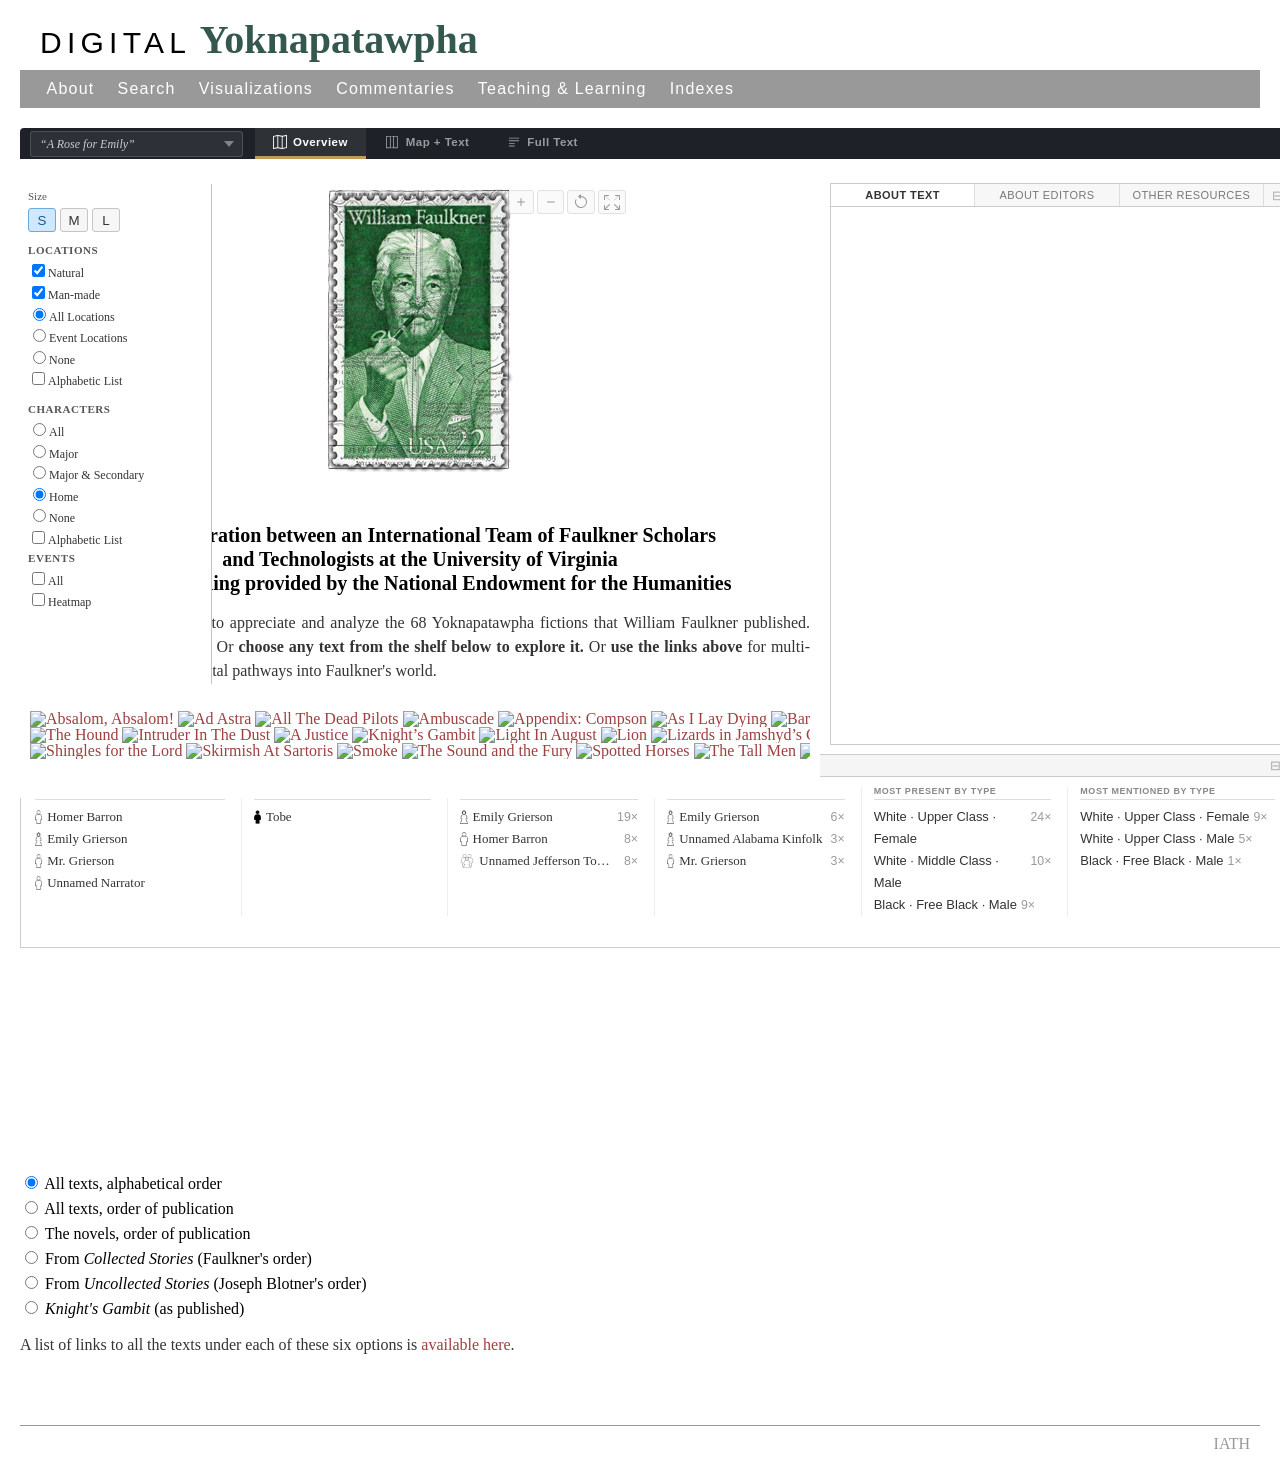
==== commit 6a8dc268: "fix: implement map canvas resize with proper layer scaling - Add scale calculation: newScale = 0.305" ====
--- a/a_rose_for_emily_model/DIGITAL Yoknapatawpha.html
+++ b/a_rose_for_emily_model/DIGITAL Yoknapatawpha.html
@@ -1,4 +1,4 @@
-<!DOCTYPE html>
+﻿<!DOCTYPE html>
 <!-- saved from url=(0043)https://faulkner.iath.virginia.edu/?text=RE -->
 <html lang="en"><head><meta http-equiv="Content-Type" content="text/html; charset=UTF-8">
 	  <title>DIGITAL Yoknapatawpha</title>
@@ -461,10 +461,12 @@
 					if (_t['page_start'] && _t['page_stop']) {
 						_pubHdr += '<span class="ft-pub-row"><span class="ft-pub-label">Pages: </span>' + _t['page_start'] + '&#x2013;' + _t['page_stop'] + '</span>';
 					}
+					_pubHdr += '<span class="ft-pub-row"><span class="ft-pub-label">Manuscript images: </span><a href="https://faulkner.drupal.shanti.virginia.edu/node/7862?canvas" target="_blank" rel="noopener">View manuscript images at Digital Yoknapatawpha</a></span>';
 					_pubHdr += '</div>';
 
 					// Build citation block
 					var _citeHtml = '<div id="ft-cite-block">';
+					_citeHtml += '<p class="ft-cite-note">These citations refer to the <em>Digital Yoknapatawpha</em> database entry and editorial annotations for this story &mdash; not to Faulkner\u2019s original text.</p>';
 					_citeHtml += '<div class="ft-cite-tabs">';
 					_citeHtml += '<button class="ft-cite-tab active" data-style="mla">MLA</button>';
 					_citeHtml += '<button class="ft-cite-tab" data-style="apa">APA</button>';
@@ -1169,7 +1171,7 @@
 
 			function parseDate(str) {
 			    var mdy = str.split('-');
-				var o = Date.UTC(date_start,01,01)/86400000.0;  // 86400000.0 milliseconds in day
+				var o = Date.UTC(date_start,1,1)/86400000.0;  // 86400000.0 milliseconds in day
 					// console.log(o);
 					if (parseInt(mdy[0]) < date_start) {
 						// mdy = ['1799','6','1']
@@ -1789,8 +1791,8 @@
 				$('#dates').css('border-top','2px solid black');
 				$('#dates').css('margin-top','25px');
 				// $('#dates').css('background-image', 'url(heat-ticks.png)');
-				b = Date.UTC(1929,01,01)/86400000.0;
-				e = Date.UTC(1962,01,01)/86400000.0;
+				b = Date.UTC(1929,1,1)/86400000.0;
+				e = Date.UTC(1962,1,1)/86400000.0;
 				diff = e-b;
 				
 				$("<div class=\"first_event tick\" style=\"left:"+800/diff*((365))+"px;width:1px\"></div>").appendTo('#dates');
@@ -1916,13 +1918,13 @@
     <link rel="stylesheet" href="./DIGITAL Yoknapatawpha_files/family.css">
     <link rel="stylesheet" href="./dy-mockup.css">
 
-  <!-- Microsoft Clarity — replace YOUR_CLARITY_PROJECT_ID with your project ID from clarity.microsoft.com -->
+  <!-- Microsoft Clarity -->
   <script type="text/javascript">
     (function(c,l,a,r,i,t,y){
         c[a]=c[a]||function(){(c[a].q=c[a].q||[]).push(arguments)};
         t=l.createElement(r);t.async=1;t.src="https://www.clarity.ms/tag/"+i;
         y=l.getElementsByTagName(r)[0];y.parentNode.insertBefore(t,y);
-    })(window, document, "clarity", "script", "YOUR_CLARITY_PROJECT_ID");
+    })(window, document, "clarity", "script", "wmh6ctudg9");
   </script>
 
   </head>
@@ -2042,12 +2044,12 @@
 <div id="header_menu_background" style="display: none;"></div>
 
 <div class="header_menu_button_and_content">
-	<div class="header_menu_button" id="hmb_1" onclick="open_menu_item(&#39;hmc_1&#39;)"><span class="a_span">About</span></div>
+	<div class="header_menu_button" id="hmb_1" onclick="open_menu_item('hmc_1')"><span class="a_span">About</span></div>
 	<div class="header_menu_content" id="hmc_1" style="display: none;">
 		<p><img src="./DIGITAL Yoknapatawpha_files/DYHEADER.jpg" alt="DY Header" title="DY Header"></p><table><tbody><tr><td><p>[<em>The most efficient way to learn how to read and use our maps of Faulkner's fictions is to view the 11-minute "</em>Demo<em>" available on each map page.  The point of this essay is to explain the interpretive policies and editorial practices that we used to create the maps.</em>]</p></td></tr></tbody></table><h2 style="text-align: center;">About These Text Maps</h2><table><tbody><tr><td><p> &nbsp; &nbsp; The <em>Digital Yoknapatawpha</em> project begins with the conviction that the world Faulkner created in the last century still has a lot to teach us about the powers of the human imagination and the struggles of American culture.  On the other hand, our goal is to re-present that world as much as possible in its own terms rather than ours - a distinction that requires explaining right at the outset.  Faulkner's ideas about race, to take a particularly problematic example, while widely shared in his time, are essentially alien to the preconceptions of our own era.  If the non-white inhabitants of Yoknapatawpha were real, we would probably refer to them as African American and Indigenous people.  But they are characters, not people, and so our default labels for them are Negroes and Indians, terms that keep our Character database closer to Faulkner's texts.  Similarly, the icons we use to display characters might look stereotypical, and even offensive -</p><div style="width: 100%; text-align: center;"><img src="./DIGITAL Yoknapatawpha_files/LegendMAA.png" alt="Asian Male Icon" title="Asian Male Icon"> &nbsp;  &nbsp;  &nbsp; <img src="./DIGITAL Yoknapatawpha_files/LegendFRR.png" alt="Indian Female Icon" title="Indian Female Icon"> &nbsp;  &nbsp;  &nbsp; <img src="./DIGITAL Yoknapatawpha_files/LegendMBB.png" alt="Negro Male Icon" title="Negro Male Icon"> &nbsp;  &nbsp;  &nbsp; <img src="./DIGITAL Yoknapatawpha_files/LegendFWW.png" alt="White Female Icon" title="White Female Icon"></div><p>But when you see them on the maps, remember that they do not represent a person, but a character born from Faulkner's imagination.  He - or at least the culture he depicts in the fictions - did sort humanity into these four colors: when Brother Fortinbride preaches a eulogy for Rosa Millard, he pictures her in heaven, "where there are men women and children, black white yellow or red, waiting for her to tend" (<em>The Unvanquished</em>, 158).  (And yes, Yoknapatawpha has one Asian American inhabitant, the unnamed "Chinese laundryman" mentioned in <em>The Town</em>, 321).  Of course, "black" and "white" were the arbitrary and absolute categories that mattered most in Faulkner's world.  While Jim Crow laws didn't keep people from having sex across the color line, the children of these interracial couplings were labeled with a set of terms - mulatto, quadroon, octoroon - that preserved the line itself.  Even an octoroon (someone with 7 white and 1 black great-grandparents) was legally "black" in Faulkner's South.  In his art Faulkner often challenges this racist practice - think Bon in <em>Absalom, Absalom!</em> for example - but even as he does so he perpetuates its categories; Bon's wife in <em>Absalom!</em> is inevitably referred to, in the novel and even by most Faulkner scholars, as his "octoroon mistress."  The icons we constructed to represent the mixed race characters in the fictions -</p><div style="width: 100%; text-align: center;"><img src="./DIGITAL Yoknapatawpha_files/LegendFBW.png" alt="NegroWhite FemaleIcon" title="NegroWhite Female Icon"> &nbsp;  &nbsp;  &nbsp; <img src="./DIGITAL Yoknapatawpha_files/LegendMRW.png" alt="IndianWhite Male Icon" title="IndianWhite Male Icon"> &nbsp;  &nbsp;  &nbsp; <img src="./DIGITAL Yoknapatawpha_files/LegendFBR.png" alt="NegroIndian Female Icon" title="NegroIndian Female Icon"> &nbsp;  &nbsp;  &nbsp; <img src="./DIGITAL Yoknapatawpha_files/LegendRWB.png" alt="Multiracial Male Icon" title="Multiracial Male Icon"></div><p> - at least make the mixed race characters easy to spot on the maps and at the same time call attention to the <em>un</em>reality or socially constructed nature of fitting the rich range of his characters into this kind of grid.</p><p>"Race" is one of the 64 fields in our Location, Character and Event databases.  Users of DY will ultimately decide the value of separating Faulkner's fictions into these parts in order to re-assemble and display them in our interactive maps and other visualization programs.  Right now my task is to discuss the other fields that don't necessarily explain themselves.</p><h3 style="text-align: center;">Locations</h3><p> &nbsp; &nbsp; We have tried to display on our maps all the places that the fictions either use as settings or refer to. By our count, that's about 990 total locations in and out of Yoknapatawpha, many of which are used in multiple texts. The Location icons sort these places into 11 categories - </p><div style="width: 100%; text-align: center;"><img src="./DIGITAL Yoknapatawpha_files/LegendCabin.png" alt="Cabin" title="Cabin"> &nbsp; <img src="./DIGITAL Yoknapatawpha_files/LegendCemetery.png" alt="Cemetery" title="Cemetery"> &nbsp; <img src="./DIGITAL Yoknapatawpha_files/LegendChurch.png" alt="Church" title="Church"> &nbsp; <img src="./DIGITAL Yoknapatawpha_files/LegendEvent.png" alt="Event" title="Event"> &nbsp; <img src="./DIGITAL Yoknapatawpha_files/LegendFarm.png" alt="Farm" title="Farm"> &nbsp; <img src="./DIGITAL Yoknapatawpha_files/LegendHouse.png" alt="House" title="House"> &nbsp; <img src="./DIGITAL Yoknapatawpha_files/LegendMansion.png" alt="Mansion" title="Mansion"> &nbsp; <img src="./DIGITAL Yoknapatawpha_files/LegendOffice_Store.png" alt="Office/Store" title="Office/Store"> &nbsp; <img src="./DIGITAL Yoknapatawpha_files/LegendOtherStructure.png" alt="Other Structure" title="Other Structure"> &nbsp; <img src="./DIGITAL Yoknapatawpha_files/LegendPublicBuilding.png" alt="Public Building" title="Public Building"> &nbsp; <img src="./DIGITAL Yoknapatawpha_files/LegendStatue.png" alt="Statue" title="Statue"></div><p> - a small enough set in our judgment to keep the map display from being too visually complex to be legible.  However, using the Locations SEARCH engine you can also filter Locations via 146 more granular <strong>Types</strong>, by means of which, for example, the set represented with the "Public Building" icon is subdivided into "School" or "Jail" and so on.</p><p>For a broader discussion of our maps of Yoknapatawpha, and their relationship to the two maps of the county that Faulkner himself created, see both the "Faulkner &amp; Maps" exhibit in DY's Commentaries section and the "Mapping the Story" explanations that you'll find in many of our Notes on the Texts. The first point to establish here is that each of the project's 68 maps, along with all the data that is associated with it, is specific to a particular text; this means that those 990 locations appear in 2419 text-based Location entries, which can and often do vary.  Take the <strong>Status</strong> field for the "Sartoris Plantation," a Location which Faulkner uses in 15 fictions. Although <em>Flags in the Dust </em>mentions that John Sartoris "rebuilt" the plantation's 'big house' after the Yankees burned it down during the Civil War (8), the rebuilt Sartoris mansion is there from the beginning to the end of <em>Flags</em> - so in the data for that text its Status is "Continuous."  It is "Destroyed" in "Retreat," the short story that ends with the Union soldiers setting it on fire.  It is "Destroyed and Rebuilt" in <em>The Unvanquished</em>, which includes the scene of its burning but also the new house that rises again from those ashes.  (The maps allow you to get from a Location - the "Sartoris Plantation" in <em>Flags</em>, say - to a Cumulative Location entry, where you can see the other 14 times Faulkner re-uses and often revises this setting in the different texts.)</p><p>Since "Yoknapatawpha" is a place that has no physical existence, deciding the location of each Location is always an interpretive act.  The <strong>Authority</strong> field identifies the basis on which our decision was made in each case.  The "Sartoris Plantation" actually appears on both of Faulkner's maps, right where the text of <em>Flags</em> says it is, "four miles away" from Jefferson (76) - so in this case our Authority for its position is "Faulkner map."  But in some cases a Location moves from the place Faulkner assigns it on his maps.  Take for example the "Armstids' Farm."  On Faulkner's 1936 map it lies northeast of Frenchman's Bend on the road that Lena Grove is walking on when <em>Light in August</em> begins, and "Faulkner map" is our Authority for its position on the map of that novel.  But when the farm appears in the earlier <em>As I Lay Dying</em>, it is clearly south of the Bend, adjacent to the river that the Bundrens cross on their journey to town; there the Authority is "Context (text, as interpreted)."  In at least several hundred cases we have no clear evidence, either within a text or on a map, on which to decide where to put a Location; in those cases we acknowledge that we are making an educated guess by identifying our Authority as "Speculation."  If you want to see exactly how often this happens, use the Locations SEARCH engine and filter for Authority=Speculation. And it's important to say that even when a map or a text provides good or at least some evidence, mapping the places used as settings or simply referred to in the texts is an inexact process.  There is no GPS system that works in Yoknapatawpha.</p><h3 style="text-align: center;">Characters</h3><p> &nbsp; &nbsp; From the beginning one of the project's goals was to take advantage of the storage and organizational capacities of electronic technology to identify every single character or group, named or unnamed, present or only mentioned, that appears in the fictions.  Of course we can't claim to have done that, but so far our Character database contains over 3700 separate characters or groups, and almost 5000 Character entries.  That difference of 1300, of course, is because many of those 3700 characters recur in multiple texts, and as with Locations, each time someone appears in <em>a</em> text, we create a entry based on that appearance; these are then aggregated in the Cumulative Character Index. Though we gratefully acknowledge how helpful the previous scholarship about Faulkner's characters has been (see the project's Bibliography), 3700 is a much larger number than any previous index or guide contains.&nbsp; Those focus almost entirely on <em>named</em> characters, and so misrepresent Faulkner's world in significant ways.&nbsp; Most of them include, for example, the peripheral Baron von Rickthofen - the German aviator who taught the pilot who shot down Johnny Sartoris in <em>Flags in the Dust</em> - but not the Unnamed Ford Driver who caused the accident in which Old Bayard dies nor the Unnamed Blind Negro Musician who begs outside Rogers' restaurant, though if Von Rickthofen evokes the aristocratic past that haunts the novel, these other characters are resonant symbols of modernity, of the class and racial disorder that defines the novel's present.&nbsp; Given the realities of print publication, including page limits, it's understandable that those earlier character indices left so much out, but our nearly 2500 Unnamed characters help us re-present the racial and socio-economic demographics of Yoknapatawpha more accurately, and in particular make its Negro population much more visible.</p><p>The 27 data fields we use to analyze each Character contain a number of interpretive assumptions that need to be made explicit.  I've already discussed the <strong>Race</strong> field, but still need to acknowledge that it is our practice to assume that when a character's race is not made explicit by a narrator or clearly implied by the narrative context, that character is "White."  Our policy here follows what we take to be Faulkner's own practice throughout the fictions.  The situation with <strong>Ethnicity</strong> - another of those 27 - is the same: Faulkner's fiction calls attention to someone's ethnicity ('Jewish,' say, or 'Chinese') only when it's not the 'Scotch', 'Scotch-Irish' or 'Anglo-Saxon' norm for the white population of his county; unless the text makes an ethnicity explicit, we leave the field blank.  We decided, however, that like Name, Gender, Rank, Class, Vitality and several other fields, in Faulkner's imagination every character has a race, and so in DY "Race" is a required field, though the field's menu also includes "Indeterminable," a category which we deploy in a few cases besides Joe Christmas.</p><p><strong>Rank</strong> allows us to register how important a Character's role is in a particular text.  "Major," "Secondary" and "Minor" are probably self-explanatory - though again it's important to note that each Character entry is text-specific, so Colonel John Sartoris for example is Major in <em>The Unvanquished</em>, Secondary in "Ambuscade," and Minor in "<em>The Sound and the Fury</em>.  It's equally important to acknowledge that these determinations are interpretive acts that can be second-guessed, and can be defended only on the basis of their interpretive utility.&nbsp; Rank includes a fourth option:  in "Barn Burning" Colonel Sartoris is "Peripheral" - that is, a character who is referred to but never appears in a text.  Unlike some of the published guides to Faulkner's characters, we don't include as "Characters" people like Cincinnatus or characters from other texts like Emma Bovary; in DY people who are mentioned but could never appear in Faulkner's world are included as Keywords, which we'll talk about <em>below</em>, under <strong>Events</strong>.</p><p>DY's <strong>Vitality</strong> field includes a pair of categories that are definitely not self-explanatory.  We decided to include "Dead-ghost" and "Alive-ghost" among the other options (Alive, Dead, Dies, Born, Born-and-Dies) as a way to capture one of the most distinctive characteristics of the world Faulkner created: the role played by what or who is 'not-there.'  This of course includes "the past [that] is never dead," but also characters who are gone yet continue to haunt the present.  Here again John Sartoris - and, interestingly, his namesake Johnny Sartoris - are cases in point.  Caddy Compson also belongs in this cohort: the first two of these are dead before <em>Flags in the Dust</em> begins, and Caddy, though still alive, has disappeared from her brothers' lives before any of their sections begin in <em>The Sound and the Fury</em>, but all three of them are obsessively 'there' in the minds of other characters, absent and present at the same time.  There aren't many of these characters, and I can understand that the categories themselves might seem arbitrary or whimsical, but this is another example of our attempt to keep our data as close to the fictions as possible.</p><p>In our scheme <strong>Class</strong> in Faulkner's world is inextricably linked to Race.  White Characters can belong to any of 5 categories: Upper, Middle, Lower, Yeoman and Poor White.  In our judgment Faulkner's concept of the Upper class is essentially restricted to the members of the Yoknapatawpha families that owned property and slaves before the Civil War. The way we defined this for ourselves was: is a Character someone Virginia Sartoris Du Pre would invite to sit at her dinner table? They can be poor or even politically powerless, like Miss Emily Grierson, but their class status is not dependent on present-day wealth or power. Characters born outside this cohort can be rich or hold important offices but are Middle class at best, and (again in our judgment) in Faulkner's world the idea of the 'middle class' is considerably smaller than in most Americans' minds.  The majority of the white characters we identify as Lower class.  Like Faulkner's idea of a gentry, the concept of Yeomanry is also imported from England; Faulkner himself does not use the term, but the critic Cleanth Brooks is right to use it to characterize families like the MacCallums or even, in at least two short stories, the moneyless Griers: families who embody the best virtues of the South's traditional culture, including a willingness to fight for their values - an association with military service that actually links them to the original 14th century British definition of 'yeomanry.'  Although class status in Faulkner's world often seems fixed by birth, some of his major characters clearly move across class lines, so our fields include a way to acknowledge when a character changes class within a text.  But this possibility, of movement between classes, explains why we created separate Class categories for Indians and Negroes.  If Faulkner's white South is quasi-aristocratic, the native American society he depicts is literally an aristocracy and so in our minds requires a different set of choices: Chief, Tribal Leader (a member of the chief's family), and Tribal Member.  And given the Jim Crow social order depicted by Faulkner it strikes us as simply inappropriate to imply the possibility of socio-economic movement for black characters.  Again, it isn't whether we think African Americans - in the South or anywhere - can't change classes, but whether Faulkner's fictions ever depict or even conceive such a possibility.   In the data are one Upper and one Lower class black characters: both appear in "That Evening Sun" in the fairy tale that the black woman Nancy creates out of her imaginatively frantic desire to escape the real circumstances of her life (and here I can mention another Character field, the awkwardly named <strong>Ontological Status</strong> field, which includes "Character created by another Character" along with "Historical" and "Literary").  Four black characters are identified as Middle class.  Otherwise we label all the Negro characters as either Enslaved or Free Black; for Negro characters the only times in which we check the "Character changes class in this text" box is when a fiction depicts someone Enslaved at the beginning and Free by the end as a result of emancipation or self-emancipation.</p><p>Let me end this section with a much less controversial decision on our part.  It seemed worthwhile to include <strong>Occupation</strong> among our Character fields.  The U.S. Bureau of Labor Statistics offered a ready-made set of categories in its index, so we relied on the nine occupational areas into which that agency sorts out the ways people make money - but it was immediately apparent to us that, at least as far as Faulkner's world was concerned, they had left out a crucial one: Crime.  So we added that, and then, as a gesture toward the complexity of that world, also added Other.  Less controversial, however, does not mean purely objective.  Take the occupation of "blacksmith" - should this go under 'Sales and Service,' or 'Production,' or - as we ultimately decided - 'Transportation'?  And while we believe that as long as we are consistent throughout the database about such editorial choices, you will find them useful, given the fact that 30 scholars entered Character data over almost a decade, we know consistency - like objectivity or thoroughness - remains a goal that is still imperfectly achieved.</p><h3 style="text-align: center;">Events</h3><p> &nbsp; &nbsp;   In the third database that provides information to the map displays are the 8400 Events into which we divide 'what happens' in the fictions. DY's instruction manual for creating these entries defines an "Event" as an episode that takes place at 1 Location during 1 unbroken length of time using 1 narrative technique - that is, we create a new Event each time the setting or time frame or narrative technique changes.  For example, the different <strong>Narrative Status</strong> options are: "Narrated" (by a first- or third-person narrator), "Told" (by a character in the text), "Remembered" (by a character), "Hypothesized" (by a character or characters), and "Narrated+Consciousness" (when a passage combines narration with the stream-of-consciousness technique that Faulkner learned from James Joyce).  Since narrative discontinuity, temporal disruption and perspectival multiplicity are hallmarks of Faulkner's experimental style, the lines between "Events" are not bright or impermeable.&nbsp; Think, for example, of the parts of the story of Thomas Sutpen in <em>Absalom!</em> that are 'told by Quentin to Shreve, as Quentin was told by his father Mr. Compson what he was told by <em>his</em> father, General Compson'!&nbsp; As always, however, our goal is interpretive utility: to re-present the stories in ways that can be displayed graphically, allowing users to see, for instance, how frequently a particular text moves backwards as well as forwards in time.</p><p>Every Event is therefore assigned a date, though often this data point - even more often than the points in space that Locations occupy - requires an act of editorial interpretation.  Faulkner's texts typically allow us to be reasonably certain about the temporal relationship between events (this, then that), but chronological markers are often broad or vague ("Spring," say, or "a year later," and so on).  Scholars have argued for decades about which decade the main events of <em>The Hamlet</em> take place in, and if it's definite that <em>As I Lay Dying</em> takes place in "July," there's no way to know for sure exactly what year Faulkner had in mind.  In many cases we simply provide a date range (yyyy-01-01 - yyyy-12-31, for example, is how we indicate "we think this happened sometime in yyyy").  In other cases we did not feel we could not be even that specific; on the chronological timeline you will occasionally see an Event plotted in this fashion -</p><div style="width: 100%; text-align: center;"><img src="./DIGITAL Yoknapatawpha_files/AboutLegendHatching.jpg" alt="Indeterminate Date Range" title="Indeterminate Date  Range"></div><p>- which is how we indicate an especially "Indeterminate Date Range."  This instance is from "A Rose for Emily": the Event when "old lady Wyatt," Emily's aunt, went "completely crazy at last" (123). And in the more problematic cases our Note on the Text includes a section on "Dating the Story" in which we go into some detail about our reasons for deciding, for example, that most of <em>The Hamlet</em> takes place in the late 1890s.  But almost all our dates are offered with the proviso that like so much else in Faulkner's world, the chronology of Yoknapatawpha is ambiguous, and we don't claim our decisions are the only possible ones.</p><p>The textual bases for DY are the paperback editions of the 'Corrected Texts' prepared by Noel Polk that Vintage International has brought out for 21st century readers - that "(123)" in the previous paragraph for example references "A Rose for Emily" in the 1995 Vintage edition of <em>Collected Stories of William Faulkner </em> - but each Event is also identified by its <strong>First 8-10 words</strong> and by a <strong>Summary</strong> of what happens in it.  Understandably, when we began sharing our plans for DY with the larger community of Faulkner scholars there was considerable concern that it might provide students in particular with an alternative to <em>reading</em> Faulkner.  Our Event Summaries, however, are designed to give readers of Faulkner enough information to recognize an episode, but like DY as a whole, our intention is to enhance their reading experience, not to replace it.</p><p>The entry for each Event also includes one or more <strong>Keywords</strong>.  These allow you to use the project's Search Events function to search the Yoknapatawpha fictions for recurring themes, motifs, techniques and so on, using a set of tags supplied by the editors of each text.  Keywords are explained in more detail at the Search Events page, but here are some examples of what you can search for and, theoretically at least, find every instance of in the canon; I'll list them according to the 3-part structure we evolved for our Keywords but you can search each of them as a single term: Environments&gt;Time of Day&gt;Twilight; Actions&gt;Economic&gt;Shopping; Cultural Issues&gt;History&gt;Indian Removal; Themes &amp; Motifs&gt;Recurring Tropes&gt;Belatedness; Relationships&gt;Familial&gt;Parents-children; Aesthetics&gt;Genre Conventions&gt;Gothic. Keywords are still (as of June 2021) a work in progress, but we are more than halfway toward our goal to have every Event in every Yoknapatawpha fiction analyzed and keyworded by at least two editors.</p><h3 style="text-align: center;">Instead of a Conclusion</h3><p> &nbsp; &nbsp; The DY team discussed and often debated these concepts in person, in online meetings and in an untold number of emails, throughout the first years of the project.  At one point or another we all became frustrated as the complexities and nuances of the world Faulkner created bumped up against the limits of what we felt we could achieve in virtual reality.  In the end, because one thing we could agree on completely was that consistency was essential, everyone was willing with varying degrees of misgiving and consent to follow the same instructions for pulling that world through our data entry forms into the Location, Character and Event databases.  Faulkner created his world almost entirely by himself, but DY is a thoroughly collaborative effort.  It's only fair to the rest of the collaborators, however, to say that the ultimate responsibility for the decisions we made about how to re-present Yoknapatawpha, for what we did and didn't do, belongs to me.&nbsp; One of the consolations you have when you work on Faulkner is the high regard in which he himself always held 'failure.' — Stephen Railton</p><p> &nbsp; &nbsp; Citing this source:<br>Stephen Railton, "About the Text Maps." <em>Digital Yoknapatawpha</em>, University of Virginia, <a href="https://faulkner.drupal.shanti.virginia.edu/content/aboutrecurringevents">https://faulkner.drupal.shanti.virginia.edu/content/aboutrecurringevents</a> (Date added to project: 2021)</p></td></tr></tbody></table>	</div>
 </div>
 <div class="header_menu_button_and_content">
-	<div class="header_menu_button" id="hmb_2" onclick="open_menu_item(&#39;hmc_2&#39;)"><span class="a_span">Demo</span></div>
+	<div class="header_menu_button" id="hmb_2" onclick="open_menu_item('hmc_2')"><span class="a_span">Demo</span></div>
 	<div class="header_menu_content" id="hmc_2" style="display: none;">
 		<video id="hmc_2_video" controls="">
 			<source src="http://faulkner.iath.virginia.edu/demo/TextMapDemo.mp4">
@@ -2056,7 +2058,7 @@
 	</div>
 </div>
 <div class="header_menu_button_and_content">
-	<div class="header_menu_button" id="hmb_3" onclick="open_menu_item(&#39;hmc_3&#39;)"><span class="a_span">Legend</span></div>
+	<div class="header_menu_button" id="hmb_3" onclick="open_menu_item('hmc_3')"><span class="a_span">Legend</span></div>
 	<div class="header_menu_content" id="hmc_3" style="display: none;">
 		<h2 style="text-align: center;">Legend</h2><table><tbody><tr><td colspan="2"><strong> &nbsp; &nbsp; &nbsp; &nbsp; Map Features</strong></td></tr><tr><td><img src="./DIGITAL Yoknapatawpha_files/LegendPath.jpg" alt="Path" title="Path"></td><td>A path through the forest surrounding the settlement that became Jefferson.<br>This image also shows how we fade features that lie outside the scope of the text being mapped.</td></tr><tr><td><img src="./DIGITAL Yoknapatawpha_files/LegendRoad.jpg" alt="Road" title="Road"></td><td>Roads.&nbsp; Except for the roads in the town of Jefferson after 1920 or so, all the roads in Yoknapatawpha are unpaved - though gradually improved with gravel and better grading over time.</td></tr><tr><td><img src="./DIGITAL Yoknapatawpha_files/LegendRailroad.jpg" alt="Railroad" title="Railroad"></td><td>Railroad.&nbsp; The one that Colonel Sartoris built after the Civil War.</td></tr><tr><td><img src="./DIGITAL Yoknapatawpha_files/LegendBridge.jpg" alt="Bridge" title="Bridge"> &nbsp; <img src="./DIGITAL Yoknapatawpha_files/LegendFord.jpg" alt="Ford" title="Ford"></td><td><em>Left</em>: Bridge.  Not all the streams in Yoknapatawha are bridged; the image <em>at right</em> shows fords across two roads.</td></tr><tr><td><img src="./DIGITAL Yoknapatawpha_files/LegendNaturalFeatures.jpg" alt="Natural Features" title="Natural Features"></td><td>Our maps display natural features in three colors.<br>Here you can see trees (green), a hill (brown) and a stream (blue).</td></tr><tr><td><img src="./DIGITAL Yoknapatawpha_files/LegendWater.jpg" alt="Water Features" title="Water Features"> &nbsp; <img src="./DIGITAL Yoknapatawpha_files/LegendSwamp.jpg" alt="Swamp" title="Swamp"></td><td><em>Left</em>: water features include Yoknapatawpha's two rivers, its creeks (or "branches"), springs and "sloughs" (one slough is shown here, alongside the county's northern river).  <em>Right</em>: a swamp.</td></tr><tr><td><img src="./DIGITAL Yoknapatawpha_files/LegendCultivatedFields.jpg" alt="Cultivated Fields" title="Cultivated Fields"></td><td>Cultivated fields.&nbsp; The original forests were cut down to create them; we include them in the category of "man-made locations."</td></tr><tr><td colspan="2"><strong> &nbsp; &nbsp; &nbsp; &nbsp; Locations</strong></td></tr><tr><td><img src="./DIGITAL Yoknapatawpha_files/LegendCabin.png" alt="Cabin" title="Cabin"></td><td>Cabin.</td></tr><tr><td><img src="./DIGITAL Yoknapatawpha_files/LegendCemetery.png" alt="Cemetery" title="Cemetery"></td><td>Cemetery.</td></tr><tr><td><img src="./DIGITAL Yoknapatawpha_files/LegendChurch.png" alt="Church" title="Church"></td><td>Church.</td></tr><tr><td><img src="./DIGITAL Yoknapatawpha_files/LegendEvent.png" alt="icon"></td><td>Event.  We use this icon to identify locations that can't be represented by the other icons.</td></tr><tr><td><img src="./DIGITAL Yoknapatawpha_files/LegendFarm.png" alt="icon"></td><td>Farm.</td></tr><tr><td><img src="./DIGITAL Yoknapatawpha_files/LegendHouse.png" alt="icon"></td><td>House.</td></tr><tr><td><img src="./DIGITAL Yoknapatawpha_files/LegendMansion.png" alt="icon"></td><td>Mansion.  Sometimes this also represents an entire plantation as well as the "big house" there.</td></tr><tr><td><img src="./DIGITAL Yoknapatawpha_files/LegendOffice_Store.png" alt="icon"></td><td>Office or store.</td></tr><tr><td><img src="./DIGITAL Yoknapatawpha_files/LegendOtherStructure.png" alt="icon"></td><td>Other structure.  This category includes Jefferson's water tower, or a lumber mill, a cotton house, a kitchen, a hunting camp and so on.</td></tr><tr><td><img src="./DIGITAL Yoknapatawpha_files/LegendPublicBuilding.png" alt="icon"></td><td>Public building.  This includes the courthouse at the center of the county and town, a school, a post office, the jail and so on.</td></tr><tr><td><img src="./DIGITAL Yoknapatawpha_files/LegendStatue.png" alt="icon"></td><td>Statue or monument.</td></tr><tr><td><img src="./DIGITAL Yoknapatawpha_files/YokInset.png" alt="Yoknapatawpha Inset" title="Yoknapatawpha Inset"></td><td>A Yoknapatawpha Location that appears on an inset map.</td></tr><tr><td><img src="./DIGITAL Yoknapatawpha_files/OutOfYok.png" alt="Out of Yoknapatawpha" title="Out of Yoknapatawpha"></td><td>Any out of Yoknapatawpha Location, whether on an inset map or the REGION, NATION or WORLD maps.</td></tr><tr><td colspan="2"><strong> &nbsp; &nbsp; &nbsp; &nbsp; Characters</strong></td></tr><tr><td><img src="./DIGITAL Yoknapatawpha_files/LegendMAA.png" alt="Asian Male Icon" title="Asian Male Icon"> &nbsp; <img src="./DIGITAL Yoknapatawpha_files/LegendFAA.png" alt="Asian Female Icon" title="Asian Female Icon"></td><td>The male and female icons for individual characters identified as Asian.</td></tr><tr><td><img src="./DIGITAL Yoknapatawpha_files/LegendMRR.png" alt="Indian Male Icon" title="Indian Male Icon"> &nbsp; <img src="./DIGITAL Yoknapatawpha_files/LegendFRR.png" alt="Negro Female Icon" title="Indian Female Icon"></td><td>The male and female icons for individual characters identified as Indian.</td></tr><tr><td><img src="./DIGITAL Yoknapatawpha_files/LegendMBB.png" alt="Negro Male Icon" title="Negro Male Icon"> &nbsp; <img src="./DIGITAL Yoknapatawpha_files/LegendFBB.png" alt="Negro Female Icon" title="Negro Female Icon"></td><td>The male and female icons for individual characters identified as Negro.</td></tr><tr><td><img src="./DIGITAL Yoknapatawpha_files/LegendMWW.png" alt="White Male Icon" title="White Male Icon"> &nbsp; <img src="./DIGITAL Yoknapatawpha_files/LegendFWW.png" alt="White FemaleIcon" title="White Female Icon"></td><td>The male and female icons for individual characters identified as White.</td></tr><tr><td><img src="./DIGITAL Yoknapatawpha_files/LegendMBW.png" alt="NegroWhite Male Icon" title="NegroWhite Male Icon"> &nbsp; <img src="./DIGITAL Yoknapatawpha_files/LegendFBW.png" alt="NegroWhite FemaleIcon" title="NegroWhite Female Icon"></td><td>The male and female icons for individual characters identified as biracial: Negro and White.</td></tr><tr><td><img src="./DIGITAL Yoknapatawpha_files/LegendMRW.png" alt="IndianWhite Male Icon" title="IndianWhite Male Icon"> &nbsp; <img src="./DIGITAL Yoknapatawpha_files/LegendFRW.png" alt="IndianWhite FemaleIcon" title="IndianWhite Female Icon"></td><td>The male and female icons for individual characters identified as biracial: Indian and White.</td></tr><tr><td><img src="./DIGITAL Yoknapatawpha_files/LegendMBR.png" alt="NegroIndian Male Icon" title="NegroIndian Male Icon"> &nbsp; <img src="./DIGITAL Yoknapatawpha_files/LegendFBR.png" alt="NegroIndian Female Icon" title="NegroIndian Female Icon"></td><td>The male and female icons for individual characters identified as biracial: Negro and Indian.</td></tr><tr><td><img src="./DIGITAL Yoknapatawpha_files/LegendMI.png" alt="Male Racially Ambiguous Icon" title="Male Racially Ambiguous Icon"> &nbsp; <img src="./DIGITAL Yoknapatawpha_files/LegendFI.png" alt="Female Racially Ambiguous Icon" title="Female Racially Ambiguous Icon"></td><td>The male and female icons for a character whose racial identity cannot be determined.  We use this very sparingly.&nbsp; In Faulkner's world race is a very determinant category, although he typically specifies race only when someone is 'not white' - Indian, Negro, mulatto, quadroon, Japanese and so on.  Nearly every character whose race is not made explicit is unquestionably imagined as white.  But Joe Christmas falls between these categories, and there are a few other instances when we didn't feel comfortable assigning <em>a</em> race.</td></tr><tr><td><img src="./DIGITAL Yoknapatawpha_files/LegendRWB.png" alt="Multiracial Male Icon" title="Multiracial Male Icon"></td><td>The icon for the very few characters who are identified as multi-racial: Indian, White and Black.</td></tr><tr><td><img src="./DIGITAL Yoknapatawpha_files/LegendGroupMA.png" alt="All-male Group Icon" title="All-male Group Icon"></td><td>When two or more unnamed characters appear together, we use group icons to represent them.  <em>At left</em>: the icon for a group identified as all-male (and Asian).  This and the next 4 icons indicate the five categories of group icons you'll see. In this all-male category and the next two (all-female and both genders), each of the four races in the fictions have their own icons.</td></tr><tr><td><img src="./DIGITAL Yoknapatawpha_files/LegendGroupFR.png" alt="All-female Group Icon" title="All-female Group Icon"></td><td>The icon for groups that are identified as all-female.</td></tr><tr><td><img src="./DIGITAL Yoknapatawpha_files/LegendGroupMFB.png" alt="MaleFemale Group Icon" title="Male Group Icon"></td><td>The icon for groups that are identified as containing both men and women or boys and girls.</td></tr><tr><td><img src="./DIGITAL Yoknapatawpha_files/LegendGroupFMixed.png" alt="Mixed Race Group Icon" title="Mixed Race Group Icon"></td><td>The icon for groups that are identified as mixed-race but single-gender.</td></tr><tr><td><img src="./DIGITAL Yoknapatawpha_files/LegendGroupMixedMixed.png" alt="Mixed Race and Gender Group Icon" title="Mixed Race and Gender Group Icon"></td><td>The icon for groups that are identified as mixed-race and dual-gendered.</td></tr><tr><td colspan="2"><strong> &nbsp; &nbsp; &nbsp; &nbsp; Events</strong></td></tr><tr><td><img src="./DIGITAL Yoknapatawpha_files/LegendFirstEventDate.jpg" alt="Date Story Begins" title="Date Story Begins"></td><td>The vertical line that crosses the timeline below the map indicates the date on which a story begins narratively - that is, the chronological date of its first event. It is always specific to the text being mapped.&nbsp; Here, for example, it indicates that <em>Flags in the Dust</em> - Faulkner's first Yoknapatawpha fiction - opens in 1919, shortly after the end of World War I.</td></tr><tr><td><img src="./DIGITAL Yoknapatawpha_files/LegendCurrentEvent.png" alt="Current Event Splash" title="Current Event Splash"></td><td>When you animate a text, events will display in red - as "splashes" on the map and wider or thinner lines on the timeline - when they first appear.</td></tr><tr><td><img src="./DIGITAL Yoknapatawpha_files/LegendPreviousEvent.png" alt="Current Event Splash" title="Current Event Splash"></td><td>When the next event appears on the map and timeline, the previous one turns purple and remains visible to indicate where the story has been in space and time.</td></tr><tr><td><img src="./DIGITAL Yoknapatawpha_files/LegendDateHatching.jpg" alt="Indeterminate Date" title="Indeterminate Date"></td><td>Most of the dates in DY's Event database are approximate, but when the possible date range is particularly large - more than half a decade - we use this hatching to indicate the uncertainty.</td></tr></tbody></table>	</div>
 </div>
@@ -2114,6 +2116,25 @@
 			<div id="search_criteria" title="Seach Criteria"></div>
 			<div id="event_words"></div>
 
+			<!-- ── Global mode navigation bar ──────────────────────────── -->
+			<div id="dy-global-nav">
+				<select id="dy-story-select" title="Switch to another story in the Digital Yoknapatawpha catalog"></select>
+				<div class="dy-nav-btns">
+					<button class="dy-nav-btn active" data-mode="map" title="Bird's-eye map of Yoknapatawpha with all characters and locations visible">
+						<svg xmlns="http://www.w3.org/2000/svg" width="14" height="14" fill="currentColor" viewBox="0 0 16 16"><path d="M15.817.113A.5.5 0 0 1 16 .5v14a.5.5 0 0 1-.402.49l-5 1a.5.5 0 0 1-.196 0L5.5 15.01l-4.902.98A.5.5 0 0 1 0 15.5v-14a.5.5 0 0 1 .402-.49l5-1a.5.5 0 0 1 .196 0L10.5.99l4.902-.98a.5.5 0 0 1 .415.103M10 1.91l-4-.8v12.98l4 .8zm1 12.98 4-.8V1.11l-4 .8zm-6-.98V1.11l-4 .8v12.98z"/></svg>
+						Overview
+					</button>
+					<button class="dy-nav-btn" data-mode="map-text" title="Map and event list side by side — navigate events and see them on the map">
+						<svg xmlns="http://www.w3.org/2000/svg" width="14" height="14" fill="currentColor" viewBox="0 0 16 16"><path d="M0 1.5A.5.5 0 0 1 .5 1H5a.5.5 0 0 1 .5.5v13a.5.5 0 0 1-.5.5H.5a.5.5 0 0 1-.5-.5zm8 0A.5.5 0 0 1 8.5 1H13a.5.5 0 0 1 .5.5v13a.5.5 0 0 1-.5.5H8.5a.5.5 0 0 1-.5-.5zM1 2v12h3.5V2zm8 0v12h3.5V2z"/><path d="M6.5 1h1a.5.5 0 0 1 0 1h-1a.5.5 0 0 1 0-1m0 13h1a.5.5 0 0 1 0 1h-1a.5.5 0 0 1 0-1"/></svg>
+						Map + Text
+					</button>
+					<button class="dy-nav-btn" data-mode="fulltext" title="Full annotated text with character, location, keyword and narrative markup">
+						<svg xmlns="http://www.w3.org/2000/svg" width="14" height="14" fill="currentColor" viewBox="0 0 16 16"><path d="M2.5 3a.5.5 0 0 0 0 1h11a.5.5 0 0 0 0-1zm0 3a.5.5 0 0 0 0 1h11a.5.5 0 0 0 0-1zm0 3a.5.5 0 0 0 0 1h6a.5.5 0 0 0 0-1zm0 3a.5.5 0 0 0 0 1h6a.5.5 0 0 0 0-1z"/></svg>
+						Full Text
+					</button>
+				</div>
+			</div>
+
 			<div id="content_2">
 
 			<div id="home"> &nbsp; </div>
@@ -2133,7 +2154,6 @@
 		<div id="fulltext-panel" class="dy-map-mode">
 			<div id="ft-panel-header">
 				<button class="ft-panel-tab" data-tab="events" title="Browse all story events and navigate between them">Events</button>
-				<button class="ft-panel-tab" data-tab="text" title="Read the full story text with scroll-based navigation">Text (scroll)</button>
 				<button class="ft-panel-tab" data-tab="text-hl" title="Read the annotated text with highlights for characters, locations, keywords, and narrative markup">Text (highlight)</button>
 				<button class="ft-panel-tab active" data-tab="about-text" title="Background and editorial notes about this story">About Text</button>
 				<button class="ft-panel-tab" data-tab="about-editors" title="Information about the Digital Yoknapatawpha editorial team">About Editors</button>
@@ -2153,12 +2173,30 @@
 					<span id="ft-search-count"></span>
 				</div>
 				<div id="ft-section-nav">
+					<div id="ft-read-mode-btns">
+						<button class="ft-read-mode-btn active" data-rmode="scroll" title="Full Text — read the full text as a continuous stream">
+							<svg xmlns="http://www.w3.org/2000/svg" width="13" height="13" fill="currentColor" viewBox="0 0 16 16"><path fill-rule="evenodd" d="M2 3.5a.5.5 0 0 1 .5-.5h11a.5.5 0 0 1 0 1h-11a.5.5 0 0 1-.5-.5zm0 3a.5.5 0 0 1 .5-.5h11a.5.5 0 0 1 0 1h-11a.5.5 0 0 1-.5-.5zm0 3a.5.5 0 0 1 .5-.5h11a.5.5 0 0 1 0 1h-11a.5.5 0 0 1-.5-.5zm0 3a.5.5 0 0 1 .5-.5h11a.5.5 0 0 1 0 1h-11a.5.5 0 0 1-.5-.5z"/></svg>
+							Full Text
+						</button>
+						<button class="ft-read-mode-btn" data-rmode="section" title="Section — show one section at a time">
+							<svg xmlns="http://www.w3.org/2000/svg" width="13" height="13" fill="currentColor" viewBox="0 0 16 16"><path d="M7.065 1.476A6.5 6.5 0 1 0 14.787 10.5h-1.005A5.5 5.5 0 1 1 7.065 2.48zm-1.8 3.501a4.5 4.5 0 0 0 8.814 1.523H13a3.5 3.5 0 0 1-6.908-.998zM8 4a3 3 0 0 0-.441 5.97l.151.817A4 4 0 1 1 12 8c0 .628-.152 1.222-.421 1.749l-.764-.435A3 3 0 0 0 8 4"/></svg>
+							Section
+						</button>
+						<button class="ft-read-mode-btn" data-rmode="page" title="Page — advance through the text screen by screen">
+							<svg xmlns="http://www.w3.org/2000/svg" width="13" height="13" fill="currentColor" viewBox="0 0 16 16"><path d="M4 0a2 2 0 0 0-2 2v12a2 2 0 0 0 2 2h8a2 2 0 0 0 2-2V2a2 2 0 0 0-2-2zm0 1h8a1 1 0 0 1 1 1v12a1 1 0 0 1-1 1H4a1 1 0 0 1-1-1V2a1 1 0 0 1 1-1"/></svg>
+							Page
+						</button>
+					</div>
+					<span class="ft-sec-sep"></span>
 					<span class="ft-sec-label">Section</span>
 					<button class="ft-sec-btn" data-sec="I">I</button>
 					<button class="ft-sec-btn" data-sec="II">II</button>
 					<button class="ft-sec-btn" data-sec="III">III</button>
 					<button class="ft-sec-btn" data-sec="IV">IV</button>
 					<button class="ft-sec-btn" data-sec="V">V</button>
+					<button class="ft-sec-nav-btn" id="ft-sec-prev" title="Previous section / page">&#9664;</button>
+					<span id="ft-read-pos-label"></span>
+					<button class="ft-sec-nav-btn" id="ft-sec-next" title="Next section / page">&#9654;</button>
 					<span class="ft-sec-sep"></span>
 					<button class="ft-fontsize-btn" id="ft-font-decrease" title="Decrease text size">
 						<svg xmlns="http://www.w3.org/2000/svg" width="14" height="14" fill="currentColor" viewBox="0 0 16 16"><path d="M6.5 12a5.5 5.5 0 1 0 0-11 5.5 5.5 0 0 0 0 11zM13 6.5a6.5 6.5 0 1 1-13 0 6.5 6.5 0 0 1 13 0z"/><path d="M10.344 11.742c.03.04.062.078.098.115l3.85 3.85a1 1 0 0 0 1.415-1.414l-3.85-3.85a1.007 1.007 0 0 0-.115-.1 6.538 6.538 0 0 1-1.398 1.4z"/><path fill-rule="evenodd" d="M3.5 6.5a.5.5 0 0 1 .5-.5h4a.5.5 0 0 1 0 1H4a.5.5 0 0 1-.5-.5z"/></svg>
@@ -2178,7 +2216,6 @@
 					<p>Navigate to an event using the controls below<br>to see the corresponding passage from the story.</p>
 				</div>
 			</div>
-			<div id="ft-continuous-view"></div>
 			<div id="ft-highlight-view"></div>
 			<div id="ft-about-view"></div>
 			<div id="ft-about-editors-view"></div>
@@ -2199,25 +2236,7 @@
 				<div id="it-keywords" class="info-tab-content" data-label="Keywords"></div>
 			</div>
 		</div>
-		<div id="ft-reading">
-			<!-- ── Top control bar ───────────────────────────────────── -->
-			<div id="ft-reading-controls">
-				<!-- Text view tabs -->
-				<div id="ft-reading-tabnav">
-					<span class="ft-reading-tab active" data-rtab="scroll" title="Continuous scrollable view of the full text">Text (scroll)</span>
-					<span class="ft-reading-tab" data-rtab="highlight" title="Annotated text with highlights for characters, locations, keywords, and narrative markup">Text (highlight)</span>
-				</div>
-				<div class="ft-ctrl-sep"></div>
-				<label title="Show pipe markers at event boundaries in the text"><input type="checkbox" id="ft-boundaries-toggle" checked> Event boundaries</label>
-				<!-- Exit back to previous mode -->
-				<button id="ft-exit-btn" title="Return to the previous view">← Exit Full Text</button>
-			</div>
-			<!-- ── Body ───────────────────────────────────────────────── -->
-			<div id="ft-reading-body">
-				<div id="ft-reading-text"></div>
-				<div id="ft-reading-sidebar" class="empty">Scroll through the text to see annotations.</div>
-			</div>
-		</div>
+
 		<!-- ── Fulltext annotation sidebar (fixed right panel) ────── -->
 		<div id="ft-annot-panel"></div>
 			<div id="layers" style="display: block;">
@@ -2311,8 +2330,8 @@
 					<button class="dy-btn" id="dy-next-btn" title="Go to next event"><svg xmlns="http://www.w3.org/2000/svg" width="16" height="16" fill="currentColor" viewBox="0 0 16 16"><path d="M12.5 4a.5.5 0 0 0-1 0v3.248L5.233 3.612C4.693 3.3 4 3.678 4 4.308v7.384c0 .63.692 1.01 1.233.697L11.5 8.753V12a.5.5 0 0 0 1 0z"/></svg></button>
 					<span id="dy-year-display" title="Year of the current event">&mdash;</span>
 					<div id="dy-mode-toggle">
-						<label title="Navigate events in story order as Faulkner wrote them"><input type="radio" name="dy-mode" value="page" checked> Story</label>
-						<label title="Navigate events in chronological order by year"><input type="radio" name="dy-mode" value="chron"> Chron</label>
+						<label title="Navigate events in page order as Faulkner wrote them"><input type="radio" name="dy-mode" value="page" checked> Page order</label>
+						<label title="Navigate events in chronological date order by year"><input type="radio" name="dy-mode" value="chron"> Date order</label>
 					</div>
 					<div id="dy-speed-wrap" title="Adjust how quickly events advance during playback">
 						Slow&nbsp;<input type="range" id="dy-speed-range" min="1" max="5" value="3">&nbsp;Fast
@@ -2322,10 +2341,11 @@
 				<!-- Row 3: event position slider (steps through events in current mode order) -->
 				<div id="dy-tb-slider">
 					<input type="range" id="dy-event-slider" min="0" max="34" value="0" step="1" title="Drag to jump to any event in the story">
+					<div id="dy-slider-ticks"></div>
 				</div>
 				<!-- Row 4: heatmap canvas + year labels -->
 				<div id="dy-tb-dates">
-					<canvas id="dy-heat-canvas" height="56" title="Temporal heat map — darker areas indicate years with more events. Click to jump to an event."></canvas>
+					<canvas id="dy-heat-canvas" height="25" title="Temporal heat map — darker areas indicate years with more events. Click to jump to an event."></canvas>
 					<div id="dy-year-labels"></div>
 				</div>
 			</div>
@@ -2485,7 +2505,7 @@
 
 		<script> document.getElementById('texts_alphabetical-radio').checked = true; </script>
 
-		<div id="text_title_list_button"><p>A list of links to all the texts under each of these six options is <a href="https://faulkner.iath.virginia.edu/?text=RE#" onclick="$(&#39;#text_title_list&#39;).show();return false;">available here</a>.</p></div>
+		<div id="text_title_list_button"><p>A list of links to all the texts under each of these six options is <a href="https://faulkner.iath.virginia.edu/?text=RE#" onclick="$('#text_title_list').show();return false;">available here</a>.</p></div>
 
 		<div id="text_title_list"> </div>
 
@@ -2514,6 +2534,12 @@
 				<span class="dy-btn-label">Zoom</span>
 				<div class="dy-btn-row">
 					<button id="plus" class="dy-btn" title="Zoom in"><svg xmlns="http://www.w3.org/2000/svg" width="16" height="16" fill="currentColor" viewBox="0 0 16 16"><path d="M8 4a.5.5 0 0 1 .5.5v3h3a.5.5 0 0 1 0 1h-3v3a.5.5 0 0 1-1 0v-3h-3a.5.5 0 0 1 0-1h3v-3A.5.5 0 0 1 8 4"/></svg></button><button id="minus" class="dy-btn" title="Zoom out"><svg xmlns="http://www.w3.org/2000/svg" width="16" height="16" fill="currentColor" viewBox="0 0 16 16"><path d="M4 8a.5.5 0 0 1 .5-.5h7a.5.5 0 0 1 0 1h-7A.5.5 0 0 1 4 8"/></svg></button><button id="reset" class="dy-btn" title="Reset zoom"><svg xmlns="http://www.w3.org/2000/svg" width="16" height="16" fill="currentColor" viewBox="0 0 16 16"><path fill-rule="evenodd" d="M8 3a5 5 0 1 1-4.546 2.914.5.5 0 0 0-.908-.417A6 6 0 1 0 8 2v1z"/><path d="M8 4.466V.534a.25.25 0 0 0-.41-.192L5.23 2.308a.25.25 0 0 0 0 .384l2.36 1.966A.25.25 0 0 0 8 4.466z"/></svg></button><button id="autozoom" class="dy-btn" title="Fit view to Yoknapatawpha locations"><svg xmlns="http://www.w3.org/2000/svg" width="16" height="16" fill="currentColor" viewBox="0 0 16 16"><path fill-rule="evenodd" d="M5.828 10.172a.5.5 0 0 0-.707 0l-4.096 4.096V11.5a.5.5 0 0 0-1 0v3.975a.5.5 0 0 0 .5.5H4.5a.5.5 0 0 0 0-1H1.732l4.096-4.096a.5.5 0 0 0 0-.707zm4.344 0a.5.5 0 0 1 .707 0l4.096 4.096V11.5a.5.5 0 0 1 1 0v3.975a.5.5 0 0 1-.5.5H11.5a.5.5 0 0 1 0-1h2.768l-4.096-4.096a.5.5 0 0 1 0-.707zm0-4.344a.5.5 0 0 0 .707 0l4.096-4.096V5.5a.5.5 0 0 0 1 0V1.525a.5.5 0 0 0-.5-.5H11.5a.5.5 0 0 0 0 1h2.768l-4.096 4.096a.5.5 0 0 0 0 .707zm-4.344 0a.5.5 0 0 1-.707 0L1.025 1.732V5.5a.5.5 0 0 1-1 0V1.525a.5.5 0 0 1 .5-.5H4.5a.5.5 0 0 1 0 1H1.732l4.096 4.096a.5.5 0 0 1 0 .707z"/></svg></button>
+				</div>
+			</div>
+			<div class="control-buttons">
+				<span class="dy-btn-label">Size</span>
+				<div class="dy-btn-row">
+					<button id="map-size-s" class="dy-btn dy-map-size-btn active" data-size="0" title="Small canvas (800×500)">S</button><button id="map-size-m" class="dy-btn dy-map-size-btn" data-size="1" title="Medium canvas (1000×625)">M</button><button id="map-size-l" class="dy-btn dy-map-size-btn" data-size="2" title="Large canvas (1200×750)">L</button>
 				</div>
 			</div>
 			<strong title="Control map zoom and fit">Locations</strong><br>
@@ -2554,10 +2580,6 @@
 		</div><!-- end #dy-map-layer-ctrl -->
 		<!-- fulltext-mode controls (hidden in map modes) -->
 		<div id="dy-ft-layer-ctrl" style="display:none">
-			<strong title="Change how annotations are highlighted in the text">Edit Styling</strong>
-			<label title="Subtle underlines only — color-coded by category"><input type="radio" name="ft-style" value="minimal"> Minimalist</label>
-			<label title="Colored text with underlines — default view"><input type="radio" name="ft-style" value="summary" checked> Balanced</label>
-			<label title="Colored text, underlines, and background tints — maximum visual distinction"><input type="radio" name="ft-style" value="full"> Maximalist</label>
 			<strong title="Choose which annotation categories are highlighted in the text">Annotations</strong>
 			<label title="Highlight location references in the text"><input type="checkbox" data-annot="locations" checked> Locations</label>
 			<label title="Highlight character references in the text"><input type="checkbox" data-annot="characters" checked> Characters</label>
@@ -2578,7 +2600,7 @@
 			<div id="location_list_content"><input type="checkbox" value="Alabama">Alabama<br><input type="checkbox" value="Baptist Parsonage">Baptist Parsonage<br><input type="checkbox" value="Grierson House">Grierson House<br><input type="checkbox" value="Jefferson Cemetery">Jefferson Cemetery<br><input type="checkbox" value="Jefferson Courthouse and Square">Jefferson Courthouse and Square<br><input type="checkbox" value="Jefferson Department Store">Jefferson Department Store<br><input type="checkbox" value="Jefferson Drugstore">Jefferson Drugstore<br><input type="checkbox" value="Jefferson Jeweler">Jefferson Jeweler<br><input type="checkbox" value="Jefferson Town Hall">Jefferson Town Hall<br></div>
 			<div style="text-align:center"><input type="button" onclick="show_specific_locations()" value="Show"><input type="button" onclick="reset_location_selection()" value="Reset"></div>
 		</div><div class="ui-resizable-handle ui-resizable-n" style="z-index: 1000;"></div><div class="ui-resizable-handle ui-resizable-e" style="z-index: 1000;"></div><div class="ui-resizable-handle ui-resizable-s" style="z-index: 1000;"></div><div class="ui-resizable-handle ui-resizable-w" style="z-index: 1000;"></div><div class="ui-resizable-handle ui-resizable-se ui-icon ui-icon-gripsmall-diagonal-se ui-icon-grip-diagonal-se" style="z-index: 1000;"></div><div class="ui-resizable-handle ui-resizable-sw" style="z-index: 1000;"></div><div class="ui-resizable-handle ui-resizable-ne" style="z-index: 1000;"></div><div class="ui-resizable-handle ui-resizable-nw" style="z-index: 1000;"></div></div><div class="ui-dialog ui-widget ui-widget-content ui-corner-all ui-draggable ui-resizable" tabindex="-1" role="dialog" aria-labelledby="ui-id-5" style="display: none; outline: 0px; z-index: 1000; position: absolute;"><div class="ui-dialog-titlebar ui-widget-header ui-corner-all ui-helper-clearfix"><span id="ui-id-5" class="ui-dialog-title">Character List</span><a href="https://faulkner.iath.virginia.edu/?text=RE#" class="ui-dialog-titlebar-close ui-corner-all" role="button"><span class="ui-icon ui-icon-closethick">close</span></a></div><div id="character_list" class="ui-dialog-content ui-widget-content" style="display: block;">
-			<div id="character_list_content"><input type="checkbox" value="Homer Barron"><a href="https://faulkner.iath.virginia.edu/?text=RE#" class="list_link" onclick="show_character(&#39;Homer Barron&#39;)">Homer Barron</a><br><input type="checkbox" value="Emily Grierson"><a href="https://faulkner.iath.virginia.edu/?text=RE#" class="list_link" onclick="show_character(&#39;Emily Grierson&#39;)">Emily Grierson</a><br><input type="checkbox" value="Mr. Grierson"><a href="https://faulkner.iath.virginia.edu/?text=RE#" class="list_link" onclick="show_character(&#39;Mr. Grierson&#39;)">Mr. Grierson</a><br><input type="checkbox" value="Colonel Sartoris"><a href="https://faulkner.iath.virginia.edu/?text=RE#" class="list_link" onclick="show_character(&#39;Colonel Sartoris&#39;)">Colonel Sartoris</a><br><input type="checkbox" value="Judge Stevens"><a href="https://faulkner.iath.virginia.edu/?text=RE#" class="list_link" onclick="show_character(&#39;Judge Stevens&#39;)">Judge Stevens</a><br><input type="checkbox" value="Tobe"><a href="https://faulkner.iath.virginia.edu/?text=RE#" class="list_link" onclick="show_character(&#39;Tobe&#39;)">Tobe</a><br><input type="checkbox" value="Unnamed Alabama Kinfolk"><a href="https://faulkner.iath.virginia.edu/?text=RE#" class="list_link" onclick="show_character(&#39;Unnamed Alabama Kinfolk&#39;)">Unnamed Alabama Kinfolk</a><br><input type="checkbox" value="Unnamed Baptist Minister"><a href="https://faulkner.iath.virginia.edu/?text=RE#" class="list_link" onclick="show_character(&#39;Unnamed Baptist Minister&#39;)">Unnamed Baptist Minister</a><br><input type="checkbox" value="Board of Aldermen (1880s)"><a href="https://faulkner.iath.virginia.edu/?text=RE#" class="list_link" onclick="show_character(&#39;Board of Aldermen (1880s)&#39;)">Board of Aldermen (1880s)</a><br><input type="checkbox" value="Board of Aldermen (1910s)"><a href="https://faulkner.iath.virginia.edu/?text=RE#" class="list_link" onclick="show_character(&#39;Board of Aldermen (1910s)&#39;)">Board of Aldermen (1910s)</a><br><input type="checkbox" value="Unnamed Dead Confederate Soldiers"><a href="https://faulkner.iath.virginia.edu/?text=RE#" class="list_link" onclick="show_character(&#39;Unnamed Dead Confederate Soldiers&#39;)">Unnamed Dead Confederate Soldiers</a><br><input type="checkbox" value="Unnamed Dead Union Soldiers"><a href="https://faulkner.iath.virginia.edu/?text=RE#" class="list_link" onclick="show_character(&#39;Unnamed Dead Union Soldiers&#39;)">Unnamed Dead Union Soldiers</a><br><input type="checkbox" value="Unnamed Doctors"><a href="https://faulkner.iath.virginia.edu/?text=RE#" class="list_link" onclick="show_character(&#39;Unnamed Doctors&#39;)">Unnamed Doctors</a><br><input type="checkbox" value="Unnamed Druggist"><a href="https://faulkner.iath.virginia.edu/?text=RE#" class="list_link" onclick="show_character(&#39;Unnamed Druggist&#39;)">Unnamed Druggist</a><br><input type="checkbox" value="Unnamed Elks&#39; Club Members"><a href="https://faulkner.iath.virginia.edu/?text=RE#" class="list_link" onclick="show_character(&#39;Unnamed Elks&#39; Club Members&#39;)">Unnamed Elks' Club Members</a><br><input type="checkbox" value="Unnamed Jefferson Townspeople"><a href="https://faulkner.iath.virginia.edu/?text=RE#" class="list_link" onclick="show_character(&#39;Unnamed Jefferson Townspeople&#39;)">Unnamed Jefferson Townspeople</a><br><input type="checkbox" value="Unnamed Jeweler"><a href="https://faulkner.iath.virginia.edu/?text=RE#" class="list_link" onclick="show_character(&#39;Unnamed Jeweler&#39;)">Unnamed Jeweler</a><br><input type="checkbox" value="Unnamed Ladies"><a href="https://faulkner.iath.virginia.edu/?text=RE#" class="list_link" onclick="show_character(&#39;Unnamed Ladies&#39;)">Unnamed Ladies</a><br><input type="checkbox" value="Unnamed Little Boys"><a href="https://faulkner.iath.virginia.edu/?text=RE#" class="list_link" onclick="show_character(&#39;Unnamed Little Boys&#39;)">Unnamed Little Boys</a><br><input type="checkbox" value="Unnamed Mayor"><a href="https://faulkner.iath.virginia.edu/?text=RE#" class="list_link" onclick="show_character(&#39;Unnamed Mayor&#39;)">Unnamed Mayor</a><br><input type="checkbox" value="Unnamed Ministers"><a href="https://faulkner.iath.virginia.edu/?text=RE#" class="list_link" onclick="show_character(&#39;Unnamed Ministers&#39;)">Unnamed Ministers</a><br><input type="checkbox" value="Unnamed Narrator"><a href="https://faulkner.iath.virginia.edu/?text=RE#" class="list_link" onclick="show_character(&#39;Unnamed Narrator&#39;)">Unnamed Narrator</a><br><input type="checkbox" value="Unnamed Negro Delivery Boy"><a href="https://faulkner.iath.virginia.edu/?text=RE#" class="list_link" onclick="show_character(&#39;Unnamed Negro Delivery Boy&#39;)">Unnamed Negro Delivery Boy</a><br><input type="checkbox" value="Unnamed Negro Paving Crew"><a href="https://faulkner.iath.virginia.edu/?text=RE#" class="list_link" onclick="show_character(&#39;Unnamed Negro Paving Crew&#39;)">Unnamed Negro Paving Crew</a><br><input type="checkbox" value="Unnamed Negro Women"><a href="https://faulkner.iath.virginia.edu/?text=RE#" class="list_link" onclick="show_character(&#39;Unnamed Negro Women&#39;)">Unnamed Negro Women</a><br><input type="checkbox" value="Unnamed Neighbor Man"><a href="https://faulkner.iath.virginia.edu/?text=RE#" class="list_link" onclick="show_character(&#39;Unnamed Neighbor Man&#39;)">Unnamed Neighbor Man</a><br><input type="checkbox" value="Unnamed Neighbor Woman"><a href="https://faulkner.iath.virginia.edu/?text=RE#" class="list_link" onclick="show_character(&#39;Unnamed Neighbor Woman&#39;)">Unnamed Neighbor Woman</a><br><input type="checkbox" value="Unnamed Very Old Men"><a href="https://faulkner.iath.virginia.edu/?text=RE#" class="list_link" onclick="show_character(&#39;Unnamed Very Old Men&#39;)">Unnamed Very Old Men</a><br><input type="checkbox" value="Baptist Minister&#39;s Wife"><a href="https://faulkner.iath.virginia.edu/?text=RE#" class="list_link" onclick="show_character(&#39;Baptist Minister&#39;s Wife&#39;)">Baptist Minister's Wife</a><br><input type="checkbox" value="Unnamed Young Girls"><a href="https://faulkner.iath.virginia.edu/?text=RE#" class="list_link" onclick="show_character(&#39;Unnamed Young Girls&#39;)">Unnamed Young Girls</a><br><input type="checkbox" value="Old Lady Wyatt"><a href="https://faulkner.iath.virginia.edu/?text=RE#" class="list_link" onclick="show_character(&#39;Old Lady Wyatt&#39;)">Old Lady Wyatt</a><br></div>
+			<div id="character_list_content"><input type="checkbox" value="Homer Barron"><a href="https://faulkner.iath.virginia.edu/?text=RE#" class="list_link" onclick="show_character('Homer Barron')">Homer Barron</a><br><input type="checkbox" value="Emily Grierson"><a href="https://faulkner.iath.virginia.edu/?text=RE#" class="list_link" onclick="show_character('Emily Grierson')">Emily Grierson</a><br><input type="checkbox" value="Mr. Grierson"><a href="https://faulkner.iath.virginia.edu/?text=RE#" class="list_link" onclick="show_character('Mr. Grierson')">Mr. Grierson</a><br><input type="checkbox" value="Colonel Sartoris"><a href="https://faulkner.iath.virginia.edu/?text=RE#" class="list_link" onclick="show_character('Colonel Sartoris')">Colonel Sartoris</a><br><input type="checkbox" value="Judge Stevens"><a href="https://faulkner.iath.virginia.edu/?text=RE#" class="list_link" onclick="show_character('Judge Stevens')">Judge Stevens</a><br><input type="checkbox" value="Tobe"><a href="https://faulkner.iath.virginia.edu/?text=RE#" class="list_link" onclick="show_character('Tobe')">Tobe</a><br><input type="checkbox" value="Unnamed Alabama Kinfolk"><a href="https://faulkner.iath.virginia.edu/?text=RE#" class="list_link" onclick="show_character('Unnamed Alabama Kinfolk')">Unnamed Alabama Kinfolk</a><br><input type="checkbox" value="Unnamed Baptist Minister"><a href="https://faulkner.iath.virginia.edu/?text=RE#" class="list_link" onclick="show_character('Unnamed Baptist Minister')">Unnamed Baptist Minister</a><br><input type="checkbox" value="Board of Aldermen (1880s)"><a href="https://faulkner.iath.virginia.edu/?text=RE#" class="list_link" onclick="show_character('Board of Aldermen (1880s)')">Board of Aldermen (1880s)</a><br><input type="checkbox" value="Board of Aldermen (1910s)"><a href="https://faulkner.iath.virginia.edu/?text=RE#" class="list_link" onclick="show_character('Board of Aldermen (1910s)')">Board of Aldermen (1910s)</a><br><input type="checkbox" value="Unnamed Dead Confederate Soldiers"><a href="https://faulkner.iath.virginia.edu/?text=RE#" class="list_link" onclick="show_character('Unnamed Dead Confederate Soldiers')">Unnamed Dead Confederate Soldiers</a><br><input type="checkbox" value="Unnamed Dead Union Soldiers"><a href="https://faulkner.iath.virginia.edu/?text=RE#" class="list_link" onclick="show_character('Unnamed Dead Union Soldiers')">Unnamed Dead Union Soldiers</a><br><input type="checkbox" value="Unnamed Doctors"><a href="https://faulkner.iath.virginia.edu/?text=RE#" class="list_link" onclick="show_character('Unnamed Doctors')">Unnamed Doctors</a><br><input type="checkbox" value="Unnamed Druggist"><a href="https://faulkner.iath.virginia.edu/?text=RE#" class="list_link" onclick="show_character('Unnamed Druggist')">Unnamed Druggist</a><br><input type="checkbox" value="Unnamed Elks' Club Members"><a href="https://faulkner.iath.virginia.edu/?text=RE#" class="list_link" onclick="show_character('Unnamed Elks\' Club Members')">Unnamed Elks' Club Members</a><br><input type="checkbox" value="Unnamed Jefferson Townspeople"><a href="https://faulkner.iath.virginia.edu/?text=RE#" class="list_link" onclick="show_character('Unnamed Jefferson Townspeople')">Unnamed Jefferson Townspeople</a><br><input type="checkbox" value="Unnamed Jeweler"><a href="https://faulkner.iath.virginia.edu/?text=RE#" class="list_link" onclick="show_character('Unnamed Jeweler')">Unnamed Jeweler</a><br><input type="checkbox" value="Unnamed Ladies"><a href="https://faulkner.iath.virginia.edu/?text=RE#" class="list_link" onclick="show_character('Unnamed Ladies')">Unnamed Ladies</a><br><input type="checkbox" value="Unnamed Little Boys"><a href="https://faulkner.iath.virginia.edu/?text=RE#" class="list_link" onclick="show_character('Unnamed Little Boys')">Unnamed Little Boys</a><br><input type="checkbox" value="Unnamed Mayor"><a href="https://faulkner.iath.virginia.edu/?text=RE#" class="list_link" onclick="show_character('Unnamed Mayor')">Unnamed Mayor</a><br><input type="checkbox" value="Unnamed Ministers"><a href="https://faulkner.iath.virginia.edu/?text=RE#" class="list_link" onclick="show_character('Unnamed Ministers')">Unnamed Ministers</a><br><input type="checkbox" value="Unnamed Narrator"><a href="https://faulkner.iath.virginia.edu/?text=RE#" class="list_link" onclick="show_character('Unnamed Narrator')">Unnamed Narrator</a><br><input type="checkbox" value="Unnamed Negro Delivery Boy"><a href="https://faulkner.iath.virginia.edu/?text=RE#" class="list_link" onclick="show_character('Unnamed Negro Delivery Boy')">Unnamed Negro Delivery Boy</a><br><input type="checkbox" value="Unnamed Negro Paving Crew"><a href="https://faulkner.iath.virginia.edu/?text=RE#" class="list_link" onclick="show_character('Unnamed Negro Paving Crew')">Unnamed Negro Paving Crew</a><br><input type="checkbox" value="Unnamed Negro Women"><a href="https://faulkner.iath.virginia.edu/?text=RE#" class="list_link" onclick="show_character('Unnamed Negro Women')">Unnamed Negro Women</a><br><input type="checkbox" value="Unnamed Neighbor Man"><a href="https://faulkner.iath.virginia.edu/?text=RE#" class="list_link" onclick="show_character('Unnamed Neighbor Man')">Unnamed Neighbor Man</a><br><input type="checkbox" value="Unnamed Neighbor Woman"><a href="https://faulkner.iath.virginia.edu/?text=RE#" class="list_link" onclick="show_character('Unnamed Neighbor Woman')">Unnamed Neighbor Woman</a><br><input type="checkbox" value="Unnamed Very Old Men"><a href="https://faulkner.iath.virginia.edu/?text=RE#" class="list_link" onclick="show_character('Unnamed Very Old Men')">Unnamed Very Old Men</a><br><input type="checkbox" value="Baptist Minister's Wife"><a href="https://faulkner.iath.virginia.edu/?text=RE#" class="list_link" onclick="show_character('Baptist Minister\'s Wife')">Baptist Minister's Wife</a><br><input type="checkbox" value="Unnamed Young Girls"><a href="https://faulkner.iath.virginia.edu/?text=RE#" class="list_link" onclick="show_character('Unnamed Young Girls')">Unnamed Young Girls</a><br><input type="checkbox" value="Old Lady Wyatt"><a href="https://faulkner.iath.virginia.edu/?text=RE#" class="list_link" onclick="show_character('Old Lady Wyatt')">Old Lady Wyatt</a><br></div>
 			<div style="text-align:center"><input type="button" onclick="show_specific_characters()" value="Show"><input type="button" onclick="reset_character_selection()" value="Reset"></div>
 		</div><div class="ui-resizable-handle ui-resizable-n" style="z-index: 1000;"></div><div class="ui-resizable-handle ui-resizable-e" style="z-index: 1000;"></div><div class="ui-resizable-handle ui-resizable-s" style="z-index: 1000;"></div><div class="ui-resizable-handle ui-resizable-w" style="z-index: 1000;"></div><div class="ui-resizable-handle ui-resizable-se ui-icon ui-icon-gripsmall-diagonal-se ui-icon-grip-diagonal-se" style="z-index: 1000;"></div><div class="ui-resizable-handle ui-resizable-sw" style="z-index: 1000;"></div><div class="ui-resizable-handle ui-resizable-ne" style="z-index: 1000;"></div><div class="ui-resizable-handle ui-resizable-nw" style="z-index: 1000;"></div></div>
 
--- a/a_rose_for_emily_model/dy-mockup.css
+++ b/a_rose_for_emily_model/dy-mockup.css
@@ -3,8 +3,98 @@
   	{
 		position: relative;
 		width: 1300px;
-		min-height: 900px;
+		min-height: 960px;
 		padding-bottom: 54px;
+	}
+
+	/* ── Global mode navigation bar ─────────────────────────────── */
+	#dy-global-nav {
+		width: 1300px;
+		display: flex;
+		align-items: center;
+		flex-wrap: wrap;
+		background: #1e2228;
+		border-radius: 4px 4px 0 0;
+		padding: 0 10px;
+		box-sizing: border-box;
+		gap: 12px;
+		user-select: none;
+	}
+	.dy-nav-story {
+		font-family: Georgia, 'Times New Roman', serif;
+		font-size: 12px;
+		font-style: italic;
+		color: rgba(255,255,255,0.45);
+		white-space: nowrap;
+		padding: 9px 6px 9px 2px;
+		flex-shrink: 0;
+	}
+	#dy-story-select {
+		font-family: Georgia, 'Times New Roman', serif;
+		font-size: 12px;
+		font-style: italic;
+		color: rgba(255,255,255,0.75);
+		background: rgba(255,255,255,0.07);
+		border: 1px solid rgba(255,255,255,0.15);
+		border-radius: 3px;
+		padding: 5px 24px 5px 9px;
+		cursor: pointer;
+		outline: none;
+		appearance: none;
+		-webkit-appearance: none;
+		max-width: 260px;
+		/* Custom dropdown arrow */
+		background-image: url("data:image/svg+xml,%3Csvg xmlns='http://www.w3.org/2000/svg' width='10' height='6' viewBox='0 0 10 6'%3E%3Cpath d='M0 0l5 6 5-6z' fill='rgba(255,255,255,0.4)'/%3E%3C/svg%3E");
+		background-repeat: no-repeat;
+		background-position: right 8px center;
+		transition: background 0.15s, border-color 0.15s;
+	}
+	#dy-story-select:hover {
+		background-color: rgba(255,255,255,0.12);
+		border-color: rgba(255,255,255,0.3);
+	}
+	#dy-story-select:focus {
+		border-color: #c09a5a;
+	}
+	#dy-story-select option {
+		background: #2a2f38;
+		color: #ddd;
+		font-style: normal;
+	}
+	#dy-story-select option.dy-story-current {
+		color: #fff;
+		font-weight: bold;
+	}
+	.dy-nav-btns {
+		display: flex;
+		gap: 2px;
+		align-items: stretch;
+	}
+	.dy-nav-btn {
+		display: flex;
+		align-items: center;
+		gap: 6px;
+		padding: 7px 18px;
+		font-family: Trebuchet MS, Tahoma, sans-serif;
+		font-size: 11.5px;
+		font-weight: 600;
+		letter-spacing: 0.04em;
+		color: rgba(255,255,255,0.55);
+		background: transparent;
+		border: none;
+		border-bottom: 3px solid transparent;
+		cursor: pointer;
+		transition: color 0.15s, border-color 0.15s, background 0.15s;
+		white-space: nowrap;
+	}
+	.dy-nav-btn:hover {
+		color: rgba(255,255,255,0.85);
+		background: rgba(255,255,255,0.06);
+	}
+	.dy-nav-btn.active {
+		color: #fff;
+		border-bottom-color: #c09a5a;
+		background: rgba(255,255,255,0.07);
 	}
 
 	/* ── Full-text panel (right col, top) ─────────────────────── */
@@ -13,10 +103,11 @@
 		left: 810px;
 		top: 24px;
 		width: 460px;
-		height: 500px;
+		height: 560px;
 		background: #fff;
 		border: 1px solid #ccc;
 		overflow-y: auto;
+		overflow-x: hidden;
 		font-family: Georgia, 'Times New Roman', serif;
 		font-size: 13px;
 		line-height: 1.5;
@@ -113,6 +204,8 @@
 	/* ── Hide all remaining legacy DY controls ───────────────── */
 	#sections, #event_controls, #chron_controls, #date_labels,
 	#dates_wrapper, #playback_controls, #event_controls_offset { display: none !important; }
+	/* Mode radios replaced by #dy-global-nav */
+	#dy-display-opts { display: none !important; }
 
 	/* ══════════════════════════════════════════════════════════
 	   CUSTOM CONTROL TOOLBAR  (replaces DY's scattered controls)
@@ -177,6 +270,7 @@
 	}
 	.dy-btn:hover { background: #ededed; border-color: #aaa; color: #000; }
 	.dy-btn:active { background: #ddd; box-shadow: inset 0 1px 3px rgba(0,0,0,.2); }
+	.dy-btn.active { background: #d0e8ff; border-color: #6aabde; color: #1a5a8a; }
 	.dy-btn svg { pointer-events: none; display: block; }
 	.dy-btn-label { display: block; font-size: 11px; color: #555; margin-bottom: 3px; }
 	.dy-btn-row { display: flex; flex-direction: row; align-items: center; gap: 4px; }
@@ -213,8 +307,16 @@
 
 	/* Row 3: event slider */
 	#dy-tb-slider {
-		padding: 4px 10px 5px;
+		padding: 4px 10px 4px;
 		background: #fafafa;
+	}
+	#dy-tb-slider::before {
+		content: 'page';
+		display: block;
+		font-size: 9px; color: #aaa;
+		text-transform: uppercase; letter-spacing: 0.06em;
+		margin-bottom: 2px;
+		font-family: Trebuchet MS, Tahoma, sans-serif;
 	}
 	#dy-event-slider {
 		-webkit-appearance: none; appearance: none;
@@ -230,15 +332,46 @@
 		background: #333; cursor: pointer;
 		border: 2px solid #fff; box-shadow: 0 0 0 1px #999;
 	}
+	/* Page-number tick marks below the slider track */
+	#dy-slider-ticks {
+		position: relative;
+		width: 100%; height: 18px;
+		margin-top: 2px;
+	}
+	.dy-pg-tick {
+		position: absolute;
+		display: flex;
+		flex-direction: column;
+		align-items: center;
+		transform: translateX(-50%);
+	}
+	.dy-pg-tick-line {
+		width: 1px; height: 5px;
+		background: rgba(80,80,80,0.45);
+	}
+	.dy-pg-tick-label {
+		font-size: 9px; color: #999;
+		white-space: nowrap;
+		margin-top: 1px;
+		font-family: Trebuchet MS, Tahoma, sans-serif;
+	}
 	/* Row 4: heatmap canvas + labels */
 	#dy-tb-dates {
 		padding: 4px 10px 6px;
 		background: #fff;
 		border-top: 1px solid #eee;
 	}
+	#dy-tb-dates::before {
+		content: 'year';
+		display: block;
+		font-size: 9px; color: #aaa;
+		text-transform: uppercase; letter-spacing: 0.06em;
+		margin-bottom: 2px;
+		font-family: Trebuchet MS, Tahoma, sans-serif;
+	}
 	#dy-heat-canvas {
 		display: block;
-		width: 100%; height: 56px;
+		width: 100%; height: 25px;
 		cursor: crosshair;
 		border-radius: 3px;
 	}
@@ -261,7 +394,7 @@
 	#dy-agg-panel {
 		position: absolute;
 		left: 0;
-		top: 535px;
+		top: 595px;
 		width: 1270px;
 		background: #fff;
 		border: 1px solid #ccc;
@@ -363,7 +496,7 @@
 	#info-panel {
 		position: absolute;
 		left: 810px;
-		top: 533px;
+		top: 593px;
 		width: 460px;
 		background: #fff;
 		border: 1px solid #ccc;
@@ -373,7 +506,7 @@
 		color: #333;
 		display: none;
 		overflow: hidden;
-		transition: transform 0.28s ease, height 0.28s ease, top 0.28s ease;
+		transition: transform 0.28s ease, height 0.28s ease, top 0.28s ease, width 0.28s ease;
 	}
 	#info-panel .info-tabs {
 		display: flex;
@@ -397,7 +530,7 @@
 	#info-panel .info-tab.active { background: #fff; color: #333; font-weight: bold; }
 	#info-panel .info-tab:hover:not(.active) { background: #e4e4e4; }
 	#info-panel .info-tab-content { display: none; padding: 10px 14px 12px; }
-	#info-panel .info-tab-content.active { display: block; max-height: 120px; overflow-y: auto; }
+	#info-panel .info-tab-content.active { display: block; max-height: 130px; overflow-y: auto; }
 	#info-panel .info-tab-content strong { font-weight: bold; }
 	#info-panel .info-tab-content p { margin: 0.4em 0; line-height: 1.5; }
 	#info-panel .info-char-group { margin-bottom: 0.75em; }
@@ -405,6 +538,21 @@
 	#info-panel .info-char-group ul li { line-height: 1.5; }
 	#info-panel .info-mentioned { opacity: 1; }
 	#info-panel .info-empty { color: #aaa; font-style: italic; }
+	.loc-out-of-yok-badge {
+		display: inline-block;
+		font-family: Trebuchet MS, Tahoma, sans-serif;
+		font-size: 8px;
+		font-weight: bold;
+		letter-spacing: 0.06em;
+		text-transform: uppercase;
+		color: #fff;
+		background: #778;
+		padding: 1px 5px 2px;
+		border-radius: 2px;
+		margin-left: 7px;
+		vertical-align: middle;
+		white-space: nowrap;
+	}
 
 	/* ── Info panel stacked mode (when fulltext-panel is collapsed) ── */
 	#info-panel.ip-stacked .info-tabs { display: none; }
@@ -440,6 +588,7 @@
 		background: #fff;
 		border-right: 1px solid #c8c4bc;
 		box-sizing: border-box;
+		transition: width 0.28s ease;
 	}
 	#dy-controls-panel #layer_dialog {
 		padding: 4px 8px 8px;
@@ -539,6 +688,13 @@
 		padding: 0.7em 0;
 		border-bottom: 1px solid #d4cfc8;
 	}
+	.ft-cite-note {
+		font-family: Trebuchet MS, Tahoma, sans-serif;
+		font-size: 10.5px;
+		color: #666;
+		font-style: italic;
+		margin: 0 0 0.6em;
+	}
 	.ft-cite-tabs { display: flex; gap: 4px; margin-bottom: 6px; }
 	.ft-cite-tab {
 		background: #e4e2de;
@@ -722,41 +878,6 @@
 		overflow-y: auto;
 	}
 	/* ── Continuous text scroll view ──────────────────────────────── */
-	#ft-continuous-view {
-		flex: 1;
-		display: none;
-		overflow-y: auto;
-		padding: 10px 14px;
-		font-size: 13px;
-	}
-	.ft-block {
-		margin: 0;
-		padding: 0;
-		cursor: pointer;
-		transition: opacity 0.25s;
-	}
-	.ft-block.dimmed { opacity: 0.3; }
-	.ft-block.ft-block-past { opacity: 0.55; }
-	.ft-cont-inline.ft-block-past { opacity: 0.55; }
-	.ft-cont-inline.dimmed { opacity: 0.3; }
-	.ft-block.ft-block-active { opacity: 1; }
-	/* In fulltext mode: no dimming — every block stays fully readable */
-	body.dy-mode-fulltext .ft-block.dimmed,
-	body.dy-mode-fulltext .ft-block.ft-block-past,
-	body.dy-mode-fulltext .ft-cont-inline.dimmed,
-	body.dy-mode-fulltext .ft-cont-inline.ft-block-past { opacity: 1; }
-	.ft-section-num {
-		font-family: Georgia, 'Times New Roman', serif;
-		font-size: 0.8em;
-		letter-spacing: 0.2em;
-		text-align: center;
-		color: #888;
-		margin: 1.2em 0 0.9em;
-		padding: 0.4em 0;
-		border-top: 1px solid #ddd;
-		border-bottom: 1px solid #ddd;
-	}
-	.ft-block-meta { display: none; }
 	/* ── Highlighted text view ───────────────────────────────────── */
 	#ft-highlight-view {
 		flex: 1;
@@ -786,11 +907,6 @@
 		transition: none;
 	}
 	body.dy-mode-fulltext .ft-hl-span.ft-hl-locked:hover { background: rgba(193,154,107,0.25); }
-	/* Continuation blocks: event starts mid-paragraph.
-	   Remove the gap between the tail of the previous block and the head of this one. */
-	.ft-block-cont .ft-block-text p:first-child { margin-top: 0; text-indent: 0; }
-	.ft-block:has(+ .ft-block-cont) .ft-block-text p:last-child { margin-bottom: 0; }
-	.ft-cont-inline { cursor: pointer; }
 	/* ── Text toolbar: search + section nav ───────────────────────── */
 	#ft-text-toolbar {
 		flex-shrink: 0;
@@ -921,6 +1037,63 @@
 		color: #555;
 	}
 	.ft-sec-btn:hover { background: #e8e8e8; }
+	.ft-sec-btn.ft-sec-active {
+		background: #1e2228;
+		color: #fff;
+		border-color: #1e2228;
+	}
+	/* ── Reading mode toggle buttons ────────────────────────────── */
+	#ft-read-mode-btns {
+		display: flex;
+		flex-shrink: 0;
+	}
+	.ft-read-mode-btn {
+		display: inline-flex;
+		align-items: center;
+		gap: 4px;
+		padding: 2px 8px;
+		border: 1px solid #ccc;
+		border-right-width: 0;
+		background: #f5f5f5;
+		cursor: pointer;
+		font-size: 11px;
+		color: #666;
+		line-height: 1.5;
+		white-space: nowrap;
+	}
+	.ft-read-mode-btn:first-child { border-radius: 3px 0 0 3px; }
+	.ft-read-mode-btn:last-child  { border-radius: 0 3px 3px 0; border-right-width: 1px; }
+	.ft-read-mode-btn.active {
+		background: #1e2228;
+		color: #fff;
+		border-color: #1e2228;
+	}
+	.ft-read-mode-btn:hover:not(.active) { background: #e8e8e8; }
+	/* ── Section / page prev–next navigation ─────────────────────── */
+	.ft-sec-nav-btn {
+		padding: 2px 8px;
+		border: 1px solid #ccc;
+		border-radius: 3px;
+		background: #fff;
+		cursor: pointer;
+		font-size: 10px;
+		color: #555;
+		display: none;
+	}
+	.ft-sec-nav-btn:hover { background: #e8e8e8; }
+	#ft-read-pos-label {
+		font-size: 10px;
+		color: #888;
+		min-width: 64px;
+		text-align: center;
+		display: none;
+	}
+	/* ── Section filter — hide non-active sections ───────────────── */
+	.ft-block.ft-sec-hide { display: none !important; }
+	.ft-hl-section.ft-sec-hide { display: none !important; }
+	/* ── Page mode — clip overflow so scrollTop controls position ── */
+	#ft-layout #ft-continuous-view.ft-page-mode,
+	#ft-layout #ft-highlight-view.ft-page-mode { overflow-y: hidden !important; }
 	.ft-sec-sep {
 		display: inline-block;
 		width: 1px;
@@ -1086,18 +1259,17 @@
 	/* ── Fulltext flex wrapper — sits below the header, centred with side margin ── */
 	#ft-layout {
 		position: fixed;
-		top: 155px;      /* align with top of #content_2 / map area */
+		top: 220px;      /* below #page_header (~184px) + #dy-global-nav (~36px) */
 		left: 15%;
 		right: 15%;
-		bottom: 0;
+		bottom: 5%;
 		display: flex;
 		flex-direction: row;
 		z-index: 1000;
 		background: #fff;
 		overflow: hidden;
 		border: 1px solid #ccc;
-		border-bottom: none;
-		border-radius: 4px 4px 0 0;
+		border-radius: 4px;
 		box-shadow: 0 -2px 8px rgba(0,0,0,.08);
 	}
 	/* Prevent body scrollbars from showing behind the fixed layout */
@@ -1112,7 +1284,99 @@
 		overflow-y: auto;
 		box-shadow: 1px 0 0 #c8c4bc;
 		border-bottom: none;
-	}
+		transition: flex-basis 0.2s ease, width 0.2s ease;
+	}
+	/* Collapsed — slide controls panel out */
+	#ft-layout.ft-ctrl-collapsed #dy-controls-panel {
+		flex: 0 0 0 !important;
+		width: 0 !important;
+		min-width: 0 !important;
+		overflow: hidden !important;
+		box-shadow: none;
+	}
+	/* ── Shared panel header / ghost / toggle styles ─────────────── */
+	.ft-panel-header {
+		display: flex;
+		align-items: center;
+		gap: 5px;
+		padding: 4px 4px 4px 8px;
+		border-bottom: 1px solid #e0ddd8;
+		background: #f5f3f0;
+		flex-shrink: 0;
+	}
+	.ft-panel-header-label {
+		font-size: 10px;
+		font-weight: 600;
+		text-transform: uppercase;
+		letter-spacing: 0.06em;
+		color: #999;
+		flex: 1;
+	}
+	.ft-panel-collapse-btn {
+		padding: 1px 6px;
+		border: 1px solid #d0cdc8;
+		border-radius: 3px;
+		background: transparent;
+		cursor: pointer;
+		font-size: 14px;
+		line-height: 1;
+		color: #999;
+		flex-shrink: 0;
+	}
+	.ft-panel-collapse-btn:hover { background: #e8e5e0; color: #333; }
+	/* Ghost stub */
+	.ft-panel-ghost {
+		display: none;
+		flex: 0 0 26px;
+		width: 26px;
+		flex-direction: column;
+		align-items: center;
+		justify-content: flex-start;
+		padding-top: 6px;
+		gap: 6px;
+		background: #f5f3f0;
+		overflow: hidden;
+	}
+	.ft-panel-ghost-expand {
+		padding: 1px 5px;
+		border: 1px solid #d0cdc8;
+		border-radius: 3px;
+		background: transparent;
+		cursor: pointer;
+		font-size: 14px;
+		line-height: 1;
+		color: #999;
+		flex-shrink: 0;
+	}
+	.ft-panel-ghost-expand:hover { background: #e8e5e0; color: #333; }
+	.ft-panel-ghost-label {
+		writing-mode: vertical-rl;
+		transform: rotate(180deg);
+		font-size: 9px;
+		font-weight: 600;
+		text-transform: uppercase;
+		letter-spacing: 0.07em;
+		color: #aaa;
+		user-select: none;
+		white-space: nowrap;
+	}
+	/* ctrl panel ghost — sits between controls and fulltext */
+	#ft-ctrl-ghost { box-shadow: 1px 0 0 #c8c4bc; }
+	#ft-layout.ft-ctrl-collapsed #ft-ctrl-ghost { display: flex; }
+	/* annot panel: transition + collapse */
+	#ft-layout #ft-annot-panel {
+		transition: flex-basis 0.2s ease, min-width 0.2s ease;
+	}
+	#ft-layout.ft-annot-collapsed #ft-annot-panel {
+		flex: 0 0 0 !important;
+		min-width: 0 !important;
+		width: 0 !important;
+		overflow: hidden !important;
+		border-left: none;
+	}
+	/* annot ghost — sits after fulltext panel */
+	#ft-annot-ghost { box-shadow: -1px 0 0 #c8c4bc; }
+	#ft-layout.ft-annot-collapsed #ft-annot-ghost { display: flex; }
 	/* Text column — grows to fill, capped at 800px */
 	#ft-layout #fulltext-panel {
 		position: relative !important;
@@ -1148,9 +1412,9 @@
 		min-width: 220px;
 		width: auto !important;
 		height: 100% !important;
-		overflow-y: auto;
-		display: block;   /* default visible; JS sets display:none to hide */
+		display: flex;   /* default visible; JS sets display:none to hide */
 		border-left: 1px solid #ddd;
+		transition: flex-basis 0.2s ease, min-width 0.2s ease;
 	}
 
 	/* fulltext controls section in the left panel */
@@ -1190,6 +1454,123 @@
 		font-style: italic;
 		font-size: 0.88em;
 		margin: 0;
+	}
+
+	/* ── Annotation layout toggle (Horizontal / Vertical) ── */
+	#ft-annot-layout-toggle {
+		display: flex;
+		align-items: center;
+		gap: 5px;
+		padding: 4px 4px 4px 8px;
+		border-bottom: 1px solid #e0ddd8;
+		background: #f5f3f0;
+		flex-shrink: 0;
+	}
+	.ft-annot-layout-label {
+		font-family: Trebuchet MS, Tahoma, sans-serif;
+		font-size: 10px;
+		text-transform: uppercase;
+		letter-spacing: 0.07em;
+		color: #aaa;
+		margin-right: 2px;
+		white-space: nowrap;
+	}
+	.ft-annot-layout-btn {
+		display: inline-flex;
+		align-items: center;
+		gap: 4px;
+		font-family: Trebuchet MS, Tahoma, sans-serif;
+		font-size: 11px;
+		font-weight: 600;
+		color: #999;
+		background: transparent;
+		border: 1px solid #ddd;
+		border-radius: 3px;
+		padding: 3px 9px;
+		cursor: pointer;
+		transition: background 0.15s, color 0.15s, border-color 0.15s;
+	}
+	.ft-annot-layout-btn:hover { color: #555; border-color: #bbb; }
+	.ft-annot-layout-btn.active {
+		color: #333;
+		background: #fff;
+		border-color: #aaa;
+		box-shadow: 0 1px 3px rgba(0,0,0,0.07);
+	}
+	#ft-annot-body {
+		overflow-y: auto;
+		flex: 1 1 auto;
+		padding: 12px;
+		box-sizing: border-box;
+	}
+
+	/* ── Inline annotation popup (vertical layout mode) ──── */
+	.ft-inline-popup {
+		display: block;
+		margin: 8px 4px 10px;
+		padding: 11px 14px 13px;
+		background: #fffef9;
+		border: 1px solid #d8d3c8;
+		border-left: 3px solid #c09a5a;
+		border-radius: 0 4px 4px 0;
+		font-family: Trebuchet MS, Tahoma, sans-serif;
+		font-size: 11.5px;
+		line-height: 1.55;
+		color: #333;
+		position: relative;
+		box-shadow: 0 2px 8px rgba(0,0,0,0.08);
+		max-width: 520px;
+	}
+	.ft-ip-close {
+		position: absolute;
+		top: 7px;
+		right: 9px;
+		font-size: 13px;
+		color: #bbb;
+		cursor: pointer;
+		background: none;
+		border: none;
+		padding: 2px 5px;
+		line-height: 1;
+	}
+	.ft-ip-close:hover { color: #666; }
+	.ft-ip-section { margin-bottom: 10px; }
+	.ft-ip-section:last-child { margin-bottom: 0; }
+	.ft-ip-heading {
+		font-size: 9px;
+		text-transform: uppercase;
+		letter-spacing: 0.1em;
+		color: #bbb;
+		font-weight: 700;
+		margin-bottom: 5px;
+		padding-bottom: 3px;
+		border-bottom: 1px solid #ede9e1;
+	}
+	.ft-ip-entity {
+		display: flex;
+		align-items: flex-start;
+		gap: 7px;
+		margin-bottom: 8px;
+	}
+	.ft-ip-entity:last-child { margin-bottom: 0; }
+	.ft-ip-icon { width: 18px; height: 18px; flex-shrink: 0; margin-top: 2px; }
+	.ft-ip-body { flex: 1; min-width: 0; }
+	.ft-ip-name {
+		font-weight: 600;
+		font-size: 12px;
+		color: #222;
+		margin-bottom: 1px;
+	}
+	.ft-ip-meta {
+		font-size: 10.5px;
+		color: #888;
+		margin-bottom: 2px;
+	}
+	.ft-ip-desc {
+		font-size: 11px;
+		color: #666;
+		line-height: 1.5;
+		margin-top: 3px;
 	}
 
 	/* ── Top control bar ─────────────────────────────────── */
@@ -1304,10 +1685,11 @@
 	#ft-annot-panel {
 		display: none; /* shown only inside #ft-layout in fulltext mode */
 		background: #fcfcfc;
-		padding: 16px 12px;
+		padding: 0;
 		box-sizing: border-box;
 		font-size: 12px;
 		color: #333;
+		flex-direction: column;
 	}
 	#ft-annot-panel .fa-section {
 		margin-bottom: 18px;
@@ -1336,6 +1718,32 @@
 		gap: 7px;
 		margin-bottom: 8px;
 	}
+	#ft-annot-panel .fa-row.fa-expandable {
+		cursor: pointer;
+		border-radius: 3px;
+		padding: 3px 4px;
+		margin-left: -4px;
+		margin-right: -4px;
+		transition: background 0.12s;
+	}
+	#ft-annot-panel .fa-row.fa-expandable:hover { background: #f0ede6; }
+	#ft-annot-panel .fa-row.fa-expandable.expanded { background: #ece8e0; }
+	#ft-annot-panel .fa-name-line {
+		display: flex;
+		align-items: center;
+		gap: 4px;
+	}
+	#ft-annot-panel .fa-expand-icon {
+		font-size: 8px;
+		color: #bbb;
+		flex-shrink: 0;
+		display: inline-block;
+		transition: transform 0.15s;
+		margin-top: 1px;
+	}
+	#ft-annot-panel .fa-row.expanded .fa-expand-icon { transform: rotate(90deg); color: #888; }
+	#ft-annot-panel .fa-detail { display: none; margin-top: 5px; }
+	#ft-annot-panel .fa-row.expanded .fa-detail { display: block; }
 	#ft-annot-panel .fa-icon {
 		width: 24px;
 		height: 24px;
@@ -1347,7 +1755,6 @@
 		font-weight: 600;
 		font-size: 12px;
 		color: #222;
-		display: block;
 	}
 	#ft-annot-panel .fa-meta {
 		font-size: 10px;
@@ -1360,6 +1767,105 @@
 		line-height: 1.5;
 		margin-top: 4px;
 	}
+	#ft-annot-panel .fa-first-words {
+		font-style: italic;
+		color: #999;
+		font-size: 10.5px;
+		margin-bottom: 3px;
+	}
+
+	/* ── Horizontal layout: floating detail popup to the left of the panel ── */
+	/* (row gets .expanded highlight only; detail rendered in .fa-h-popup) */
+	#ft-annot-body.fa-layout-h .fa-row.fa-expandable.expanded .fa-detail {
+		display: none; /* suppressed — shown in floating popup instead */
+	}
+	.fa-h-popup {
+		position: fixed;
+		z-index: 2100;
+		background: #fff;
+		border: 1px solid #d0cbc2;
+		border-radius: 4px 0 4px 4px;
+		box-shadow: -3px 3px 18px rgba(0,0,0,0.14);
+		padding: 11px 14px 13px;
+		width: 280px;
+		max-height: 320px;
+		overflow-y: auto;
+		font-family: Trebuchet MS, Tahoma, sans-serif;
+		font-size: 11.5px;
+		color: #333;
+		line-height: 1.5;
+		pointer-events: auto;
+		/* small right-edge arrow pointing at the source row */
+	}
+	.fa-h-popup::after {
+		content: '';
+		position: absolute;
+		top: 10px;
+		left: -7px;
+		border: 7px solid transparent;
+		border-left: none;
+		border-right-color: #d0cbc2;
+		pointer-events: none;
+	}
+	.fa-h-popup::before {
+		content: '';
+		position: absolute;
+		top: 11px;
+		left: -6px;
+		border: 6px solid transparent;
+		border-left: none;
+		border-right-color: #fff;
+		pointer-events: none;
+		z-index: 1;
+	}
+	.fa-h-popup .fa-meta { font-size: 10.5px; color: #888; margin-top: 2px; }
+	.fa-h-popup .fa-desc { font-size: 11px; color: #555; line-height: 1.5; margin-top: 5px; }
+
+	/* ── Panel resize grips ──────────────────────────────────────── */
+	.dy-resize-grip {
+		position: absolute;
+		z-index: 5;
+		display: flex;
+		align-items: center;
+		justify-content: center;
+		background: transparent;
+		user-select: none;
+		touch-action: none;
+		flex-shrink: 0;
+		transition: background 0.15s;
+		opacity: 0.3;
+	}
+	.dy-resize-grip:hover { background: rgba(0,0,0,0.05); opacity: 1; }
+	.dy-resize-grip.is-dragging { background: rgba(0,0,0,0.08); opacity: 1; cursor: grabbing; }
+	/* Vertical grip strip (for left or right panel edges) */
+	.dy-grip-v {
+		top: 0; bottom: 0; width: 8px;
+		cursor: col-resize;
+		flex-direction: row;
+		gap: 2px;
+	}
+	/* Horizontal grip strip (for top or bottom panel edges) */
+	.dy-grip-h {
+		left: 0; right: 0; height: 7px;
+		cursor: row-resize;
+		flex-direction: column;
+		gap: 2px;
+	}
+	/* The two parallel indicator bars */
+	.dy-grip-bar {
+		display: block;
+		background: #999;
+		border-radius: 1px;
+		pointer-events: none;
+	}
+	.dy-grip-v .dy-grip-bar { width: 1px; height: 16px; }
+	.dy-grip-h .dy-grip-bar { width: 16px; height: 1px; }
+	/* Grip positioning within each panel */
+	#dy-controls-panel .dy-resize-grip { right: 0; }
+	#fulltext-panel    .dy-resize-grip { left: 0; }
+	#info-panel        .dy-resize-grip { left: 0; }
+	#dy-agg-panel      .dy-resize-grip { top: 0; }
+
 	/* ── Fulltext tab label (hidden; panel header serves this role) */
 	#fulltext-tab { display: none !important; }
 
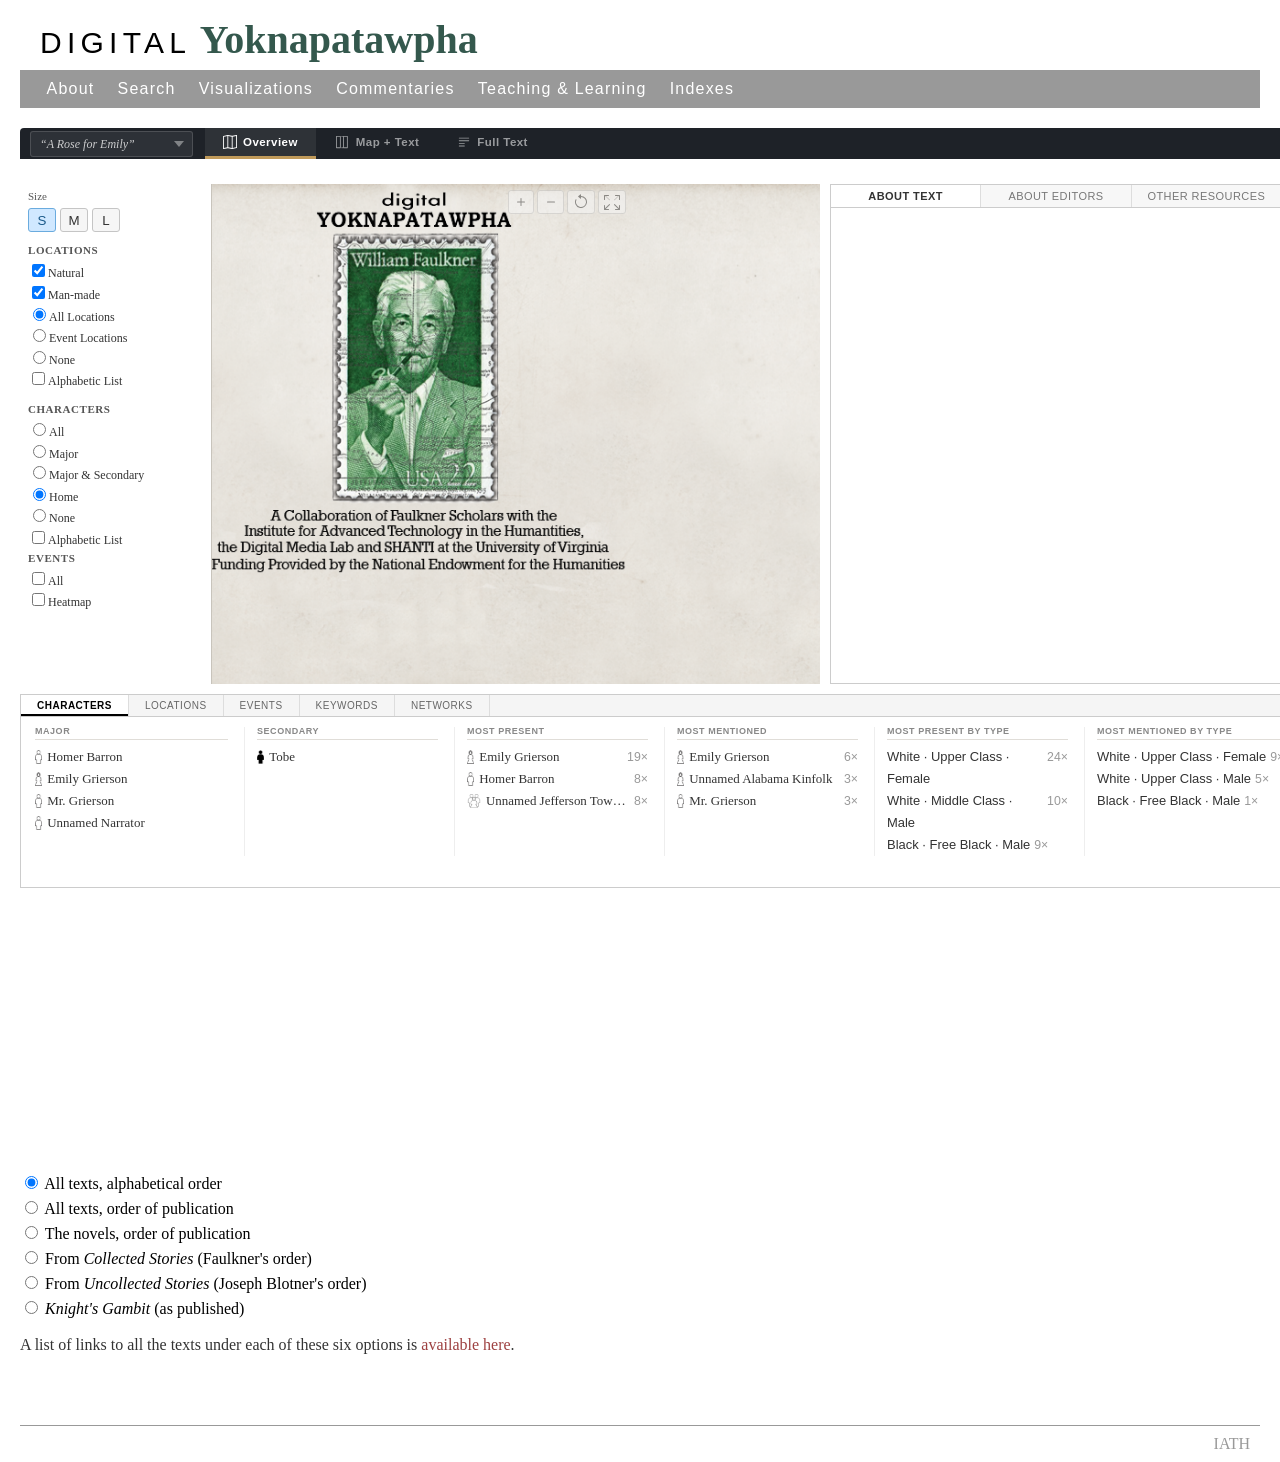
==== commit bf94f033: "Add Print / Save as PDF for the full-text reading view A print button in the text toolbar builds a h" ====
--- a/a_rose_for_emily_model/DIGITAL Yoknapatawpha.html
+++ b/a_rose_for_emily_model/DIGITAL Yoknapatawpha.html
@@ -2205,6 +2205,9 @@
 						<svg xmlns="http://www.w3.org/2000/svg" width="14" height="14" fill="currentColor" viewBox="0 0 16 16"><path d="M6.5 12a5.5 5.5 0 1 0 0-11 5.5 5.5 0 0 0 0 11zM13 6.5a6.5 6.5 0 1 1-13 0 6.5 6.5 0 0 1 13 0z"/><path d="M10.344 11.742c.03.04.062.078.098.115l3.85 3.85a1 1 0 0 0 1.415-1.414l-3.85-3.85a1.007 1.007 0 0 0-.115-.1 6.538 6.538 0 0 1-1.398 1.4z"/><path fill-rule="evenodd" d="M6.5 3a.5.5 0 0 1 .5.5V6h2.5a.5.5 0 0 1 0 1H7v2.5a.5.5 0 0 1-1 0V7H3.5a.5.5 0 0 1 0-1H6V3.5a.5.5 0 0 1 .5-.5z"/></svg>
 					</button>
 					<span class="ft-sec-sep"></span>
+					<button class="ft-fontsize-btn" id="ft-print-btn" title="Print / save as PDF with the annotations currently shown">
+						<svg xmlns="http://www.w3.org/2000/svg" width="14" height="14" fill="currentColor" viewBox="0 0 16 16"><path d="M2.5 8a.5.5 0 1 0 0-1 .5.5 0 0 0 0 1z"/><path d="M5 1a2 2 0 0 0-2 2v2H2a2 2 0 0 0-2 2v3a2 2 0 0 0 2 2h1v1a2 2 0 0 0 2 2h6a2 2 0 0 0 2-2v-1h1a2 2 0 0 0 2-2V7a2 2 0 0 0-2-2h-1V3a2 2 0 0 0-2-2H5zM4 3a1 1 0 0 1 1-1h6a1 1 0 0 1 1 1v2H4V3zm1 5a2 2 0 0 0-2 2v1H2a1 1 0 0 1-1-1V7a1 1 0 0 1 1-1h12a1 1 0 0 1 1 1v3a1 1 0 0 1-1 1h-1v-1a2 2 0 0 0-2-2H5zm7 2v3a1 1 0 0 1-1 1H5a1 1 0 0 1-1-1v-3a1 1 0 0 1 1-1h6a1 1 0 0 1 1 1z"/></svg>
+					</button>
 					<label class="ft-show-events-label" title="Show event boundaries">
 						<input type="checkbox" id="ft-show-events-check">
 						<span class="ft-pipe-label">| Event Boundaries |</span>
--- a/a_rose_for_emily_model/dy-mockup.css
+++ b/a_rose_for_emily_model/dy-mockup.css
@@ -5,6 +5,11 @@
 		width: 1300px;
 		min-height: 960px;
 		padding-bottom: 54px;
+	}
+
+	/* ── Konva canvas container (positioned ancestor for overlays) ─ */
+	#container {
+		position: relative;
 	}
 
 	/* ── Global mode navigation bar ─────────────────────────────── */
@@ -98,14 +103,12 @@
 	}
 
 	/* ── Full-text panel (right col, top) ─────────────────────── */
+	/* Position and size are set by layoutPanels() in dy-mockup.js */
 	#fulltext-panel {
 		position: absolute;
-		left: 810px;
-		top: 24px;
-		width: 460px;
-		height: 560px;
 		background: #fff;
 		border: 1px solid #ccc;
+		box-sizing: border-box;
 		overflow-y: auto;
 		overflow-x: hidden;
 		font-family: Georgia, 'Times New Roman', serif;
@@ -434,6 +437,11 @@
 	.dy-agg-view { display: none; }
 	.dy-agg-view.active { display: block; }
 
+	/* ── Aggregation panel minimized state (header only, no content) ─────── */
+	#dy-agg-panel.dy-agg-minimized #dy-agg-body {
+		display: none;
+	}
+
 	/* ── Characters aggregation view ──────────────────────── */
 	#agg-characters {
 		grid-template-columns: repeat(6, 1fr);
@@ -493,13 +501,12 @@
 	.agg-type-count { flex-shrink: 0; color: #999; font-size: 0.77rem; }
 
 	/* ── Info panel (right col, below text panel) ─────────────── */
+	/* Position and size are set by layoutPanels() in dy-mockup.js */
 	#info-panel {
 		position: absolute;
-		left: 810px;
-		top: 593px;
-		width: 460px;
 		background: #fff;
 		border: 1px solid #ccc;
+		box-sizing: border-box;
 		font-family: Georgia, 'Times New Roman', serif;
 		font-size: 0.9rem;
 		line-height: 1.25;
@@ -529,6 +536,36 @@
 	#info-panel .info-tab:last-child { border-right: none; }
 	#info-panel .info-tab.active { background: #fff; color: #333; font-weight: bold; }
 	#info-panel .info-tab:hover:not(.active) { background: #e4e4e4; }
+
+	/* ── Vertically-minimized info panel (narrow right column) ───── */
+	#info-panel.ip-v-minimized {
+		flex-direction: row-reverse;
+		overflow: hidden;
+	}
+	#info-panel.ip-v-minimized .info-tabs {
+		flex: 0 0 auto;
+		flex-direction: column;
+		height: 100%;
+		border-bottom: none;
+		border-left: 1px solid #ccc;
+	}
+	#info-panel.ip-v-minimized .info-tab {
+		flex: 0 0 auto;
+		writing-mode: vertical-rl;
+		padding: 6px 3px;
+		border-right: none;
+		border-top: 1px solid #ccc;
+		font-size: 10px;
+		white-space: nowrap;
+	}
+	#info-panel.ip-v-minimized .info-tab:first-child { border-top: none; }
+	#info-panel.ip-v-minimized .info-collapse-btn { display: none; }
+	#info-panel.ip-v-minimized #ip-body {
+		flex: 1;
+		min-width: 0;
+		overflow-y: auto;
+	}
+	#info-panel.ip-v-minimized .info-tab-content.active { max-height: none; }
 	#info-panel .info-tab-content { display: none; padding: 10px 14px 12px; }
 	#info-panel .info-tab-content.active { display: block; max-height: 130px; overflow-y: auto; }
 	#info-panel .info-tab-content strong { font-weight: bold; }
@@ -644,7 +681,7 @@
 	#dy-title-bar {
 		position: absolute;
 		left: 192px;      /* clear the controls panel */
-		top: 460px;       /* anchored so 3-line box stays within 500px canvas */
+		top: 460px;       /* adjusted by JS in resizeMapCanvas() */
 		z-index: 55;
 		background: rgba(255, 255, 255, 0.30);
 		color: rgba(0, 0, 0, 0.70);
@@ -773,35 +810,75 @@
 	#fulltext-panel:not(.dy-map-mode) .ft-panel-tab[data-tab="about-text"],
 	#fulltext-panel:not(.dy-map-mode) .ft-panel-tab[data-tab="about-editors"] { display: none; }
 
-	/* ── Vertically-minimized fulltext panel (overview/map mode only) ─── */
+	/* ── Vertically-minimized fulltext panel (narrow right column) ───── */
+	/* The tab strip becomes a rail pinned to the right edge; content keeps its
+	   normal vertical stacking so the text toolbar stays above the text. */
 	#fulltext-panel.fp-v-minimized {
+		display: flex;
+		flex-direction: column;
 		overflow: hidden;
+		padding-right: 30px;
+		box-sizing: border-box;
 	}
 	#fulltext-panel.fp-v-minimized #ft-panel-header {
+		position: absolute;
+		top: 0;
+		right: 0;
+		bottom: 0;
+		width: 30px;
+		display: flex;
 		flex-direction: column;
-		height: 100%;
 		overflow: hidden;
+		background: #f7f7f7;
+		border-left: 1px solid #ddd;
 		border-bottom: none;
 	}
 	#fulltext-panel.fp-v-minimized .ft-panel-tab {
 		flex: 0 0 auto;
 		writing-mode: vertical-rl;
-		transform: rotate(180deg);
-		padding: 10px 5px;
-		border-right: none;
-		border-bottom: 1px solid #ddd;
+		padding: 5px 0;
+		white-space: nowrap;
+		border: none;
+		border-top: 1px solid #ddd;
 		text-align: center;
+		font-size: 10px;
+		line-height: 1.2;
+		color: #555;
+	}
+	#fulltext-panel.fp-v-minimized .ft-panel-tab:first-child {
+		border-top: none;
+	}
+	#fulltext-panel.fp-v-minimized .ft-panel-tab:hover {
+		background: #f0f0f0;
+	}
+	#fulltext-panel.fp-v-minimized .ft-panel-tab.active {
+		background: #f5ede0;
+		font-weight: bold;
 	}
 	#fulltext-panel.fp-v-minimized #ft-panel-collapse-btn {
-		writing-mode: horizontal-tb;
-		transform: none;
+		flex: 0 0 auto;
+		padding: 6px 0;
 		margin-top: auto;
-		margin-left: 0;
-		padding: 6px 4px;
-	}
-	#fulltext-panel.fp-v-minimized > *:not(#ft-panel-header) {
-		display: none !important;
-	}
+	}
+
+	/* Placeholder where mockup data has not been reconciled with DY yet */
+	.ft-unreconciled,
+	.ft-res-empty {
+		color: #a08a5a;
+		font-style: italic;
+	}
+
+	/* Year-axis break: the span left of this mark is compressed, not to scale */
+	.dy-yr-break {
+		position: absolute;
+		transform: translateX(-50%);
+		font-size: 11px;
+		font-weight: bold;
+		color: #666;
+		letter-spacing: -1px;
+		pointer-events: none;
+	}
+	.dy-yr-lbl-pre { font-style: italic; color: #777; transform: none; }
 
 	/* ── Other Resources view inside right panel ──────────────────── */
 	#ft-other-resources {
@@ -847,8 +924,6 @@
 	/* ── Fulltext panel: flex so header stays fixed ───────────────── */
 	#fulltext-panel {
 		overflow: hidden;
-		display: flex;
-		flexDirection: column;
 		flex-direction: column;
 	}
 	#ft-panel-header {
@@ -1016,6 +1091,7 @@
 	#ft-section-nav {
 		display: flex;
 		align-items: center;
+		flex-wrap: wrap;
 		gap: 5px;
 		padding: 5px 8px;
 	}
@@ -1027,6 +1103,11 @@
 		margin-right: 2px;
 	}
 	.ft-sec-btn {
+		flex: 0 1 auto;
+		min-width: 0;
+		overflow: hidden;
+		text-overflow: ellipsis;
+		white-space: nowrap;
 		padding: 2px 9px;
 		border: 1px solid #ccc;
 		border-radius: 3px;
@@ -1821,51 +1902,6 @@
 	.fa-h-popup .fa-meta { font-size: 10.5px; color: #888; margin-top: 2px; }
 	.fa-h-popup .fa-desc { font-size: 11px; color: #555; line-height: 1.5; margin-top: 5px; }
 
-	/* ── Panel resize grips ──────────────────────────────────────── */
-	.dy-resize-grip {
-		position: absolute;
-		z-index: 5;
-		display: flex;
-		align-items: center;
-		justify-content: center;
-		background: transparent;
-		user-select: none;
-		touch-action: none;
-		flex-shrink: 0;
-		transition: background 0.15s;
-		opacity: 0.3;
-	}
-	.dy-resize-grip:hover { background: rgba(0,0,0,0.05); opacity: 1; }
-	.dy-resize-grip.is-dragging { background: rgba(0,0,0,0.08); opacity: 1; cursor: grabbing; }
-	/* Vertical grip strip (for left or right panel edges) */
-	.dy-grip-v {
-		top: 0; bottom: 0; width: 8px;
-		cursor: col-resize;
-		flex-direction: row;
-		gap: 2px;
-	}
-	/* Horizontal grip strip (for top or bottom panel edges) */
-	.dy-grip-h {
-		left: 0; right: 0; height: 7px;
-		cursor: row-resize;
-		flex-direction: column;
-		gap: 2px;
-	}
-	/* The two parallel indicator bars */
-	.dy-grip-bar {
-		display: block;
-		background: #999;
-		border-radius: 1px;
-		pointer-events: none;
-	}
-	.dy-grip-v .dy-grip-bar { width: 1px; height: 16px; }
-	.dy-grip-h .dy-grip-bar { width: 16px; height: 1px; }
-	/* Grip positioning within each panel */
-	#dy-controls-panel .dy-resize-grip { right: 0; }
-	#fulltext-panel    .dy-resize-grip { left: 0; }
-	#info-panel        .dy-resize-grip { left: 0; }
-	#dy-agg-panel      .dy-resize-grip { top: 0; }
-
 	/* ── Fulltext tab label (hidden; panel header serves this role) */
 	#fulltext-tab { display: none !important; }
 
@@ -1912,10 +1948,11 @@
 				display: none;
 		}
 
+		/* Legacy DY homepage blurb + text shelf; overlaps the map and toolbar.
+		   !important because the legacy page calls .show() on it inline. */
 		#shelf_instructions
 		{
-			/* font-size: 90%; */
-			/* line-height: 1.5em; */
+			display: none !important;
 		}
 
 		#upClick 
@@ -1988,7 +2025,7 @@
 			margin-bottom: 1.75rem;
 		}
 
-		div.intro_text p,
+		div.intro_text p
 		{
 			font-family: Georgia, "Times New Roman", Times, serif;
 			font-size: 1rem;
@@ -2023,3 +2060,94 @@
 			font-size: 1rem;
 			line-height: 1.5rem;
 		}
+
+	/* ══════════════════════════════════════════════════════════
+	   PRINT / PDF  — Full Text mode
+	   Keeps the reading column and whatever annotations are switched
+	   on; everything else is chrome and is dropped.
+	   ══════════════════════════════════════════════════════════ */
+	#ft-print-header { display: none; }
+
+	@media print {
+		@page { margin: 18mm 16mm; }
+
+		html, body {
+			background: #fff !important;
+			height: auto !important;
+			overflow: visible !important;
+		}
+
+		/* layoutPanels() sets an inline min-height here; it would print as blank pages. */
+		#content_2, #content_3, #main_index_content, #main_index_sub-content, #wrapper {
+			position: static !important;
+			min-height: 0 !important;
+			height: auto !important;
+			width: auto !important;
+			margin: 0 !important;
+			padding: 0 !important;
+			overflow: visible !important;
+		}
+
+		/* Annotation colours are the point of the printout, so keep them. */
+		body, body * {
+			-webkit-print-color-adjust: exact !important;
+			print-color-adjust: exact !important;
+		}
+
+		/* Chrome */
+		#dy-global-nav, #dy-controls-panel, #ft-annot-panel, #ft-ctrl-ghost,
+		#ft-annot-ghost, #ft-panel-header, #ft-text-toolbar, #dy-toolbar,
+		#dy-agg-panel, #info-panel, #container, #dy-title-bar, #dy-zoom-panel,
+		#playback_controls, #header, #footer, #shelf_instructions, .mac-dock,
+		#text_title_list, #text_title_list_button, .ui-dialog, .dy-panel-btn,
+		#ft-reading, #ft-events-view, #ft-about-view, #ft-about-editors-view,
+		#ft-other-resources {
+			display: none !important;
+		}
+
+		/* Reading column fills the page */
+		#ft-layout, #fulltext-panel {
+			position: static !important;
+			display: block !important;
+			width: auto !important;
+			max-width: none !important;
+			height: auto !important;
+			min-height: 0 !important;
+			margin: 0 !important;
+			padding: 0 !important;
+			border: none !important;
+			overflow: visible !important;
+			box-shadow: none !important;
+		}
+		#ft-highlight-view {
+			display: block !important;
+			position: static !important;
+			width: auto !important;
+			height: auto !important;
+			max-height: none !important;
+			overflow: visible !important;
+			padding: 0 !important;
+			border: none !important;
+			font-size: 11pt;
+			line-height: 1.55;
+			column-count: 1 !important;
+		}
+		#ft-highlight-view p { orphans: 2; widows: 2; }
+		.ft-section-num {
+			break-before: page;
+			page-break-before: always;
+			margin-top: 0;
+		}
+		.ft-section-num:first-child { break-before: auto; page-break-before: auto; }
+
+		#ft-print-header {
+			display: block !important;
+			margin-bottom: 14pt;
+			padding-bottom: 8pt;
+			border-bottom: 1px solid #999;
+			font-family: Georgia, 'Times New Roman', serif;
+		}
+		.ft-print-title { font-size: 15pt; font-weight: bold; }
+		.ft-print-meta  { font-size: 9pt; color: #444; margin-top: 2pt; }
+	}
+
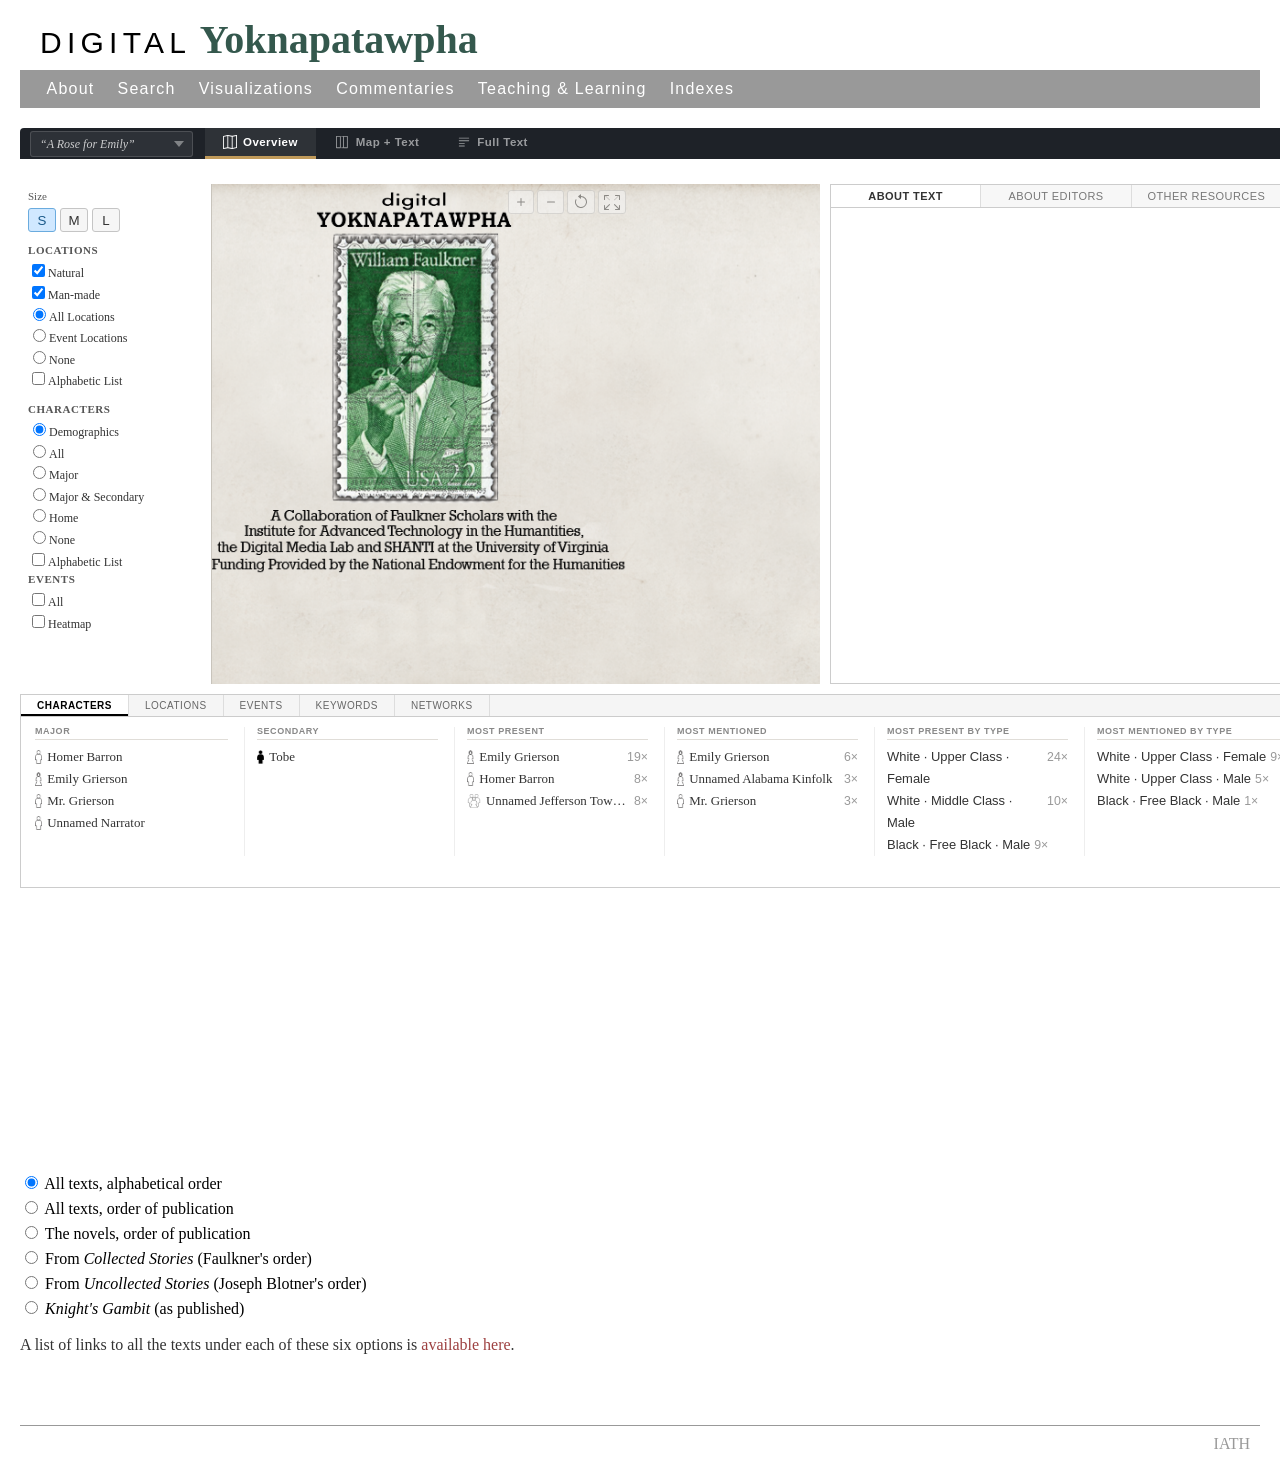
==== commit c3804c49: "Overview: group characters by demographics instead of home location Home was the default, but most c" ====
--- a/a_rose_for_emily_model/DIGITAL Yoknapatawpha.html
+++ b/a_rose_for_emily_model/DIGITAL Yoknapatawpha.html
@@ -2220,6 +2220,7 @@
 				</div>
 			</div>
 			<div id="ft-highlight-view"></div>
+			<div id="ft-print-appendix" aria-hidden="true"></div>
 			<div id="ft-about-view"></div>
 			<div id="ft-about-editors-view"></div>
 			<div id="ft-other-resources"></div>
@@ -2556,10 +2557,11 @@
 			<span class="dy-ctrl-maptext-only"><hr class="dy-rank-separator"><label title="Toggle location name labels on the map"><input type="checkbox" id="dy-loc-labels-toggle" checked> Labels</label><br></span>
 			<strong title="Control which characters are displayed on the map">Characters</strong><br>
 			<span class="dy-ctrl-overview-only">
+				<input type="radio" id="characters-demographics" name="characters" onclick="onCharFilterChange();" checked="" title="Group every character by race, class, gender and individual or group">Demographics<br>
 				<input type="radio" id="characters-all" name="characters" onclick="onCharFilterChange();" title="Show all characters across Yoknapatawpha">All<br>
 				<input type="radio" id="characters-major" name="characters" onclick="onCharFilterChange();" title="Show only major characters">Major<br>
 				<input type="radio" id="characters-major-regular" name="characters" onclick="onCharFilterChange();" title="Show major and secondary characters">Major &amp; Secondary<br>
-				<input type="radio" id="characters-home" name="characters" onclick="show_characters_home();contentLayer.draw();" checked="" title="Show characters associated with their home location">Home<br>
+				<input type="radio" id="characters-home" name="characters" onclick="restoreViewFromDemographics();show_characters_home();contentLayer.draw();" title="Show characters associated with their home location">Home<br>
 				<div id="results-checkbox"></div>
 				<input type="radio" id="characters-none" name="characters" onclick="onCharFilterChange();" title="Hide all characters">None<br>
 				<input type="checkbox" id="show_character_list" title="Open an alphabetical list of characters to filter the map">Alphabetic List<br>
@@ -2607,5 +2609,34 @@
 			<div style="text-align:center"><input type="button" onclick="show_specific_characters()" value="Show"><input type="button" onclick="reset_character_selection()" value="Reset"></div>
 		</div><div class="ui-resizable-handle ui-resizable-n" style="z-index: 1000;"></div><div class="ui-resizable-handle ui-resizable-e" style="z-index: 1000;"></div><div class="ui-resizable-handle ui-resizable-s" style="z-index: 1000;"></div><div class="ui-resizable-handle ui-resizable-w" style="z-index: 1000;"></div><div class="ui-resizable-handle ui-resizable-se ui-icon ui-icon-gripsmall-diagonal-se ui-icon-grip-diagonal-se" style="z-index: 1000;"></div><div class="ui-resizable-handle ui-resizable-sw" style="z-index: 1000;"></div><div class="ui-resizable-handle ui-resizable-ne" style="z-index: 1000;"></div><div class="ui-resizable-handle ui-resizable-nw" style="z-index: 1000;"></div></div>
 
+<!-- ── Print options dialog ─────────────────────────────────────── -->
+<div id="ft-print-overlay" hidden>
+	<div id="ft-print-dialog" role="dialog" aria-modal="true" aria-labelledby="ft-print-dlg-title">
+		<h3 id="ft-print-dlg-title">Print / Save as PDF</h3>
+		<p class="ft-print-dlg-note">The complete text is printed. Choose which markup to render inline, and which reference lists to append.</p>
+
+		<fieldset class="ft-print-group">
+			<legend>Text markup</legend>
+			<label><input type="checkbox" id="ftp-mk-events"> Event boundaries</label>
+			<label><input type="checkbox" id="ftp-mk-narrative"> Narrative progression <span class="ft-print-hint">(flashback / flash-forward / linear)</span></label>
+			<label><input type="checkbox" id="ftp-mk-ns"> Narrative status</label>
+			<label><input type="checkbox" id="ftp-mk-temp"> Temporality</label>
+		</fieldset>
+
+		<fieldset class="ft-print-group">
+			<legend>Appendices</legend>
+			<label><input type="checkbox" id="ftp-ap-characters"> Characters <span class="ft-print-hint">names and descriptions</span></label>
+			<label><input type="checkbox" id="ftp-ap-locations"> Locations <span class="ft-print-hint">names and descriptions</span></label>
+			<label><input type="checkbox" id="ftp-ap-events"> Events <span class="ft-print-hint">page, date and summary</span></label>
+			<label><input type="checkbox" id="ftp-ap-keywords"> Keywords <span class="ft-print-hint">with frequencies</span></label>
+		</fieldset>
+
+		<div class="ft-print-actions">
+			<button type="button" id="ftp-cancel">Cancel</button>
+			<button type="button" id="ftp-go" class="ft-print-primary">Print</button>
+		</div>
+	</div>
+</div>
+
 <script src="./dy-mockup.js"></script>
 </body></html>
--- a/a_rose_for_emily_model/dy-mockup.css
+++ b/a_rose_for_emily_model/dy-mockup.css
@@ -2067,6 +2067,80 @@
 	   on; everything else is chrome and is dropped.
 	   ══════════════════════════════════════════════════════════ */
 	#ft-print-header { display: none; }
+	/* Only ever rendered by the print stylesheet. */
+	#ft-print-doc { display: none; }
+
+	/* ── Print options dialog ─────────────────────────────────────── */
+	#ft-print-overlay {
+		position: fixed;
+		inset: 0;
+		z-index: 9000;
+		background: rgba(0,0,0,0.35);
+		display: flex;
+		align-items: center;
+		justify-content: center;
+	}
+	#ft-print-overlay[hidden] { display: none; }
+	#ft-print-dialog {
+		width: 420px;
+		max-width: 92vw;
+		max-height: 88vh;
+		overflow-y: auto;
+		background: #fff;
+		border: 1px solid #bbb;
+		border-radius: 4px;
+		box-shadow: 0 6px 28px rgba(0,0,0,0.3);
+		padding: 18px 20px 14px;
+		font-family: Trebuchet MS, Tahoma, sans-serif;
+		font-size: 12px;
+		color: #333;
+	}
+	#ft-print-dialog h3 {
+		margin: 0 0 6px;
+		font-family: Georgia, 'Times New Roman', serif;
+		font-size: 16px;
+	}
+	.ft-print-dlg-note { margin: 0 0 12px; color: #666; line-height: 1.45; }
+	.ft-print-group {
+		border: 1px solid #e0e0e0;
+		border-radius: 3px;
+		margin: 0 0 12px;
+		padding: 8px 10px 10px;
+	}
+	.ft-print-group legend {
+		padding: 0 5px;
+		font-size: 10px;
+		text-transform: uppercase;
+		letter-spacing: 0.07em;
+		color: #888;
+	}
+	.ft-print-group label {
+		display: flex;
+		align-items: baseline;
+		gap: 6px;
+		margin: 4px 0;
+		cursor: pointer;
+	}
+	.ft-print-hint { color: #999; font-size: 11px; }
+	.ft-print-actions { display: flex; justify-content: flex-end; gap: 8px; }
+	.ft-print-actions button {
+		padding: 5px 14px;
+		border: 1px solid #bbb;
+		border-radius: 3px;
+		background: #f4f4f4;
+		cursor: pointer;
+		font-size: 12px;
+	}
+	.ft-print-actions button:hover { background: #e8e8e8; }
+	.ft-print-actions .ft-print-primary {
+		background: #3a4a5a;
+		border-color: #33414f;
+		color: #fff;
+	}
+	.ft-print-actions .ft-print-primary:hover { background: #46596c; }
+
+	/* Appendices are print-only */
+	#ft-print-appendix { display: none; }
 
 	@media print {
 		@page { margin: 18mm 16mm; }
@@ -2075,17 +2149,8 @@
 			background: #fff !important;
 			height: auto !important;
 			overflow: visible !important;
-		}
-
-		/* layoutPanels() sets an inline min-height here; it would print as blank pages. */
-		#content_2, #content_3, #main_index_content, #main_index_sub-content, #wrapper {
-			position: static !important;
-			min-height: 0 !important;
-			height: auto !important;
-			width: auto !important;
 			margin: 0 !important;
 			padding: 0 !important;
-			overflow: visible !important;
 		}
 
 		/* Annotation colours are the point of the printout, so keep them. */
@@ -2094,60 +2159,115 @@
 			print-color-adjust: exact !important;
 		}
 
-		/* Chrome */
-		#dy-global-nav, #dy-controls-panel, #ft-annot-panel, #ft-ctrl-ghost,
-		#ft-annot-ghost, #ft-panel-header, #ft-text-toolbar, #dy-toolbar,
-		#dy-agg-panel, #info-panel, #container, #dy-title-bar, #dy-zoom-panel,
-		#playback_controls, #header, #footer, #shelf_instructions, .mac-dock,
-		#text_title_list, #text_title_list_button, .ui-dialog, .dy-panel-btn,
-		#ft-reading, #ft-events-view, #ft-about-view, #ft-about-editors-view,
-		#ft-other-resources {
-			display: none !important;
-		}
-
-		/* Reading column fills the page */
-		#ft-layout, #fulltext-panel {
-			position: static !important;
-			display: block !important;
-			width: auto !important;
-			max-width: none !important;
-			height: auto !important;
-			min-height: 0 !important;
-			margin: 0 !important;
-			padding: 0 !important;
-			border: none !important;
-			overflow: visible !important;
-			box-shadow: none !important;
-		}
-		#ft-highlight-view {
-			display: block !important;
+		/* Everything except the print container is dropped. The reading column has
+		   been moved onto <body>, so none of the app's fixed/scrolling parents
+		   apply to it any more. */
+		body.dy-printing > * { display: none !important; }
+		body.dy-printing > #ft-print-doc { display: block !important; }
+
+		#ft-print-doc {
 			position: static !important;
 			width: auto !important;
 			height: auto !important;
 			max-height: none !important;
+			margin: 0 !important;
+			padding: 0 !important;
 			overflow: visible !important;
+			background: #fff !important;
+		}
+		#ft-print-doc #ft-highlight-view {
+			display: block !important;
+			position: static !important;
+			flex: none !important;
+			width: auto !important;
+			height: auto !important;
+			min-height: 0 !important;
+			max-height: none !important;
+			overflow: visible !important;
+			margin: 0 !important;
 			padding: 0 !important;
 			border: none !important;
+			background: none !important;
 			font-size: 11pt;
 			line-height: 1.55;
 			column-count: 1 !important;
 		}
-		#ft-highlight-view p { orphans: 2; widows: 2; }
-		.ft-section-num {
+		#ft-print-doc #ft-highlight-view .ft-hl-section { display: block !important; }
+		#ft-print-doc #ft-highlight-view .ft-hl-span    { display: inline !important; visibility: visible !important; }
+
+		/* Spans are clickable on screen; drop the affordances but keep the
+		   deliberate markup (colour, borders, temporality background images). */
+		#ft-print-doc #ft-highlight-view .ft-hl-span {
+			cursor: auto !important;
+			background-color: transparent !important;
+			border-radius: 0 !important;
+			box-shadow: none !important;
+			opacity: 1 !important;
+		}
+		#ft-print-doc #ft-highlight-view a {
+			color: inherit !important;
+			text-decoration: none !important;
+		}
+		#ft-print-doc #ft-highlight-view p {
+			display: block !important;
+			orphans: 2;
+			widows: 2;
+		}
+		#ft-print-doc .ft-section-num {
 			break-before: page;
 			page-break-before: always;
 			margin-top: 0;
 		}
-		.ft-section-num:first-child { break-before: auto; page-break-before: auto; }
-
-		#ft-print-header {
+		#ft-print-doc .ft-section-num:first-child { break-before: auto; page-break-before: auto; }
+
+		.ft-print-head {
+			margin-bottom: 16pt;
+			padding-bottom: 9pt;
+			border-bottom: 2px solid #333;
+			font-family: Georgia, 'Times New Roman', serif;
+		}
+		.ft-print-brand {
+			font-family: Trebuchet MS, Tahoma, sans-serif;
+			font-size: 8pt;
+			font-weight: bold;
+			letter-spacing: 0.14em;
+			text-transform: uppercase;
+			color: #666;
+			margin-bottom: 6pt;
+		}
+		.ft-print-title { font-size: 17pt; font-weight: bold; margin-bottom: 5pt; }
+		.ft-print-pub   { font-size: 9.5pt; color: #333; margin-top: 1pt; }
+		.ft-print-meta  { font-size: 8.5pt; color: #666; margin-top: 1pt; }
+		.ft-print-meta:first-of-type { margin-top: 6pt; }
+
+		/* Always print the complete text, whatever the on-screen reading mode. */
+		#ft-print-overlay { display: none !important; }
+
+		/* Appendices */
+		#ft-print-appendix {
 			display: block !important;
-			margin-bottom: 14pt;
-			padding-bottom: 8pt;
+			break-before: page;
+			page-break-before: always;
+		}
+		#ft-print-appendix:empty { display: none !important; }
+		.ft-appx { break-before: page; page-break-before: always; }
+		.ft-appx:first-child { break-before: auto; page-break-before: auto; }
+		.ft-appx-title {
+			font-family: Georgia, 'Times New Roman', serif;
+			font-size: 13pt;
+			margin: 0 0 8pt;
+			padding-bottom: 4pt;
 			border-bottom: 1px solid #999;
-			font-family: Georgia, 'Times New Roman', serif;
-		}
-		.ft-print-title { font-size: 15pt; font-weight: bold; }
-		.ft-print-meta  { font-size: 9pt; color: #444; margin-top: 2pt; }
-	}
-
+		}
+		.ft-appx-list { margin: 0; font-size: 9.5pt; line-height: 1.45; }
+		.ft-appx-list dt {
+			font-weight: bold;
+			margin-top: 6pt;
+			break-after: avoid;
+			page-break-after: avoid;
+		}
+		.ft-appx-list dd { margin: 0 0 0 12pt; }
+		.ft-appx-meta { display: block; color: #555; font-size: 8.5pt; font-style: italic; }
+		.ft-appx-desc { display: block; }
+	}
+
